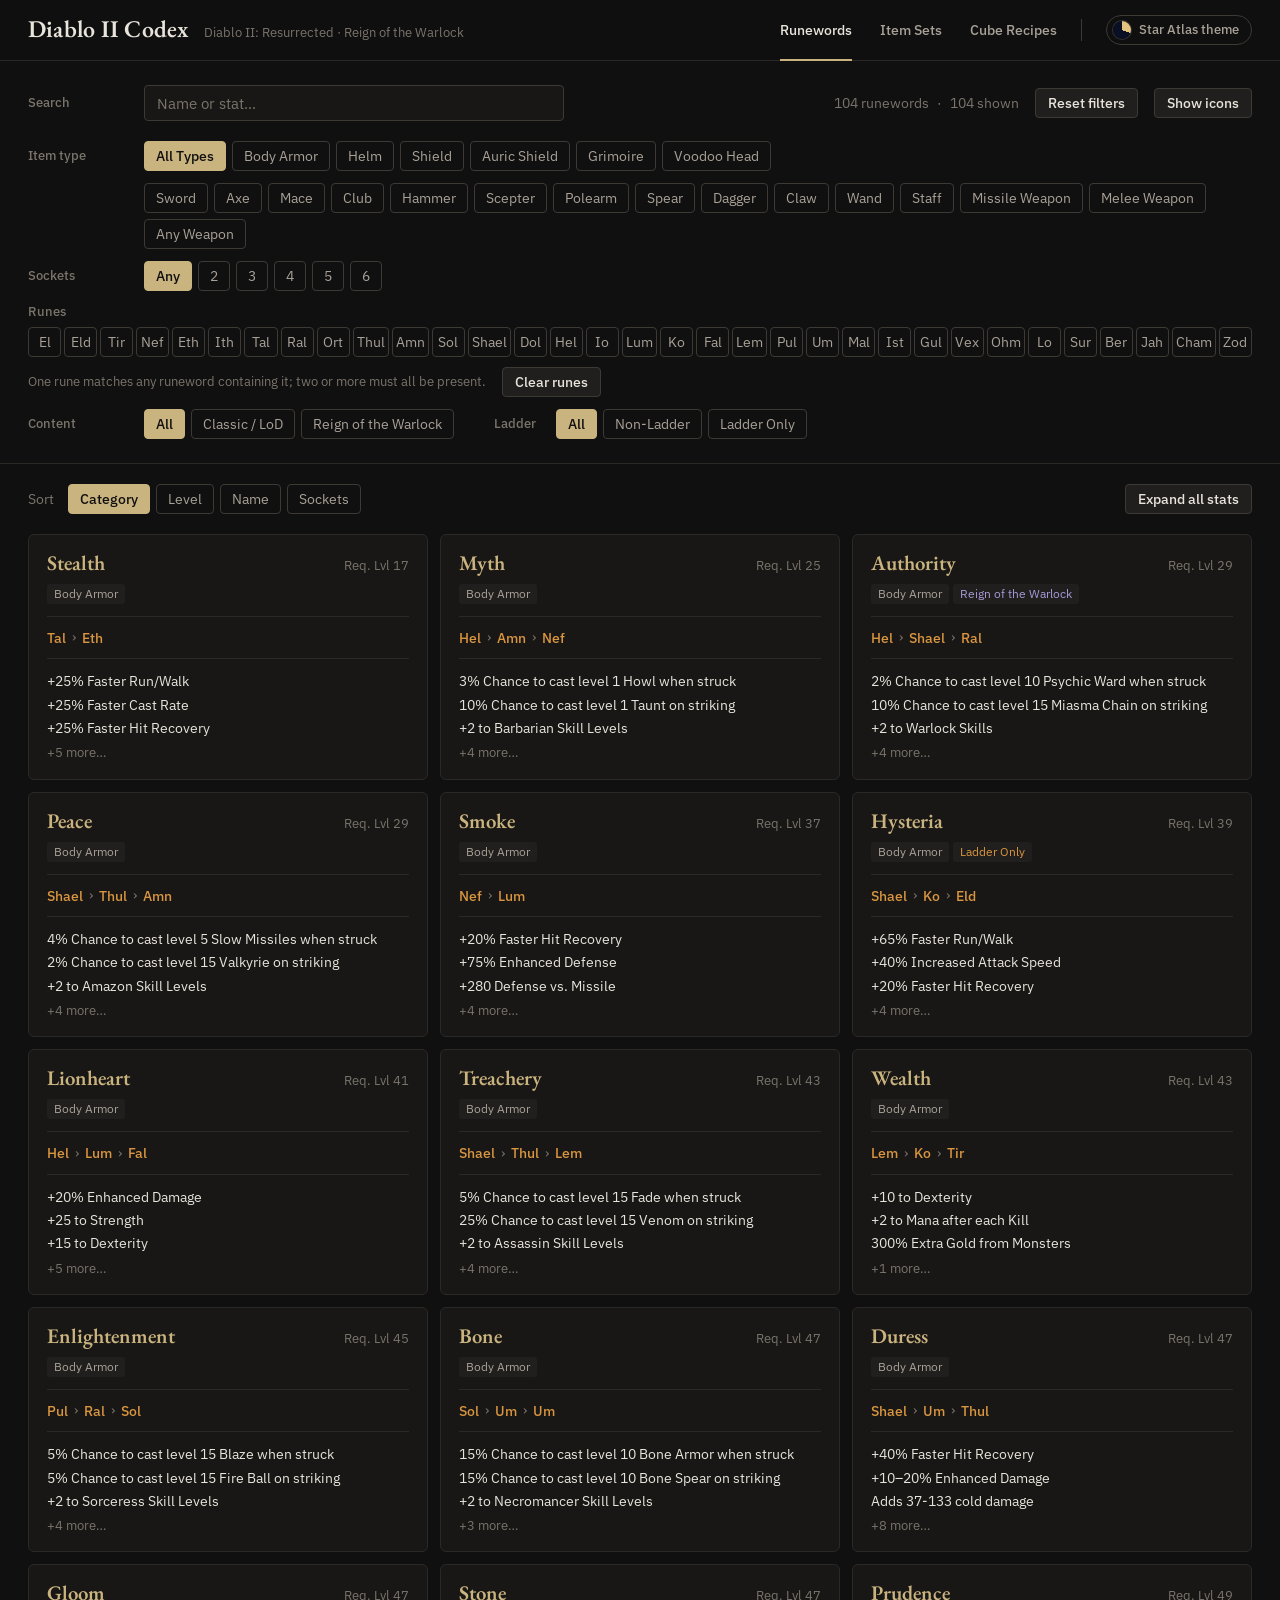
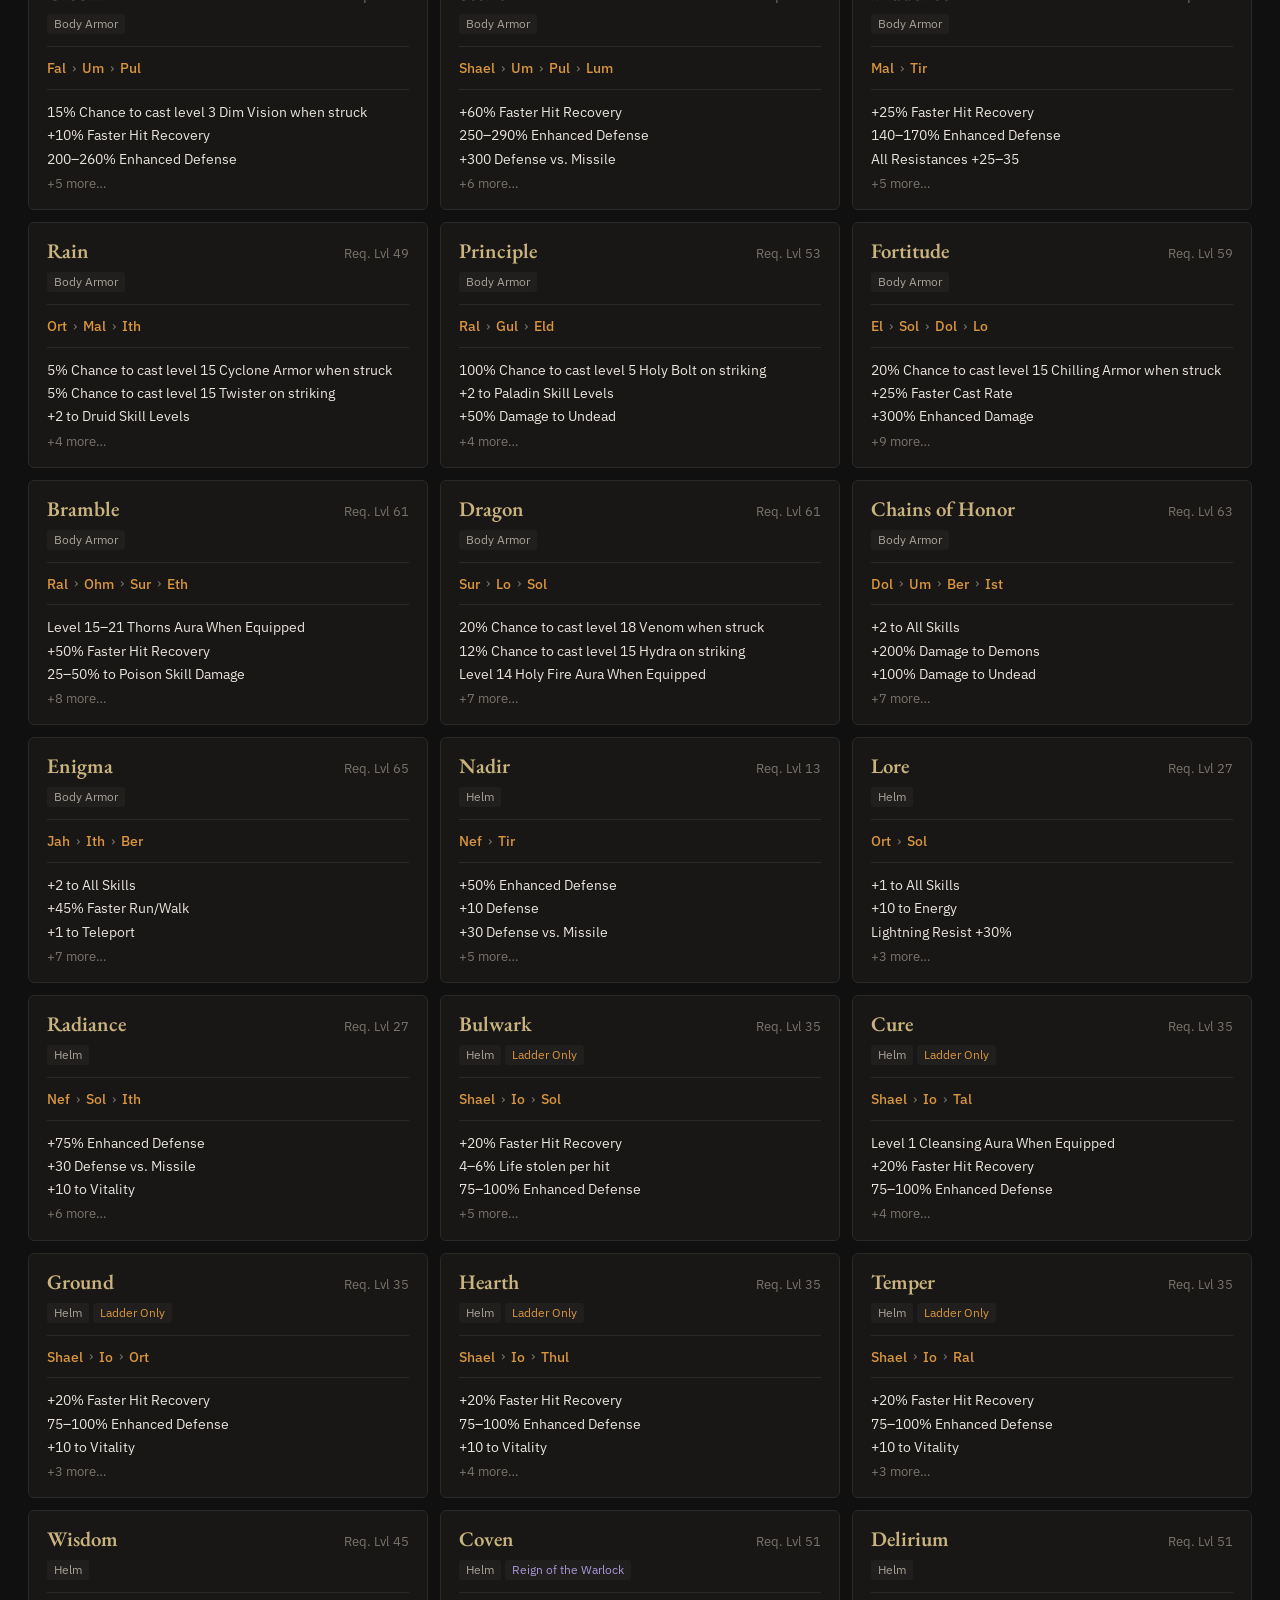
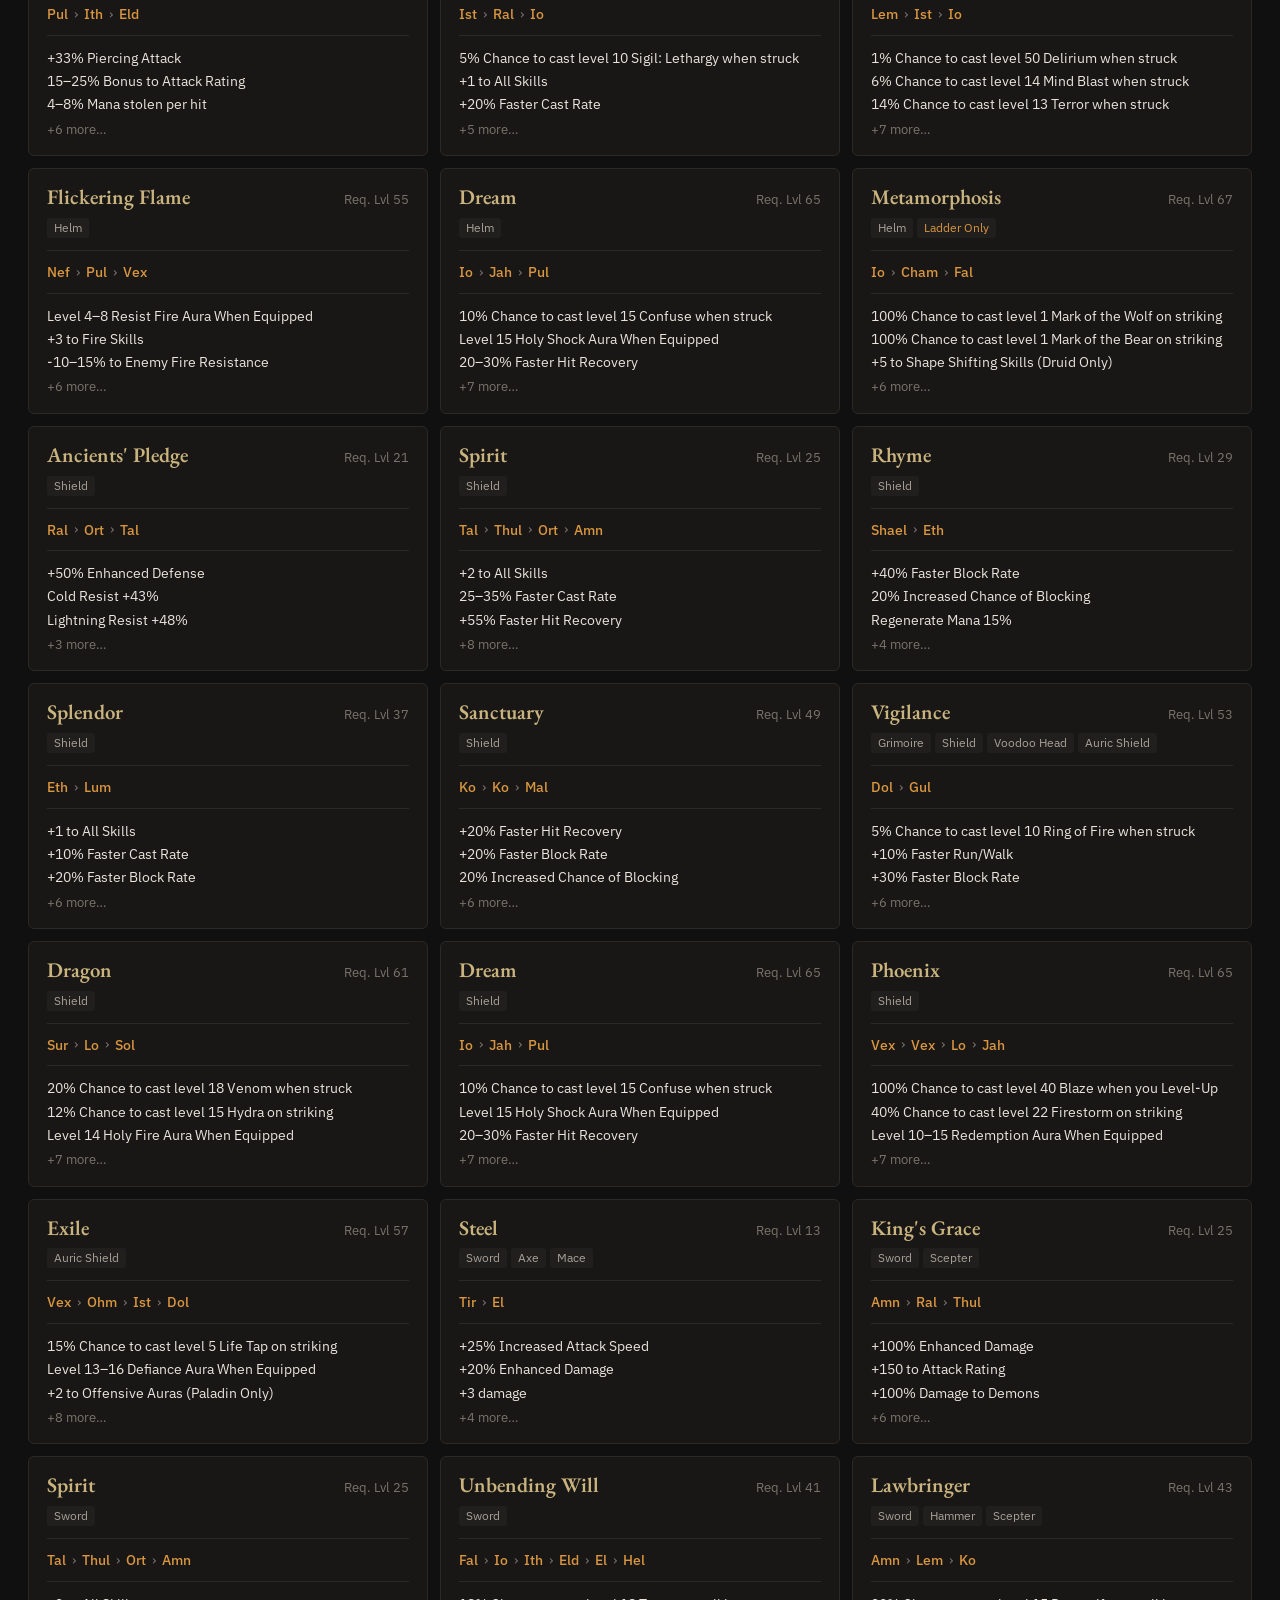
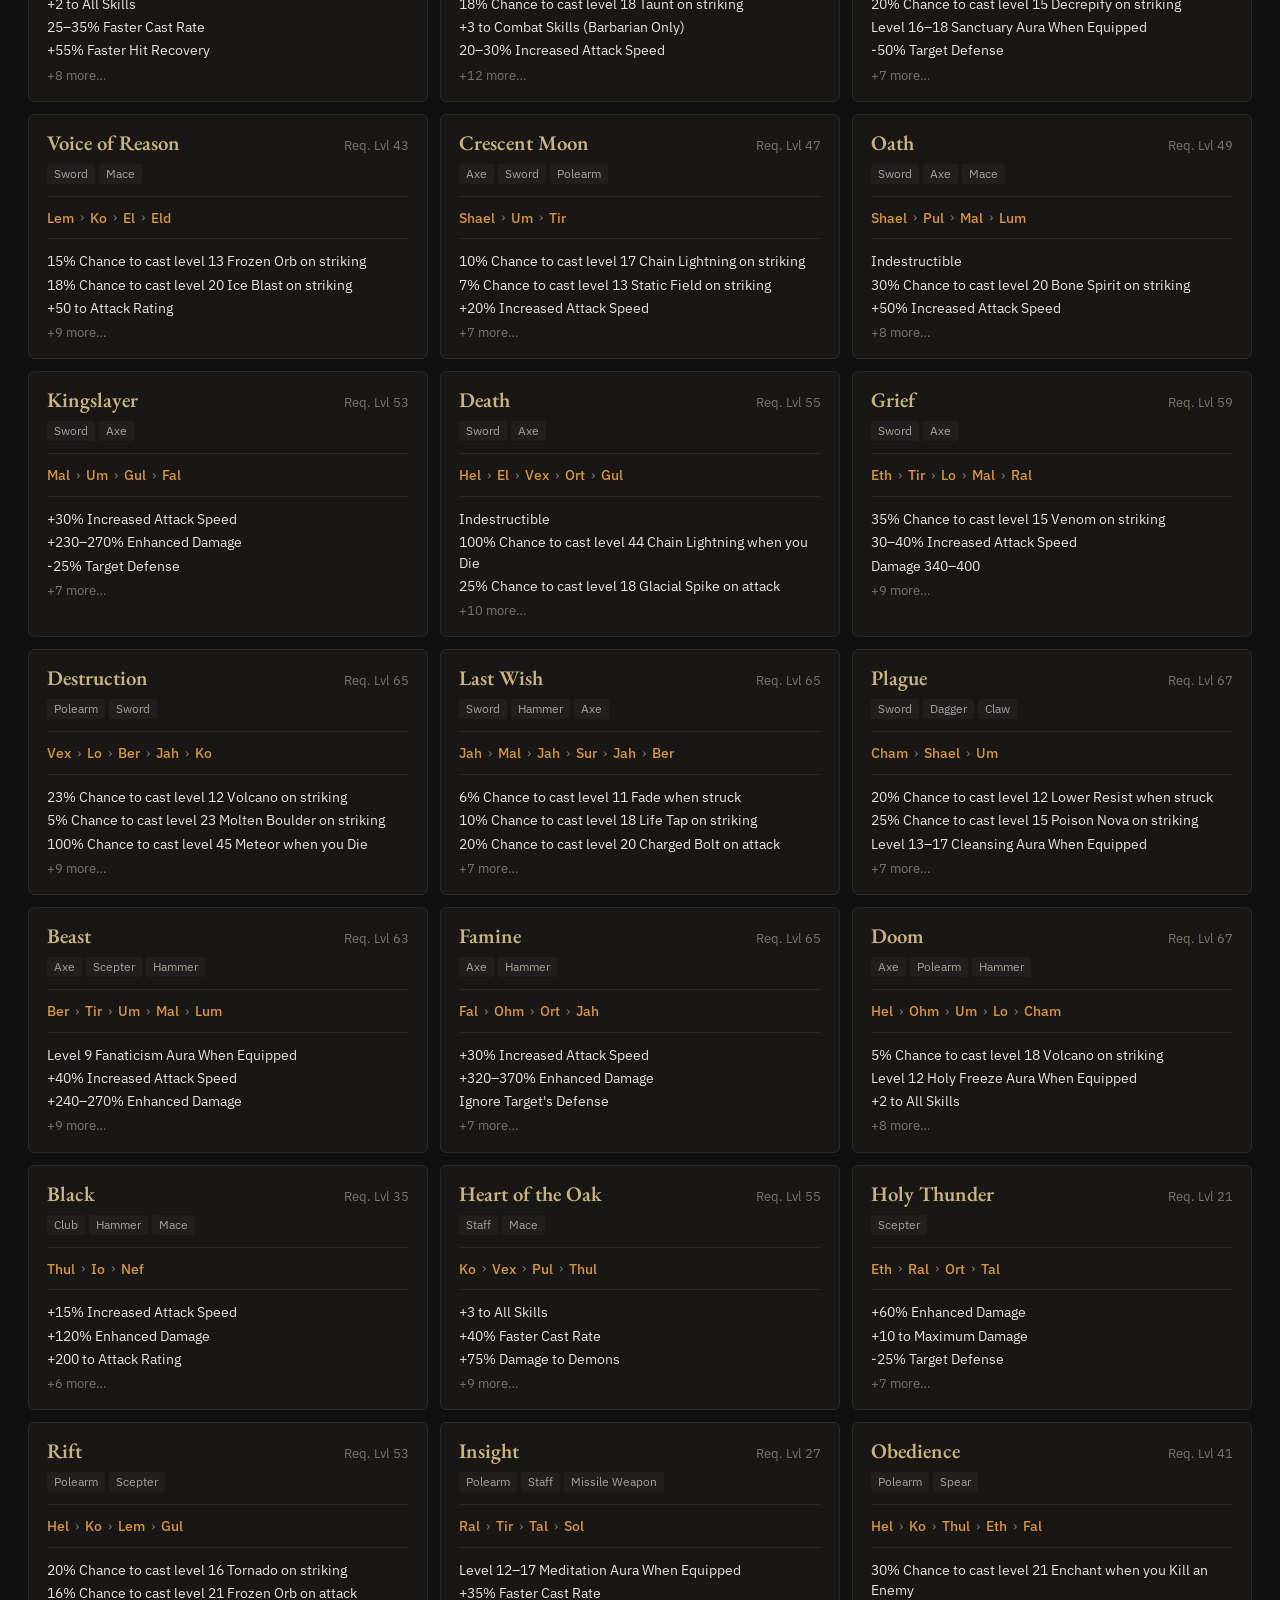
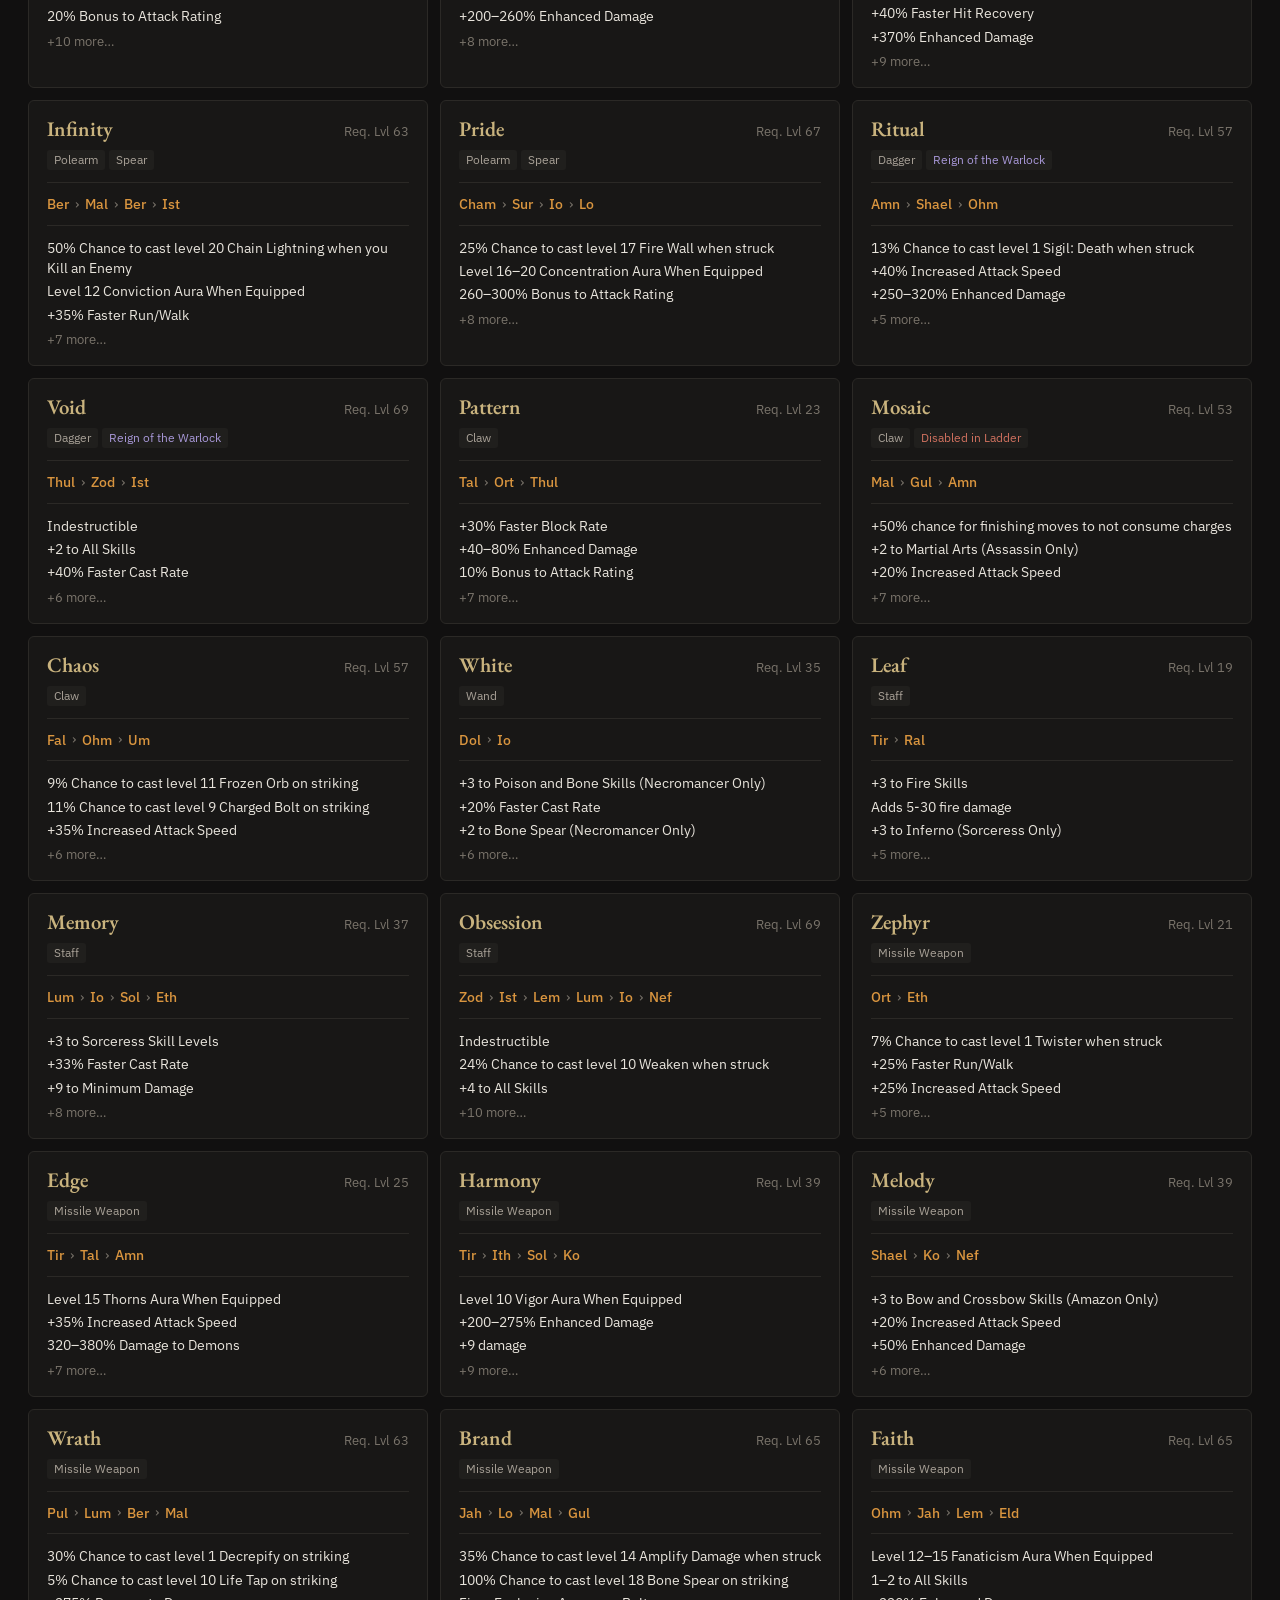
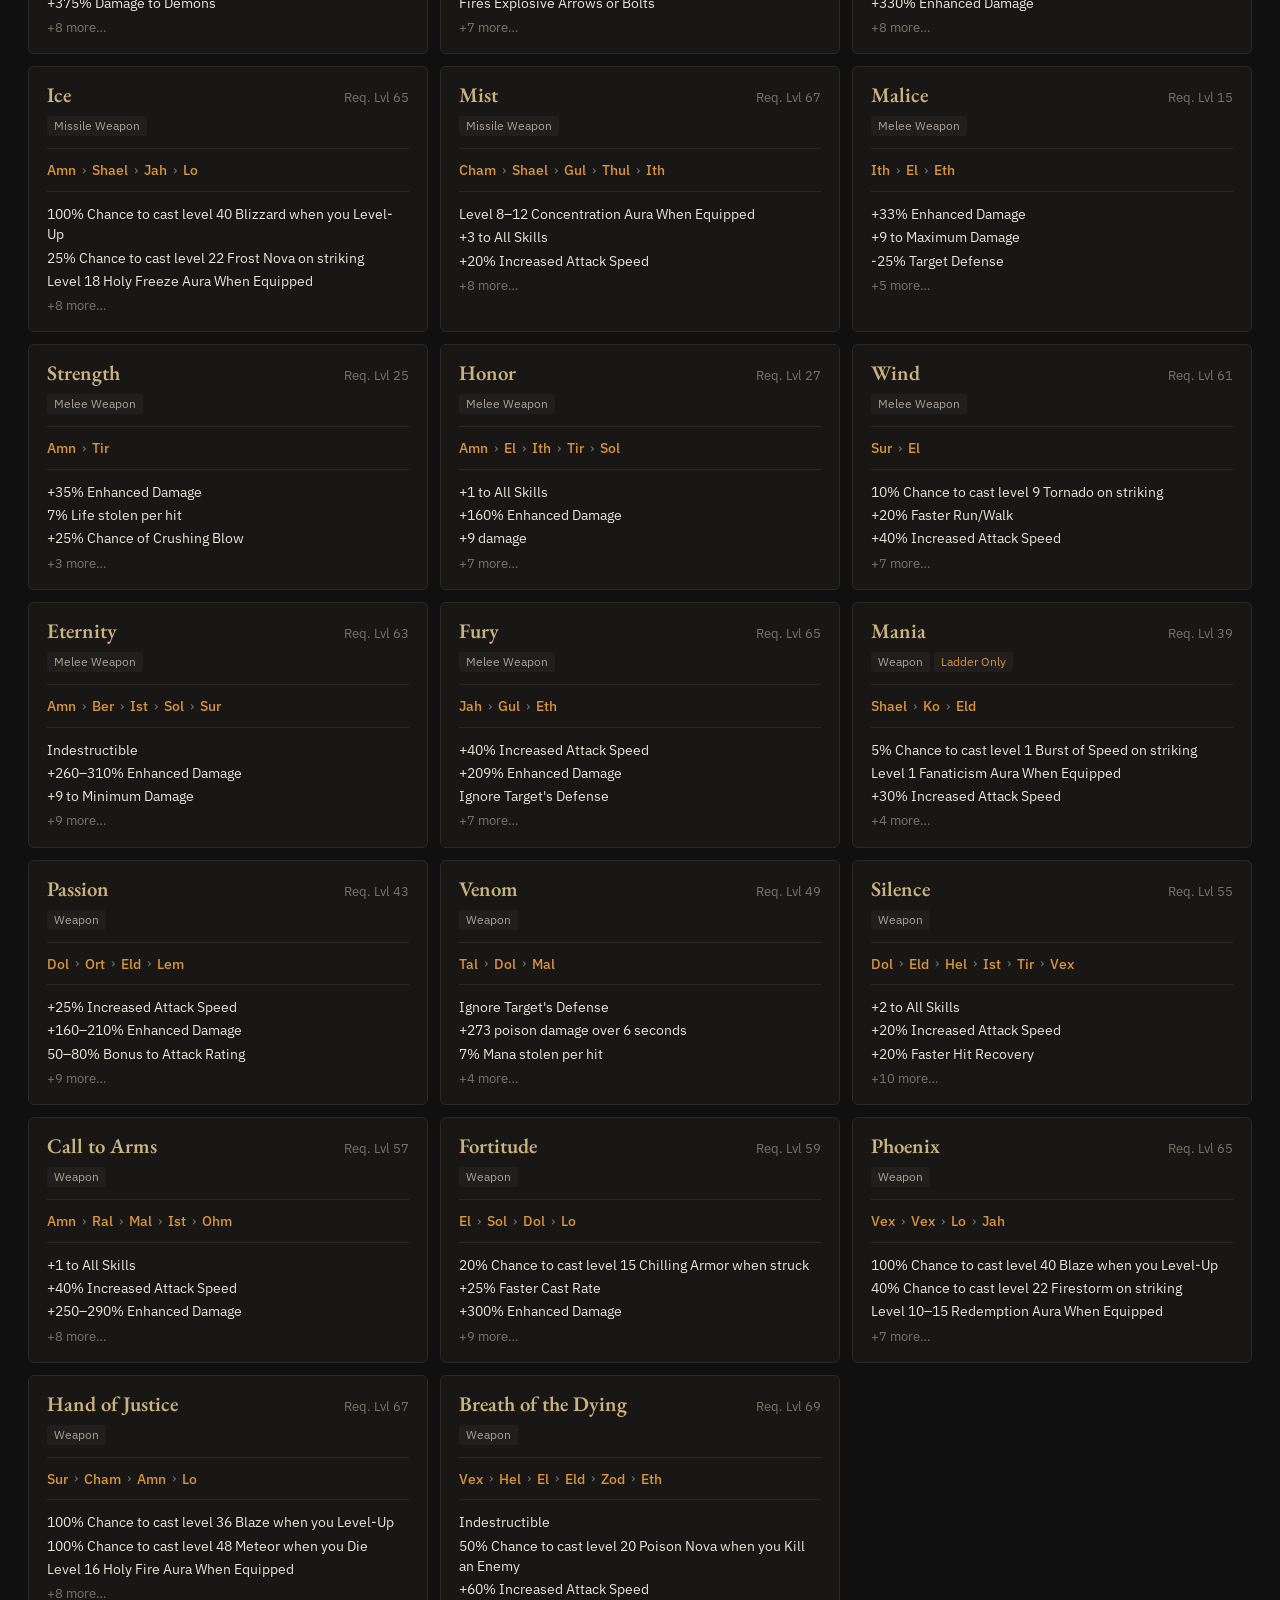
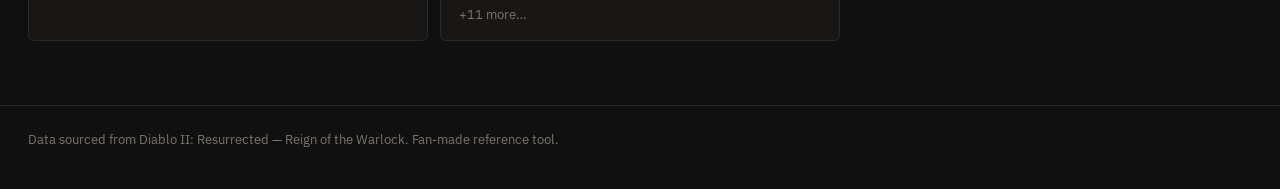
==== index.html @ 913125cd "Reorder the theme switch: Minimal Dark, Star Atlas, Meadow, Paper Minimal Dark is the default again " ====
<!DOCTYPE html>
<html lang="en">
<head>
  <meta charset="UTF-8" />
  <meta name="viewport" content="width=device-width, initial-scale=1.0" />
  <title>Diablo II Codex — Runewords</title>
  <link rel="icon" type="image/svg+xml" href="assets/favicon.svg" />
  <link rel="preconnect" href="https://fonts.googleapis.com" />
  <link rel="preconnect" href="https://fonts.gstatic.com" crossorigin />
  <link href="https://fonts.googleapis.com/css2?family=EB+Garamond:ital,wght@0,400;0,500;0,600;1,400;1,500&family=IBM+Plex+Sans:wght@400;500;600&display=swap" rel="stylesheet" />
  <link rel="stylesheet" href="styles.css" id="theme-minimal" />
  <link rel="stylesheet" href="styles-atlas.css" id="theme-atlas" />
  <link rel="stylesheet" href="styles-meadow.css" id="theme-meadow" />
  <link rel="stylesheet" href="styles-paper.css" id="theme-paper" />
  <script src="theme.js"></script>
  <link rel="stylesheet" href="runewords-styles.css" />
</head>
<body>

  <!-- ═══════════════════════════════════════════ HEADER ══ -->
  <header class="site-header">
    <div class="header-inner">
      <div class="header-title-block">
        <h1 class="site-title">Diablo II <em>Codex</em></h1>
        <p class="site-subtitle">Diablo II: Resurrected · Reign of the Warlock</p>
      </div>
      <nav class="site-nav">
        <a href="index.html" class="nav-link active">Runewords</a>
        <a href="sets.html" class="nav-link">Item Sets</a>
        <a href="recipes.html" class="nav-link">Cube Recipes</a>
      </nav>
      <button type="button" class="theme-toggle" id="themeToggle">
        <span class="theme-toggle-swatch" aria-hidden="true"></span>
        <span class="theme-toggle-label">Star Atlas theme</span>
      </button>
    </div>
  </header>

  <!-- ═══════════════════════════════════════════ FILTERS ══ -->
  <section class="filters-section">
    <div class="filters-inner">

      <div class="filter-block filter-search-block">
        <label class="filter-label">Search</label>
        <div class="search-stats-row">
          <input type="text" id="searchInput" class="search-input" placeholder="Name or stat..." autocomplete="off" />
          <div class="header-stats" id="headerStats">
            <span class="stat-pill" id="statTotal">— runewords</span>
            <span class="stat-pill" id="statShown">— shown</span>
            <button class="reset-btn" id="resetBtn">Reset filters</button>
            <button class="rune-view-toggle" id="runeViewToggle" title="Toggle rune display">
              <span class="toggle-label" id="toggleLabel">Show icons</span>
            </button>
          </div>
        </div>
      </div>

      <div class="filter-block">
        <label class="filter-label">Item type</label>
        <div class="pill-group" id="categoryFilter"></div>
      </div>

      <div class="filter-block">
        <label class="filter-label">Sockets</label>
        <div class="pill-group" id="socketFilter">
          <button class="pill active" data-socket="all">Any</button>
          <button class="pill" data-socket="2">2</button>
          <button class="pill" data-socket="3">3</button>
          <button class="pill" data-socket="4">4</button>
          <button class="pill" data-socket="5">5</button>
          <button class="pill" data-socket="6">6</button>
        </div>
      </div>

      <div class="filter-block filter-rune-block">
        <label class="filter-label">Runes</label>
        <div class="rune-grid" id="runeGrid"></div>
        <div class="rune-grid-foot">
          <span class="filter-hint">One rune matches any runeword containing it; two or more must all be present.</span>
          <button class="clear-runes-btn" id="clearRunesBtn">Clear runes</button>
        </div>
      </div>

      <div class="filter-block filter-source-ladder-row">
        <div class="source-ladder-group">
          <label class="filter-label">Content</label>
          <div class="pill-group" id="contentFilter">
            <button class="pill active" data-content="all">All</button>
            <button class="pill" data-content="classic">Classic / LoD</button>
            <button class="pill" data-content="new">Reign of the Warlock</button>
          </div>
        </div>
        <div class="source-ladder-group">
          <label class="filter-label">Ladder</label>
          <div class="pill-group" id="ladderFilter">
            <button class="pill active" data-ladder="all">All</button>
            <button class="pill" data-ladder="false">Non-Ladder</button>
            <button class="pill" data-ladder="true">Ladder Only</button>
          </div>
        </div>
      </div>

    </div>
  </section>

  <!-- ═══════════════════════════════════════════ RESULTS ══ -->
  <main class="results-section">
    <div class="sort-bar">
      <span class="sort-label">Sort</span>
      <button class="sort-btn active" data-sort="category">Category</button>
      <button class="sort-btn" data-sort="level">Level</button>
      <button class="sort-btn" data-sort="name">Name</button>
      <button class="sort-btn" data-sort="sockets">Sockets</button>
      <button class="stat-view-toggle active" id="statViewToggle"><span id="statToggleLabel">Collapse stats</span></button>
    </div>

    <div id="runewordGrid" class="runeword-grid"></div>
    <div id="emptyState" class="empty-state hidden">
      <p>No runewords match your current filters.</p>
      <button class="reset-btn" onclick="resetAll()">Reset Filters</button>
    </div>
  </main>

  <!-- ═══════════════════════════════════════════ MODAL ══ -->
  <div id="modal" class="modal-overlay hidden" role="dialog" aria-modal="true">
    <div class="modal-box">
      <button class="modal-close" id="modalClose" aria-label="Close">✕</button>
      <div id="modalContent"></div>
    </div>
  </div>

  <footer class="site-footer">
    <p>Data sourced from Diablo II: Resurrected — Reign of the Warlock. Fan-made reference tool.</p>
  </footer>

  <script src="data/runewords-data.js"></script>
  <script src="app.js"></script>
</body>
</html>
---- styles.css ----
/* =====================================================
   DIABLO II CODEX — shared styles (header, filters, cards, modal, footer)
   "Minimal Dark" theme: neutral warm-dark base. Accent colors follow in-game item colors:
   gold = runeword/unique, green = set, orange = rune/crafted.
   ===================================================== */

*, *::before, *::after { box-sizing: border-box; margin: 0; padding: 0; }

:root {
  --bg:          #111010;
  --surface:     #181716;
  --surface-2:   #201f1d;
  --line:        #2b2926;
  --line-strong: #3d3a36;

  --text:        #e8e4dc;
  --text-2:      #a8a197;
  --text-3:      #7a746b;

  --gold:        #c9b37e;  /* runeword / unique names */
  --green:       #7fb069;  /* set items */
  --orange:      #d9953f;  /* runes, crafted */
  --blue:        #8a9ae0;  /* magic */
  --red:         #d0715f;
  --purple:      #a898d8;  /* Reign of the Warlock content */

  --radius:    6px;
  --radius-sm: 4px;

  --font-display: 'EB Garamond', Georgia, serif;
  --font-ui: 'IBM Plex Sans', system-ui, -apple-system, 'Segoe UI', sans-serif;

  --page-max: 1600px;
  --gutter: 28px;
}

html { scroll-behavior: smooth; }

body {
  background: var(--bg);
  color: var(--text);
  font-family: var(--font-ui);
  font-size: 15px;
  line-height: 1.5;
  min-height: 100vh;
  -webkit-font-smoothing: antialiased;
}

button { font: inherit; color: inherit; }

:focus-visible {
  outline: 2px solid var(--gold);
  outline-offset: 2px;
}

/* ══════════════════════════════════════════
   HEADER
══════════════════════════════════════════ */
.site-header {
  position: sticky;
  top: 0;
  z-index: 100;
  background: rgba(17,16,16,0.92);
  backdrop-filter: blur(8px);
  border-bottom: 1px solid var(--line);
}

.header-inner {
  max-width: var(--page-max);
  margin: 0 auto;
  padding: 0 var(--gutter);
  height: 60px;
  display: flex;
  align-items: center;
  justify-content: space-between;
  gap: 24px;
}

.header-title-block {
  display: flex;
  align-items: baseline;
  gap: 14px;
  min-width: 0;
}

.site-title {
  font-family: var(--font-display);
  font-size: 1.5rem;
  font-weight: 600;
  color: var(--text);
  letter-spacing: 0.01em;
  line-height: 1;
  white-space: nowrap;
}

.site-subtitle {
  font-size: 0.8rem;
  color: var(--text-3);
  white-space: nowrap;
  overflow: hidden;
  text-overflow: ellipsis;
}

.site-nav {
  display: flex;
  align-self: stretch;
  gap: 28px;
}

.nav-link {
  display: flex;
  align-items: center;
  font-size: 0.9rem;
  font-weight: 500;
  color: var(--text-2);
  text-decoration: none;
  border-bottom: 2px solid transparent;
  margin-bottom: -1px;
  transition: color 0.12s ease;
}

.nav-link:hover { color: var(--text); }

.nav-link.active {
  color: var(--text);
  border-bottom-color: var(--gold);
}

/* The paper theme italicises "Codex"; this theme keeps the title upright */
.site-title em { font-style: normal; }

/* Theme switch — sits apart from the page nav, behind a divider, and reads
   as a preview chip (a swatch of the theme it switches to), not a link */
.site-nav { margin-left: auto; }

.site-nav::after {
  content: "";
  align-self: center;
  width: 1px;
  height: 22px;
  margin-left: -4px;
  background: var(--line-strong);
}

.theme-toggle {
  align-self: center;
  display: inline-flex;
  align-items: center;
  gap: 8px;
  height: 30px;
  padding: 0 12px 0 6px;
  font-size: 0.8rem;
  font-weight: 500;
  color: var(--text-2);
  background: transparent;
  border: 1px solid var(--line-strong);
  border-radius: 999px;
  cursor: pointer;
  white-space: nowrap;
  transition: color 0.12s ease, border-color 0.12s ease;
}

.theme-toggle:hover { color: var(--text); border-color: var(--text-3); }

/* preview of the Star Atlas theme: navy night with a gilt accent */
.theme-toggle-swatch {
  width: 18px;
  height: 18px;
  border-radius: 50%;
  background: conic-gradient(#e3c47e 0 110deg, #0a1024 110deg 360deg);
  box-shadow: 0 0 0 1px rgba(255,255,255,0.15);
}

/* ══════════════════════════════════════════
   FILTERS
══════════════════════════════════════════ */
.filters-section {
  border-bottom: 1px solid var(--line);
}

.filters-inner {
  max-width: var(--page-max);
  margin: 0 auto;
  padding: 24px var(--gutter);
  display: flex;
  flex-direction: column;
  gap: 12px;
}

/* Each filter row: label in a fixed left column, controls to the right */
.filter-block {
  display: grid;
  grid-template-columns: 96px 1fr;
  align-items: start;
  column-gap: 20px;
  row-gap: 8px;
}

.filter-block.hidden { display: none; }

.filter-label {
  font-size: 0.8rem;
  font-weight: 500;
  color: var(--text-3);
  line-height: 30px;  /* matches pill height so labels align with first row */
  white-space: nowrap;
}

.filter-search-block { margin-bottom: 8px; }
.filter-search-block .filter-label { line-height: 36px; }

.search-stats-row {
  display: flex;
  align-items: center;
  gap: 16px;
  flex-wrap: wrap;
}

.search-input {
  flex: 0 1 420px;
  min-width: 220px;
  height: 36px;
  background: var(--surface);
  border: 1px solid var(--line-strong);
  color: var(--text);
  font-family: var(--font-ui);
  font-size: 0.95rem;
  padding: 0 12px;
  border-radius: var(--radius-sm);
  outline: none;
  transition: border-color 0.12s ease;
}

.search-input:focus { border-color: var(--text-2); }
.search-input::placeholder { color: var(--text-3); }

.header-stats {
  display: flex;
  align-items: center;
  gap: 8px 16px;
  flex-wrap: wrap;
  margin-left: auto;
  font-size: 0.85rem;
  color: var(--text-3);
}

.stat-pill { white-space: nowrap; font-variant-numeric: tabular-nums; }
.stat-pill + .stat-pill { margin-left: -8px; }
.stat-pill + .stat-pill::before { content: '·'; margin-right: 8px; color: var(--text-3); }

/* Secondary action buttons (reset, toggles, source links) */
.rune-view-toggle,
.reset-btn,
.clear-runes-btn,
.stat-view-toggle,
.modal-source-link {
  display: inline-flex;
  align-items: center;
  height: 30px;
  padding: 0 12px;
  font-size: 0.85rem;
  font-weight: 500;
  color: var(--text);
  background: var(--surface-2);
  border: 1px solid var(--line-strong);
  border-radius: var(--radius-sm);
  cursor: pointer;
  text-decoration: none;
  white-space: nowrap;
  transition: color 0.12s ease, border-color 0.12s ease, background 0.12s ease;
}

.rune-view-toggle:hover,
.reset-btn:hover,
.clear-runes-btn:hover,
.stat-view-toggle:hover,
.modal-source-link:hover {
  border-color: var(--gold);
  color: var(--gold);
}

/* Pills — compact square-ish chips */
.pill-group {
  display: flex;
  flex-wrap: wrap;
  gap: 6px;
}

.pill-row-break {
  flex-basis: 100%;
  height: 0;
}

.pill {
  height: 30px;
  font-size: 0.85rem;
  color: var(--text-2);
  background: transparent;
  border: 1px solid var(--line-strong);
  padding: 0 11px;
  border-radius: var(--radius-sm);
  cursor: pointer;
  white-space: nowrap;
  transition: color 0.12s ease, border-color 0.12s ease, background 0.12s ease;
}

.pill:hover { color: var(--text); border-color: var(--text-3); }

.pill.active {
  background: var(--gold);
  border-color: var(--gold);
  color: var(--bg);
  font-weight: 500;
}

.filter-source-ladder-row {
  display: flex;
  gap: 12px 40px;
  flex-wrap: wrap;
}

.source-ladder-group {
  display: grid;
  grid-template-columns: 96px 1fr;
  column-gap: 20px;
  align-items: start;
}

.source-ladder-group + .source-ladder-group { grid-template-columns: auto 1fr; }

/* ── Rune grid ── */
/* Runes row: label on top so the grid gets the full page width and
   all 33 runes share one line (wrapping only when they cannot fit) */
.filter-rune-block { grid-template-columns: 1fr; row-gap: 6px; }
.filter-rune-block .filter-label { line-height: 1.4; }

.rune-grid {
  display: flex;
  flex-wrap: wrap;
  gap: 3px;
  padding-bottom: 4px;
}

.rune-btn {
  display: flex;
  flex: 1 1 0;
  align-items: center;
  justify-content: center;
  min-width: auto;
  max-width: 64px;  /* keeps a wrapped leftover from stretching */
  height: 30px;
  background: transparent;
  border: 1px solid var(--line-strong);
  border-radius: var(--radius-sm);
  padding: 0 3px;
  cursor: pointer;
  transition: border-color 0.12s ease, background 0.12s ease;
}

.rune-btn:hover { border-color: var(--text-3); }
.rune-btn.selected { background: var(--orange); border-color: var(--orange); }

.rune-icon-img { width: 26px; height: 26px; object-fit: contain; transition: transform 0.12s ease, opacity 0.12s ease; }
.rune-icon-label { font-size: 0.85rem; color: var(--text-2); white-space: nowrap; }
.rune-btn:hover .rune-icon-label { color: var(--text); }
.rune-btn.selected .rune-icon-label { color: var(--bg); font-weight: 600; }

/* Icon / text toggle — mirrors .rune-tag behavior on runeword cards */
body.rune-icons .rune-icon-label { display: none; }
body:not(.rune-icons) .rune-icon-img { display: none; }

body.rune-icons .rune-grid { gap: 1px; }

body.rune-icons .rune-btn {
  height: auto;
  min-width: 24px;
  max-width: 48px;
  border-color: transparent;
  padding: 2px;
}

body.rune-icons .rune-btn .rune-icon-img { width: 100%; max-width: 38px; height: auto; aspect-ratio: 1; opacity: 0.75; }
body.rune-icons .rune-btn:hover .rune-icon-img { opacity: 1; }

body.rune-icons .rune-btn.selected {
  background: var(--surface-2);
  border-color: var(--orange);
}

body.rune-icons .rune-btn.selected .rune-icon-img { opacity: 1; }

.rune-grid-foot {
  display: flex;
  align-items: center;
  gap: 16px;
  flex-wrap: wrap;
}

.filter-hint {
  font-size: 0.8rem;
  color: var(--text-3);
}

/* Instant custom tooltip — replaces native title (which has a hover delay) */
.rune-tooltip {
  position: fixed;
  z-index: 1000;
  background: var(--text);
  color: var(--bg);
  font-size: 0.78rem;
  font-weight: 500;
  padding: 3px 8px;
  border-radius: var(--radius-sm);
  white-space: nowrap;
  pointer-events: none;
  opacity: 0;
  transition: opacity 0.08s ease;
}

.rune-tooltip.visible { opacity: 1; }

/* ══════════════════════════════════════════
   RESULTS / SORT BAR
══════════════════════════════════════════ */
.results-section {
  max-width: var(--page-max);
  margin: 0 auto;
  padding: 20px var(--gutter) 64px;
}

.sort-bar {
  display: flex;
  align-items: center;
  gap: 6px;
  flex-wrap: wrap;
  margin-bottom: 20px;
}

.sort-label {
  font-size: 0.85rem;
  color: var(--text-3);
  margin-right: 8px;
}

.sort-btn {
  height: 30px;
  font-size: 0.85rem;
  color: var(--text-2);
  background: transparent;
  border: 1px solid var(--line-strong);
  padding: 0 11px;
  border-radius: var(--radius-sm);
  cursor: pointer;
  transition: color 0.12s ease, border-color 0.12s ease, background 0.12s ease;
}

.sort-btn:hover { color: var(--text); border-color: var(--text-3); }

.sort-btn.active {
  background: var(--gold);
  border-color: var(--gold);
  color: var(--bg);
  font-weight: 500;
}

.stat-view-toggle { margin-left: auto; }
.stat-view-toggle.active { border-color: var(--gold); color: var(--gold); }

/* ══════════════════════════════════════════
   BADGES — small text tags, color only where it carries meaning
══════════════════════════════════════════ */
.badge {
  display: inline-block;
  font-size: 0.75rem;
  line-height: 1;
  padding: 4px 7px;
  border-radius: 3px;
  background: var(--surface-2);
  color: var(--text-2);
  white-space: nowrap;
}

.badge-type     { color: var(--text-2); }
.badge-class    { color: var(--text-2); }
.badge-ladder   { color: var(--orange); }
.badge-disabled { color: var(--red); }
.badge-new      { color: var(--purple); }

/* ══════════════════════════════════════════
   CARD LIST SHARED
══════════════════════════════════════════ */
.rw-card,
.set-card,
.recipe-card {
  background: var(--surface);
  border: 1px solid var(--line);
  border-radius: var(--radius);
  padding: 16px 18px;
  cursor: pointer;
  transition: border-color 0.12s ease, background 0.12s ease;
}

.rw-card:hover,
.set-card:hover,
.recipe-card:hover {
  border-color: var(--line-strong);
  background: var(--surface-2);
}

/* Group headings (set tiers, recipe categories) */
.tier-header,
.category-header {
  display: flex;
  align-items: baseline;
  gap: 10px;
  margin-bottom: 14px;
  padding-bottom: 8px;
  border-bottom: 1px solid var(--line);
}

.tier-header-text,
.category-header-text {
  font-family: var(--font-display);
  font-size: 1.3rem;
  font-weight: 600;
  color: var(--text);
}

.category-header-count {
  font-size: 0.8rem;
  color: var(--text-3);
  font-variant-numeric: tabular-nums;
}

.tier-header-line,
.category-header-line { display: none; }

/* Stat lists — no bullet glyphs, just rhythm */
.rw-stat-line,
.set-bonus-line {
  font-size: 0.875rem;
  color: var(--text);
  line-height: 1.45;
}

.rw-stat-more,
.set-bonus-more {
  font-size: 0.8rem;
  color: var(--text-3);
  margin-top: 2px;
}

/* ══════════════════════════════════════════
   EMPTY STATE
══════════════════════════════════════════ */
.empty-state {
  text-align: center;
  padding: 80px 20px;
  color: var(--text-2);
}
.empty-state.hidden { display: none; }
.empty-icon { display: none; }
.empty-state p { margin-bottom: 12px; }

/* ══════════════════════════════════════════
   MODAL
══════════════════════════════════════════ */
.modal-overlay {
  position: fixed;
  inset: 0;
  background: rgba(0,0,0,0.7);
  z-index: 200;
  display: grid;
  place-items: center;
  padding: 48px 20px;
  overflow-y: auto;
}
.modal-overlay.hidden { display: none; }

.modal-box {
  background: var(--surface);
  border: 1px solid var(--line-strong);
  border-radius: 8px;
  max-width: 640px;
  width: 100%;
  padding: 28px 32px 28px;
  position: relative;
}

.modal-close {
  position: absolute;
  top: 14px;
  right: 14px;
  width: 32px;
  height: 32px;
  background: none;
  border: none;
  border-radius: var(--radius-sm);
  color: var(--text-3);
  cursor: pointer;
  font-size: 1rem;
  transition: color 0.12s ease, background 0.12s ease;
}
.modal-close:hover { color: var(--text); background: var(--surface-2); }

.modal-name {
  font-family: var(--font-display);
  font-size: 1.9rem;
  font-weight: 600;
  line-height: 1.15;
  color: var(--gold);
  margin: 0 40px 12px 0;
}

.modal-meta {
  display: flex;
  flex-wrap: wrap;
  gap: 6px;
  margin-bottom: 24px;
}

.modal-section-label {
  font-size: 0.75rem;
  font-weight: 500;
  letter-spacing: 0.06em;
  text-transform: uppercase;
  color: var(--text-3);
  margin: 24px 0 8px;
}
.modal-inner > .modal-section-label:first-of-type { margin-top: 0; }

.modal-stats {
  list-style: none;
  display: flex;
  flex-direction: column;
  gap: 4px;
}
.modal-stat-item { font-size: 0.95rem; color: var(--text); }

.modal-ladder-note,
.modal-expansion-note,
.modal-disabled-note {
  margin-top: 24px;
  padding: 10px 14px;
  border-radius: var(--radius-sm);
  background: var(--surface-2);
  font-size: 0.85rem;
  color: var(--text-2);
  border-left: 2px solid var(--line-strong);
}
.modal-ladder-note   { border-left-color: var(--orange); }
.modal-expansion-note{ border-left-color: var(--purple); }
.modal-disabled-note { border-left-color: var(--red); }
.modal-ladder-note + .modal-disabled-note,
.modal-ladder-note + .modal-expansion-note,
.modal-disabled-note + .modal-expansion-note { margin-top: 8px; }

.modal-source-link { margin-top: 20px; }

/* ══════════════════════════════════════════
   FOOTER
══════════════════════════════════════════ */
.site-footer {
  max-width: var(--page-max);
  margin: 0 auto;
  padding: 24px var(--gutter) 40px;
  color: var(--text-3);
  font-size: 0.8rem;
  border-top: 1px solid var(--line);
}

/* ══════════════════════════════════════════
   RESPONSIVE
══════════════════════════════════════════ */
@media (max-width: 900px) {
  .site-subtitle { display: none; }
}

@media (max-width: 720px) {
  :root { --gutter: 16px; }
  .header-inner { height: auto; flex-wrap: wrap; padding-top: 12px; row-gap: 8px; }
  .site-nav { width: 100%; gap: 20px; }
  .nav-link { padding-bottom: 10px; }
  .site-nav { order: 3; margin-left: 0; }
  .site-nav::after { display: none; }
  .theme-toggle { margin-left: auto; }
  .site-title { font-size: 1.3rem; }
  .filter-block,
  .source-ladder-group,
  .source-ladder-group + .source-ladder-group { grid-template-columns: 1fr; row-gap: 4px; }
  .filter-label { line-height: 1.4; }
  .header-stats { margin-left: 0; }
  .modal-box { padding: 24px 20px; }
}
---- styles-atlas.css ----
/* =====================================================
   DIABLO II CODEX — shared styles (header, filters, cards, modal, footer)
   "Star Atlas" theme: the night plates of an old celestial atlas. Deep
   navy scattered with fixed stars, parchment text, gilt hairlines and
   registration ticks at the corners of every panel, square corners, a
   Didone serif and spaced capitals for labels. Accent colors still follow
   in-game item colors, as pale star tints: gilt = runeword/unique,
   jade = set, amber = rune/crafted.
   ===================================================== */

*, *::before, *::after { box-sizing: border-box; margin: 0; padding: 0; }

:root {
  --navy:       #0a1024;
  --navy-deep:  #070b1a;
  --parchment:  #ece3c9;

  --bg:          #0a1024;
  --surface:     #0f1731;  /* card */
  --surface-2:   #131c3a;
  --surface-3:   #1a2448;
  --line:        #222d50;
  --line-strong: #5d5234;

  --text:        #ece3c9;
  --text-2:      #c9c1aa;
  --text-3:      #a19b8a;

  --gold:        #e3c47e;  /* runeword / unique names — gilt */
  --green:       #9fe0c0;  /* set items — jade */
  --orange:      #ffc486;  /* runes, crafted — amber */
  --blue:        #8fb3ff;  /* magic */
  --red:         #f39683;
  --purple:      #d7a6ff;  /* Reign of the Warlock content */

  --shadow:      0 12px 26px -18px rgba(0,0,0,0.85);
  --shadow-up:   0 18px 36px -22px rgba(0,0,0,0.9), 0 0 0 1px rgba(227,196,126,0.12);

  --radius:    0;
  --radius-sm: 1px;

  --font-display: "Bodoni MT", Didot, "Didot LT STD", "Big Caslon", "Book Antiqua", Georgia, serif;
  --font-caps: "Gill Sans", "Gill Sans MT", "Segoe UI", sans-serif;
  --font-ui: var(--font-display);

  --page-max: 1600px;
  --gutter: 30px;

  --ease-out: cubic-bezier(0.22, 1, 0.36, 1);

  /* Gilt registration ticks at the four corners of a panel. A panel that
     wants them sets `background: var(--ticks), <its own fill>`. */
  --tick: 14px;
  --ticks:
    linear-gradient(var(--gold), var(--gold)) top left / var(--tick) 1px no-repeat,
    linear-gradient(var(--gold), var(--gold)) top left / 1px var(--tick) no-repeat,
    linear-gradient(var(--gold), var(--gold)) top right / var(--tick) 1px no-repeat,
    linear-gradient(var(--gold), var(--gold)) top right / 1px var(--tick) no-repeat,
    linear-gradient(var(--gold), var(--gold)) bottom left / var(--tick) 1px no-repeat,
    linear-gradient(var(--gold), var(--gold)) bottom left / 1px var(--tick) no-repeat,
    linear-gradient(var(--gold), var(--gold)) bottom right / var(--tick) 1px no-repeat,
    linear-gradient(var(--gold), var(--gold)) bottom right / 1px var(--tick) no-repeat;

  color-scheme: dark;
}

html {
  scroll-behavior: smooth;
  background: var(--bg);
  -webkit-text-size-adjust: 100%;
}

/* The night sky itself: a scatter of fixed stars */
body {
  min-height: 100vh;
  background-color: var(--bg);
  background-image:
    radial-gradient(1px 1px at 12% 18%, rgba(255,255,255,0.6), transparent 60%),
    radial-gradient(1px 1px at 72% 8%, rgba(255,255,255,0.5), transparent 60%),
    radial-gradient(1px 1px at 38% 64%, rgba(255,255,255,0.4), transparent 60%),
    radial-gradient(1.5px 1.5px at 88% 42%, rgba(255,255,255,0.6), transparent 60%),
    radial-gradient(1px 1px at 22% 86%, rgba(255,255,255,0.45), transparent 60%),
    radial-gradient(1px 1px at 58% 34%, rgba(255,255,255,0.35), transparent 60%);
  background-size: 420px 420px;
  background-attachment: fixed;
  color: var(--text);
  font-family: var(--font-ui);
  font-size: 16px;
  line-height: 1.55;
  font-variant-numeric: lining-nums;
  -webkit-font-smoothing: antialiased;
}

::selection { background: rgba(227,196,126,0.3); color: var(--parchment); }

button { font: inherit; color: inherit; }

:focus-visible {
  outline: 2px solid var(--gold);
  outline-offset: 3px;
}

/* ══════════════════════════════════════════
   HEADER — the atlas's top bar over a gilt hairline
══════════════════════════════════════════ */
.site-header {
  border-bottom: 1px solid var(--line-strong);
  background: linear-gradient(rgba(7,11,26,0.6), rgba(7,11,26,0));
}

.header-inner {
  max-width: var(--page-max);
  margin: 0 auto;
  padding: 16px var(--gutter);
  display: flex;
  align-items: center;
  gap: 28px;
}

/* Brand: a gilt compass star in a ring, then the title */
.header-title-block {
  display: grid;
  grid-template-columns: 44px auto;
  column-gap: 14px;
  align-items: center;
}

.header-title-block::before {
  content: "";
  grid-row: 1 / span 2;
  width: 44px;
  height: 44px;
  background: url("data:image/svg+xml,%3Csvg xmlns='http://www.w3.org/2000/svg' viewBox='0 0 44 44'%3E%3Ccircle cx='22' cy='22' r='20' fill='none' stroke='%23e3c47e' stroke-width='1.5'/%3E%3Ccircle cx='22' cy='22' r='16.5' fill='none' stroke='%23e3c47e' stroke-width='0.6' stroke-dasharray='1 2.2'/%3E%3Cpath d='M22 5l3 14 14 3-14 3-3 14-3-14-14-3 14-3z' fill='%23e3c47e'/%3E%3Cpath d='M22 13l1.4 7.6L31 22l-7.6 1.4L22 31l-1.4-7.6L13 22l7.6-1.4z' fill='%230a1024'/%3E%3Ccircle cx='22' cy='22' r='1.6' fill='%23e3c47e'/%3E%3C/svg%3E") center / contain no-repeat;
}

.site-title {
  font-family: var(--font-display);
  font-size: 1.75rem;
  font-weight: 400;
  line-height: 1.05;
  letter-spacing: 0.005em;
  color: var(--text);
}

.site-title em {
  font-style: normal;
  color: var(--gold);
}

.site-subtitle {
  margin-top: 4px;
  font-family: var(--font-caps);
  font-size: 0.66rem;
  font-weight: 500;
  letter-spacing: 0.24em;
  text-transform: uppercase;
  color: var(--text-3);
}

/* Nav: spaced capitals, a gilt rule under the current page */
.site-nav {
  display: flex;
  gap: 26px;
  margin-left: auto;
}

.nav-link {
  position: relative;
  display: inline-flex;
  align-items: center;
  height: 38px;
  font-family: var(--font-caps);
  font-size: 0.76rem;
  font-weight: 500;
  letter-spacing: 0.18em;
  text-transform: uppercase;
  color: var(--text-2);
  text-decoration: none;
  transition: color 0.2s var(--ease-out);
}

.nav-link::after {
  content: "";
  position: absolute;
  left: 0;
  right: 0.18em;  /* the trailing letter-spacing */
  bottom: 4px;
  height: 1px;
  background: var(--gold);
  transform: scaleX(0);
  transition: transform 0.3s var(--ease-out);
}

.nav-link:hover { color: var(--text); }
.nav-link:hover::after { transform: scaleX(0.4); }
.nav-link.active { color: var(--gold); }
.nav-link.active::after { transform: none; }

/* Theme switch — a round gilt-ringed seal, like the atlas's night/day button */
.theme-toggle {
  display: inline-flex;
  align-items: center;
  gap: 10px;
  height: 40px;
  padding: 0 14px 0 6px;
  font-family: var(--font-caps);
  font-size: 0.68rem;
  font-weight: 500;
  letter-spacing: 0.16em;
  text-transform: uppercase;
  color: var(--text-2);
  background: transparent;
  border: 1px solid var(--line-strong);
  border-radius: 999px;
  cursor: pointer;
  white-space: nowrap;
  transition: color 0.2s var(--ease-out), border-color 0.2s var(--ease-out);
}

.theme-toggle:hover { color: var(--text); border-color: var(--gold); }

/* preview of the Meadow theme: moss, sage and clay */
.theme-toggle-swatch {
  width: 26px;
  height: 26px;
  border-radius: 50%;
  background: conic-gradient(#bc6c25 0 110deg, #a3b18a 110deg 230deg, #606c38 230deg 360deg);
  box-shadow: 0 0 0 1px var(--gold);
  transition: transform 0.4s var(--ease-out);
}

.theme-toggle:hover .theme-toggle-swatch { transform: rotate(-60deg); }

/* ══════════════════════════════════════════
   FILTERS
══════════════════════════════════════════ */
.filters-inner {
  max-width: var(--page-max);
  margin: 0 auto;
  padding: 30px var(--gutter) 24px;
  display: flex;
  flex-direction: column;
  gap: 12px;
}

/* Each filter row: label in a fixed left column, controls to the right */
.filter-block {
  display: grid;
  grid-template-columns: 100px 1fr;
  align-items: start;
  column-gap: 20px;
  row-gap: 8px;
}

.filter-block.hidden { display: none; }

.filter-label,
.sort-label {
  font-family: var(--font-caps);
  font-size: 0.68rem;
  font-weight: 500;
  letter-spacing: 0.28em;
  text-transform: uppercase;
  color: var(--gold);
  line-height: 34px;  /* matches pill height so labels align with first row */
  white-space: nowrap;
}

.filter-search-block { margin-bottom: 6px; }
.filter-search-block .filter-label { line-height: 42px; }

.search-stats-row {
  display: flex;
  align-items: center;
  gap: 16px;
  flex-wrap: wrap;
}

.search-input {
  flex: 0 1 440px;
  min-width: 220px;
  height: 42px;
  background: var(--surface);
  border: 1px solid var(--line);
  border-radius: 0;
  color: var(--text);
  font-family: var(--font-display);
  font-size: 1rem;
  padding: 0 14px;
  outline: 1px solid transparent;
  outline-offset: 3px;
  transition: border-color 0.2s var(--ease-out), outline-color 0.2s var(--ease-out);
}

.search-input:hover { border-color: var(--line-strong); }
.search-input:focus { border-color: var(--gold); outline-color: var(--line-strong); }
.search-input::placeholder { color: var(--text-3); font-style: italic; }

.header-stats {
  display: flex;
  align-items: center;
  gap: 8px 14px;
  flex-wrap: wrap;
  margin-left: auto;
  font-size: 0.92rem;
  font-style: italic;
  color: var(--text-2);
}

.stat-pill { white-space: nowrap; font-variant-numeric: tabular-nums lining-nums; }
.stat-pill + .stat-pill { margin-left: -6px; }
.stat-pill + .stat-pill::before { content: '·'; margin-right: 8px; color: var(--gold); font-style: normal; }

/* Secondary action buttons — the atlas's outlined buttons, hairline doubled in gilt */
.rune-view-toggle,
.reset-btn,
.clear-runes-btn,
.stat-view-toggle,
.modal-source-link {
  display: inline-flex;
  align-items: center;
  height: 34px;
  padding: 0 14px;
  font-family: var(--font-caps);
  font-size: 0.68rem;
  font-weight: 500;
  font-style: normal;
  letter-spacing: 0.18em;
  text-transform: uppercase;
  color: var(--text);
  background: var(--surface);
  border: 1px solid var(--text-3);
  border-radius: 0;
  outline: 1px solid var(--line-strong);
  outline-offset: 2px;
  cursor: pointer;
  text-decoration: none;
  white-space: nowrap;
  transition: background-color 0.25s var(--ease-out), color 0.25s var(--ease-out),
              border-color 0.25s var(--ease-out), outline-color 0.25s var(--ease-out);
}

.rune-view-toggle:hover,
.reset-btn:hover,
.clear-runes-btn:hover,
.stat-view-toggle:hover,
.modal-source-link:hover { background: var(--text); border-color: var(--text); color: var(--navy); }

.rune-view-toggle:active,
.reset-btn:active,
.clear-runes-btn:active,
.stat-view-toggle:active,
.modal-source-link:active { transform: translateY(1px); }

/* Pills */
.pill-group {
  display: flex;
  flex-wrap: wrap;
  gap: 6px;
}

.pill-row-break {
  flex-basis: 100%;
  height: 0;
}

.pill,
.sort-btn {
  height: 34px;
  font-family: var(--font-caps);
  font-size: 0.7rem;
  font-weight: 500;
  letter-spacing: 0.12em;
  text-transform: uppercase;
  color: var(--text-2);
  background: rgba(15,23,49,0.7);
  border: 1px solid var(--line);
  border-radius: 0;
  padding: 0 12px;
  cursor: pointer;
  white-space: nowrap;
  transition: background-color 0.25s var(--ease-out), color 0.25s var(--ease-out), border-color 0.25s var(--ease-out);
}

.pill:hover,
.sort-btn:hover { color: var(--text); border-color: var(--line-strong); }
.pill:active,
.sort-btn:active { transform: translateY(1px); }

/* Active: the atlas's primary button — a gilt plate with a hairline echo */
.pill.active,
.sort-btn.active {
  background: var(--gold);
  border-color: var(--gold);
  color: var(--navy);
  outline: 1px solid var(--line-strong);
  outline-offset: 2px;
}

.filter-source-ladder-row {
  display: flex;
  gap: 12px 40px;
  flex-wrap: wrap;
}

.source-ladder-group {
  display: grid;
  grid-template-columns: 100px 1fr;
  column-gap: 20px;
  align-items: start;
}

.source-ladder-group + .source-ladder-group { grid-template-columns: auto 1fr; }

/* ── Rune grid ── */
/* Runes row: label on top so the grid gets the full page width and
   all 33 runes share one line (wrapping only when they cannot fit) */
.filter-rune-block { grid-template-columns: 1fr; row-gap: 6px; }
.filter-rune-block .filter-label { line-height: 1.4; }

.rune-grid {
  display: flex;
  flex-wrap: wrap;
  gap: 4px;
  padding: 2px 2px 6px;
}

.rune-btn {
  display: flex;
  flex: 1 1 0;
  align-items: center;
  justify-content: center;
  min-width: auto;
  max-width: 64px;  /* keeps a wrapped leftover from stretching */
  height: 34px;
  background: rgba(15,23,49,0.7);
  border: 1px solid var(--line);
  border-radius: 0;
  padding: 0 3px;
  cursor: pointer;
  transition: background-color 0.25s var(--ease-out), border-color 0.25s var(--ease-out);
}

.rune-btn:hover { border-color: var(--line-strong); }
.rune-btn.selected { background: var(--gold); border-color: var(--gold); }

.rune-icon-img { width: 26px; height: 26px; object-fit: contain; transition: transform 0.2s ease, opacity 0.2s ease, filter 0.2s ease; }
.rune-icon-label { font-size: 0.9rem; color: var(--orange); white-space: nowrap; }
.rune-btn.selected .rune-icon-label { color: var(--navy); }

/* Icon / text toggle — mirrors .rune-tag behavior on runeword cards */
body.rune-icons .rune-icon-label { display: none; }
body:not(.rune-icons) .rune-icon-img { display: none; }

body.rune-icons .rune-grid { gap: 2px; }

body.rune-icons .rune-btn {
  height: auto;
  min-width: 24px;
  max-width: 48px;
  background: transparent;
  border-color: transparent;
  border-radius: 50%;
  padding: 3px;
}

body.rune-icons .rune-btn .rune-icon-img { width: 100%; max-width: 38px; height: auto; aspect-ratio: 1; opacity: 0.8; }
body.rune-icons .rune-btn:hover .rune-icon-img { opacity: 1; }

/* A selected rune sits in a gilt ring, like a star picked out on a plate */
body.rune-icons .rune-btn.selected {
  background: radial-gradient(circle, rgba(227,196,126,0.28), rgba(227,196,126,0) 70%);
  border-color: transparent;
  box-shadow: 0 0 0 1px var(--gold), 0 0 12px -2px rgba(227,196,126,0.6);
}

body.rune-icons .rune-btn.selected .rune-icon-img { opacity: 1; }

.rune-grid-foot {
  display: flex;
  align-items: center;
  gap: 16px;
  flex-wrap: wrap;
}

.filter-hint {
  font-size: 0.92rem;
  font-style: italic;
  color: var(--text-3);
}

/* Instant custom tooltip — a small gilt-edged label on the night plate */
.rune-tooltip {
  position: fixed;
  z-index: 1000;
  background: var(--navy-deep);
  color: var(--parchment);
  border: 1px solid var(--line-strong);
  font-family: var(--font-caps);
  font-size: 0.7rem;
  letter-spacing: 0.16em;
  text-transform: uppercase;
  padding: 5px 10px;
  white-space: nowrap;
  pointer-events: none;
  box-shadow: 0 8px 18px -8px rgba(0,0,0,0.9);
  opacity: 0;
  transition: opacity 0.08s ease;
}

.rune-tooltip.visible { opacity: 1; }

/* ══════════════════════════════════════════
   RESULTS / SORT BAR
══════════════════════════════════════════ */
.results-section {
  max-width: var(--page-max);
  margin: 0 auto;
  padding: 24px var(--gutter) 64px;
  border-top: 1px solid var(--line);
}

.sort-bar {
  display: flex;
  align-items: center;
  gap: 6px;
  flex-wrap: wrap;
  margin-bottom: 24px;
}

.sort-label { margin-right: 10px; line-height: 1; }

.stat-view-toggle { margin-left: auto; }
.stat-view-toggle.active { background: var(--gold); border-color: var(--gold); color: var(--navy); }

/* ══════════════════════════════════════════
   BADGES — hairline pills in spaced capitals
══════════════════════════════════════════ */
.badge {
  display: inline-block;
  font-family: var(--font-caps);
  font-size: 0.62rem;
  font-weight: 500;
  letter-spacing: 0.14em;
  text-transform: uppercase;
  line-height: 1;
  padding: 5px 9px;
  border: 1px solid var(--line);
  border-radius: 999px;
  background: transparent;
  color: var(--text-2);
  white-space: nowrap;
}

.badge-type     { border-color: rgba(159,224,192,0.4);  color: var(--green); }
.badge-class    { border-color: rgba(159,224,192,0.4);  color: var(--green); }
.badge-ladder   { border-color: rgba(227,196,126,0.5);  color: var(--gold); }
.badge-disabled { border-color: rgba(243,150,131,0.45); color: var(--red); }
.badge-new      { border-color: rgba(215,166,255,0.45); color: var(--purple); }

/* ══════════════════════════════════════════
   CARD LIST SHARED — square plates with gilt corner ticks
══════════════════════════════════════════ */
.rw-card,
.set-card,
.recipe-card {
  position: relative;
  background: var(--ticks), var(--surface);
  border: 1px solid var(--line);
  border-radius: 0;
  padding: 20px 22px;
  cursor: pointer;
  box-shadow: var(--shadow);
  transition: border-color 0.25s var(--ease-out), box-shadow 0.25s var(--ease-out);
}

.rw-card:hover,
.set-card:hover,
.recipe-card:hover {
  border-color: var(--line-strong);
  box-shadow: var(--shadow-up);
}

/* Group headings (set tiers, recipe categories) */
.tier-header,
.category-header {
  display: flex;
  align-items: baseline;
  gap: 14px;
  margin-bottom: 20px;
}

.tier-header-text,
.category-header-text {
  font-family: var(--font-display);
  font-size: 1.7rem;
  font-weight: 400;
  letter-spacing: 0.005em;
  color: var(--text);
  white-space: nowrap;
}

.category-header-count {
  font-family: var(--font-caps);
  font-size: 0.68rem;
  font-weight: 500;
  letter-spacing: 0.28em;
  color: var(--gold);
  font-variant-numeric: tabular-nums;
  white-space: nowrap;
}

.tier-header-line,
.category-header-line {
  display: block;
  flex: 1;
  height: 1px;
  background: linear-gradient(90deg, var(--line-strong), var(--line) 60%, transparent);
}

.rw-stat-line,
.set-bonus-line {
  font-size: 0.95rem;
  color: var(--text);
  line-height: 1.45;
}

.rw-stat-more,
.set-bonus-more {
  font-size: 0.88rem;
  font-style: italic;
  color: var(--text-3);
  margin-top: 2px;
}

/* ══════════════════════════════════════════
   EMPTY STATE
══════════════════════════════════════════ */
.empty-state {
  text-align: center;
  padding: 80px 20px;
  color: var(--text-2);
  font-size: 1.1rem;
  font-style: italic;
}
.empty-state.hidden { display: none; }
.empty-icon { display: none; }
.empty-state p { margin-bottom: 16px; }

/* ══════════════════════════════════════════
   MODAL — a plate lifted off a darkened sky
══════════════════════════════════════════ */
.modal-overlay {
  position: fixed;
  inset: 0;
  background: rgba(7,11,26,0.78);
  -webkit-backdrop-filter: blur(4px);
  backdrop-filter: blur(4px);
  z-index: 200;
  display: grid;
  place-items: center;
  padding: 48px 20px;
  overflow-y: auto;
  overscroll-behavior: contain;
  animation: fadein 0.25s ease both;
}
.modal-overlay.hidden { display: none; }

@keyframes fadein { from { opacity: 0; } to { opacity: 1; } }
@keyframes rise { from { opacity: 0; transform: translateY(10px); } to { opacity: 1; transform: none; } }

.modal-box {
  position: relative;
  max-width: 640px;
  width: 100%;
  padding: 36px 38px 32px;
  --tick: 20px;
  background: var(--ticks), var(--surface);
  border: 1px solid var(--line-strong);
  outline: 1px solid var(--line);
  outline-offset: 5px;
  border-radius: 0;
  box-shadow: 0 30px 60px -24px rgba(0,0,0,0.95);
  animation: rise 0.45s var(--ease-out) both;
}

.modal-close {
  position: absolute;
  top: 18px;
  right: 18px;
  width: 36px;
  height: 36px;
  background: transparent;
  border: 1px solid var(--line-strong);
  border-radius: 50%;
  color: var(--text-2);
  cursor: pointer;
  font-size: 0.85rem;
  transition: background-color 0.25s var(--ease-out), color 0.25s var(--ease-out), border-color 0.25s var(--ease-out);
}
.modal-close:hover { background: var(--gold); border-color: var(--gold); color: var(--navy); }

.modal-name {
  font-family: var(--font-display);
  font-size: 2.3rem;
  font-weight: 400;
  letter-spacing: 0.005em;
  line-height: 1.1;
  color: var(--gold);
  margin: 0 44px 14px 0;
}

.modal-meta {
  display: flex;
  flex-wrap: wrap;
  gap: 6px;
  margin-bottom: 26px;
}

.modal-section-label {
  display: flex;
  align-items: center;
  gap: 12px;
  font-family: var(--font-caps);
  font-size: 0.66rem;
  font-weight: 500;
  letter-spacing: 0.28em;
  text-transform: uppercase;
  color: var(--gold);
  margin: 26px 0 10px;
}
.modal-section-label::after {
  content: "";
  flex: 1;
  height: 1px;
  background: linear-gradient(90deg, var(--line-strong), var(--line));
}
.modal-inner > .modal-section-label:first-of-type { margin-top: 0; }

.modal-stats {
  list-style: none;
  display: flex;
  flex-direction: column;
  gap: 4px;
}
.modal-stat-item { font-size: 1rem; color: var(--text); }

.modal-ladder-note,
.modal-expansion-note,
.modal-disabled-note {
  margin-top: 24px;
  padding: 10px 14px;
  font-size: 0.95rem;
  font-style: italic;
  color: var(--text-2);
  background: var(--surface-2);
  border-left: 2px solid var(--line-strong);
}
.modal-ladder-note   { border-left-color: var(--gold); }
.modal-expansion-note{ border-left-color: var(--purple); }
.modal-disabled-note { border-left-color: var(--red); }
.modal-ladder-note + .modal-disabled-note,
.modal-ladder-note + .modal-expansion-note,
.modal-disabled-note + .modal-expansion-note { margin-top: 8px; }

.modal-source-link { margin-top: 22px; }

/* ══════════════════════════════════════════
   FOOTER
══════════════════════════════════════════ */
.site-footer {
  max-width: var(--page-max);
  margin: 0 auto;
  padding: 26px var(--gutter) 36px;
  color: var(--text-3);
  font-family: var(--font-caps);
  font-size: 0.66rem;
  letter-spacing: 0.2em;
  text-transform: uppercase;
  text-align: center;
  border-top: 1px solid var(--line-strong);
}

/* ══════════════════════════════════════════
   RESPONSIVE / MOTION
══════════════════════════════════════════ */
@media (max-width: 900px) {
  .header-inner { flex-wrap: wrap; row-gap: 12px; }
  .header-title-block { flex: 1 1 auto; }
  .theme-toggle { order: 2; }
  .site-nav { order: 3; flex-basis: 100%; margin-left: 0; }
}

@media (max-width: 720px) {
  :root { --gutter: 14px; }
  .header-inner { padding-top: 14px; padding-bottom: 10px; gap: 14px; }
  .header-title-block { grid-template-columns: 38px auto; column-gap: 12px; }
  .header-title-block::before { width: 38px; height: 38px; }
  .site-title { font-size: 1.5rem; }
  .site-subtitle { font-size: 0.6rem; letter-spacing: 0.16em; }
  .site-nav { gap: 18px; flex-wrap: wrap; }
  .nav-link { font-size: 0.7rem; letter-spacing: 0.14em; }
  .theme-toggle-label { display: none; }
  .theme-toggle { padding: 0 6px; }
  .filter-block,
  .source-ladder-group,
  .source-ladder-group + .source-ladder-group { grid-template-columns: 1fr; row-gap: 4px; }
  .filter-label { line-height: 1.4; }
  .header-stats { margin-left: 0; }
  .modal-box { padding: 28px 20px 22px; outline-offset: 3px; }
  .modal-name { font-size: 1.85rem; }
}

@media (prefers-reduced-motion: reduce) {
  html { scroll-behavior: auto; }
  .modal-overlay, .modal-box { animation: none; }
  .rw-card, .set-card, .recipe-card { transition: none; }
  .nav-link::after, .theme-toggle-swatch { transition: none; }
}
---- styles-meadow.css ----
/* =====================================================
   DIABLO II CODEX — shared styles (header, filters, cards, modal, footer)
   "Meadow" theme: soft cream and sage, rounded cards, moss and clay
   accents, a flat illustrated header card. Accent colors still follow
   in-game item colors, darkened to read on cream: ochre = runeword/unique,
   moss = set, clay = rune/crafted.
   ===================================================== */

*, *::before, *::after { box-sizing: border-box; margin: 0; padding: 0; }

:root {
  --moss:   #606c38;
  --forest: #283618;
  --cream:  #fefae0;
  --sand:   #dda15e;
  --clay:   #bc6c25;

  --bg:          #f7f0d4;
  --surface:     #fffdf0;  /* card */
  --surface-2:   #f3efd6;
  --line:        rgba(40,54,24,0.12);
  --line-strong: rgba(40,54,24,0.26);

  --text:        #283618;
  --text-2:      #515c3d;
  --text-3:      #646b52;

  --gold:        #8a5a14;  /* runeword / unique names — ochre */
  --green:       #4d5a24;  /* set items — moss */
  --orange:      #a3561a;  /* runes, crafted — clay */
  --blue:        #2f5f7a;  /* magic */
  --red:         #a33a24;
  --purple:      #6a4b8a;  /* Reign of the Warlock content */

  --shadow:      0 1px 0 rgba(255,255,255,0.8) inset, 0 18px 34px -28px rgba(40,54,24,0.55);
  --shadow-up:   0 0 0 1px rgba(96,108,56,0.3), 0 22px 40px -26px rgba(40,54,24,0.7);

  --radius:    22px;
  --radius-sm: 12px;

  --font-display: "Seravek", "Gill Sans Nova", "Candara", "Calibri", "Cantarell", "Segoe UI", "Trebuchet MS", sans-serif;
  --font-ui: var(--font-display);

  --page-max: 1600px;
  --gutter: 30px;

  --bounce: cubic-bezier(.3,1.4,.5,1);
}

html {
  scroll-behavior: smooth;
  background: var(--bg);
  -webkit-text-size-adjust: 100%;
}

/* A warm, slowly-lit backdrop: sand glow low-left, moss haze top-right */
body {
  min-height: 100vh;
  background:
    radial-gradient(ellipse 60% 55% at 92% -8%, rgba(96,108,56,0.28), rgba(96,108,56,0) 70%),
    radial-gradient(ellipse 70% 60% at 8% 108%, rgba(221,161,94,0.45), rgba(221,161,94,0) 70%),
    linear-gradient(165deg, #fefae0 0%, #f7f0d4 55%, #efe5c3 100%);
  background-attachment: fixed;
  color: var(--text);
  font-family: var(--font-ui);
  font-size: 15px;
  line-height: 1.5;
  -webkit-font-smoothing: antialiased;
}

::selection { background: rgba(221,161,94,0.4); }

button { font: inherit; color: inherit; }

:focus-visible {
  outline: 2px solid var(--clay);
  outline-offset: 3px;
  border-radius: 10px;
}

/* ══════════════════════════════════════════
   HEADER — one big illustrated card
══════════════════════════════════════════ */
.site-header {
  padding: 22px var(--gutter) 0;
}

.header-inner {
  position: relative;
  max-width: var(--page-max);
  height: 260px;
  margin: 0 auto;
  padding: 28px 30px;
  display: flex;
  align-items: flex-start;
  justify-content: space-between;
  gap: 24px;
  border: 1px solid var(--line);
  border-radius: 26px;
  overflow: hidden;
  background: #eef0da url("assets/meadow/scene.svg") center bottom / cover no-repeat;
  box-shadow: var(--shadow);
}

/* Brand: round moss badge with a flame, then the title */
.header-title-block {
  display: grid;
  grid-template-columns: 48px auto;
  column-gap: 14px;
  align-items: center;
}

.header-title-block::before {
  content: "";
  grid-row: 1 / span 2;
  width: 48px;
  height: 48px;
  border-radius: 50%;
  background:
    url("data:image/svg+xml,%3Csvg xmlns='http://www.w3.org/2000/svg' viewBox='0 0 24 24'%3E%3Cpath d='M12 21c-4 0-6-2.6-5.4-5.8.5-2.4 2.6-3.5 2.4-6.4 2.3 1.4 3.2 3.4 3.1 5 1.2-1 1.3-2.8.9-4.4 3.3 1.9 5.4 5.1 5 8.2C17.6 19.8 15.6 21 12 21z' fill='%23dda15e'/%3E%3Cpath d='M12 21c-1.8 0-2.8-1.1-2.5-2.6.2-1.2 1.2-1.7 1.1-3 1.1.7 1.5 1.6 1.5 2.4.6-.5.6-1.3.4-2.1 1.6.9 2.5 2.4 2.3 3.8-.1 1-1.1 1.5-2.8 1.5z' fill='%23fefae0'/%3E%3C/svg%3E") center / 30px no-repeat,
    var(--moss);
  box-shadow: 0 8px 18px -8px rgba(96,108,56,0.9), inset 0 2px 0 rgba(255,255,255,0.2);
}

.site-title {
  font-family: var(--font-display);
  font-size: 2.2rem;
  font-weight: 600;
  line-height: 1;
  letter-spacing: -0.015em;
  color: var(--forest);
}

.site-title em {
  font-style: normal;
  color: var(--moss);
}

.site-subtitle {
  margin-top: 5px;
  font-size: 0.87rem;
  letter-spacing: 0.01em;
  color: var(--text-2);
}

/* Nav: soft pills on the sky, under the theme switch */
.site-nav {
  display: flex;
  gap: 6px;
  margin-top: 54px;  /* leaves the top-right corner for the theme switch */
}

.nav-link {
  display: inline-flex;
  align-items: center;
  height: 36px;
  padding: 0 16px;
  font-size: 0.9rem;
  font-weight: 600;
  color: var(--text-2);
  text-decoration: none;
  background: rgba(255,253,240,0.8);
  border: 1px solid var(--line);
  border-radius: 999px;
  transition: background-color 0.25s ease, color 0.25s ease, border-color 0.25s ease;
}

.nav-link:hover { color: var(--text); border-color: rgba(40,54,24,0.3); }

.nav-link.active {
  background: var(--forest);
  border-color: var(--forest);
  color: var(--cream);
}

/* Theme switch — styled as the mixer's on/off switch, top-right */
.theme-toggle {
  position: absolute;
  top: 22px;
  right: 26px;
  display: inline-flex;
  align-items: center;
  gap: 9px;
  height: 32px;
  padding: 0 12px 0 5px;
  font-size: 0.82rem;
  font-weight: 600;
  color: var(--text-2);
  background: rgba(255,253,240,0.8);
  border: 1px solid var(--line);
  border-radius: 999px;
  cursor: pointer;
  transition: color 0.25s ease, border-color 0.25s ease;
}

.theme-toggle:hover { color: var(--text); border-color: rgba(40,54,24,0.3); }

/* preview of the Paper theme: a teal switch with an orange knob */
.theme-toggle-swatch {
  position: relative;
  width: 36px;
  height: 22px;
  border-radius: 999px;
  background: #274e52;
}

.theme-toggle-swatch::after {
  content: "";
  position: absolute;
  left: 3px;
  top: 3px;
  width: 16px;
  height: 16px;
  border-radius: 50%;
  background: #c8642d;
  box-shadow: 0 1px 3px rgba(0,0,0,0.4);
  transition: transform 0.35s cubic-bezier(.3,1.5,.5,1);
}

.theme-toggle:hover .theme-toggle-swatch::after { transform: translateX(14px); }

/* ══════════════════════════════════════════
   FILTERS
══════════════════════════════════════════ */
.filters-inner {
  max-width: var(--page-max);
  margin: 0 auto;
  padding: 26px var(--gutter) 24px;
  display: flex;
  flex-direction: column;
  gap: 12px;
}

/* Each filter row: label in a fixed left column, controls to the right */
.filter-block {
  display: grid;
  grid-template-columns: 100px 1fr;
  align-items: start;
  column-gap: 20px;
  row-gap: 8px;
}

.filter-block.hidden { display: none; }

.filter-label,
.sort-label {
  font-size: 0.7rem;
  font-weight: 700;
  letter-spacing: 0.18em;
  text-transform: uppercase;
  color: var(--text-3);
  line-height: 34px;  /* matches pill height so labels align with first row */
  white-space: nowrap;
}

.filter-search-block { margin-bottom: 6px; }
.filter-search-block .filter-label { line-height: 42px; }

.search-stats-row {
  display: flex;
  align-items: center;
  gap: 16px;
  flex-wrap: wrap;
}

.search-input {
  flex: 0 1 440px;
  min-width: 220px;
  height: 42px;
  background: rgba(255,253,240,0.75);
  border: 1px solid var(--line);
  border-radius: 14px;
  color: var(--text);
  font-family: var(--font-ui);
  font-size: 0.95rem;
  padding: 0 16px;
  outline: none;
  transition: border-color 0.2s ease, box-shadow 0.2s ease, background-color 0.2s ease;
}

.search-input:hover { border-color: rgba(40,54,24,0.28); }
.search-input:focus { background: var(--surface); border-color: var(--moss); box-shadow: inset 0 0 0 1px var(--moss); }
.search-input::placeholder { color: var(--text-3); }

.header-stats {
  display: flex;
  align-items: center;
  gap: 8px 14px;
  flex-wrap: wrap;
  margin-left: auto;
  font-size: 0.87rem;
  color: var(--text-2);
}

.stat-pill { white-space: nowrap; font-variant-numeric: tabular-nums; }
.stat-pill + .stat-pill { margin-left: -6px; }
.stat-pill + .stat-pill::before { content: '·'; margin-right: 8px; color: var(--text-3); }

/* Secondary action buttons — outlined pills */
.rune-view-toggle,
.reset-btn,
.clear-runes-btn,
.stat-view-toggle,
.modal-source-link {
  display: inline-flex;
  align-items: center;
  height: 34px;
  padding: 0 14px;
  font-size: 0.85rem;
  font-weight: 600;
  color: var(--text-2);
  background: rgba(255,253,240,0.6);
  border: 1px solid var(--line);
  border-radius: 999px;
  cursor: pointer;
  text-decoration: none;
  white-space: nowrap;
  transition: background-color 0.25s ease, color 0.25s ease, border-color 0.25s ease, transform 0.25s var(--bounce);
}

.rune-view-toggle:hover,
.reset-btn:hover,
.clear-runes-btn:hover,
.stat-view-toggle:hover,
.modal-source-link:hover { color: var(--text); border-color: rgba(40,54,24,0.3); }

.rune-view-toggle:active,
.reset-btn:active,
.clear-runes-btn:active,
.stat-view-toggle:active,
.modal-source-link:active { transform: scale(0.96); }

/* Pills */
.pill-group {
  display: flex;
  flex-wrap: wrap;
  gap: 6px;
}

.pill-row-break {
  flex-basis: 100%;
  height: 0;
}

.pill,
.sort-btn {
  height: 34px;
  font-size: 0.85rem;
  font-weight: 600;
  color: var(--text-2);
  background: rgba(255,253,240,0.6);
  border: 1px solid var(--line);
  border-radius: 999px;
  padding: 0 13px;
  cursor: pointer;
  white-space: nowrap;
  transition: background-color 0.25s ease, color 0.25s ease, border-color 0.25s ease, transform 0.25s var(--bounce);
}

.pill:hover,
.sort-btn:hover { color: var(--text); border-color: rgba(40,54,24,0.3); }
.pill:active,
.sort-btn:active { transform: scale(0.96); }

.pill.active,
.sort-btn.active {
  background: var(--forest);
  border-color: var(--forest);
  color: var(--cream);
}

.filter-source-ladder-row {
  display: flex;
  gap: 12px 40px;
  flex-wrap: wrap;
}

.source-ladder-group {
  display: grid;
  grid-template-columns: 100px 1fr;
  column-gap: 20px;
  align-items: start;
}

.source-ladder-group + .source-ladder-group { grid-template-columns: auto 1fr; }

/* ── Rune grid ── */
/* Runes row: label on top so the grid gets the full page width and
   all 33 runes share one line (wrapping only when they cannot fit) */
.filter-rune-block { grid-template-columns: 1fr; row-gap: 6px; }
.filter-rune-block .filter-label { line-height: 1.4; }

.rune-grid {
  display: flex;
  flex-wrap: wrap;
  gap: 4px;
  padding: 2px 2px 6px;
}

.rune-btn {
  display: flex;
  flex: 1 1 0;
  align-items: center;
  justify-content: center;
  min-width: auto;
  max-width: 64px;  /* keeps a wrapped leftover from stretching */
  height: 34px;
  background: rgba(255,253,240,0.6);
  border: 1px solid var(--line);
  border-radius: 12px;
  padding: 0 3px;
  cursor: pointer;
  transition: background-color 0.25s ease, border-color 0.25s ease, transform 0.25s var(--bounce);
}

.rune-btn:hover { border-color: rgba(40,54,24,0.3); transform: translateY(-2px); }
.rune-btn.selected { background: var(--forest); border-color: var(--forest); }

.rune-icon-img { width: 26px; height: 26px; object-fit: contain; transition: transform 0.2s ease, opacity 0.2s ease; }
.rune-icon-label { font-size: 0.85rem; font-weight: 600; color: var(--text-2); white-space: nowrap; }
.rune-btn.selected .rune-icon-label { color: var(--cream); }

/* Icon / text toggle — mirrors .rune-tag behavior on runeword cards */
body.rune-icons .rune-icon-label { display: none; }
body:not(.rune-icons) .rune-icon-img { display: none; }

body.rune-icons .rune-grid { gap: 2px; }

body.rune-icons .rune-btn {
  height: auto;
  min-width: 24px;
  max-width: 48px;
  background: transparent;
  border-color: transparent;
  border-radius: 50%;
  padding: 3px;
}

body.rune-icons .rune-btn .rune-icon-img { width: 100%; max-width: 38px; height: auto; aspect-ratio: 1; opacity: 0.85; }
body.rune-icons .rune-btn:hover .rune-icon-img { opacity: 1; }

body.rune-icons .rune-btn.selected {
  background: rgba(221,161,94,0.35);
  border-color: transparent;
  box-shadow: 0 0 0 2px var(--clay);
}

body.rune-icons .rune-btn.selected .rune-icon-img { opacity: 1; }

.rune-grid-foot {
  display: flex;
  align-items: center;
  gap: 16px;
  flex-wrap: wrap;
}

.filter-hint {
  font-size: 0.85rem;
  color: var(--text-3);
}

/* Instant custom tooltip — dark forest bubble, stands off the cream page */
.rune-tooltip {
  position: fixed;
  z-index: 1000;
  background: var(--forest);
  color: var(--cream);
  font-size: 0.82rem;
  font-weight: 600;
  padding: 4px 10px;
  border-radius: 8px;
  white-space: nowrap;
  pointer-events: none;
  box-shadow: 0 6px 14px -6px rgba(40,54,24,0.6);
  opacity: 0;
  transition: opacity 0.08s ease;
}

.rune-tooltip.visible { opacity: 1; }

/* ══════════════════════════════════════════
   RESULTS / SORT BAR
══════════════════════════════════════════ */
.results-section {
  max-width: var(--page-max);
  margin: 0 auto;
  padding: 22px var(--gutter) 64px;
  border-top: 1px solid var(--line);
}

.sort-bar {
  display: flex;
  align-items: center;
  gap: 6px;
  flex-wrap: wrap;
  margin-bottom: 22px;
}

.sort-label { margin-right: 8px; line-height: 1; }

.stat-view-toggle { margin-left: auto; }
.stat-view-toggle.active { background: var(--moss); border-color: var(--moss); color: var(--cream); }

/* ══════════════════════════════════════════
   BADGES — soft tinted pills
══════════════════════════════════════════ */
.badge {
  display: inline-block;
  font-size: 0.75rem;
  font-weight: 600;
  line-height: 1;
  padding: 5px 9px;
  border-radius: 999px;
  background: rgba(40,54,24,0.07);
  color: var(--text-2);
  white-space: nowrap;
}

.badge-type     { background: rgba(96,108,56,0.14); color: var(--green); }
.badge-class    { background: rgba(96,108,56,0.14); color: var(--green); }
.badge-ladder   { background: rgba(221,161,94,0.26); color: #8a4712; }
.badge-disabled { background: rgba(163,58,36,0.12); color: var(--red); }
.badge-new      { background: rgba(106,75,138,0.12); color: var(--purple); }

/* ══════════════════════════════════════════
   CARD LIST SHARED — the mixer's rounded cards
══════════════════════════════════════════ */
.rw-card,
.set-card,
.recipe-card {
  position: relative;
  background: var(--surface);
  border: 1px solid var(--line);
  border-radius: var(--radius);
  padding: 18px 20px;
  cursor: pointer;
  box-shadow: var(--shadow);
  transition: transform 0.35s var(--bounce), border-color 0.35s ease, box-shadow 0.35s ease;
}

.rw-card:hover,
.set-card:hover,
.recipe-card:hover {
  transform: translateY(-3px);
  border-color: rgba(96,108,56,0.55);
  box-shadow: var(--shadow-up);
}

/* Group headings (set tiers, recipe categories) */
.tier-header,
.category-header {
  display: flex;
  align-items: baseline;
  gap: 12px;
  margin-bottom: 18px;
}

.tier-header-text,
.category-header-text {
  font-family: var(--font-display);
  font-size: 1.45rem;
  font-weight: 600;
  letter-spacing: -0.01em;
  color: var(--text);
  white-space: nowrap;
}

.category-header-count {
  font-size: 0.7rem;
  font-weight: 700;
  letter-spacing: 0.18em;
  color: var(--text-3);
  font-variant-numeric: tabular-nums;
  white-space: nowrap;
}

.tier-header-line,
.category-header-line {
  display: block;
  flex: 1;
  height: 1px;
  background: var(--line);
}

.rw-stat-line,
.set-bonus-line {
  font-size: 0.9rem;
  color: var(--text);
  line-height: 1.45;
}

.rw-stat-more,
.set-bonus-more {
  font-size: 0.82rem;
  color: var(--text-3);
  margin-top: 2px;
}

/* ══════════════════════════════════════════
   EMPTY STATE
══════════════════════════════════════════ */
.empty-state {
  text-align: center;
  padding: 80px 20px;
  color: var(--text-2);
  font-size: 1rem;
}
.empty-state.hidden { display: none; }
.empty-icon { display: none; }
.empty-state p { margin-bottom: 14px; }

/* ══════════════════════════════════════════
   MODAL — a large card over a blurred, moss-tinted page
══════════════════════════════════════════ */
.modal-overlay {
  position: fixed;
  inset: 0;
  background: rgba(40,54,24,0.42);
  -webkit-backdrop-filter: blur(6px);
  backdrop-filter: blur(6px);
  z-index: 200;
  display: grid;
  place-items: center;
  padding: 48px 20px;
  overflow-y: auto;
  overscroll-behavior: contain;
  animation: fadein 0.25s ease both;
}
.modal-overlay.hidden { display: none; }

@keyframes fadein { from { opacity: 0; } to { opacity: 1; } }
@keyframes rise { from { opacity: 0; transform: translateY(14px) scale(0.98); } to { opacity: 1; transform: none; } }

.modal-box {
  position: relative;
  max-width: 640px;
  width: 100%;
  padding: 32px 34px 30px;
  background: var(--surface);
  border: 1px solid var(--line);
  border-radius: 26px;
  box-shadow: 0 30px 60px -24px rgba(40,54,24,0.7);
  animation: rise 0.4s var(--bounce) both;
}

.modal-close {
  position: absolute;
  top: 18px;
  right: 18px;
  width: 38px;
  height: 38px;
  background: rgba(40,54,24,0.07);
  border: none;
  border-radius: 50%;
  color: var(--text-2);
  cursor: pointer;
  font-size: 0.95rem;
  transition: background-color 0.25s ease, color 0.25s ease, transform 0.25s var(--bounce);
}
.modal-close:hover { background: var(--clay); color: var(--cream); transform: scale(1.06); }

.modal-name {
  font-family: var(--font-display);
  font-size: 2rem;
  font-weight: 600;
  letter-spacing: -0.015em;
  line-height: 1.1;
  color: var(--gold);
  margin: 0 44px 14px 0;
}

.modal-meta {
  display: flex;
  flex-wrap: wrap;
  gap: 6px;
  margin-bottom: 24px;
}

.modal-section-label {
  display: flex;
  align-items: center;
  gap: 12px;
  font-size: 0.7rem;
  font-weight: 700;
  letter-spacing: 0.18em;
  text-transform: uppercase;
  color: var(--text-3);
  margin: 24px 0 10px;
}
.modal-section-label::after {
  content: "";
  flex: 1;
  height: 1px;
  background: var(--line);
}
.modal-inner > .modal-section-label:first-of-type { margin-top: 0; }

.modal-stats {
  list-style: none;
  display: flex;
  flex-direction: column;
  gap: 4px;
}
.modal-stat-item { font-size: 0.95rem; color: var(--text); }

.modal-ladder-note,
.modal-expansion-note,
.modal-disabled-note {
  margin-top: 24px;
  padding: 10px 14px;
  font-size: 0.88rem;
  color: var(--text-2);
  background: var(--surface-2);
  border-left: 4px solid var(--line-strong);
  border-radius: 4px 12px 12px 4px;
}
.modal-ladder-note   { border-left-color: var(--sand); }
.modal-expansion-note{ border-left-color: var(--purple); }
.modal-disabled-note { border-left-color: var(--red); }
.modal-ladder-note + .modal-disabled-note,
.modal-ladder-note + .modal-expansion-note,
.modal-disabled-note + .modal-expansion-note { margin-top: 8px; }

.modal-source-link { margin-top: 20px; }

/* ══════════════════════════════════════════
   FOOTER
══════════════════════════════════════════ */
.site-footer {
  max-width: var(--page-max);
  margin: 0 auto;
  padding: 24px var(--gutter) 34px;
  color: var(--text-3);
  font-size: 0.82rem;
  text-align: center;
  border-top: 1px solid var(--line);
}

/* ══════════════════════════════════════════
   RESPONSIVE / MOTION
══════════════════════════════════════════ */
@media (max-width: 720px) {
  :root { --gutter: 14px; }
  .site-header { padding-top: 14px; }
  .header-inner {
    flex-direction: column;
    align-items: flex-start;
    height: auto;
    min-height: 280px;
    padding: 20px 18px 130px;
    gap: 16px;
    border-radius: 20px;
  }
  .header-title-block { grid-template-columns: 42px auto; padding-right: 110px; }
  .header-title-block::before { width: 42px; height: 42px; background-size: 26px, auto; }
  .site-title { font-size: 1.8rem; }
  .site-nav { margin-top: 0; flex-wrap: wrap; }
  .nav-link { height: 34px; padding: 0 13px; }
  .theme-toggle { top: 20px; right: 16px; }
  .theme-toggle-label { display: none; }
  .theme-toggle { padding: 0 5px; }
  .filter-block,
  .source-ladder-group,
  .source-ladder-group + .source-ladder-group { grid-template-columns: 1fr; row-gap: 4px; }
  .filter-label { line-height: 1.4; }
  .header-stats { margin-left: 0; }
  .modal-box { padding: 26px 20px 22px; border-radius: 22px; }
  .modal-name { font-size: 1.7rem; }
}

@media (prefers-reduced-motion: reduce) {
  html { scroll-behavior: auto; }
  .modal-overlay, .modal-box { animation: none; }
  .rw-card, .set-card, .recipe-card { transition: none; }
}
---- styles-paper.css ----
/* =====================================================
   DIABLO II CODEX — shared styles (header, filters, cards, modal, footer)
   "Paper-cut diorama" theme: layered cut-paper scenery, cream stock,
   hanging tag title, torn-edge chips. Accent colors still follow in-game
   item colors, darkened for paper: ochre = runeword/unique, moss = set,
   burnt orange = rune/crafted.
   ===================================================== */

*, *::before, *::after { box-sizing: border-box; margin: 0; padding: 0; }

:root {
  --frame:       #1f3a3c;  /* the dark teal box the diorama sits in */
  --cream:       #f3e8d2;  /* page paper */
  --bg:          #f3e8d2;
  --surface:     #fbf4e2;  /* card stock */
  --surface-2:   #efe3c9;
  --line:        rgba(59,43,29,0.16);
  --line-strong: rgba(59,43,29,0.34);

  --text:        #3b2b1d;
  --text-2:      #6b5540;
  --text-3:      #7a6450;

  --gold:        #8a5a14;  /* runeword / unique names — ochre */
  --green:       #3f6a3f;  /* set items — moss */
  --orange:      #a8481a;  /* runes, crafted — burnt orange */
  --blue:        #2f5f7a;  /* magic */
  --red:         #a33a24;
  --purple:      #6a4b8a;  /* Reign of the Warlock content */

  /* paper stock colours (header scene, tooltip, modal backing) */
  --paper-ochre: #d9a45b;
  --paper-sage:  #9bb89b;
  --paper-teal:  #274e52;
  --paper-orange:#c8642d;

  --shade: rgba(58,38,18,0.34);
  --edge:  rgba(255,250,236,0.6);

  --radius:    3px;
  --radius-sm: 2px;

  --font-display: 'EB Garamond', 'Iowan Old Style', 'Palatino Linotype', Palatino, Georgia, serif;
  --font-ui: var(--font-display);

  --page-max: 1600px;
  --gutter: 28px;

  /* fine paper fibre, reused on every sheet */
  --grain: url("data:image/svg+xml,%3Csvg xmlns='http://www.w3.org/2000/svg' width='160' height='160'%3E%3Cfilter id='n'%3E%3CfeTurbulence type='fractalNoise' baseFrequency='.85' numOctaves='3' stitchTiles='stitch'/%3E%3CfeColorMatrix values='0 0 0 0 .45 0 0 0 0 .33 0 0 0 0 .2 0 0 0 .07 0'/%3E%3C/filter%3E%3Crect width='160' height='160' filter='url(%23n)'/%3E%3C/svg%3E");

  /* torn-paper outline for chips and pills */
  --torn: polygon(2% 6%, 30% 0, 62% 4%, 99% 1%, 100% 52%, 98% 96%, 64% 100%, 34% 97%, 1% 100%, 0 48%);
}

html {
  scroll-behavior: smooth;
  background: var(--frame);
  -webkit-text-size-adjust: 100%;
}

/* The page is one big sheet mounted inside the teal box, with a cream mat */
body {
  margin: 16px;
  min-height: calc(100vh - 32px);
  background-color: var(--cream);
  background-image: var(--grain);
  border: 6px solid #efe3c9;
  border-radius: 22px;
  box-shadow: 0 0 0 1px rgba(0,0,0,0.25), 0 18px 40px -12px rgba(0,0,0,0.55);
  color: var(--text);
  font-family: var(--font-ui);
  font-size: 16.5px;
  line-height: 1.5;
  -webkit-font-smoothing: antialiased;
}

::selection { background: rgba(200,100,45,0.25); }

button { font: inherit; color: inherit; }

:focus-visible {
  outline: 2px dashed var(--paper-orange);
  outline-offset: 3px;
}

/* ══════════════════════════════════════════
   HEADER — a small paper diorama
══════════════════════════════════════════ */
.site-header {
  position: relative;
  height: 340px;
  overflow: hidden;
  z-index: 0;  /* own stacking context so the cut layers order predictably */
  border-radius: 16px 16px 0 0;
  background:
    var(--grain),
    radial-gradient(120% 90% at 70% 10%, #fbf3e1 0%, #f3e8d2 45%, #ecd9b4 100%);
}

/* Four stacked cut layers, back to front; each casts its own shadow */
.site-header::before,
.site-header::after,
.header-inner::before,
.header-inner::after {
  content: "";
  position: absolute;
  left: 0;
  right: 0;
  bottom: 0;
  pointer-events: none;
  background-repeat: repeat-x;
  background-position: center bottom;
  filter: drop-shadow(0 -1px 0 var(--edge)) drop-shadow(0 4px 6px var(--shade));
}

/* 1 — far hills with Tristram cathedral; a red portal, a healing potion
       and a few crows hang on strings in the sky */
.site-header::before {
  z-index: 0;
  top: 0;
  background-image:
    url("assets/paper/portal.svg"),
    url("assets/paper/potion.svg"),
    url("assets/paper/crows.svg"),
    url("assets/paper/cathedral.svg"),
    url("assets/paper/far.svg");
  background-repeat: no-repeat, no-repeat, no-repeat, no-repeat, repeat-x;
  background-size: 118px auto, 116px auto, 200px auto, auto 160px, auto 220px;
  background-position: 58% -18px, 44% -16px, 30% 14px, left 73% bottom 112px, center bottom;
  animation: sway 7s ease-in-out infinite alternate;
  transform-origin: 50% 0;
}

/* 2 — sage ridge: pines and bare trees */
.site-header::after {
  z-index: 1;
  height: 190px;
  background-image: url("assets/paper/ridge.svg");
  background-size: auto 190px;
}

/* 3 — moss meadow: the Cairn Stones and the Burial Grounds */
.header-inner::before {
  z-index: 2;
  height: 150px;
  background-image: url("assets/paper/cairn.svg"), url("assets/paper/meadow.svg");
  background-repeat: no-repeat, repeat-x;
  background-size: auto 100px, auto 150px;
  background-position: left 36% bottom 38px, center bottom;
  filter: drop-shadow(0 -1px 0 var(--edge)) drop-shadow(0 5px 7px var(--shade));
}

/* 4 — dark teal foreground: gnarled dead trees at the edges, grassy bank */
.header-inner::after {
  z-index: 3;
  height: 280px;
  background-image:
    url("assets/paper/trees-left.svg"),
    url("assets/paper/trees-right.svg"),
    url("assets/paper/front.svg");
  background-repeat: no-repeat, no-repeat, repeat-x;
  background-size: auto 280px, auto 280px, auto 70px;
  background-position: left -30px bottom 10px, right -30px bottom 10px, center bottom;
  filter: drop-shadow(0 -1px 0 rgba(255,250,236,0.25)) drop-shadow(0 6px 8px var(--shade));
}

@keyframes sway {
  from { transform: rotate(-0.25deg); }
  to   { transform: rotate(0.25deg); }
}

.header-inner {
  max-width: var(--page-max);
  margin: 0 auto;
  padding: 0 var(--gutter);
  height: 100%;
  display: flex;
  align-items: flex-start;
  justify-content: space-between;
  gap: 24px;
}

/* The title hangs as a luggage tag, clipped corners and all */
.header-title-block {
  position: relative;
  z-index: 5;
  flex: none;
  margin-top: 34px;
  margin-left: 2vw;
  width: 260px;
  padding: 44px 22px 22px;
  text-align: center;
  display: flex;
  flex-direction: column;
  align-items: center;
  background:
    linear-gradient(135deg, transparent 38px, #f8efdb 38.5px) left top / 51% 100% no-repeat,
    linear-gradient(225deg, transparent 38px, #f8efdb 38.5px) right top / 51% 100% no-repeat;
  filter: drop-shadow(2px 10px 9px var(--shade));
  transform-origin: 50% -34px;
  animation: tagswing 6s ease-in-out infinite alternate;
}

@keyframes tagswing {
  from { transform: rotate(-2.2deg); }
  to   { transform: rotate(0.6deg); }
}

/* dashed inner border */
.header-title-block::after {
  content: "";
  position: absolute;
  inset: 7px;
  border: 1px dashed rgba(122,78,40,0.4);
  clip-path: polygon(15% 0, 85% 0, 100% 14%, 100% 100%, 0 100%, 0 14%);
  pointer-events: none;
}

/* eyelet */
.header-title-block::before {
  content: "";
  position: absolute;
  left: 50%;
  top: 13px;
  width: 16px;
  height: 16px;
  margin-left: -8px;
  border-radius: 50%;
  background: var(--frame);
  box-shadow: 0 0 0 3.5px var(--paper-ochre), 0 0 0 4.5px rgba(90,56,24,0.35);
}

/* the string it hangs from */
.site-title::before {
  content: "";
  position: absolute;
  left: 50%;
  bottom: calc(100% - 21px);
  width: 1px;
  height: 90px;
  background: linear-gradient(rgba(74,54,34,0.2), rgba(74,54,34,0.75));
}

.site-title {
  font-family: var(--font-display);
  font-size: 2.35rem;
  font-weight: 400;
  line-height: 0.95;
  letter-spacing: -0.01em;
  color: var(--text);
}

.site-title em {
  display: block;
  font-style: italic;
  font-size: 1.12em;
  color: var(--paper-orange);
}

/* dotted moss rule under the title */
.site-subtitle::before {
  content: "";
  display: block;
  width: 44px;
  height: 6px;
  margin: 12px auto 10px;
  background: radial-gradient(circle, #5f7f5b 1.4px, transparent 1.8px) 0 50% / 9px 6px repeat-x;
}

.site-subtitle {
  max-width: 22ch;
  font-size: 0.95rem;
  font-style: italic;
  line-height: 1.35;
  color: #5b4632;
}

/* Navigation: torn paper chips pinned to the sky */
.site-nav {
  position: relative;
  z-index: 5;
  display: flex;
  gap: 12px;
  margin-top: 74px;  /* leaves the top-right corner for the theme sign */
  filter: drop-shadow(0 4px 5px var(--shade));
}

.nav-link {
  display: inline-flex;
  align-items: center;
  padding: 9px 18px 10px;
  font-size: 1.05rem;
  font-style: italic;
  color: var(--text);
  text-decoration: none;
  background: #f8efdb;
  clip-path: var(--torn);
  transition: transform 0.25s cubic-bezier(.3,1.6,.5,1), background-color 0.3s ease;
}

.nav-link:hover { transform: translateY(-2px) rotate(-1deg); }

.nav-link.active {
  background: var(--paper-teal);
  color: #f8efdb;
}

/* Theme switch — a small wooden sign hanging on two strings in the
   top-right corner, above the nav chips */
.theme-toggle {
  position: absolute;
  z-index: 5;
  top: 22px;
  right: calc(var(--gutter) + 6px);
  display: inline-flex;
  align-items: center;
  gap: 8px;
  padding: 6px 13px 7px 9px;
  font: inherit;
  font-size: 0.92rem;
  font-style: italic;
  color: #f8efdb;
  background-color: #6b4a2b;
  background-image:
    repeating-linear-gradient(0deg, rgba(255,240,210,0.06) 0 2px, transparent 2px 6px),
    var(--grain);
  border: 0;
  border-radius: 3px;
  box-shadow: inset 0 -2px 0 rgba(0,0,0,0.18), 0 5px 7px -2px var(--shade);
  cursor: pointer;
  transform: rotate(-2deg);
  transform-origin: 50% -22px;
  transition: transform 0.3s cubic-bezier(.3,1.6,.5,1), background-color 0.3s ease;
}

/* the two strings it hangs from */
.theme-toggle::before,
.theme-toggle::after {
  content: "";
  position: absolute;
  bottom: 100%;
  width: 1px;
  height: 40px;
  background: linear-gradient(rgba(74,54,34,0.2), rgba(74,54,34,0.7));
}
.theme-toggle::before { left: 18%; }
.theme-toggle::after  { right: 18%; }

.theme-toggle:hover { transform: rotate(1deg); background-color: #7a5634; }

/* preview of the Minimal Dark theme: charcoal with a gold accent */
.theme-toggle-swatch {
  width: 16px;
  height: 16px;
  border-radius: 50%;
  background: conic-gradient(#c9b37e 0 110deg, #111010 110deg 360deg);
  box-shadow: 0 0 0 1.5px #f8efdb;
}

/* ══════════════════════════════════════════
   FILTERS
══════════════════════════════════════════ */
/* The page paper has a torn top edge that overlaps the diorama */
.filters-section {
  position: relative;
  z-index: 1;
  border-bottom: 0;
}

.filters-section::before {
  content: "";
  position: absolute;
  left: 0;
  right: 0;
  top: -24px;
  height: 28px;
  background: url("assets/paper/edge.svg") repeat-x center bottom / auto 28px;
  filter: drop-shadow(0 -3px 3px rgba(58,38,18,0.25));
  pointer-events: none;
}

.filters-inner {
  max-width: var(--page-max);
  margin: 0 auto;
  padding: 22px var(--gutter) 26px;
  display: flex;
  flex-direction: column;
  gap: 12px;
}

/* Each filter row: label in a fixed left column, controls to the right */
.filter-block {
  display: grid;
  grid-template-columns: 96px 1fr;
  align-items: start;
  column-gap: 20px;
  row-gap: 8px;
}

.filter-block.hidden { display: none; }

.filter-label,
.sort-label {
  font-size: 0.8rem;
  letter-spacing: 0.2em;
  text-transform: uppercase;
  color: #9a5526;
  line-height: 34px;  /* matches pill height so labels align with first row */
  white-space: nowrap;
}

.filter-search-block { margin-bottom: 8px; }
.filter-search-block .filter-label { line-height: 42px; }

.search-stats-row {
  display: flex;
  align-items: center;
  gap: 16px;
  flex-wrap: wrap;
}

/* Search is a window cut into the paper */
.search-input {
  flex: 0 1 440px;
  min-width: 220px;
  height: 42px;
  background: #e9dcc0;
  border: 0;
  border-radius: 10px;
  box-shadow: inset 0 3px 6px rgba(58,38,18,0.28), inset 0 -1px 0 rgba(255,250,236,0.7);
  color: var(--text);
  font-family: var(--font-ui);
  font-size: 1.1rem;
  font-style: italic;
  padding: 0 16px;
  outline: none;
  transition: box-shadow 0.2s ease;
}

.search-input:focus { box-shadow: inset 0 3px 6px rgba(58,38,18,0.28), 0 0 0 2px var(--paper-orange); }
.search-input::placeholder { color: var(--text-3); }

.header-stats {
  display: flex;
  align-items: center;
  gap: 8px 16px;
  flex-wrap: wrap;
  margin-left: auto;
  font-size: 1rem;
  font-style: italic;
  color: var(--text-2);
}

.stat-pill { white-space: nowrap; font-variant-numeric: oldstyle-nums; }
.stat-pill + .stat-pill { margin-left: -8px; }
.stat-pill + .stat-pill::before { content: '·'; margin-right: 8px; color: var(--text-3); }

/* Pill groups carry the shadow so clipped chips still cast one */
.pill-group,
.sort-bar,
.rune-grid {
  filter: drop-shadow(0 3px 3px rgba(58,38,18,0.26));
}

/* Secondary action buttons — torn chips */
.rune-view-toggle,
.reset-btn,
.clear-runes-btn,
.stat-view-toggle,
.modal-source-link {
  display: inline-flex;
  align-items: center;
  height: 36px;
  padding: 0 16px;
  font-size: 1rem;
  font-style: italic;
  color: var(--text);
  background: #f8efdb;
  border: 0;
  clip-path: var(--torn);
  box-shadow: inset 0 -3px 0 rgba(58,38,18,0.14);
  cursor: pointer;
  text-decoration: none;
  white-space: nowrap;
  transition: transform 0.25s cubic-bezier(.3,1.6,.5,1), background-color 0.3s ease;
}

.rune-view-toggle:hover,
.reset-btn:hover,
.clear-runes-btn:hover,
.stat-view-toggle:hover,
.modal-source-link:hover { transform: translateY(-2px) rotate(-1deg); background: #fff7e4; }

.rune-view-toggle:active,
.reset-btn:active,
.clear-runes-btn:active,
.stat-view-toggle:active,
.modal-source-link:active { transform: translateY(1px) scale(0.98); }

/* Pills */
.pill-group {
  display: flex;
  flex-wrap: wrap;
  gap: 7px;
}

.pill-row-break {
  flex-basis: 100%;
  height: 0;
}

.pill,
.sort-btn {
  height: 34px;
  font-size: 1rem;
  color: var(--text);
  background: #f8efdb;
  border: 0;
  padding: 0 13px;
  clip-path: var(--torn);
  cursor: pointer;
  white-space: nowrap;
  transition: transform 0.25s cubic-bezier(.3,1.6,.5,1), background-color 0.3s ease, color 0.3s ease;
}

.pill:hover,
.sort-btn:hover { transform: translateY(-2px) rotate(-1deg); background: #fff7e4; }

.pill.active,
.sort-btn.active {
  background: var(--orange);
  color: #fbf4e2;
}

.filter-source-ladder-row {
  display: flex;
  gap: 12px 40px;
  flex-wrap: wrap;
}

.source-ladder-group {
  display: grid;
  grid-template-columns: 96px 1fr;
  column-gap: 20px;
  align-items: start;
}

.source-ladder-group + .source-ladder-group { grid-template-columns: auto 1fr; }

/* ── Rune grid ── */
/* Runes row: label on top so the grid gets the full page width and
   all 33 runes share one line (wrapping only when they cannot fit) */
.filter-rune-block { grid-template-columns: 1fr; row-gap: 6px; }
.filter-rune-block .filter-label { line-height: 1.4; }

.rune-grid {
  display: flex;
  flex-wrap: wrap;
  gap: 4px;
  padding: 2px 2px 6px;
}

.rune-btn {
  display: flex;
  flex: 1 1 0;
  align-items: center;
  justify-content: center;
  min-width: auto;
  max-width: 64px;  /* keeps a wrapped leftover from stretching */
  height: 34px;
  background: #f8efdb;
  border: 0;
  clip-path: var(--torn);
  padding: 0 3px;
  cursor: pointer;
  transition: transform 0.25s cubic-bezier(.3,1.6,.5,1), background-color 0.3s ease;
}

.rune-btn:hover { transform: translateY(-2px); background: #fff7e4; }
.rune-btn.selected { background: var(--orange); }

.rune-icon-img { width: 26px; height: 26px; object-fit: contain; transition: transform 0.2s ease, opacity 0.2s ease; }
.rune-icon-label { font-size: 1rem; color: var(--text); white-space: nowrap; }
.rune-btn.selected .rune-icon-label { color: #fbf4e2; }

/* Icon / text toggle — mirrors .rune-tag behavior on runeword cards */
body.rune-icons .rune-icon-label { display: none; }
body:not(.rune-icons) .rune-icon-img { display: none; }

body.rune-icons .rune-grid { gap: 2px; }

body.rune-icons .rune-btn {
  height: auto;
  min-width: 24px;
  max-width: 48px;
  background: transparent;
  clip-path: none;
  border-radius: 50%;
  padding: 3px;
}

body.rune-icons .rune-btn .rune-icon-img { width: 100%; max-width: 38px; height: auto; aspect-ratio: 1; opacity: 0.85; }
body.rune-icons .rune-btn:hover .rune-icon-img { opacity: 1; }

body.rune-icons .rune-btn.selected {
  background: var(--paper-ochre);
  box-shadow: 0 0 0 2px var(--orange);
}

body.rune-icons .rune-btn.selected .rune-icon-img { opacity: 1; }

.rune-grid-foot {
  display: flex;
  align-items: center;
  gap: 16px;
  flex-wrap: wrap;
}

.filter-hint {
  font-size: 0.95rem;
  font-style: italic;
  color: var(--text-2);
}

/* Instant custom tooltip — a tiny teal paper tag, so it stands off the cream page */
.rune-tooltip {
  position: fixed;
  z-index: 1000;
  background: var(--paper-teal);
  color: #f8efdb;
  font-size: 0.95rem;
  font-style: italic;
  padding: 3px 10px;
  clip-path: var(--torn);
  white-space: nowrap;
  pointer-events: none;
  opacity: 0;
  transition: opacity 0.08s ease;
}

.rune-tooltip.visible { opacity: 1; }

/* ══════════════════════════════════════════
   RESULTS / SORT BAR
══════════════════════════════════════════ */
.results-section {
  max-width: var(--page-max);
  margin: 0 auto;
  padding: 26px var(--gutter) 64px;
  border-top: 1px dashed rgba(122,78,40,0.35);
}

.sort-bar {
  display: flex;
  align-items: center;
  gap: 7px;
  flex-wrap: wrap;
  margin-bottom: 26px;
}

.sort-label { margin-right: 8px; line-height: 1; }

.stat-view-toggle { margin-left: auto; }
.stat-view-toggle.active { background: var(--paper-teal); color: #f8efdb; }

/* ══════════════════════════════════════════
   BADGES — little coloured paper scraps
══════════════════════════════════════════ */
.badge {
  display: inline-block;
  font-size: 0.88rem;
  font-style: italic;
  line-height: 1;
  padding: 4px 8px 5px;
  border-radius: 2px;
  background: #ece3cd;
  color: var(--text-2);
  white-space: nowrap;
  box-shadow: 0 1px 2px rgba(58,38,18,0.18);
}

.badge-type     { background: #e4e7d2; color: #4a5a40; }
.badge-class    { background: #e4e7d2; color: #4a5a40; }
.badge-ladder   { background: #f4dcc6; color: var(--orange); }
.badge-disabled { background: #f2d4cc; color: var(--red); }
.badge-new      { background: #e6dcef; color: var(--purple); }

/* ══════════════════════════════════════════
   CARD LIST SHARED — cut paper sheets
══════════════════════════════════════════ */
.rw-card,
.set-card,
.recipe-card {
  position: relative;
  top: 0;
  background-color: var(--surface);
  background-image: var(--grain);
  border: 0;
  border-radius: var(--radius);
  padding: 18px 20px;
  cursor: pointer;
  box-shadow: 0 -1px 0 var(--edge), 0 3px 5px -1px var(--shade), 0 12px 20px -14px var(--shade);
  transition: top 0.3s cubic-bezier(.3,1.5,.5,1), box-shadow 0.3s ease;
}

.rw-card:hover,
.set-card:hover,
.recipe-card:hover {
  top: -4px;
  box-shadow: 0 -1px 0 var(--edge), 0 6px 8px -2px var(--shade), 0 20px 28px -16px var(--shade);
}

/* Group headings (set tiers, recipe categories) */
.tier-header,
.category-header {
  display: flex;
  align-items: baseline;
  gap: 12px;
  margin-bottom: 20px;
}

.tier-header-text,
.category-header-text {
  font-family: var(--font-display);
  font-size: 1.75rem;
  font-weight: 400;
  font-style: italic;
  color: var(--text);
  white-space: nowrap;
}

.category-header-count {
  font-size: 0.8rem;
  letter-spacing: 0.2em;
  color: #9a5526;
  font-variant-numeric: oldstyle-nums;
  white-space: nowrap;
}

.tier-header-line,
.category-header-line {
  display: block;
  flex: 1;
  align-self: center;
  height: 6px;
  background: radial-gradient(circle, #5f7f5b 1.4px, transparent 1.8px) 0 50% / 9px 6px repeat-x;
}

/* Stat lists — no bullet glyphs, just rhythm */
.rw-stat-line,
.set-bonus-line {
  font-size: 1rem;
  color: var(--text);
  line-height: 1.4;
}

.rw-stat-more,
.set-bonus-more {
  font-size: 0.92rem;
  font-style: italic;
  color: var(--text-2);
  margin-top: 2px;
}

/* ══════════════════════════════════════════
   EMPTY STATE
══════════════════════════════════════════ */
.empty-state {
  text-align: center;
  padding: 80px 20px;
  color: var(--text-2);
  font-size: 1.15rem;
  font-style: italic;
}
.empty-state.hidden { display: none; }
.empty-icon { display: none; }
.empty-state p { margin-bottom: 14px; }
.empty-state .reset-btn { filter: drop-shadow(0 3px 3px rgba(58,38,18,0.26)); }

/* ══════════════════════════════════════════
   MODAL — a sheet lifted out of the diorama
══════════════════════════════════════════ */
.modal-overlay {
  position: fixed;
  inset: 0;
  background: radial-gradient(ellipse 90% 80% at 50% 40%, rgba(39,78,82,0.82), rgba(20,38,40,0.94));
  z-index: 200;
  display: grid;
  place-items: center;
  padding: 48px 20px;
  overflow-y: auto;
  overscroll-behavior: contain;
  animation: fadein 0.25s ease both;
}
.modal-overlay.hidden { display: none; }

@keyframes fadein { from { opacity: 0; } to { opacity: 1; } }

.modal-box {
  background-color: #f8efdb;
  background-image: var(--grain);
  border: 0;
  border-radius: var(--radius);
  box-shadow: 0 -1px 0 var(--edge), 0 26px 50px -20px rgba(0,0,0,0.7);
  max-width: 640px;
  width: 100%;
  padding: 34px 38px 32px;
  position: relative;
}

/* ochre backing sheet peeking out behind the modal */
.modal-box::before {
  content: "";
  position: absolute;
  inset: 0;
  z-index: -1;
  border-radius: var(--radius);
  background: var(--paper-ochre) var(--grain);
  transform: translate(9px, 10px) rotate(1deg);
  box-shadow: 0 10px 24px -8px rgba(0,0,0,0.5);
}

/* dashed stitch around the edge */
.modal-box::after {
  content: "";
  position: absolute;
  inset: 8px;
  border: 1px dashed rgba(122,78,40,0.38);
  border-radius: 2px;
  pointer-events: none;
}

.modal-close {
  position: absolute;
  z-index: 1;
  top: 16px;
  right: 16px;
  width: 38px;
  height: 38px;
  background: var(--paper-teal);
  border: none;
  border-radius: 50%;
  color: #f8efdb;
  cursor: pointer;
  font-size: 1rem;
  box-shadow: 0 3px 5px var(--shade);
  transition: transform 0.25s cubic-bezier(.3,1.6,.5,1), background-color 0.25s ease;
}
.modal-close:hover { transform: rotate(90deg); background: var(--paper-orange); }

.modal-name {
  font-family: var(--font-display);
  font-size: 2.3rem;
  font-weight: 400;
  font-style: italic;
  line-height: 1.05;
  color: var(--gold);
  margin: 0 44px 14px 0;
}

.modal-meta {
  display: flex;
  flex-wrap: wrap;
  gap: 6px;
  margin-bottom: 24px;
}

.modal-section-label {
  display: flex;
  align-items: center;
  gap: 12px;
  font-size: 0.8rem;
  letter-spacing: 0.2em;
  text-transform: uppercase;
  color: #9a5526;
  margin: 24px 0 10px;
}
.modal-section-label::after {
  content: "";
  flex: 1;
  height: 6px;
  background: radial-gradient(circle, #5f7f5b 1.4px, transparent 1.8px) 0 50% / 9px 6px repeat-x;
}
.modal-inner > .modal-section-label:first-of-type { margin-top: 0; }

.modal-stats {
  list-style: none;
  display: flex;
  flex-direction: column;
  gap: 4px;
}
.modal-stat-item { font-size: 1.05rem; color: var(--text); }

.modal-ladder-note,
.modal-expansion-note,
.modal-disabled-note {
  margin-top: 24px;
  padding: 10px 14px;
  font-size: 0.98rem;
  font-style: italic;
  color: var(--text-2);
  background: #efe3c9;
  border-left: 4px solid var(--line-strong);
  border-radius: 2px;
}
.modal-ladder-note   { border-left-color: var(--paper-orange); }
.modal-expansion-note{ border-left-color: var(--purple); }
.modal-disabled-note { border-left-color: var(--red); }
.modal-ladder-note + .modal-disabled-note,
.modal-ladder-note + .modal-expansion-note,
.modal-disabled-note + .modal-expansion-note { margin-top: 8px; }

.modal-source-link { margin-top: 20px; background: #efe3c9; }

/* ══════════════════════════════════════════
   FOOTER
══════════════════════════════════════════ */
.site-footer {
  max-width: var(--page-max);
  margin: 0 auto;
  padding: 24px var(--gutter) 34px;
  color: var(--text-2);
  font-size: 0.95rem;
  font-style: italic;
  text-align: center;
  border-top: 1px dashed rgba(122,78,40,0.35);
}

/* ══════════════════════════════════════════
   RESPONSIVE / MOTION
══════════════════════════════════════════ */
/* Mid widths: no room for the crows between the tag and the nav */
@media (max-width: 1200px) {
  .site-header::before {
    background-image:
      url("assets/paper/portal.svg"),
      url("assets/paper/potion.svg"),
      url("assets/paper/cathedral.svg"),
      url("assets/paper/far.svg");
    background-repeat: no-repeat, no-repeat, no-repeat, repeat-x;
    background-size: 118px auto, 116px auto, auto 160px, auto 220px;
    background-position: 58% -18px, 42% -16px, left 73% bottom 112px, center bottom;
  }
}

@media (max-width: 900px) {
  .header-title-block { margin-left: 0; }
}

@media (max-width: 720px) {
  :root { --gutter: 16px; }
  body { margin: 8px; border-width: 4px; border-radius: 16px; min-height: calc(100vh - 16px); }
  .site-header { height: auto; min-height: 330px; border-radius: 12px 12px 0 0; }
  /* the tag hangs centred here, so drop the sky pieces it would cover */
  .site-header::before {
    background-image: url("assets/paper/cathedral.svg"), url("assets/paper/far.svg");
    background-repeat: no-repeat, repeat-x;
    background-size: auto 130px, auto 220px;
    background-position: left 80% bottom 118px, center bottom;
  }
  .header-inner { flex-direction: column; align-items: center; height: auto; padding-bottom: 150px; gap: 16px; }
  .header-title-block { width: 230px; margin-top: 26px; padding: 40px 14px 18px; }
  .site-title { font-size: 2rem; }
  .site-nav { margin-top: 0; gap: 8px; flex-wrap: wrap; justify-content: center; }
  .theme-toggle { top: auto; bottom: 30px; right: 50%; transform: translateX(50%) rotate(-2deg); transform-origin: 50% 100%; }
  .theme-toggle:hover { transform: translateX(50%) rotate(0deg); }
  .theme-toggle::before, .theme-toggle::after { display: none; }
  .nav-link { font-size: 0.98rem; padding: 8px 14px 9px; }
  .filter-block,
  .source-ladder-group,
  .source-ladder-group + .source-ladder-group { grid-template-columns: 1fr; row-gap: 4px; }
  .filter-label { line-height: 1.4; }
  .header-stats { margin-left: 0; }
  .modal-box { padding: 28px 22px 24px; }
  .modal-name { font-size: 1.9rem; }
}

@media (prefers-reduced-motion: reduce) {
  html { scroll-behavior: auto; }
  .site-header::before,
  .header-title-block { animation: none; }
  .modal-overlay { animation: none; }
  .rw-card, .set-card, .recipe-card { transition: none; }
}
---- runewords-styles.css ----
/* =====================================================
   RUNEWORD PAGE — card + rune tag styles
   ===================================================== */

.runeword-grid {
  display: grid;
  grid-template-columns: repeat(auto-fill, minmax(300px, 1fr));
  gap: 12px;
}

.rw-card-head { margin-bottom: 12px; }

.rw-card-top {
  display: flex;
  justify-content: space-between;
  align-items: baseline;
  gap: 10px;
  margin-bottom: 8px;
}

.rw-name {
  font-family: var(--font-display);
  font-size: 1.3rem;
  font-weight: 600;
  line-height: 1.2;
  color: var(--gold);
}

.rw-level {
  font-size: 0.8rem;
  color: var(--text-3);
  white-space: nowrap;
  font-variant-numeric: tabular-nums;
}

.rw-badges {
  display: flex;
  flex-wrap: wrap;
  gap: 4px;
}

.rw-runes {
  display: flex;
  align-items: center;
  flex-wrap: wrap;
  gap: 2px 6px;
  margin-bottom: 12px;
  padding: 10px 0;
  border-top: 1px solid var(--line);
  border-bottom: 1px solid var(--line);
}

.rune-tag, .modal-rune-tag {
  display: flex;
  align-items: center;
  gap: 6px;
}

.rune-tag-img { width: 26px; height: 26px; object-fit: contain; }
.rune-tag-label { font-size: 0.9rem; font-weight: 500; color: var(--orange); }

/* Icon/text toggle applies to the card list only — the modal always shows
   both the icon and the rune name, regardless of the toggle. */
body.rune-icons .rune-tag .rune-tag-label { display: none; }
body:not(.rune-icons) .rune-tag .rune-tag-img { display: none; }

body.rune-icons .rune-tag-img { width: 34px; height: 34px; }
.modal-rune-tag .rune-tag-img { width: 36px; height: 36px; }

.rune-arrow, .modal-rune-arrow { color: var(--text-3); font-size: 0.85rem; }

.rw-stats-preview {
  display: flex;
  flex-direction: column;
  gap: 3px;
}

/* Modal-specific rune / type display */
.modal-runes {
  display: flex;
  align-items: center;
  flex-wrap: wrap;
  gap: 6px 12px;
}

.modal-rune-tag .rune-tag-label { font-size: 1rem; }

.modal-types {
  display: flex;
  flex-wrap: wrap;
  gap: 6px;
}

.modal-type-tag {
  font-size: 0.85rem;
  color: var(--text-2);
  background: var(--surface-2);
  padding: 3px 9px;
  border-radius: 3px;
}
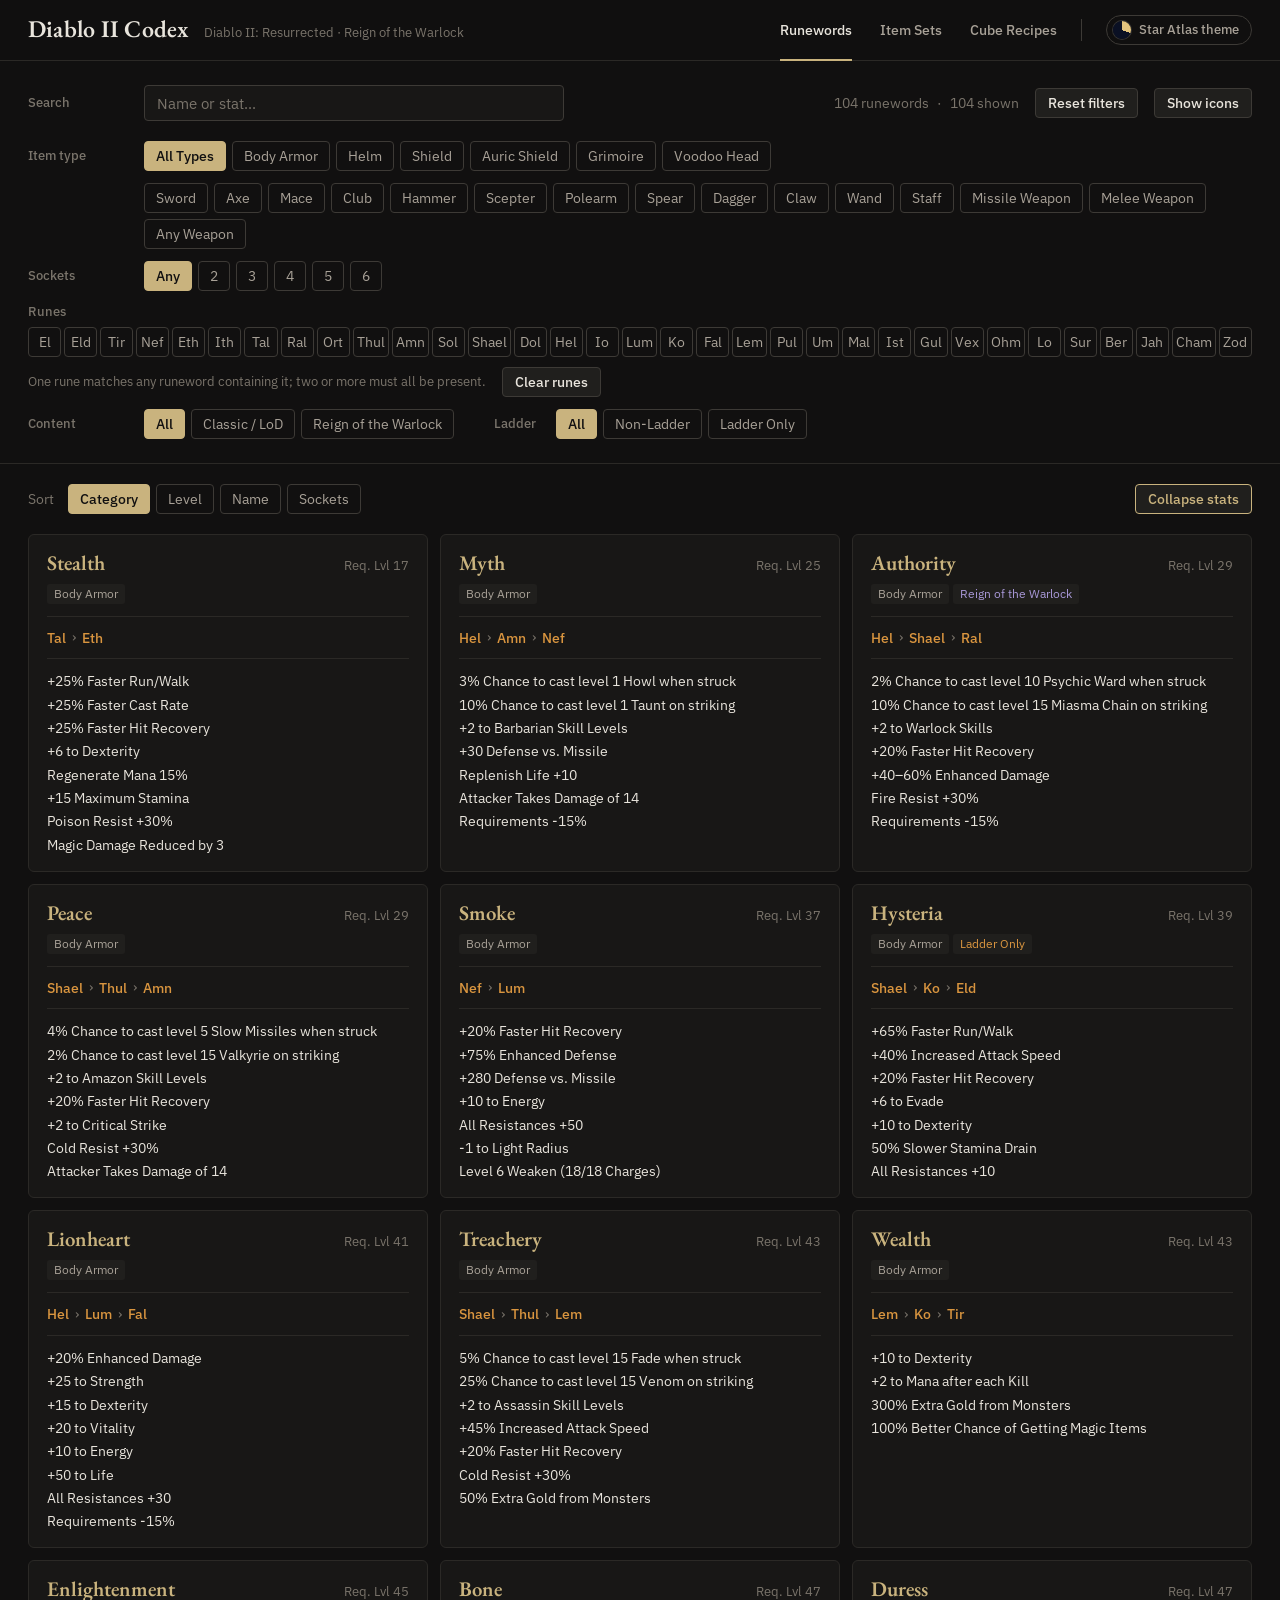
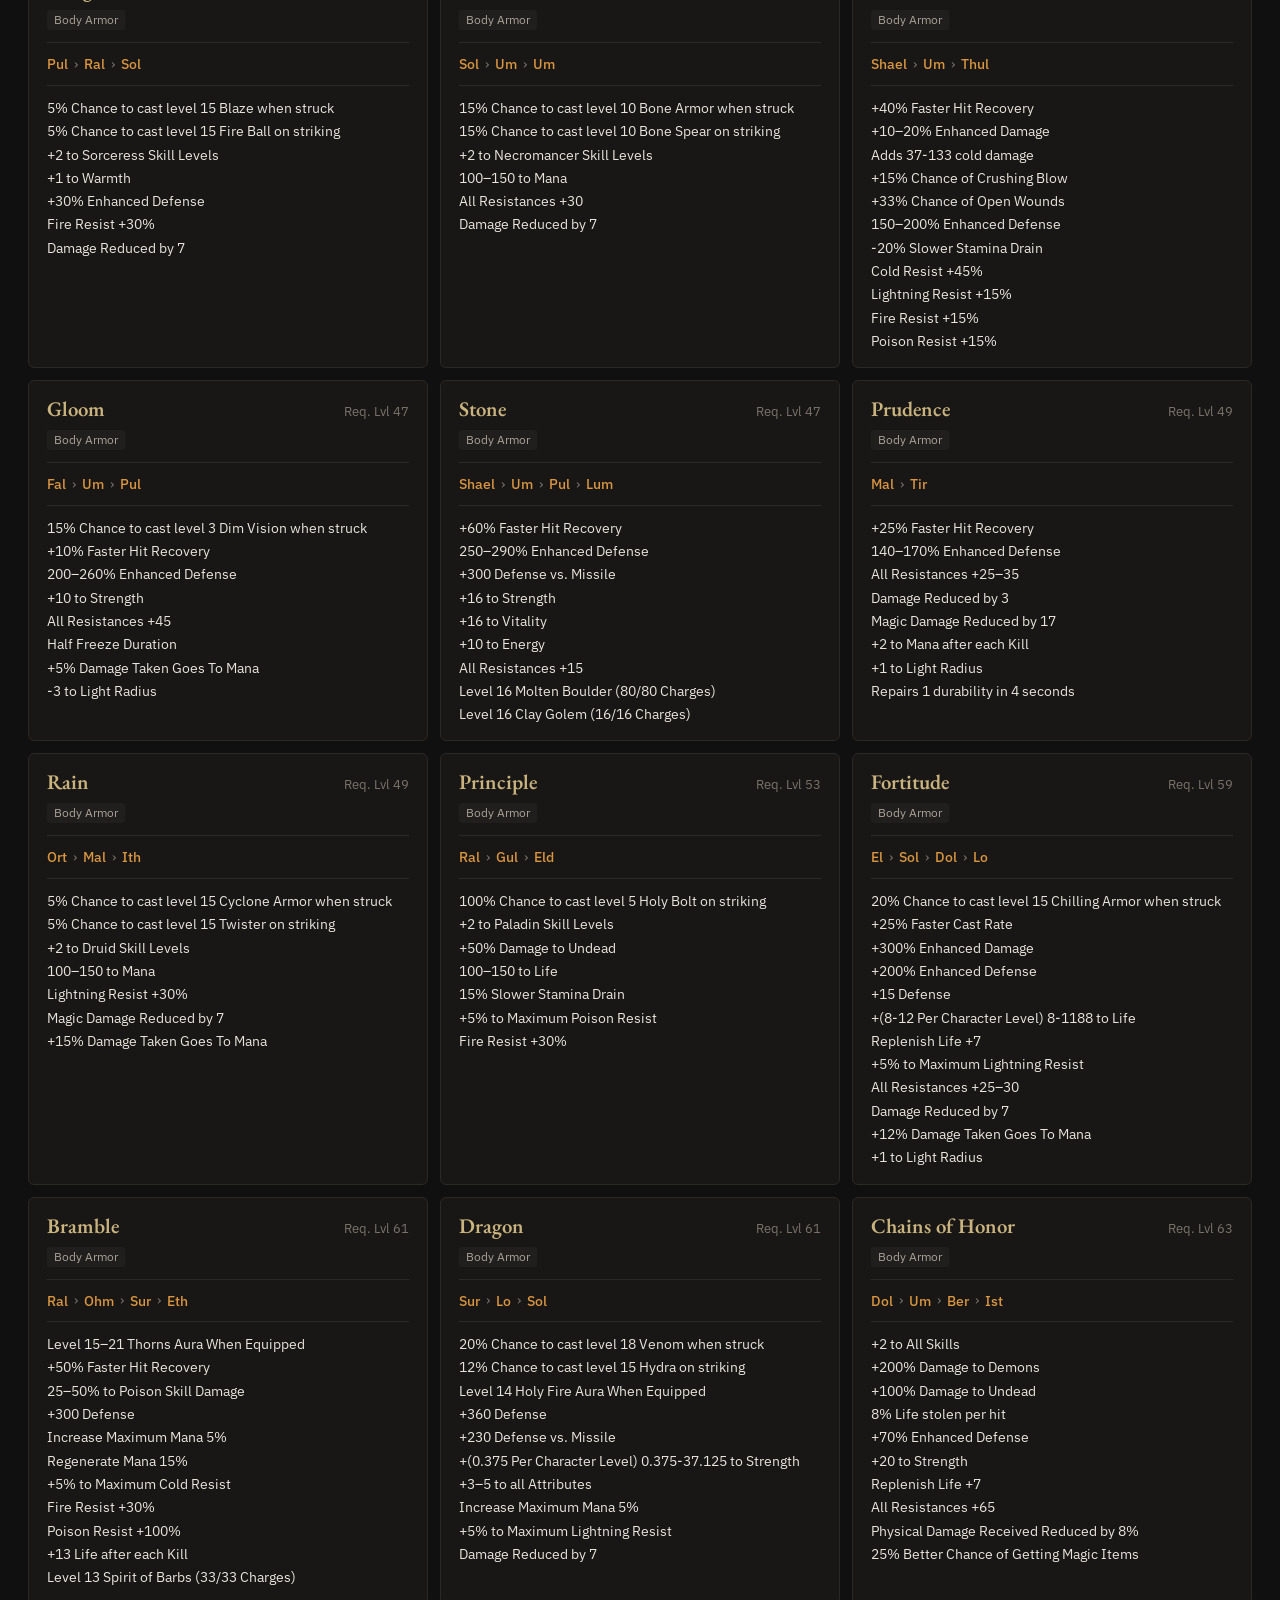
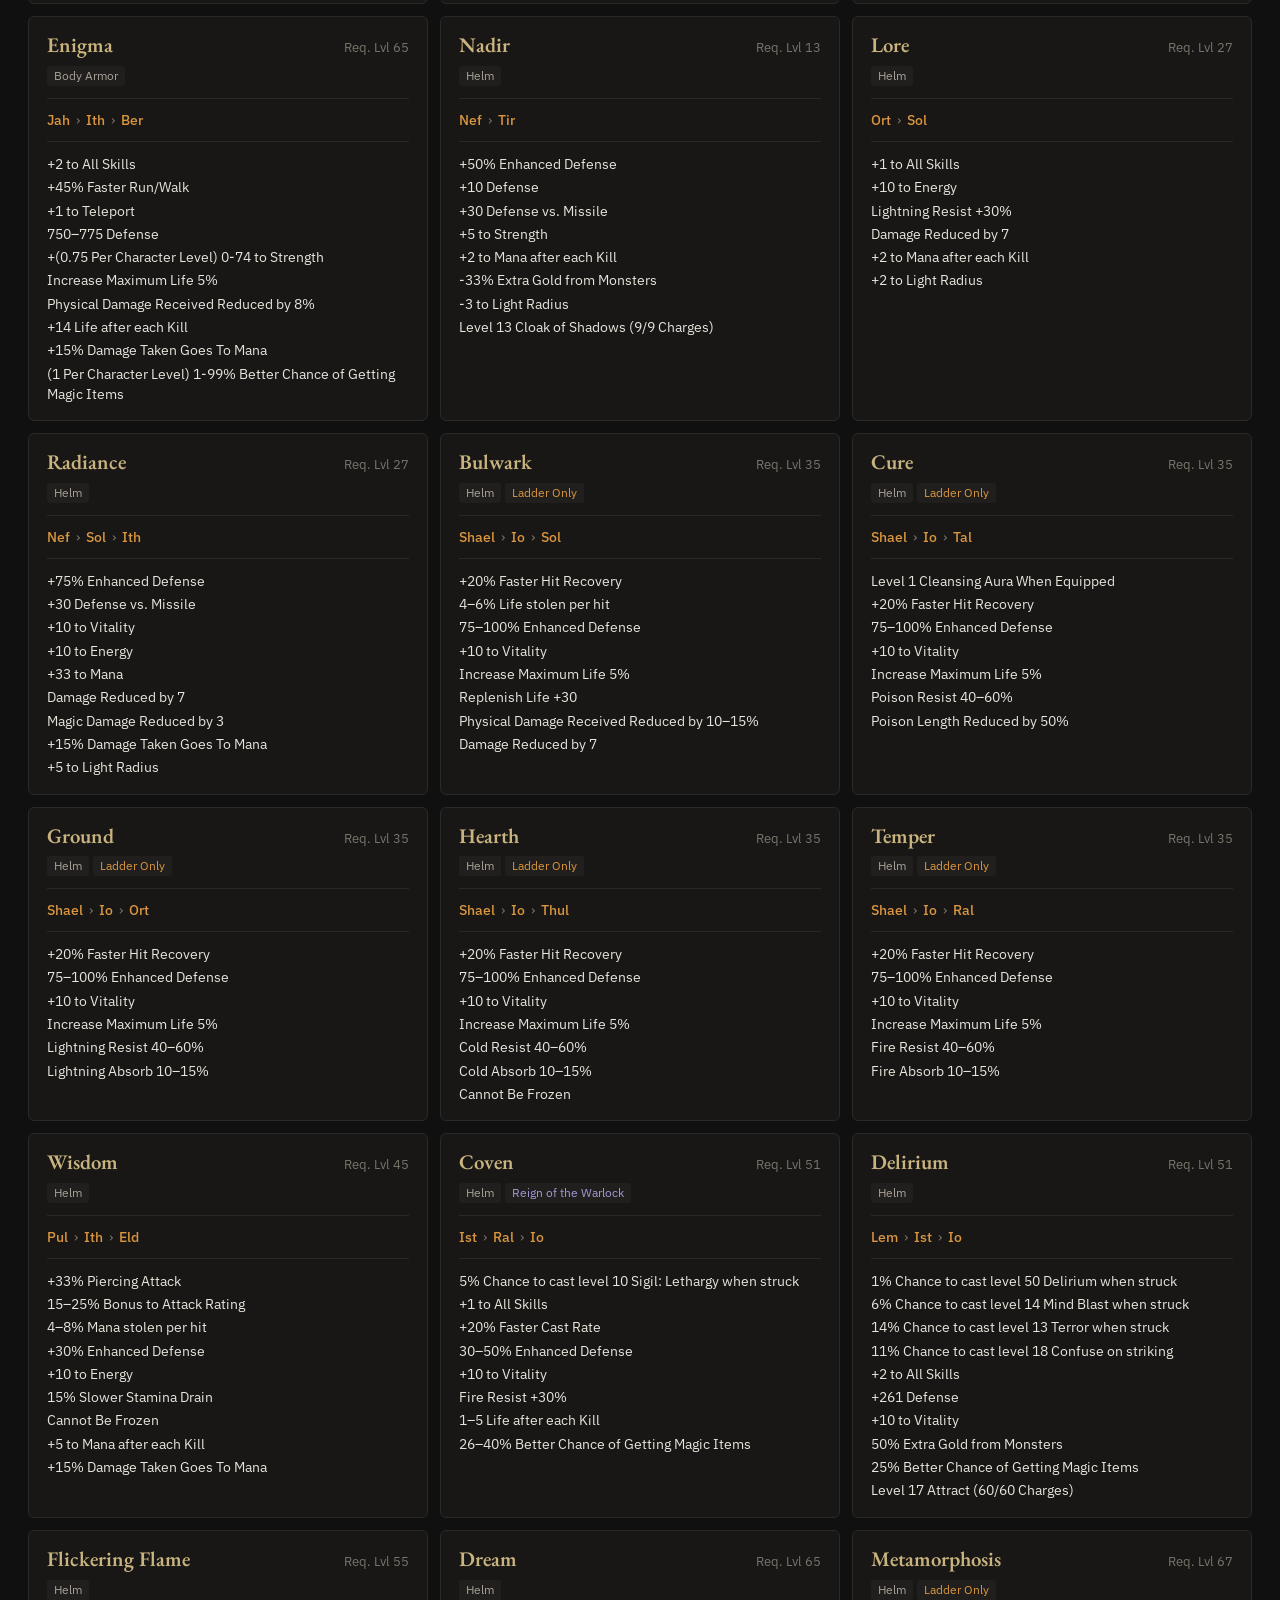
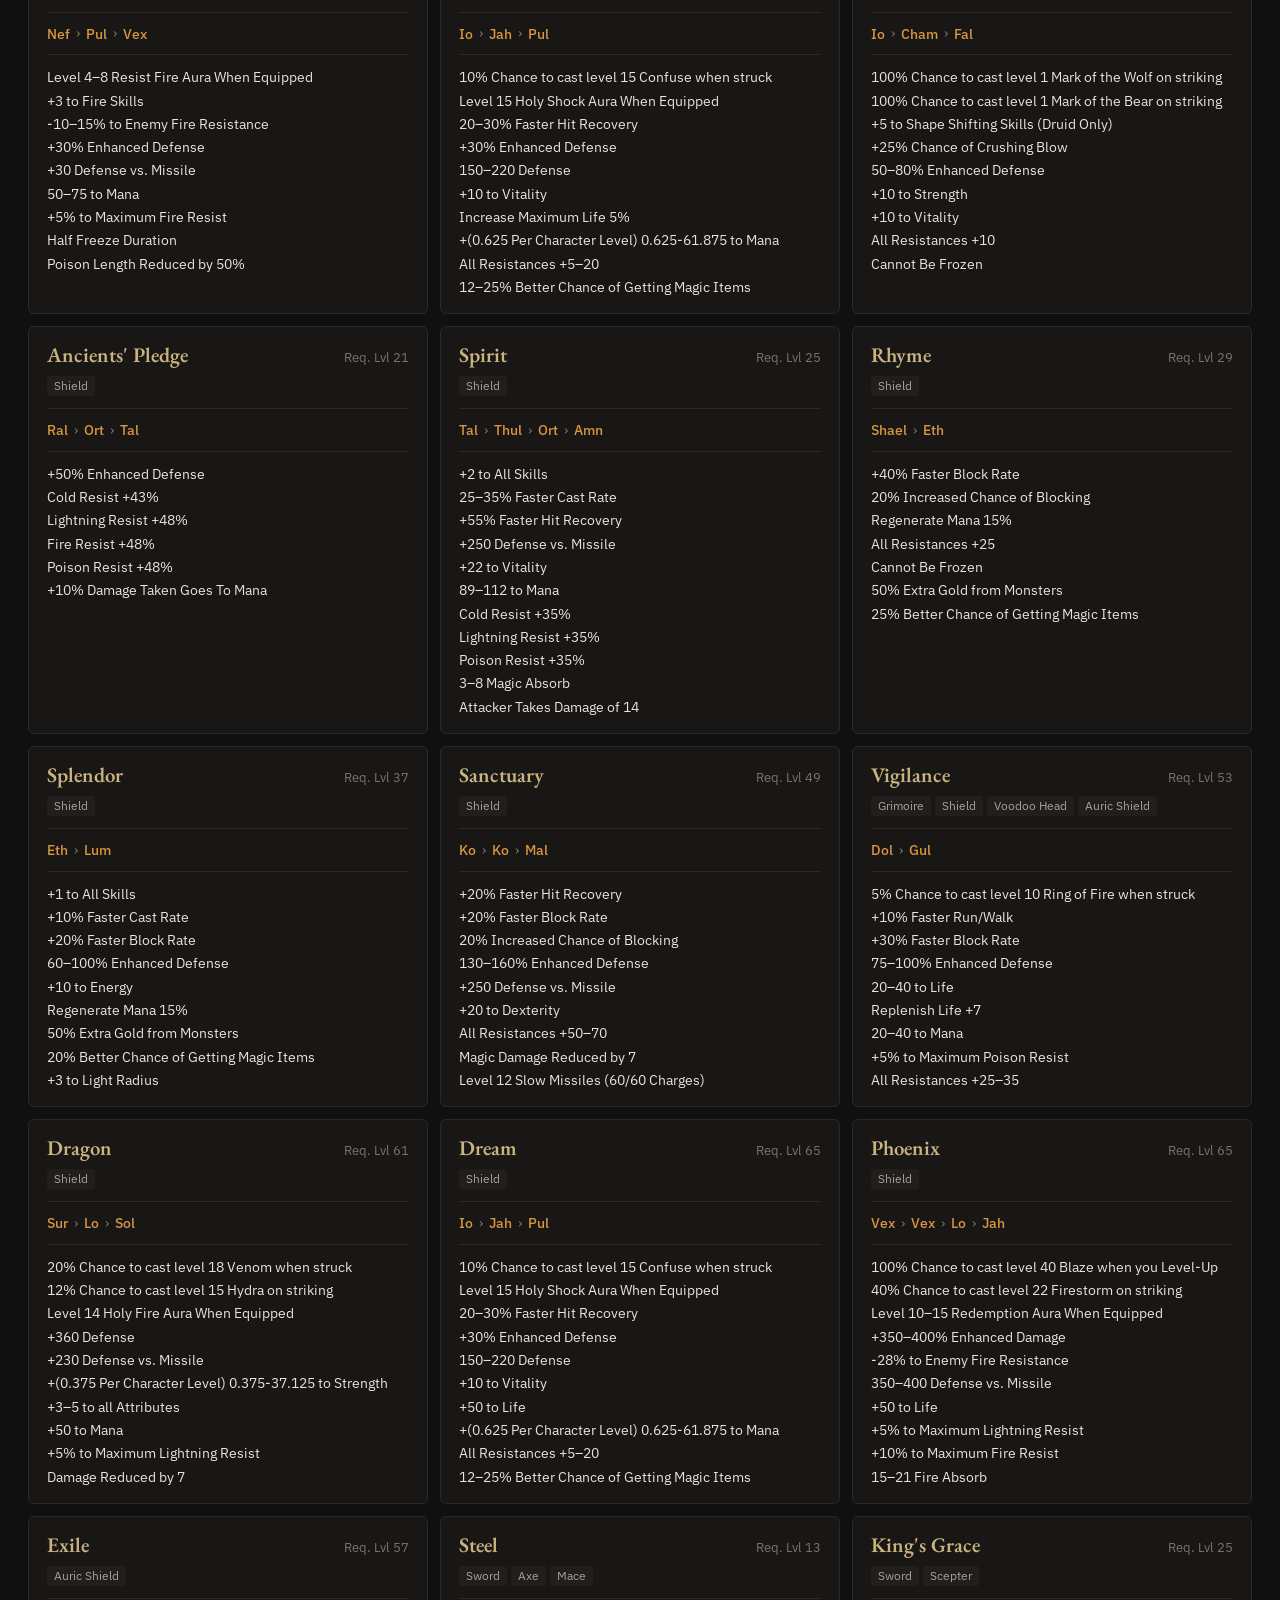
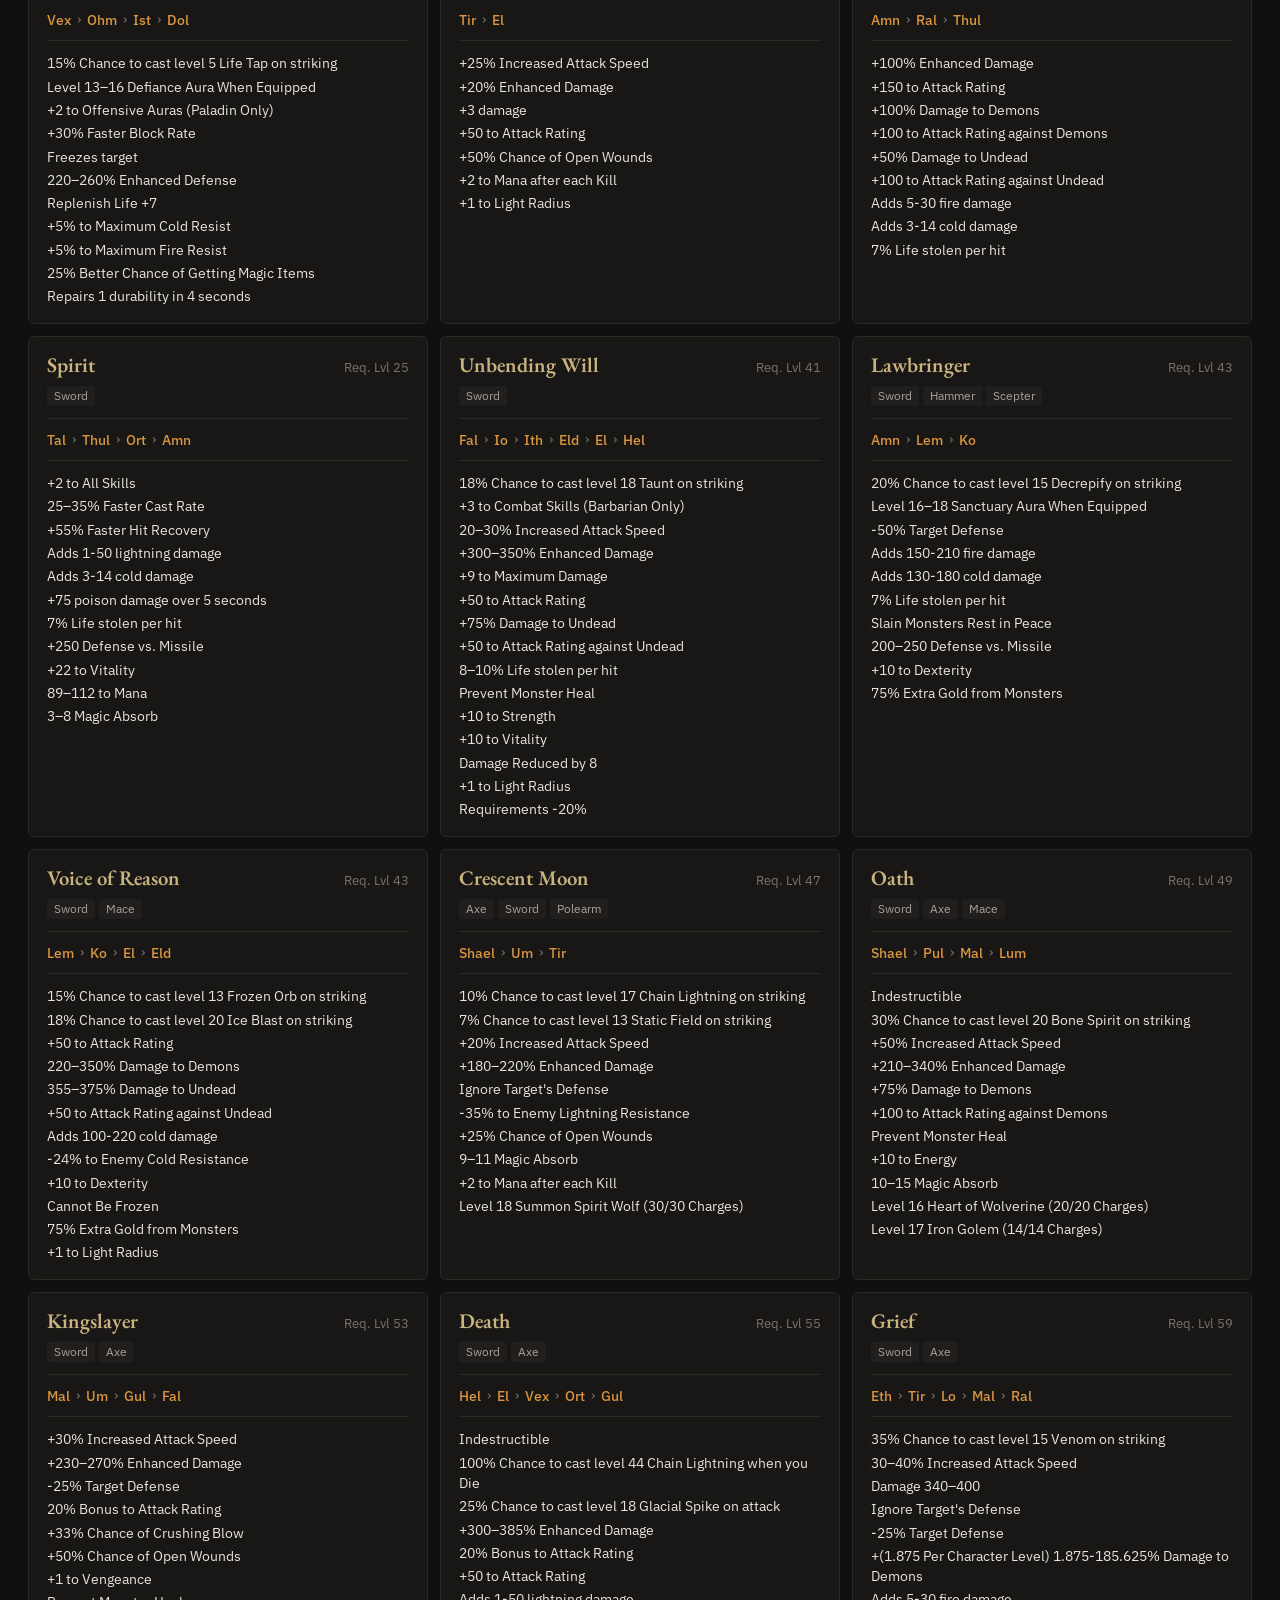
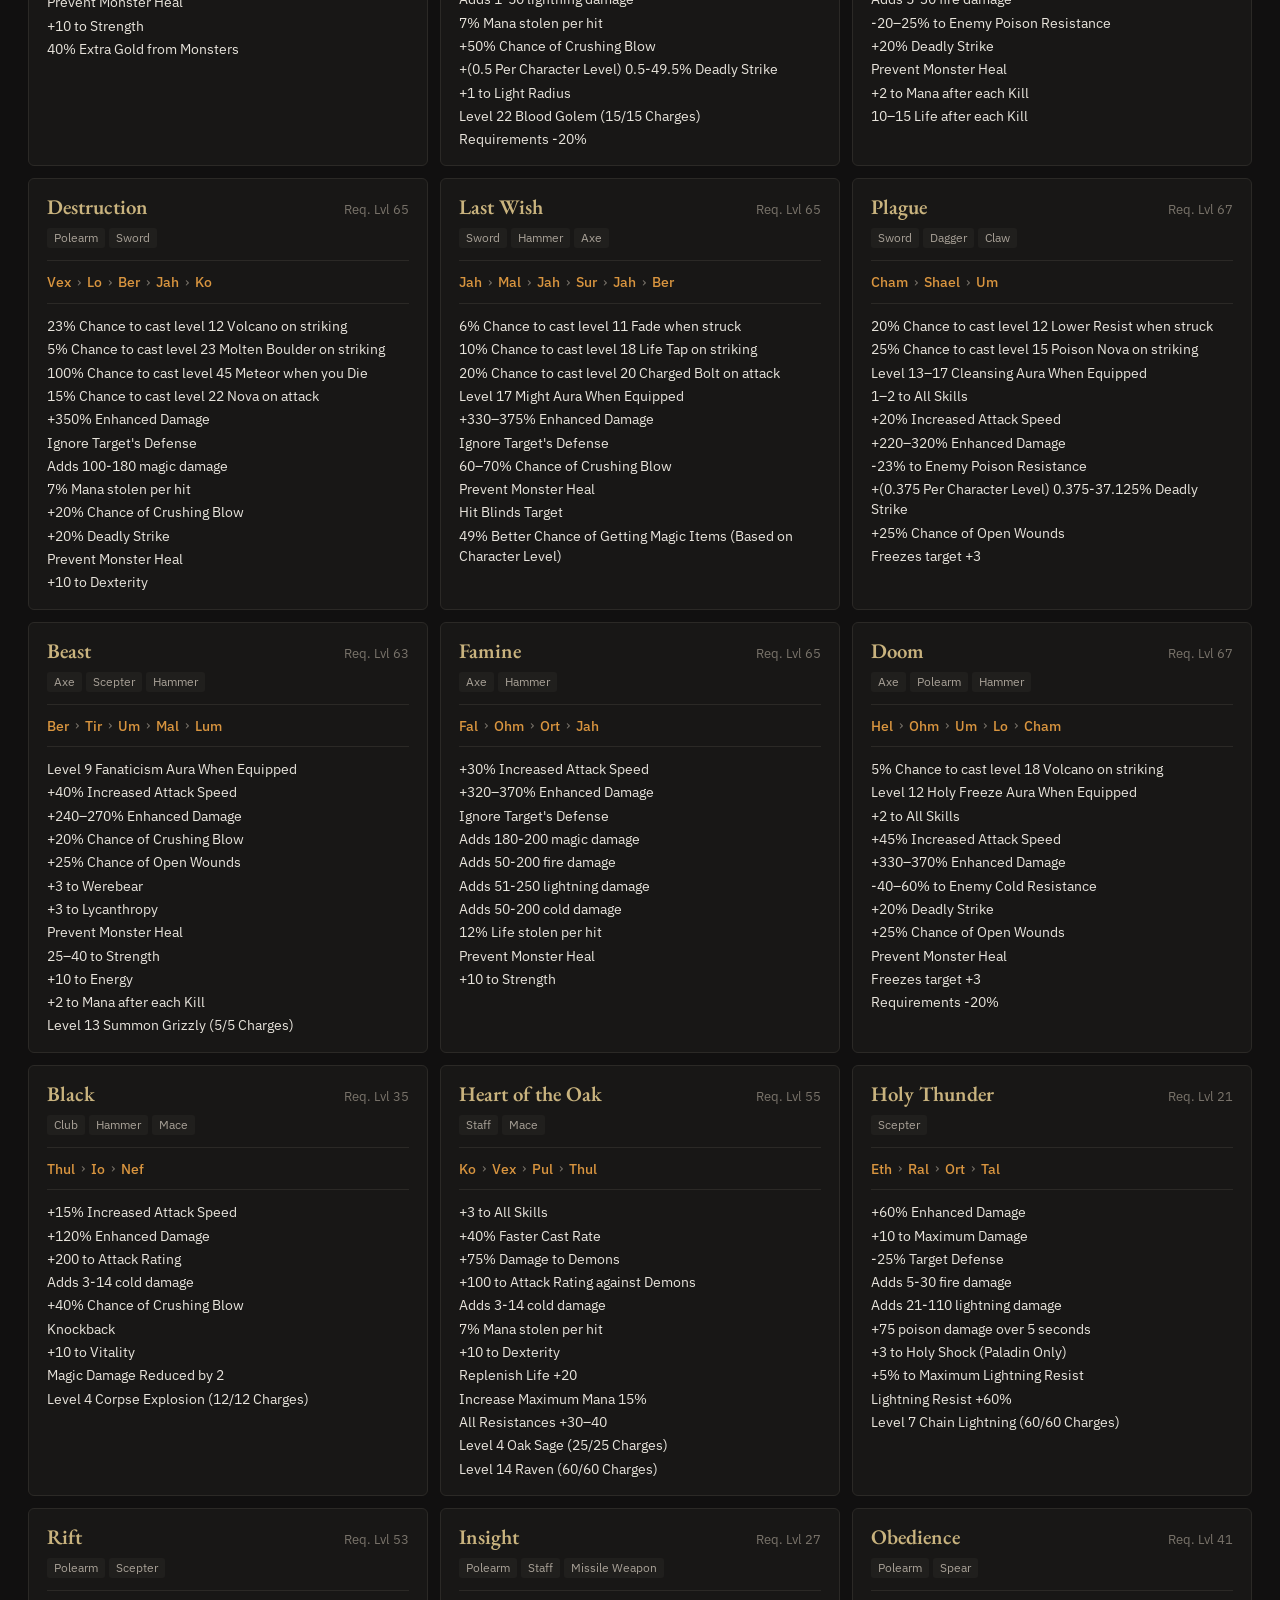
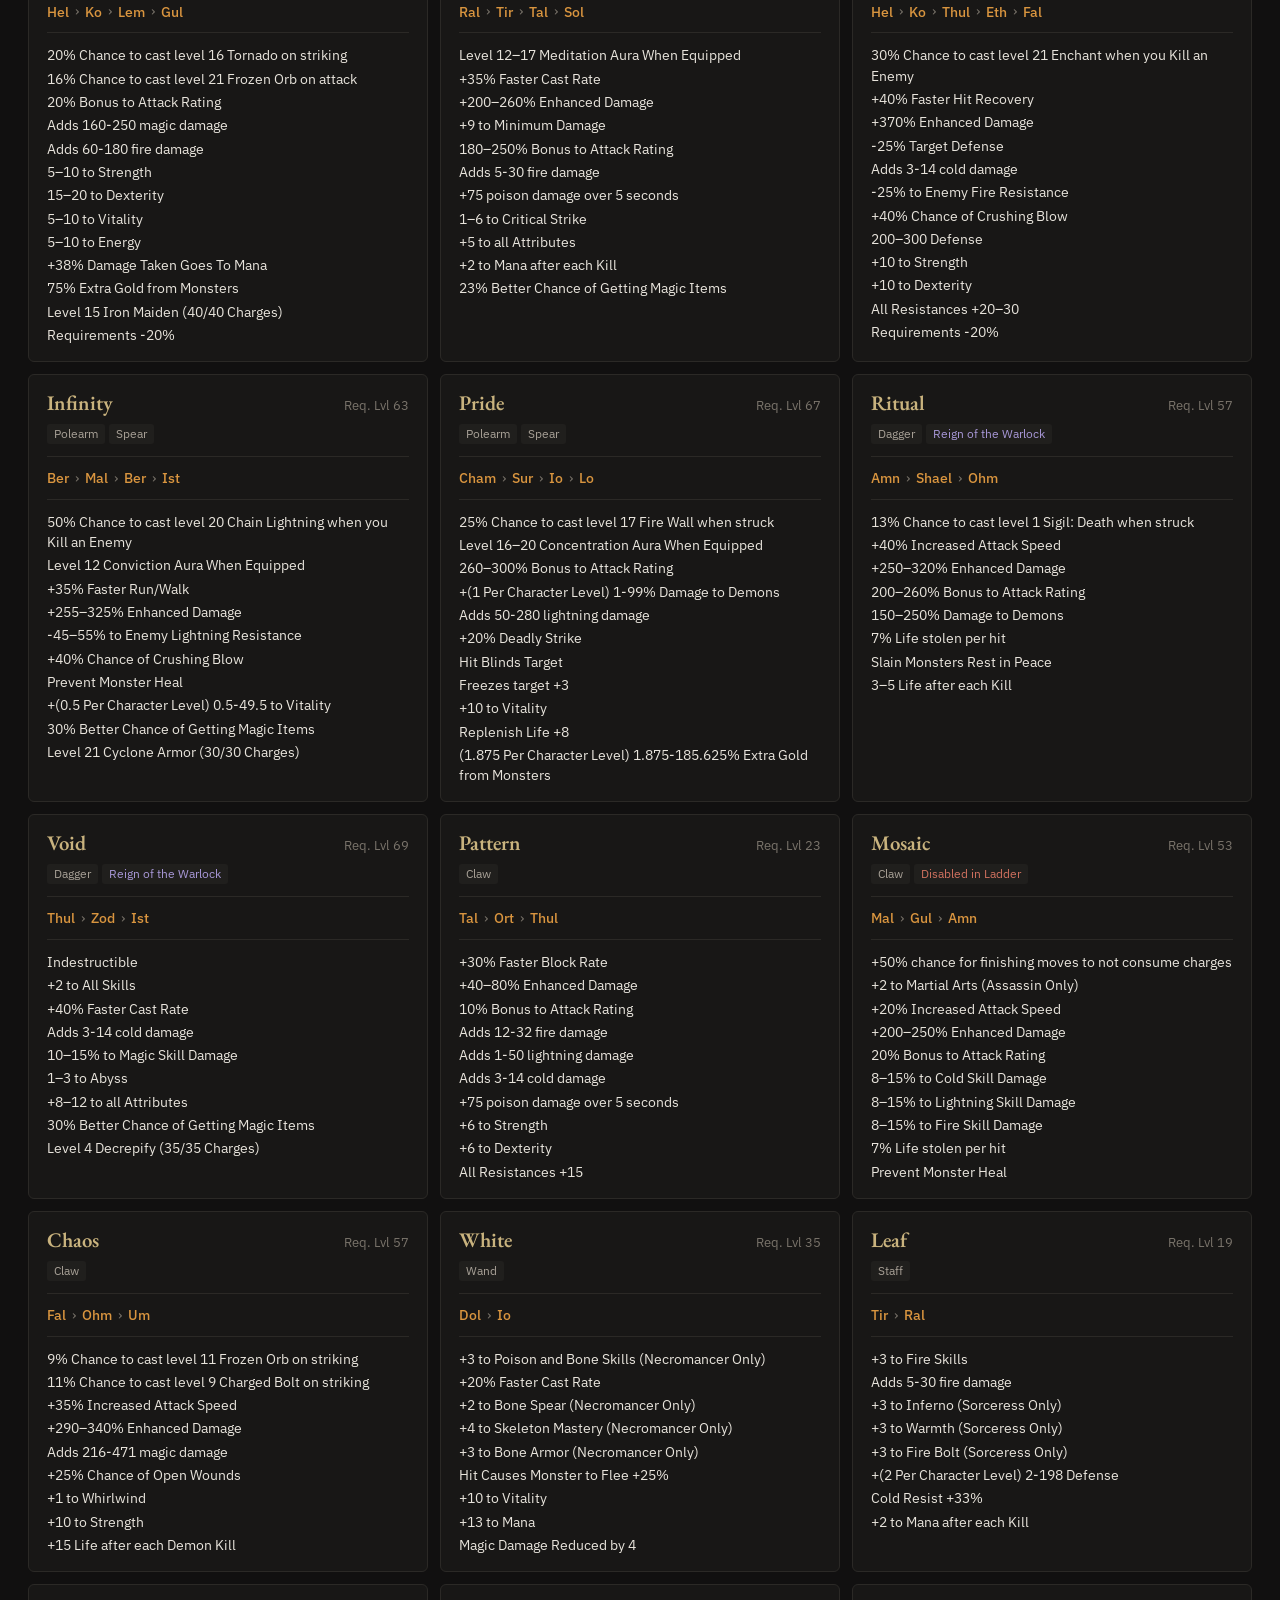
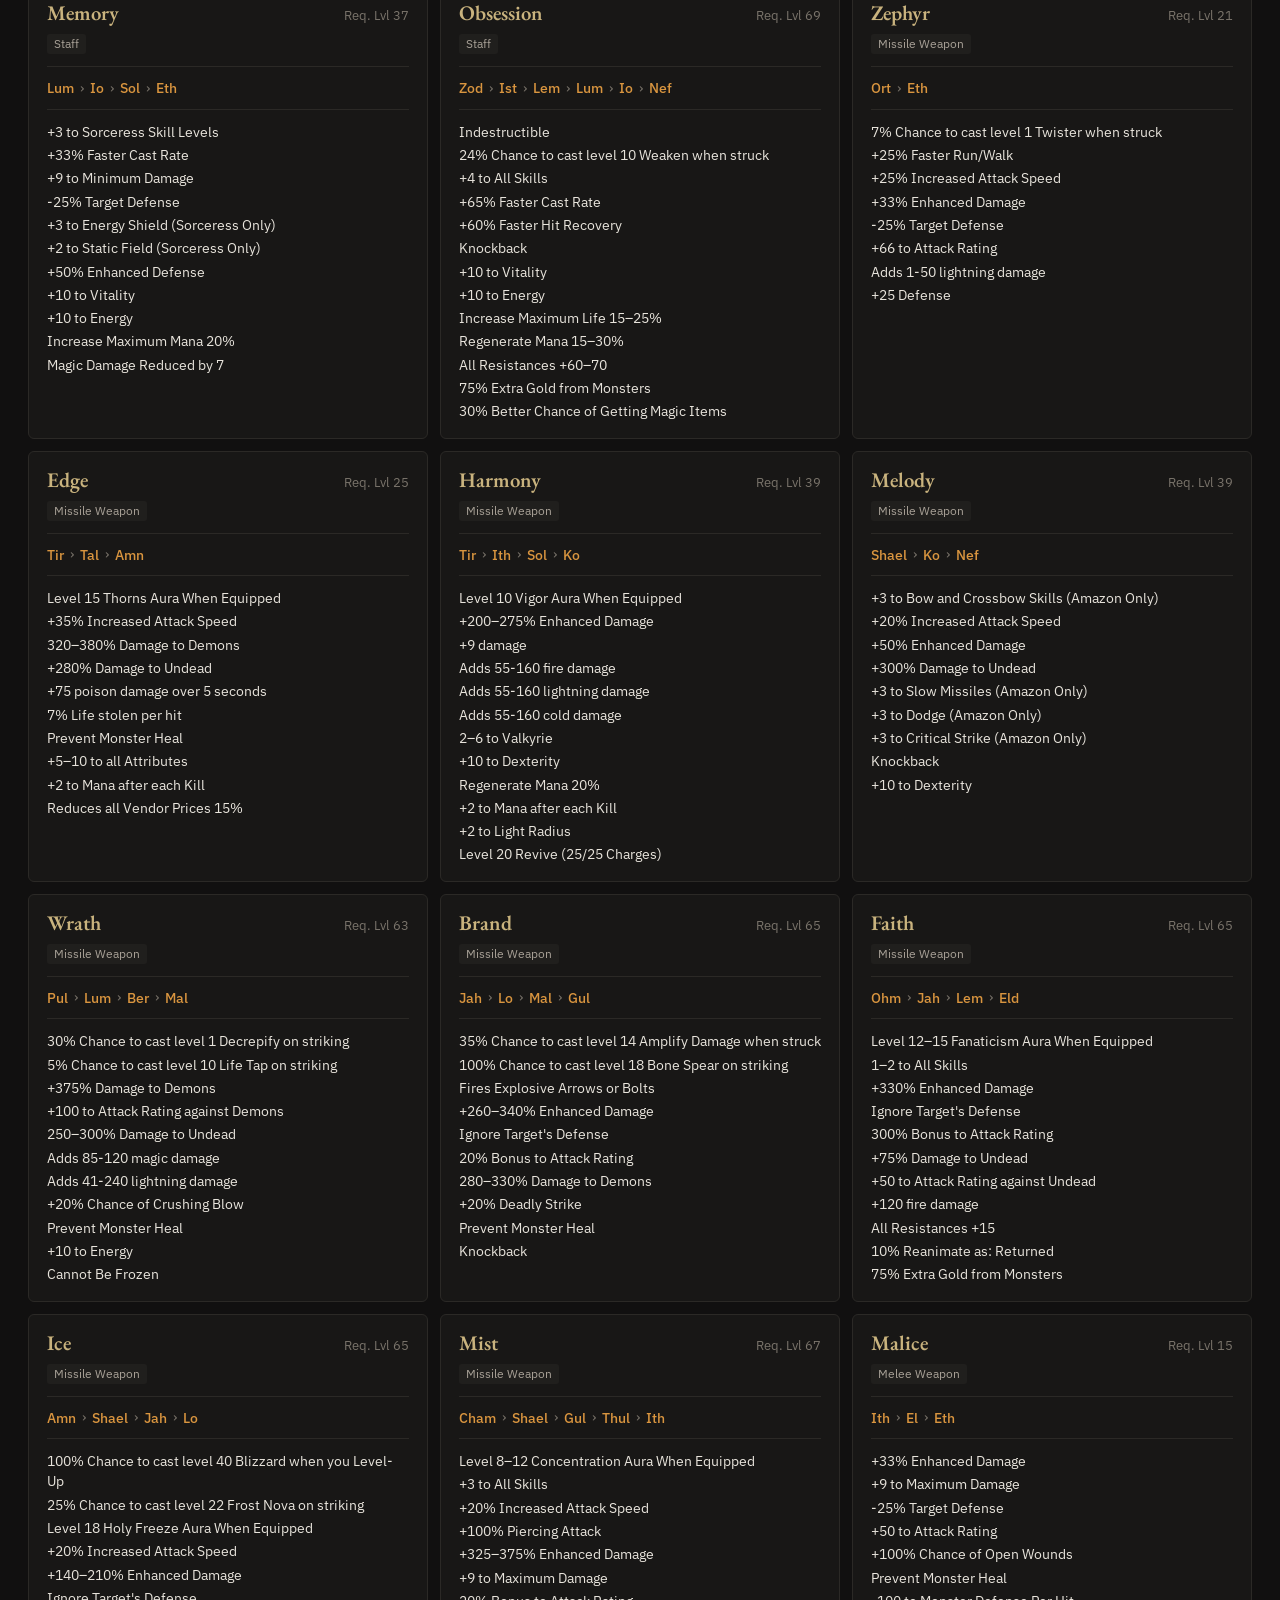
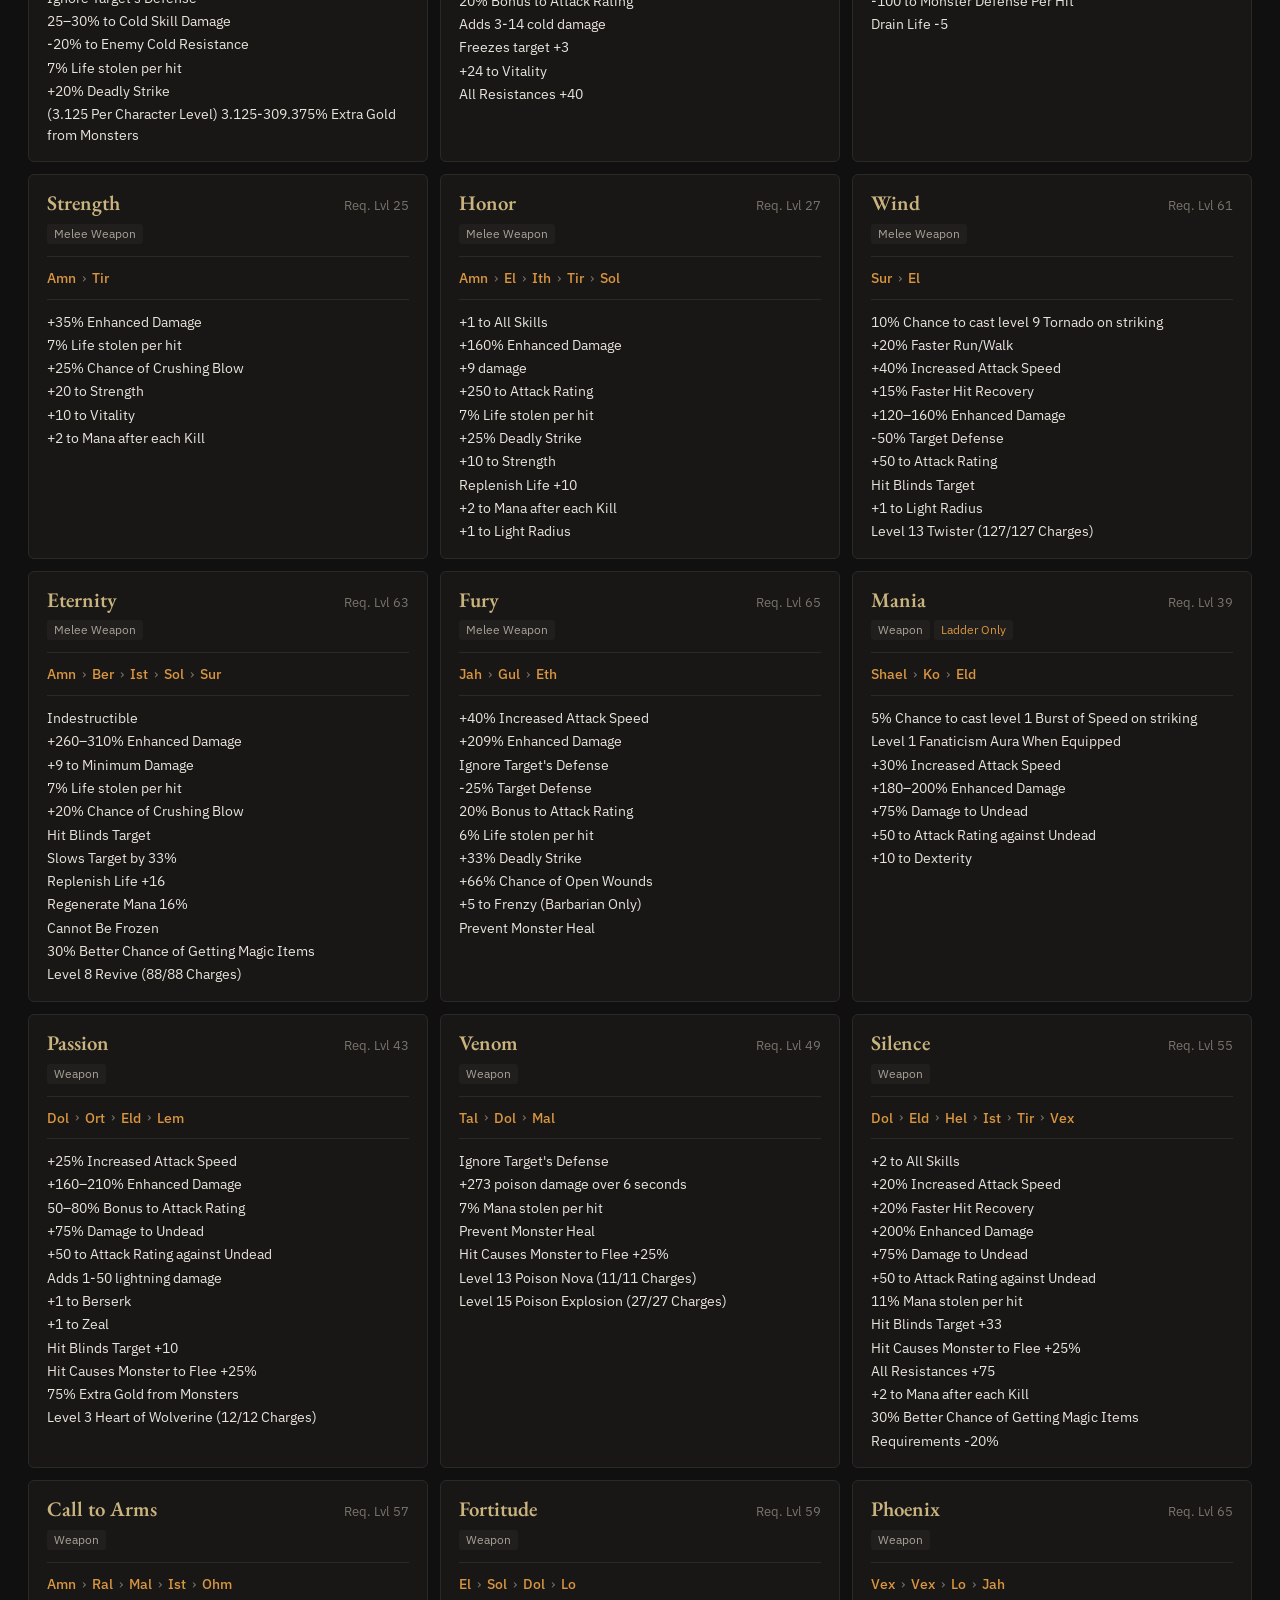
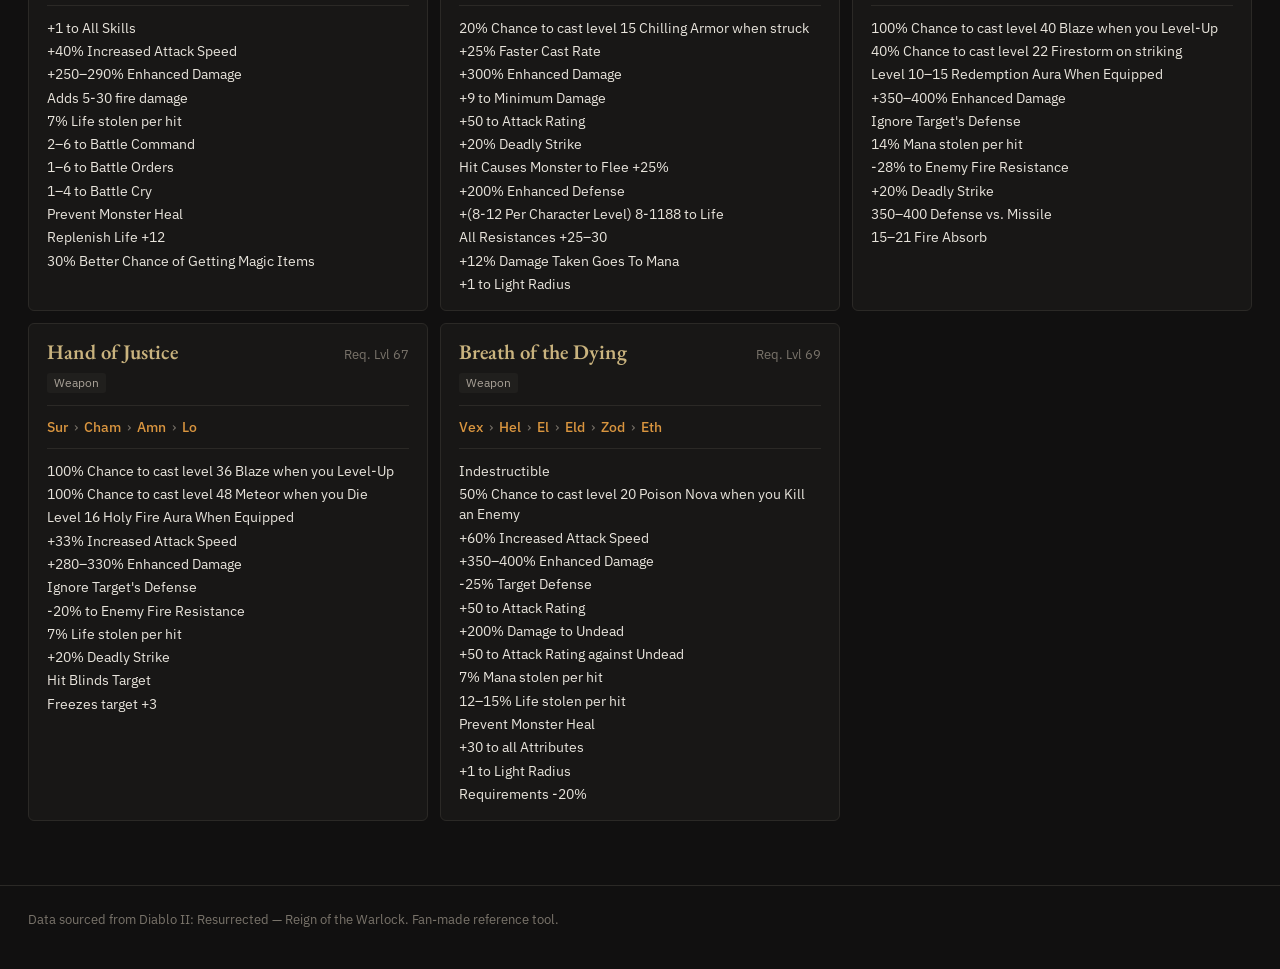
==== commit 7f0af26a: "Show all stats on cards by default Runeword and set cards now load expanded. A visitor who collapses" ====
--- a/index.html
+++ b/index.html
@@ -8,8 +8,8 @@
   <link rel="preconnect" href="https://fonts.googleapis.com" />
   <link rel="preconnect" href="https://fonts.gstatic.com" crossorigin />
   <link href="https://fonts.googleapis.com/css2?family=EB+Garamond:ital,wght@0,400;0,500;0,600;1,400;1,500&family=IBM+Plex+Sans:wght@400;500;600&display=swap" rel="stylesheet" />
+  <link rel="stylesheet" href="styles-atlas.css" id="theme-atlas" />
   <link rel="stylesheet" href="styles.css" id="theme-minimal" />
-  <link rel="stylesheet" href="styles-atlas.css" id="theme-atlas" />
   <link rel="stylesheet" href="styles-meadow.css" id="theme-meadow" />
   <link rel="stylesheet" href="styles-paper.css" id="theme-paper" />
   <script src="theme.js"></script>
@@ -31,7 +31,7 @@
       </nav>
       <button type="button" class="theme-toggle" id="themeToggle">
         <span class="theme-toggle-swatch" aria-hidden="true"></span>
-        <span class="theme-toggle-label">Star Atlas theme</span>
+        <span class="theme-toggle-label">Minimal Dark theme</span>
       </button>
     </div>
   </header>
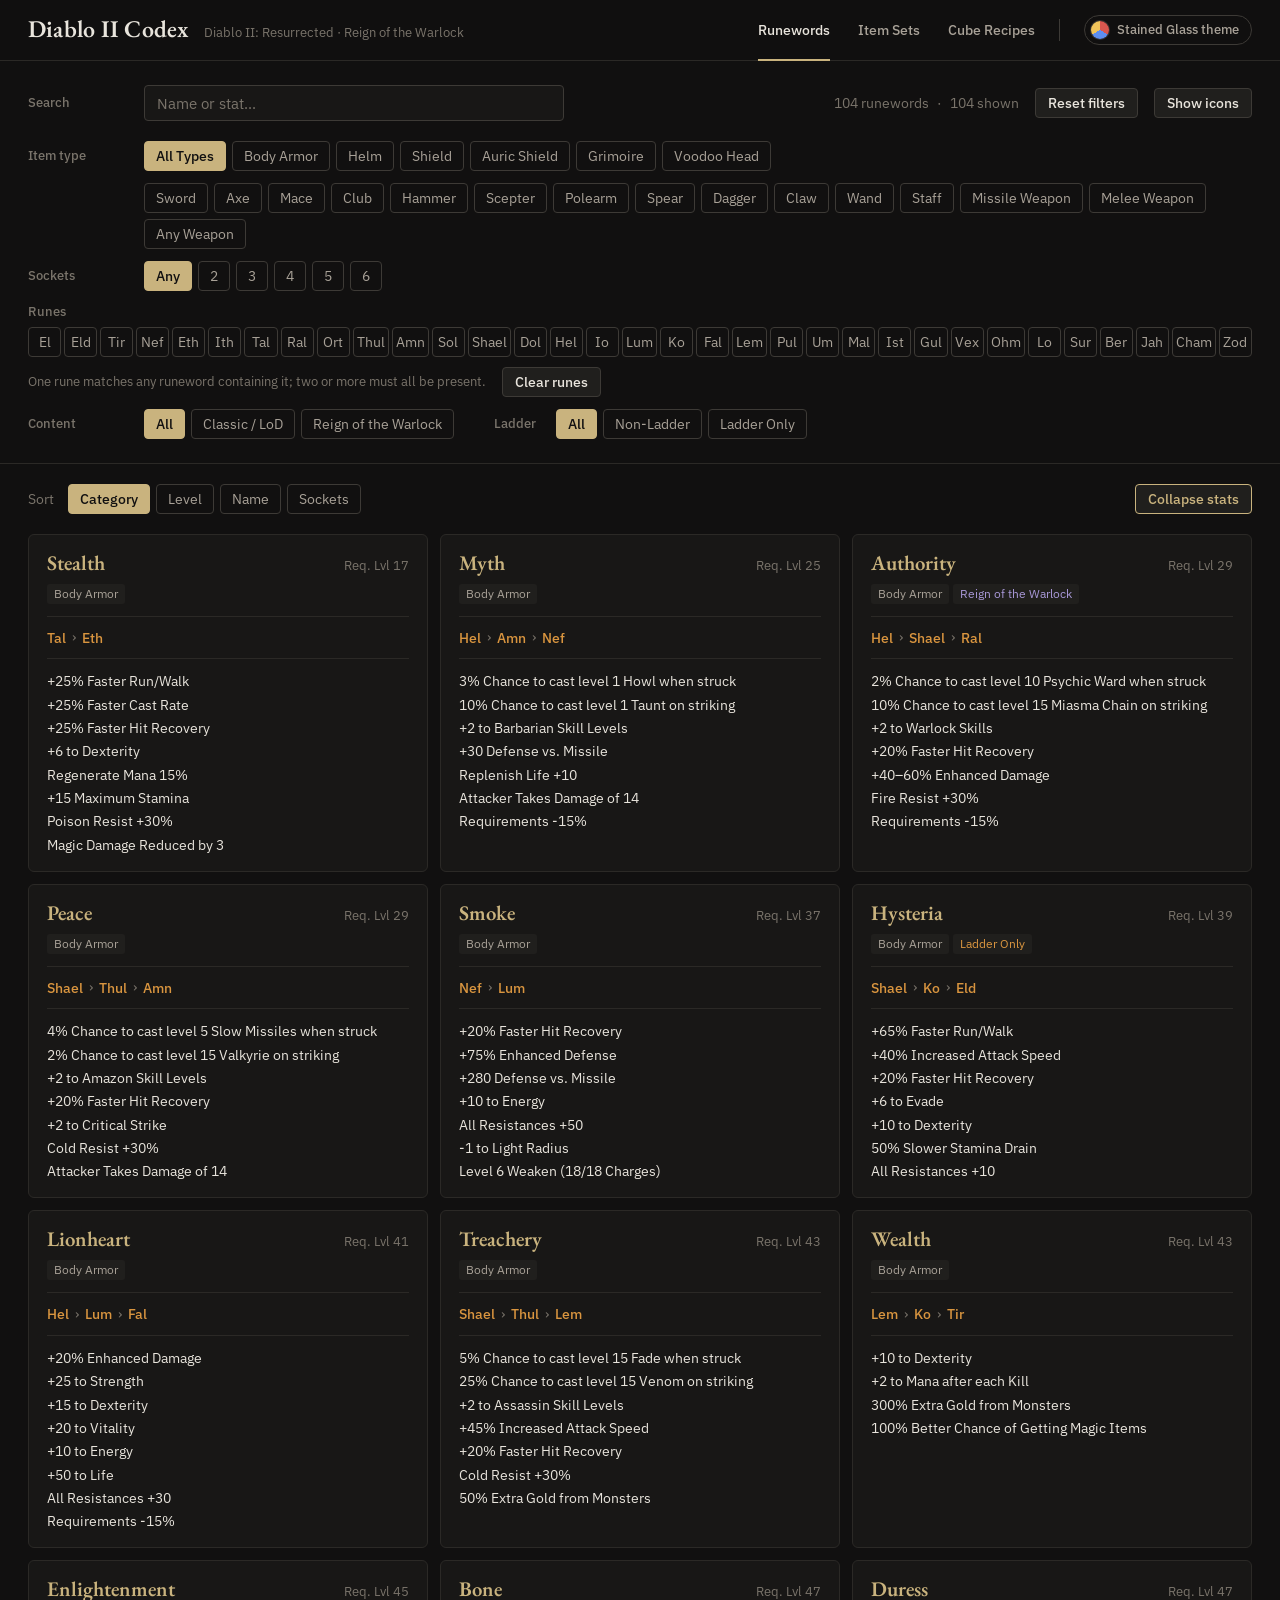
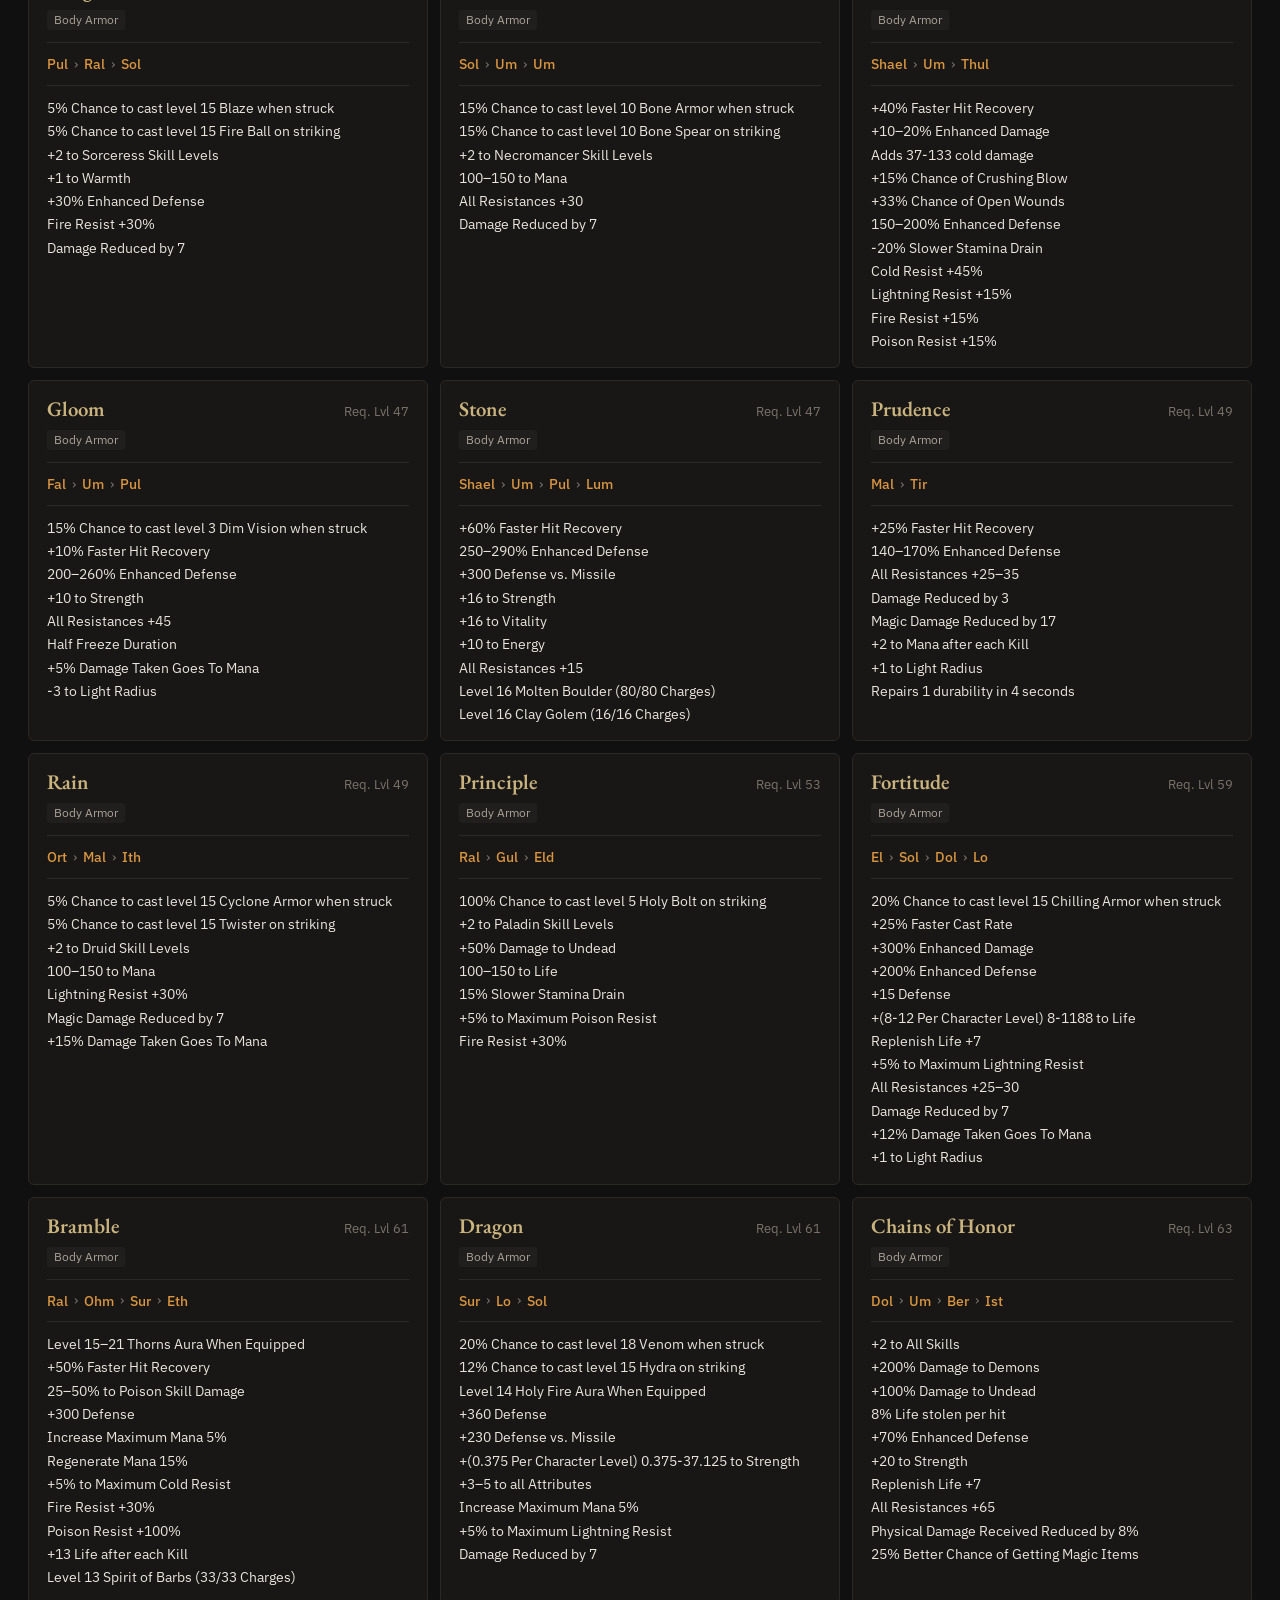
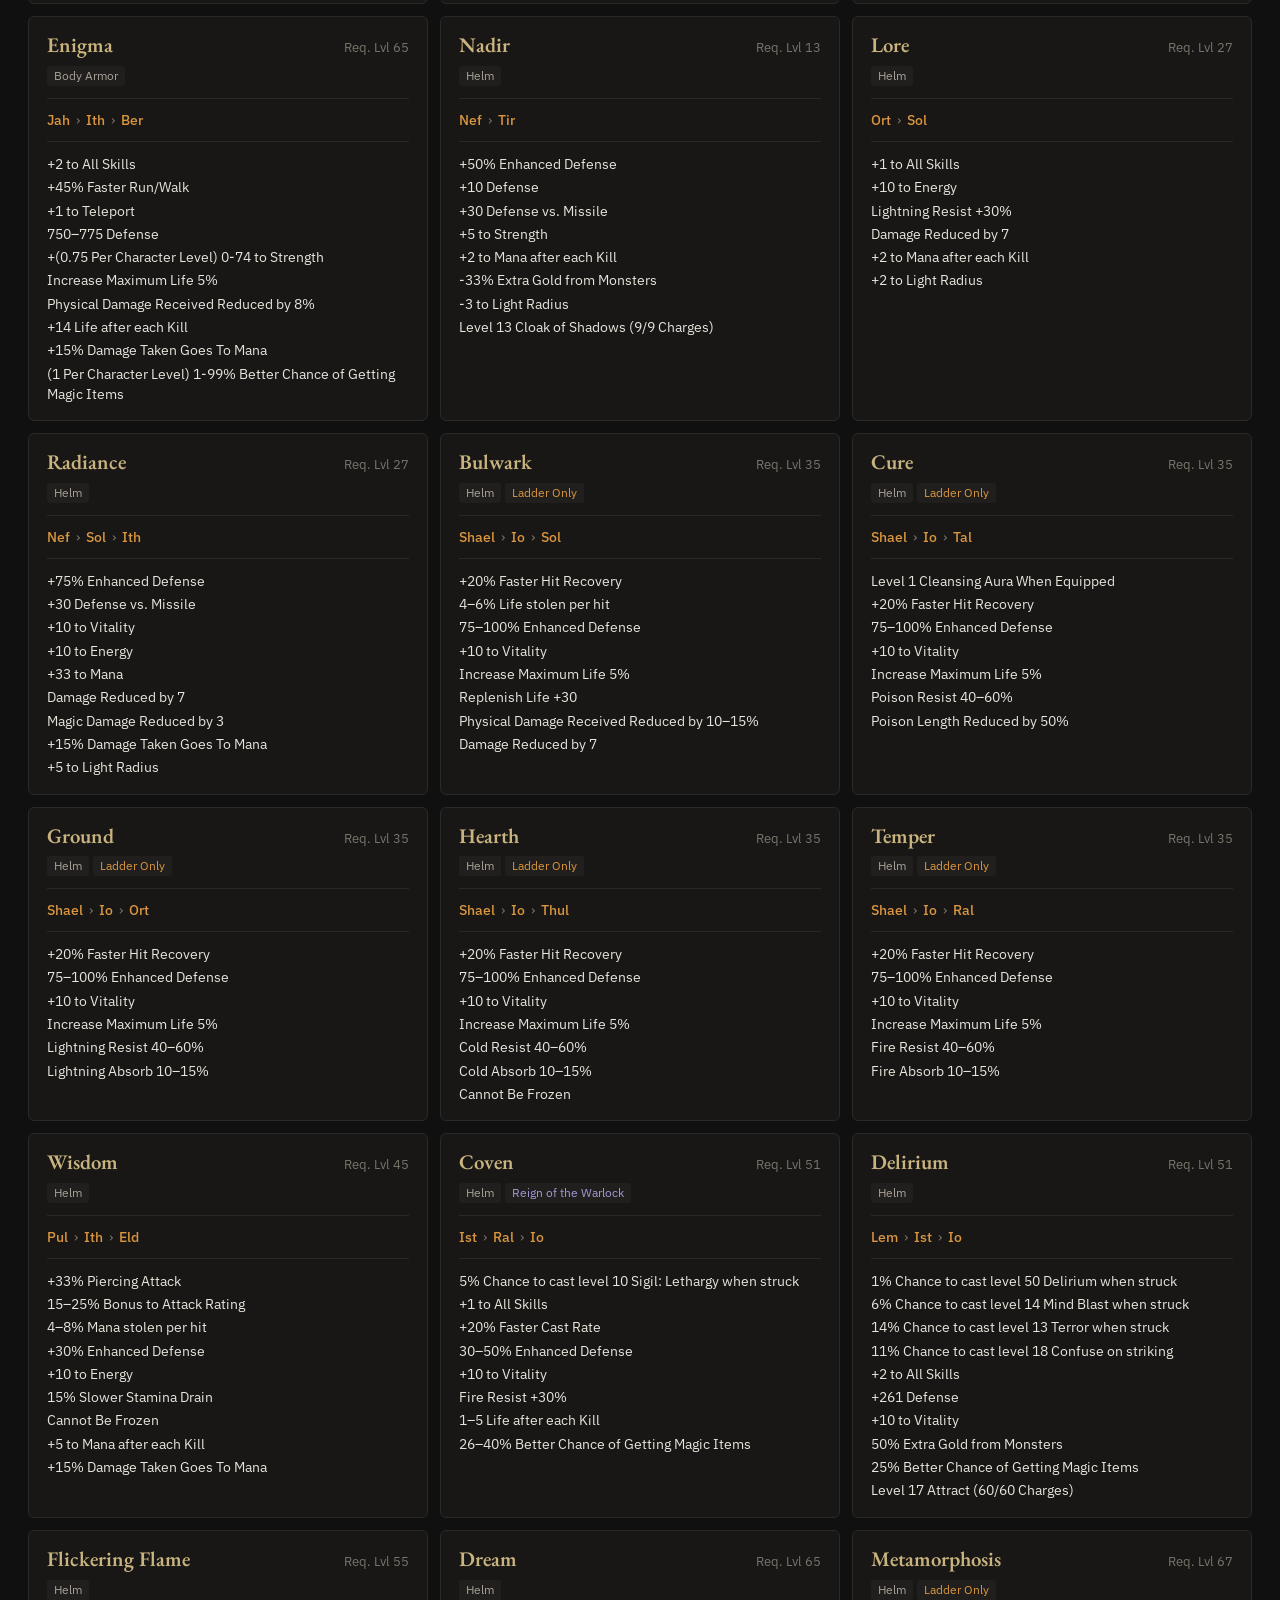
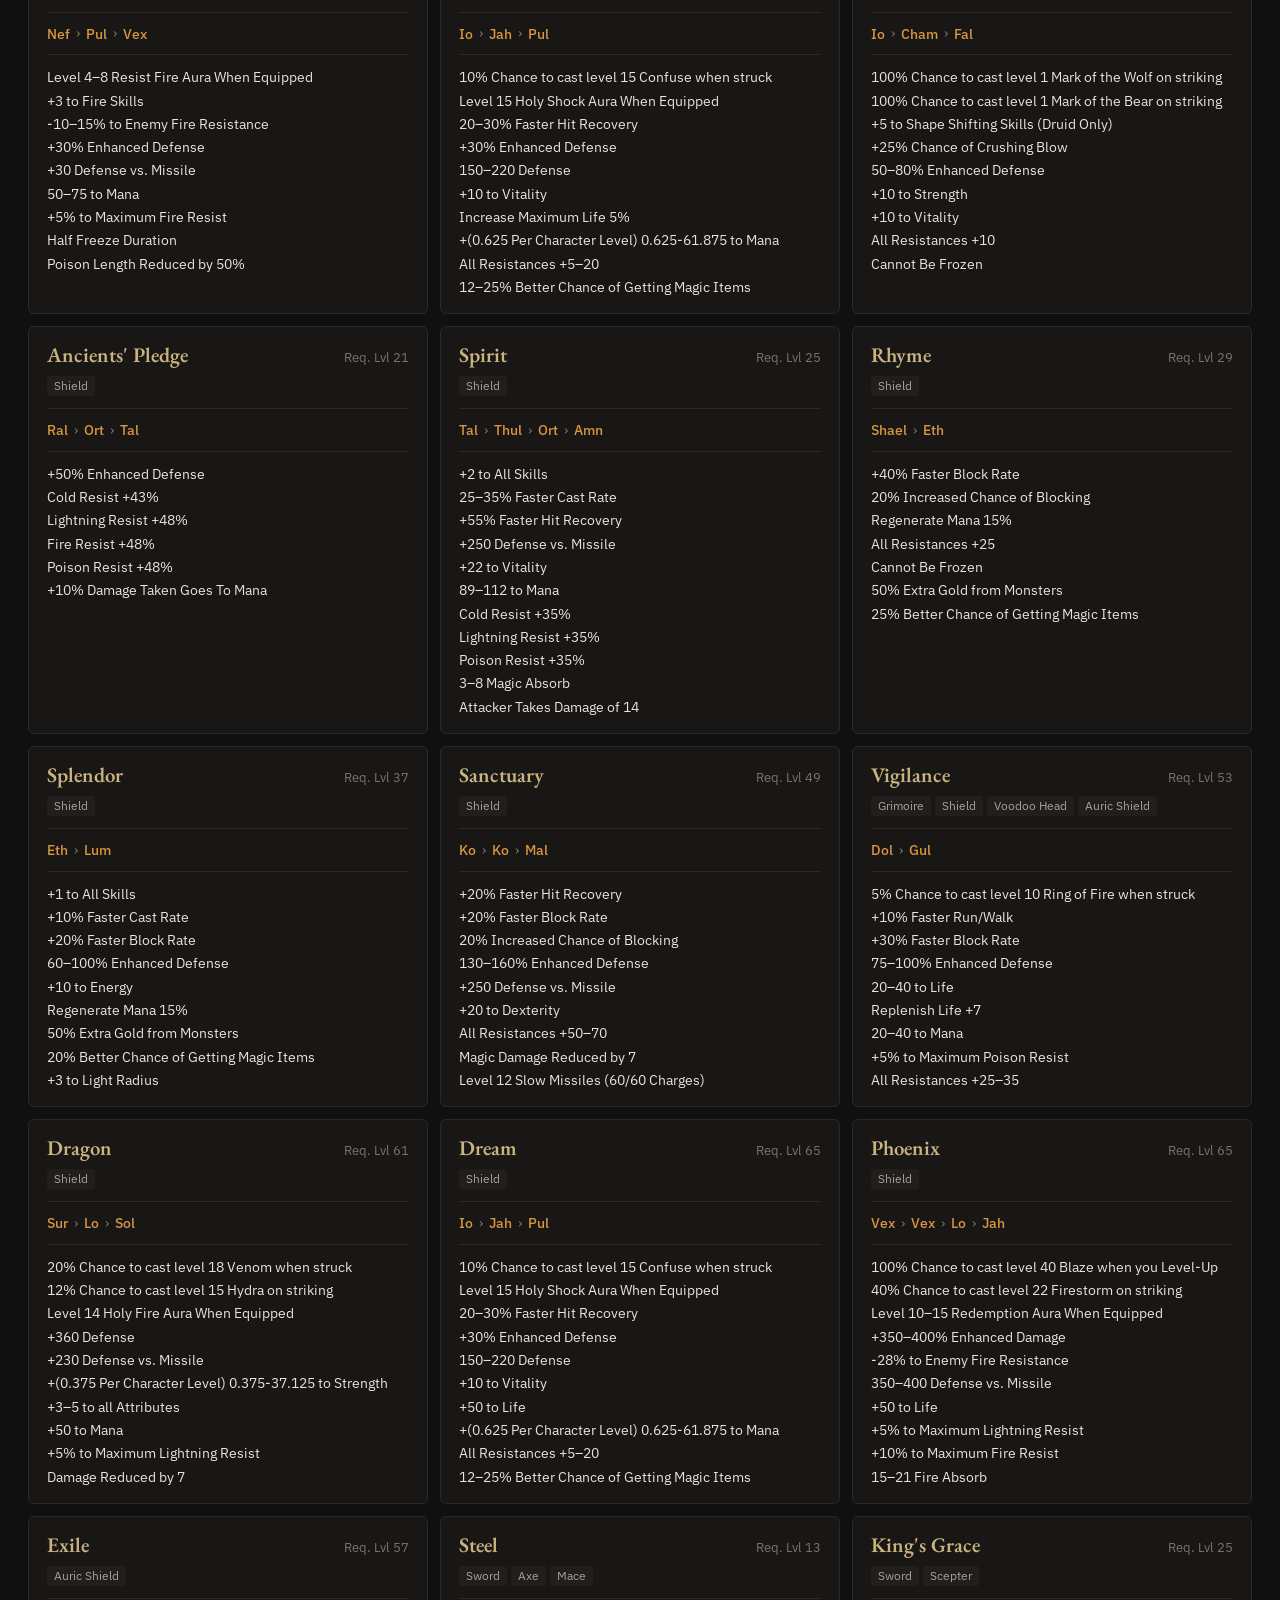
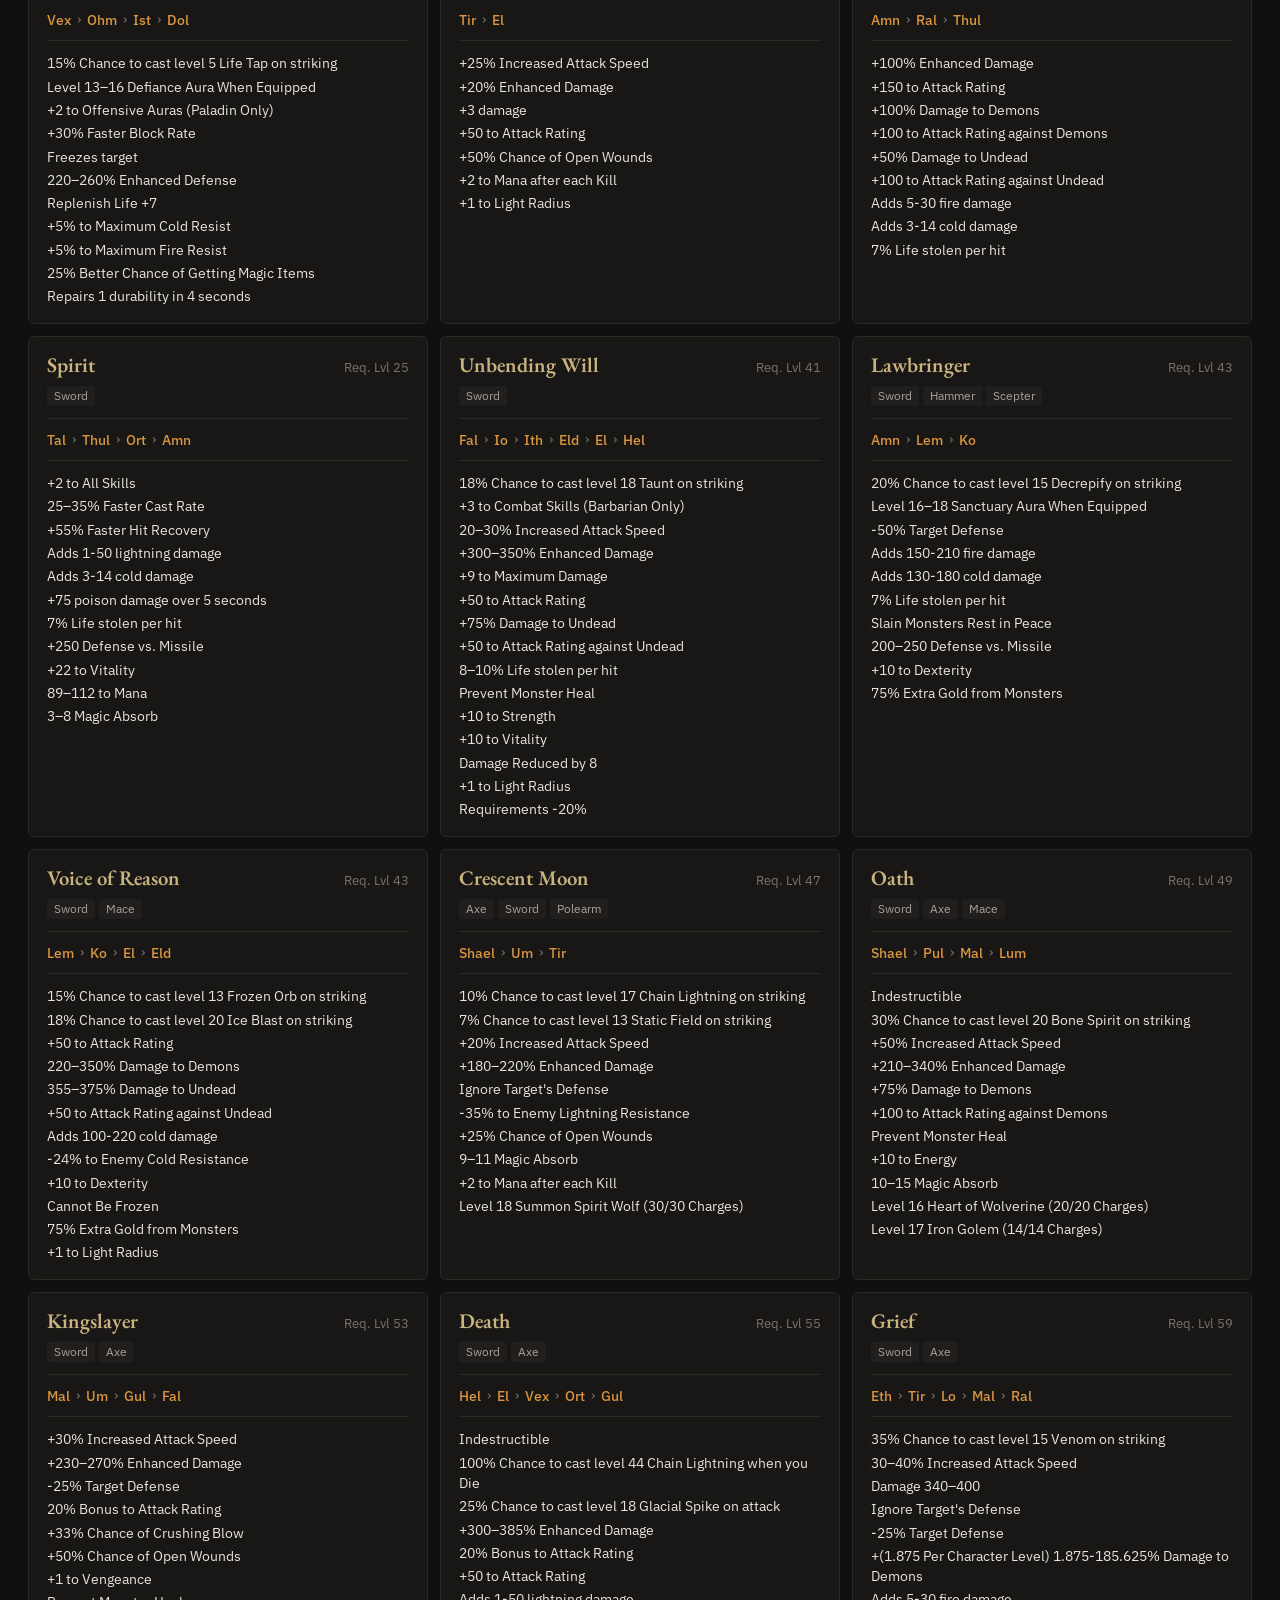
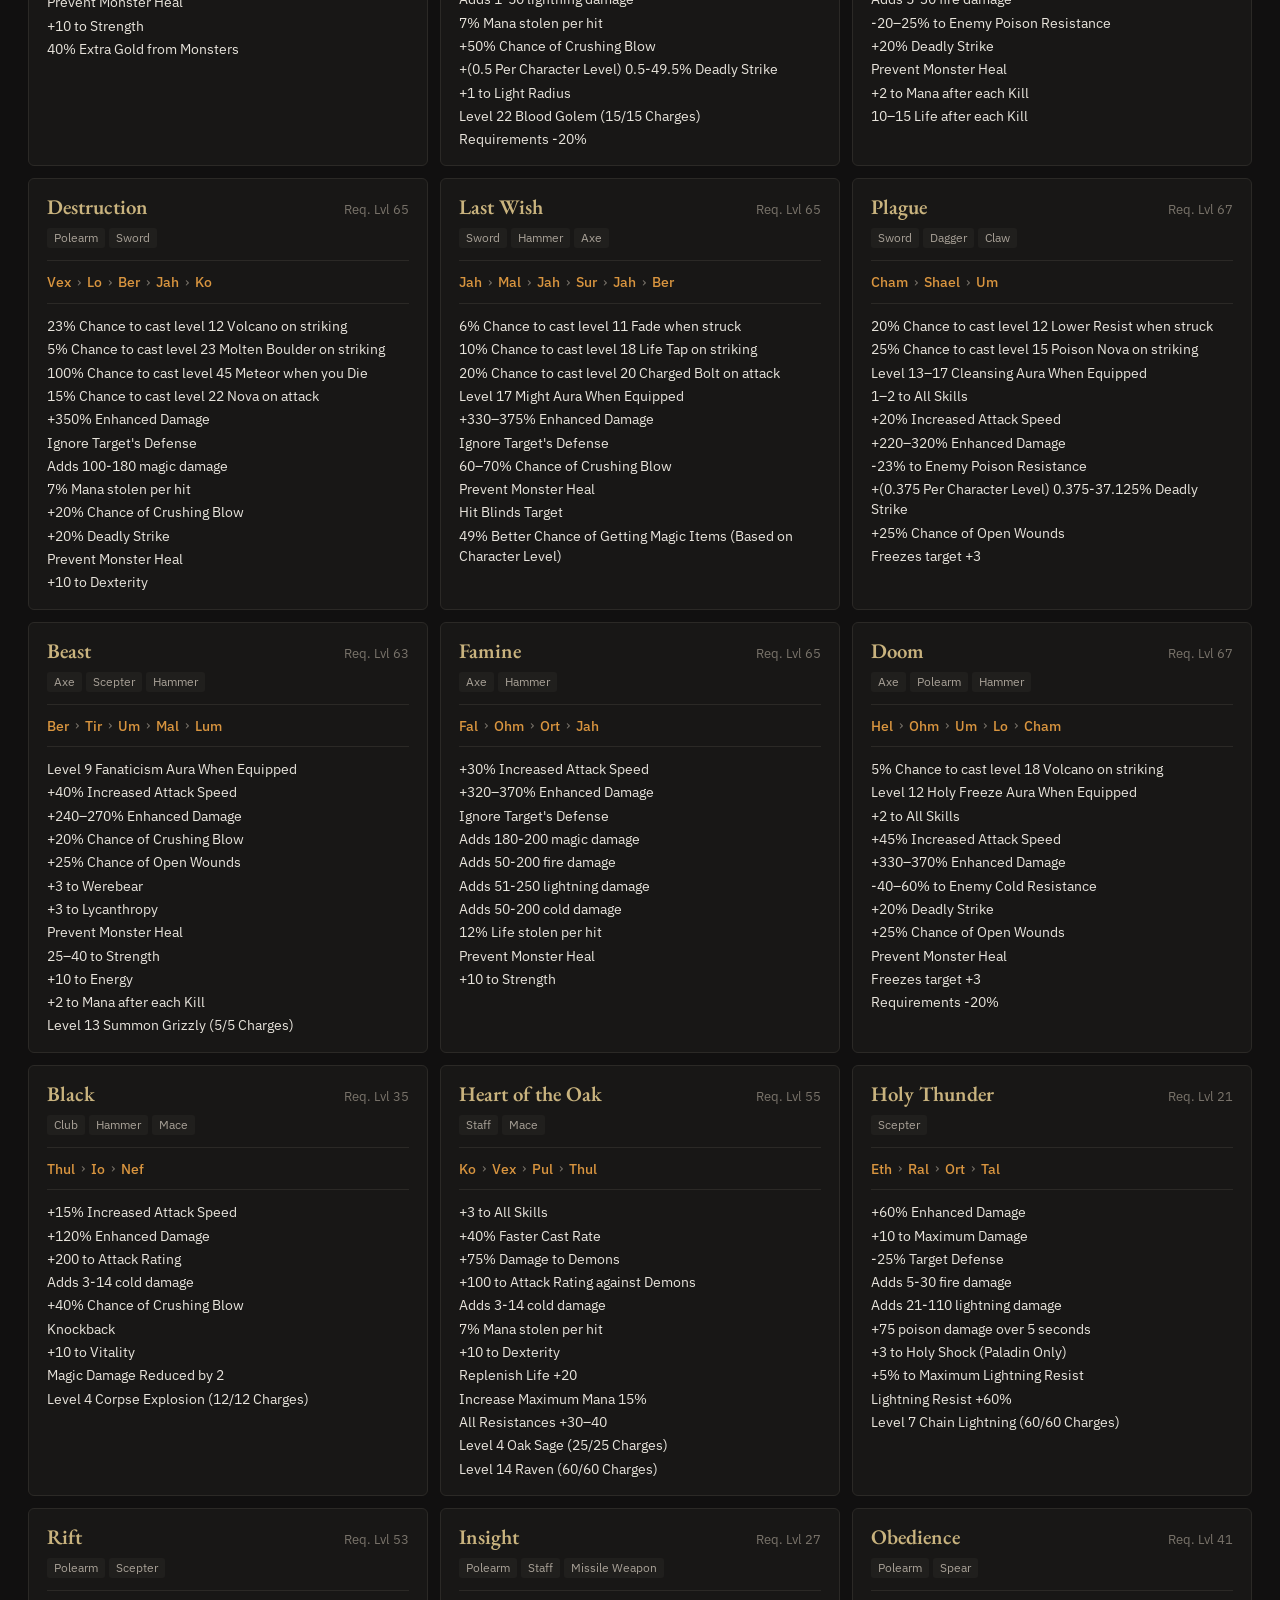
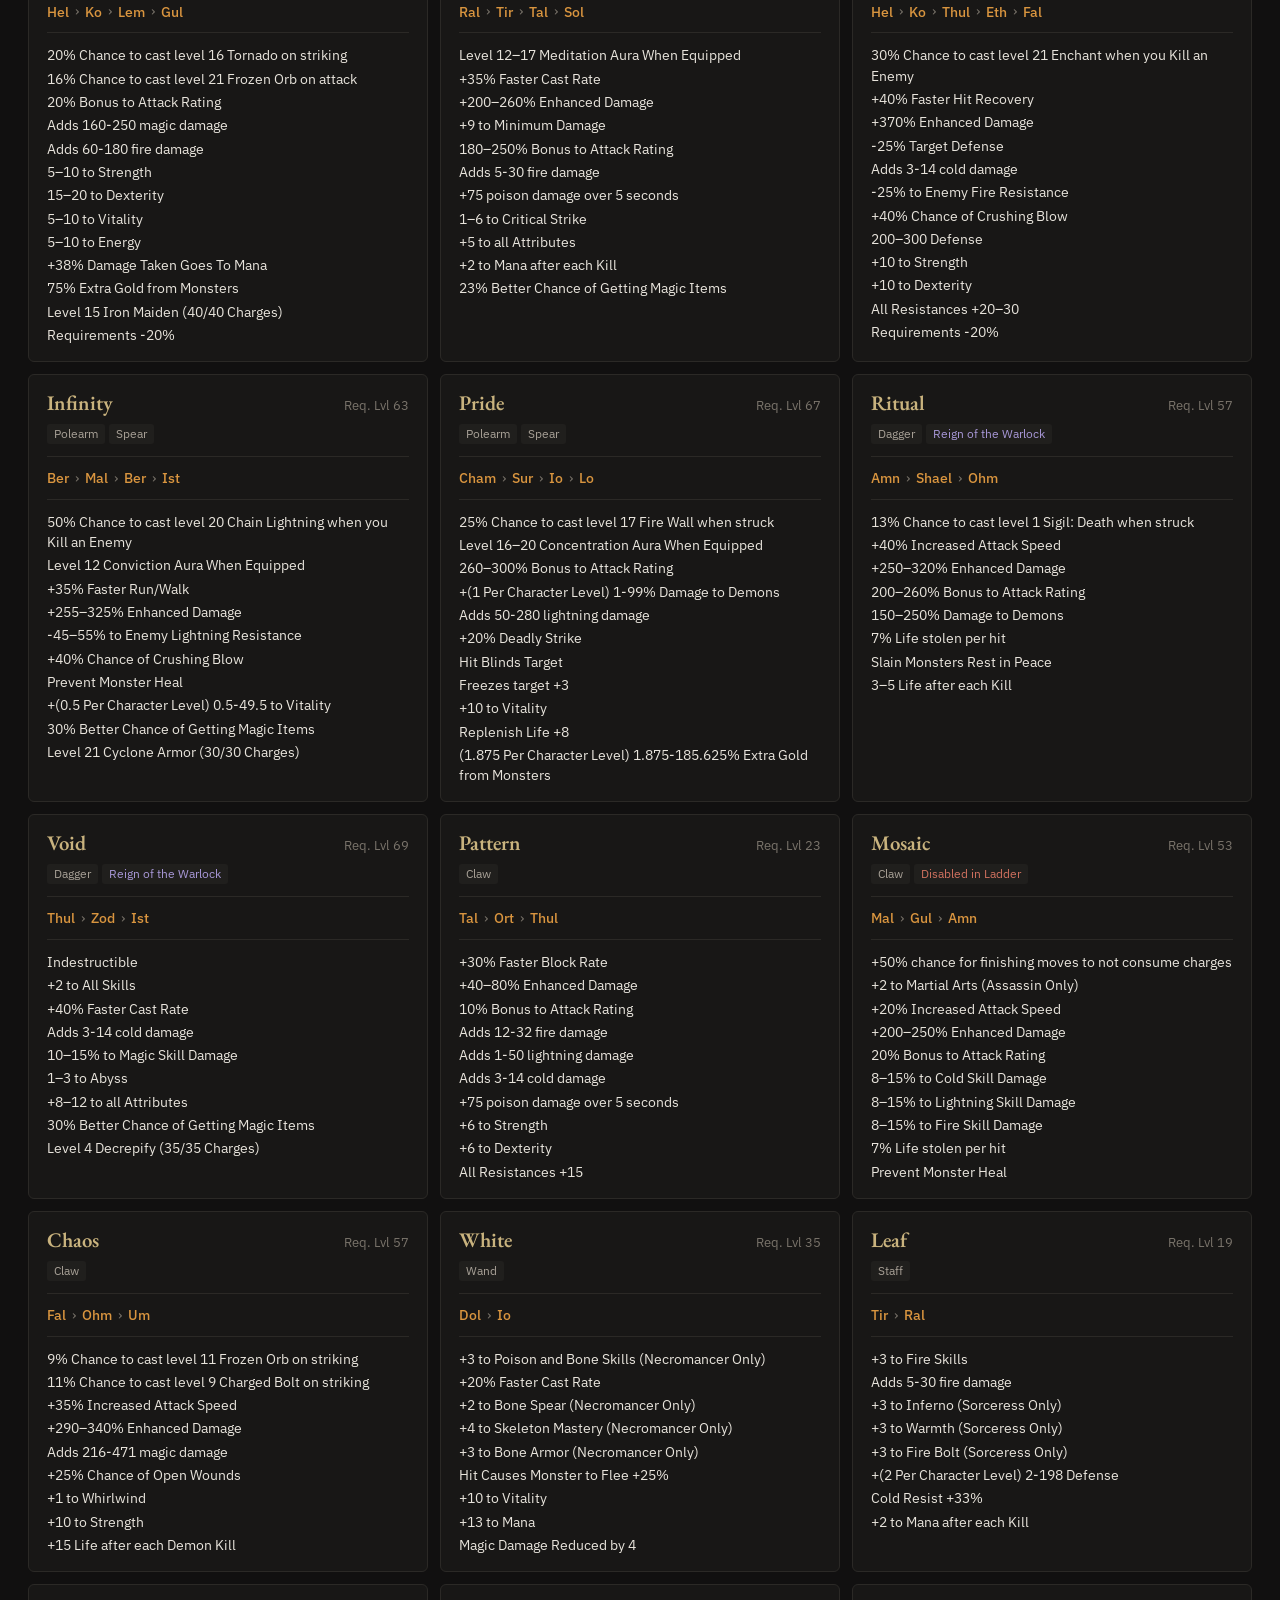
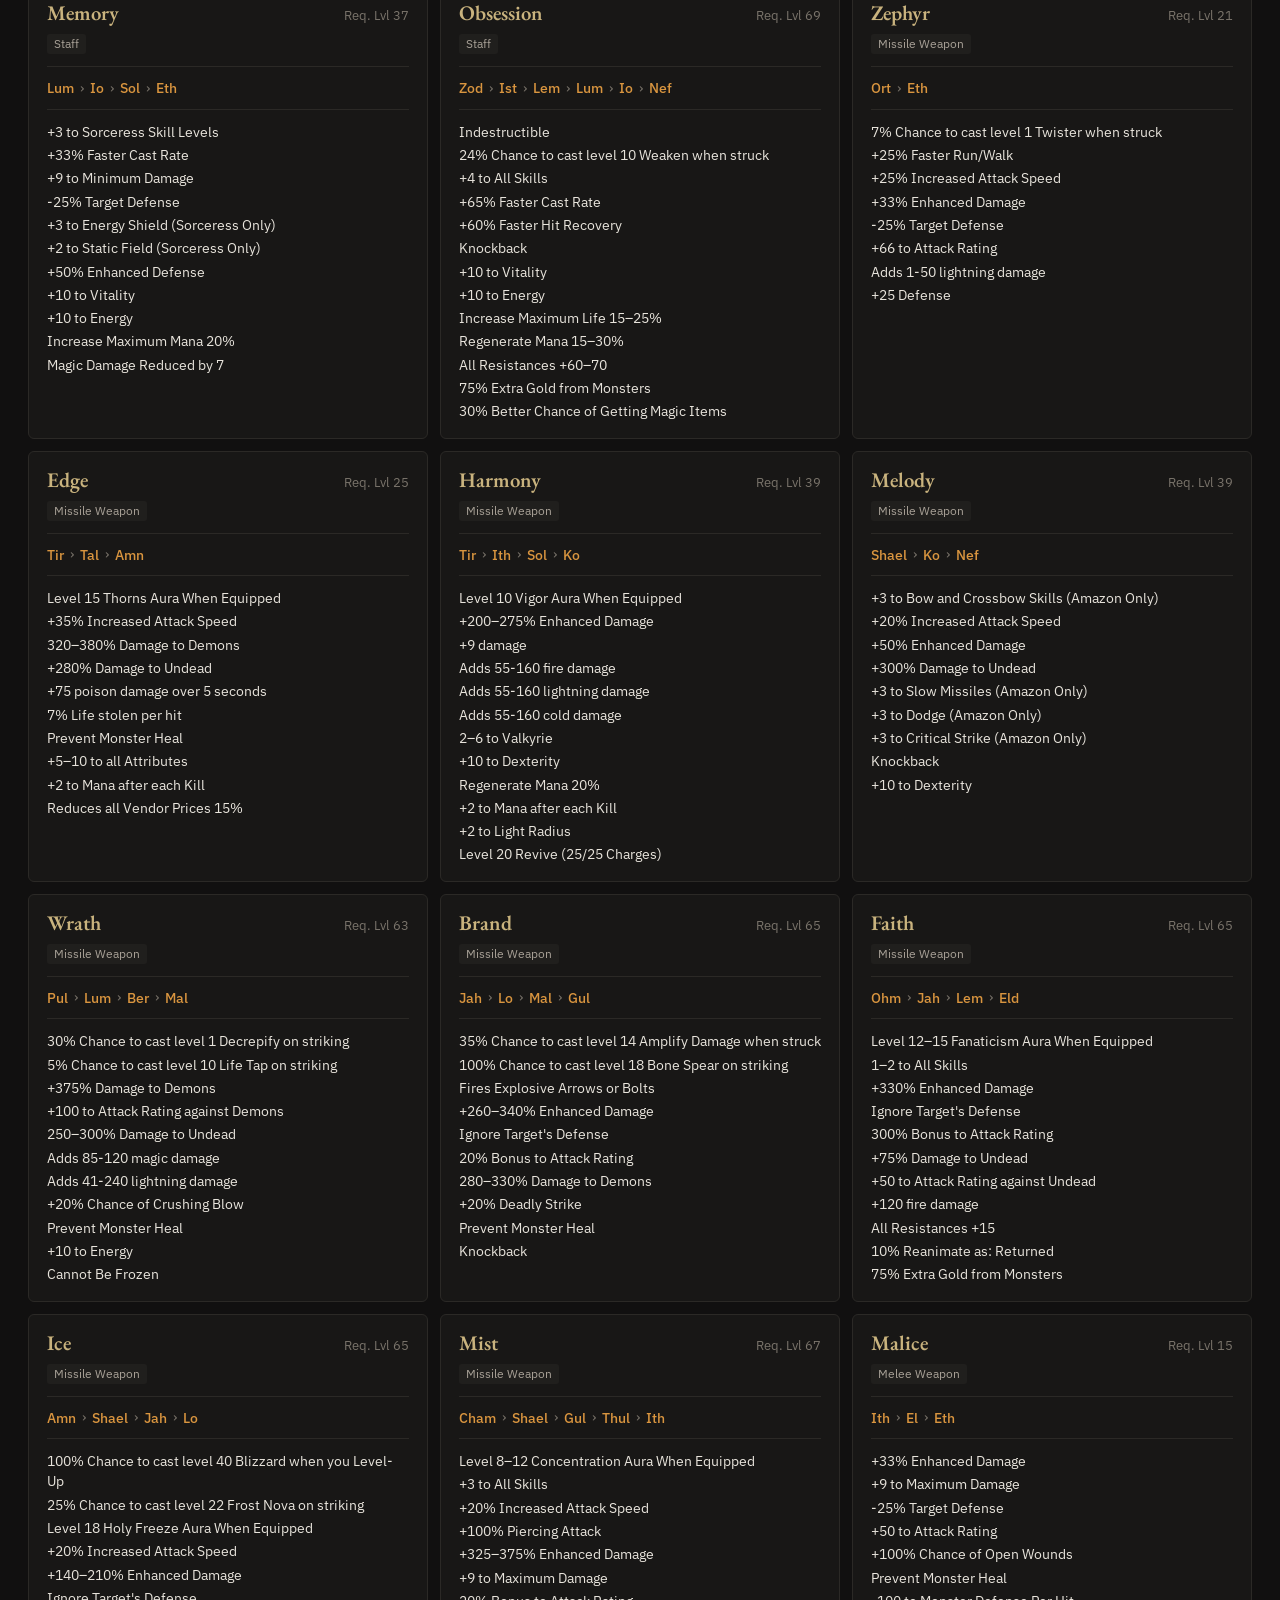
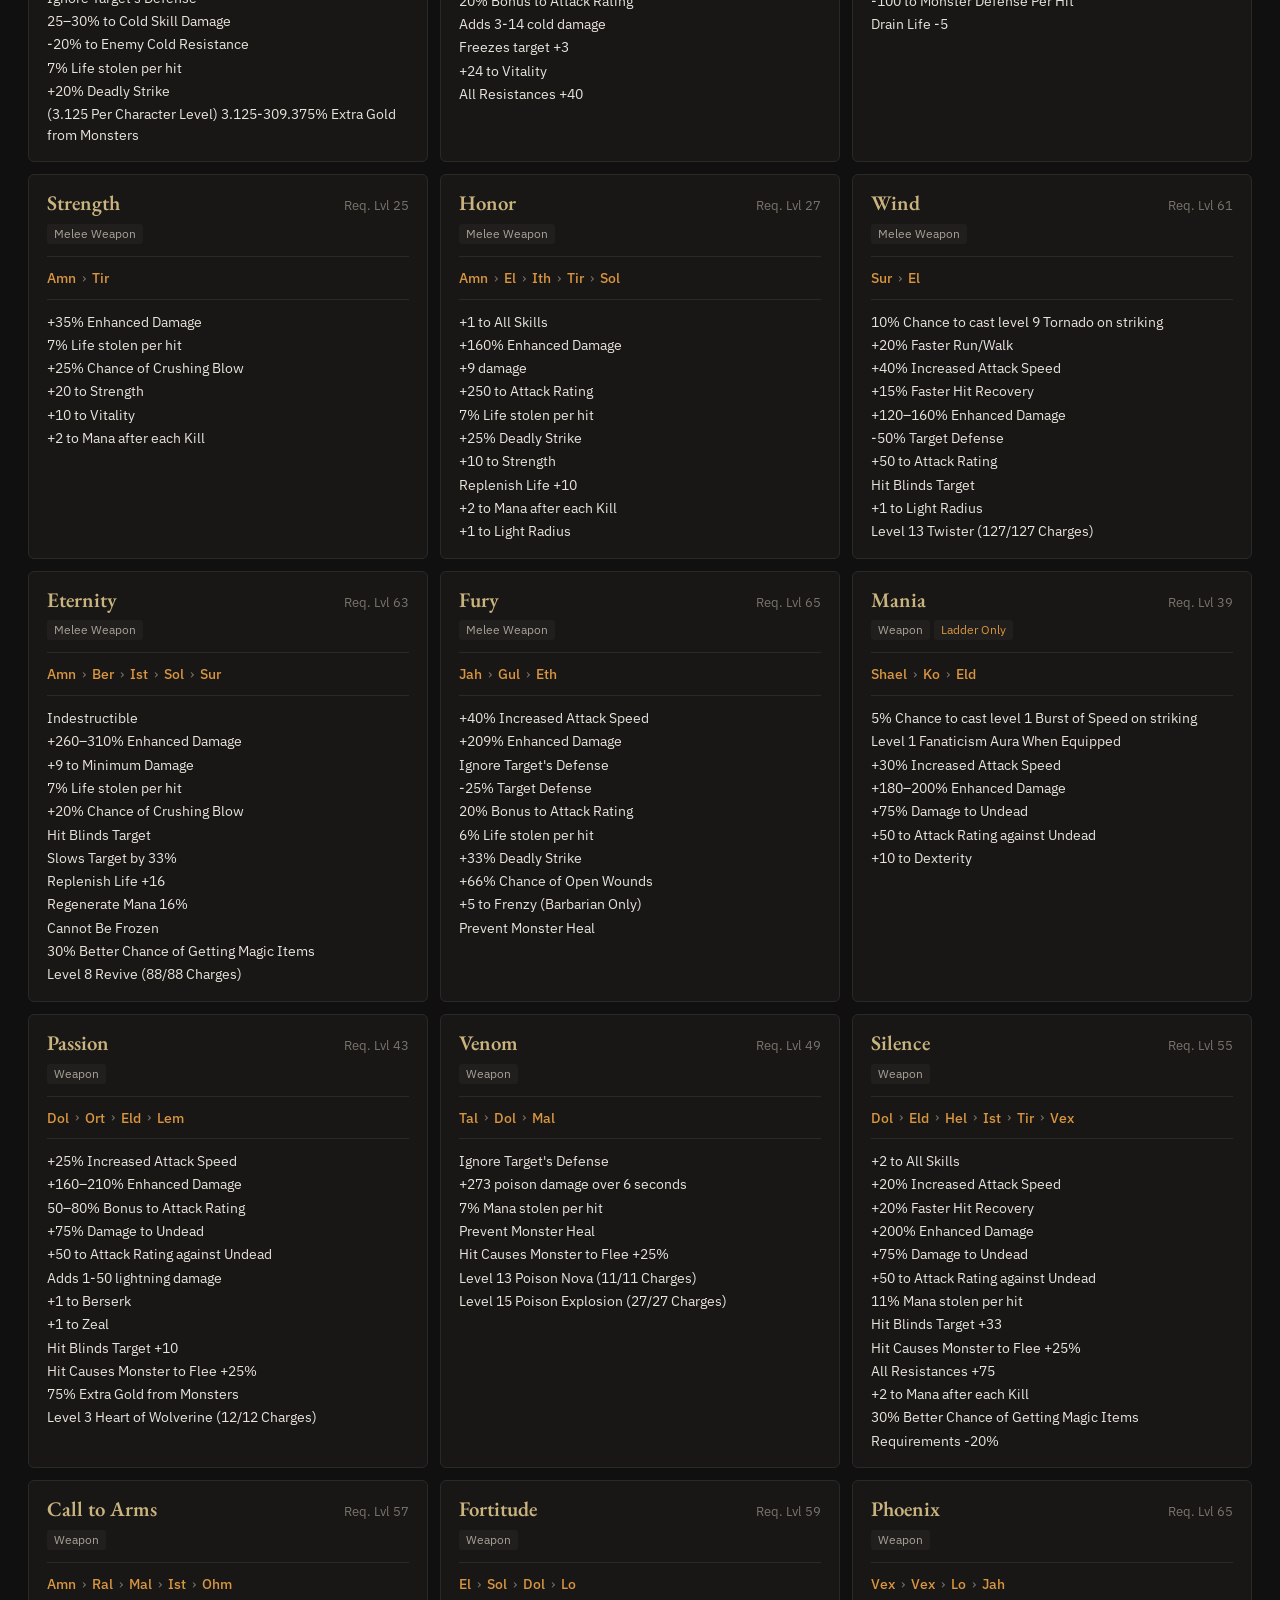
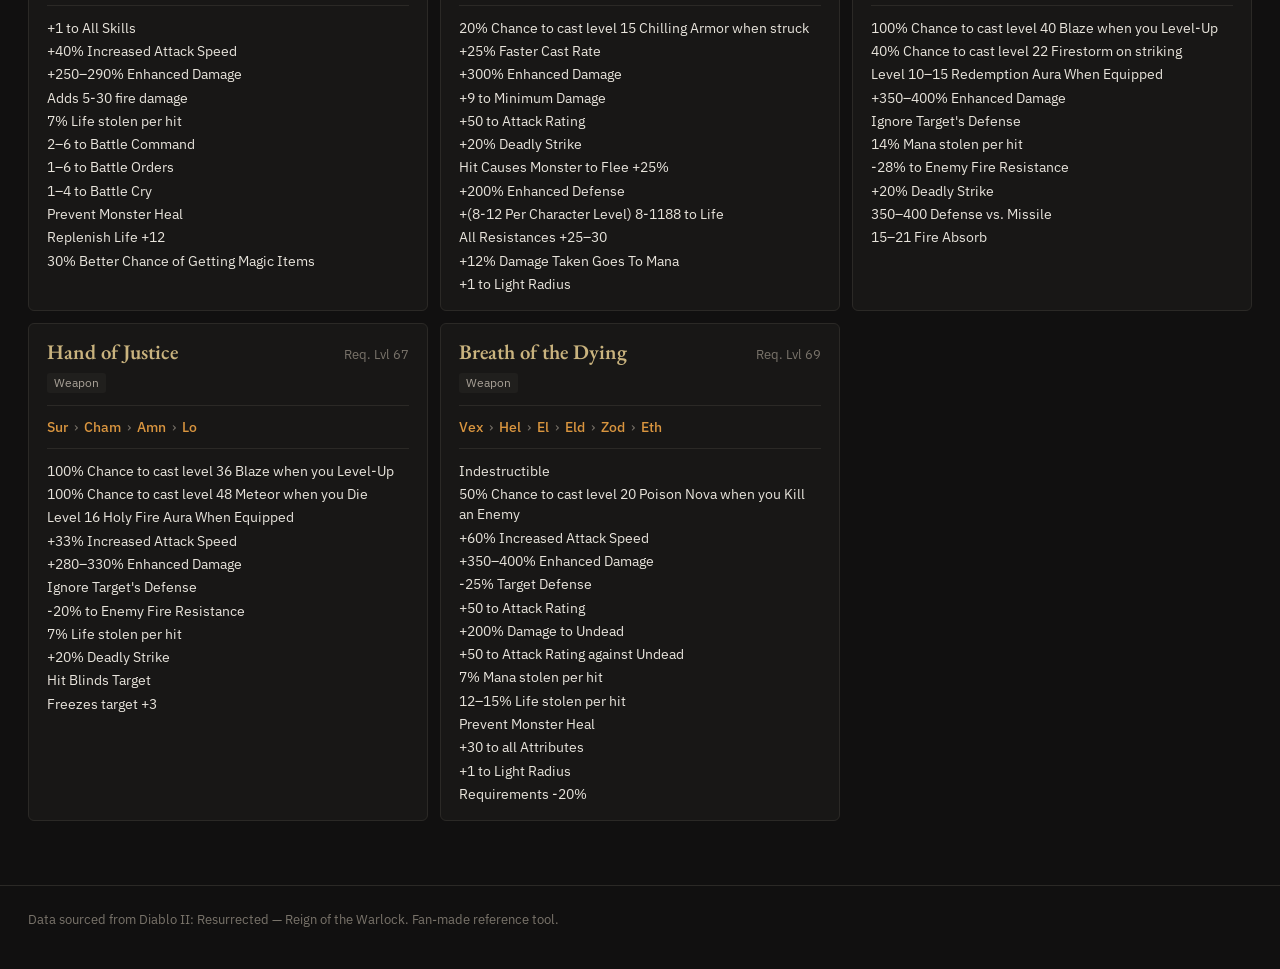
==== commit eb745f1e: "Reorder the theme switch: Minimal Dark, Stained Glass, Star Atlas, Paper, Meadow Co-Authored-By: Cla" ====
--- a/index.html
+++ b/index.html
@@ -8,10 +8,11 @@
   <link rel="preconnect" href="https://fonts.googleapis.com" />
   <link rel="preconnect" href="https://fonts.gstatic.com" crossorigin />
   <link href="https://fonts.googleapis.com/css2?family=EB+Garamond:ital,wght@0,400;0,500;0,600;1,400;1,500&family=IBM+Plex+Sans:wght@400;500;600&display=swap" rel="stylesheet" />
+  <link rel="stylesheet" href="styles.css" id="theme-minimal" />
+  <link rel="stylesheet" href="styles-glass.css" id="theme-glass" />
   <link rel="stylesheet" href="styles-atlas.css" id="theme-atlas" />
-  <link rel="stylesheet" href="styles.css" id="theme-minimal" />
+  <link rel="stylesheet" href="styles-paper.css" id="theme-paper" />
   <link rel="stylesheet" href="styles-meadow.css" id="theme-meadow" />
-  <link rel="stylesheet" href="styles-paper.css" id="theme-paper" />
   <script src="theme.js"></script>
   <link rel="stylesheet" href="runewords-styles.css" />
 </head>
@@ -31,7 +32,7 @@
       </nav>
       <button type="button" class="theme-toggle" id="themeToggle">
         <span class="theme-toggle-swatch" aria-hidden="true"></span>
-        <span class="theme-toggle-label">Minimal Dark theme</span>
+        <span class="theme-toggle-label">Stained Glass theme</span>
       </button>
     </div>
   </header>
--- a/styles.css
+++ b/styles.css
@@ -162,12 +162,12 @@
 
 .theme-toggle:hover { color: var(--text); border-color: var(--text-3); }
 
-/* preview of the Star Atlas theme: navy night with a gilt accent */
+/* preview of the Stained Glass theme: a roundel of red, blue and gold glass */
 .theme-toggle-swatch {
   width: 18px;
   height: 18px;
   border-radius: 50%;
-  background: conic-gradient(#e3c47e 0 110deg, #0a1024 110deg 360deg);
+  background: conic-gradient(#d8574f 0 120deg, #5d8ef0 120deg 240deg, #f0c35a 240deg 360deg);
   box-shadow: 0 0 0 1px rgba(255,255,255,0.15);
 }
 
--- a/styles-glass.css
+++ b/styles-glass.css
@@ -0,0 +1,834 @@
+/* =====================================================
+   DIABLO II CODEX — shared styles (header, filters, cards, modal, footer)
+   "Stained Glass" theme: a cathedral after dark. Coursed ashlar behind
+   everything; cards are leaded — a heavy black rim around deep glass —
+   with arched tops like lancet windows. The header is a panel onto the
+   nave wall (assets/glass/scene.svg): eight lit windows, one for each
+   class, in its colours and with its emblem. Palatino missal face. Accent colors still follow in-game item
+   colors, as lit glass: gold = runeword/unique, emerald = set,
+   amber = rune/crafted.
+   ===================================================== */
+
+*, *::before, *::after { box-sizing: border-box; margin: 0; padding: 0; }
+
+:root {
+  --lead:      #07060a;
+  --stone:     #13101b;
+
+  --bg:          #13101b;
+  --bg-sunk:     #0d0b13;
+  --surface:     #1c1826;  /* card */
+  --surface-2:   #241f31;
+  --line:        #2f2939;
+  --line-strong: #4a4256;
+  --stone-joint: rgba(255,255,255,0.03);
+
+  --text:        #efe6d6;
+  --text-2:      #cfc3b0;
+  --text-3:      #9d9282;
+
+  --gold:        #f0c35a;  /* runeword / unique names */
+  --green:       #3fb883;  /* set items — emerald */
+  --orange:      #ef7b4f;  /* runes, crafted — amber */
+  --blue:        #5d8ef0;  /* magic */
+  --red:         #d8574f;
+  --purple:      #b56ad0;  /* Reign of the Warlock content */
+
+  --accent:      #d8574f;
+  --accent-ink:  #f08a7f;
+
+  --arch:    120px 120px 6px 6px / 30px 30px 6px 6px;  /* a lancet's pointed-ish head */
+
+  --radius:    6px;
+  --radius-sm: 4px;
+
+  --font-display: "Palatino Linotype", "Book Antiqua", Palatino, "Iowan Old Style", Georgia, serif;
+  --font-ui: var(--font-display);
+
+  --page-max: 1600px;
+  --gutter: 30px;
+
+  --ease-out: cubic-bezier(0.22, 1, 0.36, 1);
+
+  /* Light falling through glass: a pale sheen from the top-left */
+  --sheen: linear-gradient(135deg, rgba(255,255,255,0.28), rgba(255,255,255,0) 45%);
+
+  color-scheme: dark;
+}
+
+html {
+  scroll-behavior: smooth;
+  background: var(--bg);
+  -webkit-text-size-adjust: 100%;
+}
+
+/* Coursed ashlar: long horizontal joints, staggered vertical ones */
+body {
+  min-height: 100vh;
+  background-color: var(--bg);
+  background-image:
+    linear-gradient(0deg, var(--stone-joint) 1px, transparent 1px),
+    linear-gradient(90deg, var(--stone-joint) 1px, transparent 1px),
+    linear-gradient(90deg, var(--stone-joint) 1px, transparent 1px);
+  background-size: 100% 3.5rem, 9rem 7rem, 9rem 7rem;
+  background-position: 0 0, 0 0, 4.5rem 3.5rem;
+  color: var(--text);
+  font-family: var(--font-ui);
+  font-size: 16px;
+  line-height: 1.6;
+  -webkit-font-smoothing: antialiased;
+}
+
+::selection { background: rgba(240,195,90,0.35); color: #fff; }
+
+button { font: inherit; color: inherit; }
+
+:focus-visible {
+  outline: 2px solid var(--gold);
+  outline-offset: 3px;
+}
+
+/* ══════════════════════════════════════════
+   HEADER — one leaded panel onto the nave wall: a row of lit lancet
+   windows, shafts of coloured light and candles on the sill
+══════════════════════════════════════════ */
+.site-header {
+  padding: 22px var(--gutter) 0;
+}
+
+.header-inner {
+  position: relative;
+  max-width: var(--page-max);
+  height: 280px;
+  margin: 0 auto;
+  padding: 30px 32px 26px;
+  display: flex;
+  flex-direction: column;
+  justify-content: space-between;
+  align-items: flex-start;
+  gap: 20px;
+  border: 3px solid var(--lead);
+  border-radius: 12px;
+  overflow: hidden;
+  /* a dark wash over the left so the title reads against the stone */
+  background:
+    linear-gradient(90deg, rgba(13,11,19,0.9) 0, rgba(13,11,19,0.5) 24%, rgba(13,11,19,0) 36%),
+    #1b1726 url("assets/glass/scene.svg") right bottom / cover no-repeat;
+  box-shadow:
+    inset 0 0 0 1px rgba(240,195,90,0.35),
+    0 3px 0 var(--gold),
+    0 24px 44px -26px rgba(0,0,0,0.95);
+}
+
+/* Brand: a small rose window, then the title */
+.header-title-block {
+  display: grid;
+  grid-template-columns: 56px auto;
+  column-gap: 16px;
+  align-items: center;
+}
+
+.header-title-block::before {
+  content: "";
+  grid-row: 1 / span 2;
+  width: 56px;
+  height: 56px;
+  border-radius: 50%;
+  border: 3px solid var(--lead);
+  background:
+    radial-gradient(circle, var(--gold) 0 17%, var(--lead) 17% 27%, transparent 27%),
+    conic-gradient(from -22.5deg,
+      #d8574f 0 41deg,  var(--lead) 41deg 45deg,
+      #5d8ef0 45deg 86deg,  var(--lead) 86deg 90deg,
+      #f0c35a 90deg 131deg, var(--lead) 131deg 135deg,
+      #3fb883 135deg 176deg, var(--lead) 176deg 180deg,
+      #b56ad0 180deg 221deg, var(--lead) 221deg 225deg,
+      #d8574f 225deg 266deg, var(--lead) 266deg 270deg,
+      #5d8ef0 270deg 311deg, var(--lead) 311deg 315deg,
+      #3fb883 315deg 356deg, var(--lead) 356deg 360deg);
+  box-shadow: 0 0 0 2px #2a2433, 0 0 0 3px var(--line-strong), 0 0 18px -2px rgba(240,195,90,0.5);
+}
+
+.site-title {
+  font-family: var(--font-display);
+  font-size: 2.3rem;
+  font-weight: 600;
+  line-height: 1.05;
+  letter-spacing: 0.02em;
+  color: var(--text);
+  text-shadow: 0 2px 12px rgba(0,0,0,0.8);
+}
+
+.site-title em {
+  font-style: normal;
+  color: var(--accent);
+}
+
+.site-subtitle {
+  margin-top: 6px;
+  font-size: 0.8rem;
+  letter-spacing: 0.2em;
+  text-transform: uppercase;
+  font-variant-caps: small-caps;
+  color: var(--text-2);
+}
+
+/* Nav: plain leaded buttons along the foot of the panel */
+.site-nav {
+  display: flex;
+  gap: 6px;
+}
+
+.nav-link {
+  display: inline-flex;
+  align-items: center;
+  height: 36px;
+  padding: 0 16px;
+  font-size: 0.9rem;
+  font-weight: 600;
+  letter-spacing: 0.04em;
+  color: var(--text-2);
+  text-decoration: none;
+  background: rgba(28,24,38,0.85);
+  border: 2px solid var(--lead);
+  border-radius: 6px;
+  box-shadow: inset 0 0 0 1px var(--line-strong);
+  transition: background-color 0.2s var(--ease-out), color 0.2s var(--ease-out);
+}
+
+.nav-link:hover { color: var(--text); background: var(--surface-2); }
+
+.nav-link.active {
+  background: var(--sheen), var(--gold);
+  color: var(--lead);
+  box-shadow: inset 0 0 0 1px rgba(255,255,255,0.3);
+}
+
+/* Theme switch — top-right corner of the panel */
+.theme-toggle {
+  position: absolute;
+  top: 22px;
+  right: 24px;
+  display: inline-flex;
+  align-items: center;
+  gap: 9px;
+  height: 36px;
+  padding: 0 14px 0 6px;
+  font-size: 0.85rem;
+  font-weight: 600;
+  color: var(--text-2);
+  background: rgba(28,24,38,0.9);
+  border: 2px solid var(--lead);
+  border-radius: 6px;
+  box-shadow: inset 0 0 0 1px var(--line-strong);
+  cursor: pointer;
+  white-space: nowrap;
+  transition: background-color 0.2s var(--ease-out), color 0.2s var(--ease-out);
+}
+
+.theme-toggle:hover { background: var(--gold); color: var(--lead); }
+
+/* preview of the Star Atlas theme: navy night with a gilt accent */
+.theme-toggle-swatch {
+  width: 22px;
+  height: 22px;
+  border-radius: 50%;
+  border: 2px solid var(--lead);
+  background: conic-gradient(#e3c47e 0 110deg, #0a1024 110deg 360deg);
+}
+
+/* ══════════════════════════════════════════
+   FILTERS
+══════════════════════════════════════════ */
+.filters-inner {
+  max-width: var(--page-max);
+  margin: 0 auto;
+  padding: 30px var(--gutter) 24px;
+  display: flex;
+  flex-direction: column;
+  gap: 12px;
+}
+
+/* Each filter row: label in a fixed left column, controls to the right */
+.filter-block {
+  display: grid;
+  grid-template-columns: 100px 1fr;
+  align-items: start;
+  column-gap: 20px;
+  row-gap: 8px;
+}
+
+.filter-block.hidden { display: none; }
+
+.filter-label,
+.sort-label {
+  font-size: 0.78rem;
+  letter-spacing: 0.2em;
+  text-transform: uppercase;
+  font-variant-caps: small-caps;
+  color: var(--accent-ink);
+  line-height: 34px;  /* matches pill height so labels align with first row */
+  white-space: nowrap;
+}
+
+.filter-search-block { margin-bottom: 6px; }
+.filter-search-block .filter-label { line-height: 42px; }
+
+.search-stats-row {
+  display: flex;
+  align-items: center;
+  gap: 16px;
+  flex-wrap: wrap;
+}
+
+.search-input {
+  flex: 0 1 440px;
+  min-width: 220px;
+  height: 42px;
+  background: var(--surface);
+  border: 2px solid var(--lead);
+  border-radius: 8px;
+  box-shadow: inset 0 0 0 1px var(--line-strong);
+  color: var(--text);
+  font-family: var(--font-display);
+  font-size: 1rem;
+  padding: 0 18px;
+  outline: none;
+  transition: box-shadow 0.2s var(--ease-out);
+}
+
+.search-input:hover { box-shadow: inset 0 0 0 1px var(--text-3); }
+.search-input:focus { box-shadow: inset 0 0 0 2px var(--gold), 0 0 14px -4px rgba(240,195,90,0.6); }
+.search-input::placeholder { color: var(--text-3); font-style: italic; }
+
+.header-stats {
+  display: flex;
+  align-items: center;
+  gap: 8px 14px;
+  flex-wrap: wrap;
+  margin-left: auto;
+  font-size: 0.95rem;
+  font-style: italic;
+  color: var(--text-2);
+}
+
+.stat-pill { white-space: nowrap; font-variant-numeric: tabular-nums; }
+.stat-pill + .stat-pill { margin-left: -6px; }
+.stat-pill + .stat-pill::before { content: '◆'; margin-right: 8px; font-size: 0.6em; vertical-align: 0.2em; color: var(--gold); font-style: normal; }
+
+/* Secondary action buttons — plain leaded buttons */
+.rune-view-toggle,
+.reset-btn,
+.clear-runes-btn,
+.stat-view-toggle,
+.modal-source-link {
+  display: inline-flex;
+  align-items: center;
+  height: 34px;
+  padding: 0 16px;
+  font-size: 0.85rem;
+  font-weight: 600;
+  font-style: normal;
+  letter-spacing: 0.05em;
+  color: var(--text);
+  background: var(--surface);
+  border: 2px solid var(--lead);
+  border-radius: 6px;
+  box-shadow: inset 0 0 0 1px var(--line-strong);
+  cursor: pointer;
+  text-decoration: none;
+  white-space: nowrap;
+  transition: background-color 0.2s var(--ease-out), color 0.2s var(--ease-out);
+}
+
+.rune-view-toggle:hover,
+.reset-btn:hover,
+.clear-runes-btn:hover,
+.stat-view-toggle:hover,
+.modal-source-link:hover { background: var(--gold); color: var(--lead); }
+
+.rune-view-toggle:active,
+.reset-btn:active,
+.clear-runes-btn:active,
+.stat-view-toggle:active,
+.modal-source-link:active { transform: translateY(1px); }
+
+/* Pills */
+.pill-group {
+  display: flex;
+  flex-wrap: wrap;
+  gap: 6px;
+}
+
+.pill-row-break {
+  flex-basis: 100%;
+  height: 0;
+}
+
+.pill,
+.sort-btn {
+  height: 34px;
+  font-size: 0.88rem;
+  color: var(--text-2);
+  background: var(--surface);
+  border: 2px solid var(--lead);
+  border-radius: 6px;
+  padding: 0 13px;
+  cursor: pointer;
+  white-space: nowrap;
+  transition: background-color 0.2s var(--ease-out), color 0.2s var(--ease-out);
+}
+
+.pill:hover,
+.sort-btn:hover { color: var(--text); background: var(--surface-2); }
+
+/* Active: a pane of red glass with a gold inner fillet, lit from above */
+.pill.active,
+.sort-btn.active {
+  background: var(--sheen), var(--accent);
+  color: #140c0c;
+  font-weight: 600;
+  box-shadow: inset 0 0 0 2px rgba(240,195,90,0.7);
+}
+
+.filter-source-ladder-row {
+  display: flex;
+  gap: 12px 40px;
+  flex-wrap: wrap;
+}
+
+.source-ladder-group {
+  display: grid;
+  grid-template-columns: 100px 1fr;
+  column-gap: 20px;
+  align-items: start;
+}
+
+.source-ladder-group + .source-ladder-group { grid-template-columns: auto 1fr; }
+
+/* ── Rune grid ── */
+/* Runes row: label on top so the grid gets the full page width and
+   all 33 runes share one line (wrapping only when they cannot fit) */
+.filter-rune-block { grid-template-columns: 1fr; row-gap: 6px; }
+.filter-rune-block .filter-label { line-height: 1.4; }
+
+.rune-grid {
+  display: flex;
+  flex-wrap: wrap;
+  gap: 4px;
+  padding: 2px 2px 6px;
+}
+
+.rune-btn {
+  display: flex;
+  flex: 1 1 0;
+  align-items: center;
+  justify-content: center;
+  min-width: auto;
+  max-width: 64px;  /* keeps a wrapped leftover from stretching */
+  height: 34px;
+  background: var(--surface);
+  border: 2px solid var(--lead);
+  border-radius: 6px;
+  padding: 0 3px;
+  cursor: pointer;
+  transition: background-color 0.2s var(--ease-out);
+}
+
+.rune-btn:hover { background: var(--surface-2); }
+.rune-btn.selected { background: var(--sheen), var(--orange); box-shadow: inset 0 0 0 1px rgba(255,255,255,0.35); }
+
+.rune-icon-img { width: 26px; height: 26px; object-fit: contain; transition: transform 0.2s ease, opacity 0.2s ease; }
+.rune-icon-label { font-size: 0.88rem; color: var(--orange); white-space: nowrap; }
+.rune-btn.selected .rune-icon-label { color: #140c0c; font-weight: 600; }
+
+/* Icon / text toggle — mirrors .rune-tag behavior on runeword cards */
+body.rune-icons .rune-icon-label { display: none; }
+body:not(.rune-icons) .rune-icon-img { display: none; }
+
+body.rune-icons .rune-grid { gap: 2px; }
+
+body.rune-icons .rune-btn {
+  height: auto;
+  min-width: 24px;
+  max-width: 48px;
+  background: transparent;
+  border-color: transparent;
+  border-radius: 50%;
+  padding: 3px;
+}
+
+body.rune-icons .rune-btn .rune-icon-img { width: 100%; max-width: 38px; height: auto; aspect-ratio: 1; opacity: 0.8; }
+body.rune-icons .rune-btn:hover .rune-icon-img { opacity: 1; }
+
+/* A selected rune glows like a lit roundel */
+body.rune-icons .rune-btn.selected {
+  background: radial-gradient(circle, rgba(239,123,79,0.45), rgba(239,123,79,0) 70%);
+  border-color: var(--lead);
+  box-shadow: 0 0 0 2px var(--gold), 0 0 14px -2px rgba(239,123,79,0.8);
+}
+
+body.rune-icons .rune-btn.selected .rune-icon-img { opacity: 1; }
+
+.rune-grid-foot {
+  display: flex;
+  align-items: center;
+  gap: 16px;
+  flex-wrap: wrap;
+}
+
+.filter-hint {
+  font-size: 0.92rem;
+  font-style: italic;
+  color: var(--text-3);
+}
+
+/* Instant custom tooltip — a small leaded label */
+.rune-tooltip {
+  position: fixed;
+  z-index: 1000;
+  background: var(--surface);
+  color: var(--text);
+  border: 2px solid var(--lead);
+  box-shadow: inset 0 0 0 1px var(--gold), 0 8px 18px -8px rgba(0,0,0,0.9);
+  font-size: 0.85rem;
+  font-weight: 600;
+  padding: 4px 11px;
+  border-radius: 6px;
+  white-space: nowrap;
+  pointer-events: none;
+  opacity: 0;
+  transition: opacity 0.08s ease;
+}
+
+.rune-tooltip.visible { opacity: 1; }
+
+/* ══════════════════════════════════════════
+   RESULTS / SORT BAR
+══════════════════════════════════════════ */
+.results-section {
+  max-width: var(--page-max);
+  margin: 0 auto;
+  padding: 24px var(--gutter) 64px;
+  border-top: 1px solid var(--line-strong);
+}
+
+.sort-bar {
+  display: flex;
+  align-items: center;
+  gap: 6px;
+  flex-wrap: wrap;
+  margin-bottom: 26px;
+}
+
+.sort-label { margin-right: 10px; line-height: 1; }
+
+.stat-view-toggle { margin-left: auto; }
+.stat-view-toggle.active { background: var(--sheen), var(--gold); color: var(--lead); }
+
+/* ══════════════════════════════════════════
+   BADGES — little panes of coloured glass in lead
+══════════════════════════════════════════ */
+.badge {
+  display: inline-block;
+  font-size: 0.72rem;
+  font-weight: 600;
+  letter-spacing: 0.06em;
+  line-height: 1;
+  padding: 4px 8px;
+  border: 2px solid var(--lead);
+  border-radius: 4px;
+  background: var(--sheen), var(--surface-2);
+  color: var(--text-2);
+  white-space: nowrap;
+}
+
+.badge-type     { background: var(--sheen), var(--green);  color: var(--lead); }
+.badge-class    { background: var(--sheen), var(--green);  color: var(--lead); }
+.badge-ladder   { background: var(--sheen), var(--gold);   color: var(--lead); }
+.badge-disabled { background: var(--sheen), var(--red);    color: var(--lead); }
+.badge-new      { background: var(--sheen), var(--purple); color: var(--lead); }
+
+/* ══════════════════════════════════════════
+   CARD LIST SHARED — leaded panels with arched heads
+══════════════════════════════════════════ */
+.rw-card,
+.set-card,
+.recipe-card {
+  position: relative;
+  background:
+    linear-gradient(180deg, rgba(240,195,90,0.07), rgba(240,195,90,0) 90px),
+    var(--surface);
+  border: 3px solid var(--lead);
+  border-radius: var(--arch);
+  padding: 24px 22px 20px;
+  cursor: pointer;
+  box-shadow: inset 0 0 0 1px var(--line);
+  transition: box-shadow 0.3s var(--ease-out), transform 0.3s var(--ease-out);
+}
+
+.rw-card:hover,
+.set-card:hover,
+.recipe-card:hover {
+  transform: translateY(-2px);
+  box-shadow: inset 0 0 0 1px rgba(240,195,90,0.55), 0 0 24px -6px rgba(240,195,90,0.4);
+}
+
+/* Group headings (set tiers, recipe categories) */
+.tier-header,
+.category-header {
+  display: flex;
+  align-items: center;
+  gap: 14px;
+  margin-bottom: 22px;
+}
+
+.tier-header-text,
+.category-header-text {
+  font-family: var(--font-display);
+  font-size: 1.6rem;
+  font-weight: 500;
+  letter-spacing: 0.01em;
+  color: var(--text);
+  white-space: nowrap;
+}
+
+/* Gold lozenges either side of the count, like the eyebrow in the reference */
+.category-header-count {
+  display: inline-flex;
+  align-items: center;
+  gap: 0.6em;
+  font-size: 0.78rem;
+  letter-spacing: 0.2em;
+  color: var(--accent-ink);
+  font-variant-numeric: tabular-nums;
+  white-space: nowrap;
+}
+
+.category-header-count::before {
+  content: "";
+  width: 0.5em;
+  height: 0.5em;
+  background: var(--gold);
+  border: 1.5px solid var(--lead);
+  transform: rotate(45deg);
+}
+
+.tier-header-line,
+.category-header-line {
+  display: block;
+  flex: 1;
+  height: 3px;
+  background: var(--lead);
+  box-shadow: 0 1px 0 var(--line-strong);
+}
+
+.rw-stat-line,
+.set-bonus-line {
+  font-size: 0.95rem;
+  color: var(--text);
+  line-height: 1.45;
+}
+
+.rw-stat-more,
+.set-bonus-more {
+  font-size: 0.88rem;
+  font-style: italic;
+  color: var(--text-3);
+  margin-top: 2px;
+}
+
+/* ══════════════════════════════════════════
+   EMPTY STATE
+══════════════════════════════════════════ */
+.empty-state {
+  text-align: center;
+  padding: 80px 20px;
+  color: var(--text-2);
+  font-size: 1.1rem;
+  font-style: italic;
+}
+.empty-state.hidden { display: none; }
+.empty-icon { display: none; }
+.empty-state p { margin-bottom: 16px; }
+
+/* ══════════════════════════════════════════
+   MODAL — a tall window in the nave wall
+══════════════════════════════════════════ */
+.modal-overlay {
+  position: fixed;
+  inset: 0;
+  background: rgba(7,6,10,0.8);
+  -webkit-backdrop-filter: blur(4px);
+  backdrop-filter: blur(4px);
+  z-index: 200;
+  display: grid;
+  place-items: center;
+  padding: 48px 20px;
+  overflow-y: auto;
+  overscroll-behavior: contain;
+  animation: fadein 0.25s ease both;
+}
+.modal-overlay.hidden { display: none; }
+
+@keyframes fadein { from { opacity: 0; } to { opacity: 1; } }
+@keyframes rise { from { opacity: 0; transform: translateY(10px); } to { opacity: 1; transform: none; } }
+
+.modal-box {
+  position: relative;
+  max-width: 640px;
+  width: 100%;
+  padding: 44px 38px 32px;
+  background:
+    linear-gradient(180deg, rgba(240,195,90,0.08), rgba(240,195,90,0) 140px),
+    var(--surface);
+  border: 4px solid var(--lead);
+  border-radius: 320px 320px 8px 8px / 70px 70px 8px 8px;
+  box-shadow: inset 0 0 0 2px rgba(240,195,90,0.55), 0 0 60px -18px rgba(240,195,90,0.35), 0 30px 60px -24px rgba(0,0,0,0.95);
+  animation: rise 0.45s var(--ease-out) both;
+}
+
+.modal-close {
+  position: absolute;
+  top: 46px;  /* clear of the arched head */
+  right: 26px;
+  width: 36px;
+  height: 36px;
+  background: var(--surface-2);
+  border: 2px solid var(--lead);
+  border-radius: 50%;
+  box-shadow: inset 0 0 0 1px var(--line-strong);
+  color: var(--text-2);
+  cursor: pointer;
+  font-size: 0.85rem;
+  transition: background-color 0.2s var(--ease-out), color 0.2s var(--ease-out);
+}
+.modal-close:hover { background: var(--gold); color: var(--lead); }
+
+.modal-name {
+  font-family: var(--font-display);
+  font-size: 2.2rem;
+  font-weight: 600;
+  letter-spacing: 0.01em;
+  line-height: 1.1;
+  color: var(--gold);
+  margin: 0 44px 14px 0;
+}
+
+.modal-meta {
+  display: flex;
+  flex-wrap: wrap;
+  gap: 6px;
+  margin-bottom: 26px;
+}
+
+.modal-section-label {
+  display: flex;
+  align-items: center;
+  gap: 12px;
+  font-size: 0.78rem;
+  letter-spacing: 0.2em;
+  text-transform: uppercase;
+  font-variant-caps: small-caps;
+  color: var(--accent-ink);
+  margin: 26px 0 10px;
+}
+.modal-section-label::before {
+  content: "";
+  flex: none;
+  width: 0.5em;
+  height: 0.5em;
+  background: var(--gold);
+  border: 1.5px solid var(--lead);
+  transform: rotate(45deg);
+}
+.modal-section-label::after {
+  content: "";
+  flex: 1;
+  height: 1px;
+  background: var(--line-strong);
+}
+.modal-inner > .modal-section-label:first-of-type { margin-top: 0; }
+
+.modal-stats {
+  list-style: none;
+  display: flex;
+  flex-direction: column;
+  gap: 4px;
+}
+.modal-stat-item { font-size: 1rem; color: var(--text); }
+
+.modal-ladder-note,
+.modal-expansion-note,
+.modal-disabled-note {
+  margin-top: 24px;
+  padding: 10px 14px;
+  font-size: 0.95rem;
+  font-style: italic;
+  color: var(--text-2);
+  background: var(--surface-2);
+  border: 2px solid var(--lead);
+  border-left: 6px solid var(--line-strong);
+  border-radius: 4px;
+}
+.modal-ladder-note   { border-left-color: var(--gold); }
+.modal-expansion-note{ border-left-color: var(--purple); }
+.modal-disabled-note { border-left-color: var(--red); }
+.modal-ladder-note + .modal-disabled-note,
+.modal-ladder-note + .modal-expansion-note,
+.modal-disabled-note + .modal-expansion-note { margin-top: 8px; }
+
+.modal-source-link { margin-top: 22px; }
+
+/* ══════════════════════════════════════════
+   FOOTER
+══════════════════════════════════════════ */
+.site-footer {
+  padding: 26px var(--gutter) 36px;
+  color: var(--text-3);
+  font-size: 0.88rem;
+  font-style: italic;
+  text-align: center;
+  background: var(--bg-sunk);
+  border-top: 3px solid var(--lead);
+  box-shadow: inset 0 3px 0 var(--gold);
+}
+
+/* ══════════════════════════════════════════
+   RESPONSIVE / MOTION
+══════════════════════════════════════════ */
+@media (max-width: 900px) {
+  .header-inner {
+    background:
+      linear-gradient(180deg, rgba(13,11,19,0.92) 0, rgba(13,11,19,0.6) 45%, rgba(13,11,19,0.1) 75%),
+      #1b1726 url("assets/glass/scene.svg") right bottom / cover no-repeat;
+  }
+}
+
+@media (max-width: 720px) {
+  :root { --gutter: 14px; }
+  .site-header { padding-top: 14px; }
+  .header-inner { height: auto; min-height: 300px; padding: 20px 18px 150px; gap: 16px; border-radius: 10px; }
+  .header-title-block { grid-template-columns: 44px auto; column-gap: 12px; padding-right: 50px; }
+  .header-title-block::before { width: 44px; height: 44px; }
+  .site-title { font-size: 1.7rem; }
+  .site-subtitle { font-size: 0.68rem; letter-spacing: 0.12em; }
+  .site-nav { flex-wrap: wrap; gap: 5px; }
+  .nav-link { height: 34px; padding: 0 12px; font-size: 0.85rem; }
+  .theme-toggle { top: 18px; right: 14px; padding: 0 6px; }
+  .theme-toggle-label { display: none; }
+  .filter-block,
+  .source-ladder-group,
+  .source-ladder-group + .source-ladder-group { grid-template-columns: 1fr; row-gap: 4px; }
+  .filter-label { line-height: 1.4; }
+  .header-stats { margin-left: 0; }
+  .modal-box { padding: 36px 20px 22px; border-radius: 200px 200px 8px 8px / 44px 44px 8px 8px; }
+  .modal-close { top: 32px; right: 16px; }
+  .modal-name { font-size: 1.8rem; }
+}
+
+@media (prefers-reduced-motion: reduce) {
+  html { scroll-behavior: auto; }
+  .modal-overlay, .modal-box { animation: none; }
+  .rw-card, .set-card, .recipe-card { transition: none; }
+}
--- a/styles-atlas.css
+++ b/styles-atlas.css
@@ -101,45 +101,60 @@
 }
 
 /* ══════════════════════════════════════════
-   HEADER — the atlas's top bar over a gilt hairline
+   HEADER — a plate from the atlas (assets/atlas/scene.svg): eight
+   constellations along the ecliptic, one for each class, in a gilt-ticked
+   frame
 ══════════════════════════════════════════ */
 .site-header {
-  border-bottom: 1px solid var(--line-strong);
-  background: linear-gradient(rgba(7,11,26,0.6), rgba(7,11,26,0));
+  padding: 22px var(--gutter) 0;
 }
 
 .header-inner {
+  --tick: 20px;
+  position: relative;
   max-width: var(--page-max);
+  height: 260px;
   margin: 0 auto;
-  padding: 16px var(--gutter);
-  display: flex;
-  align-items: center;
-  gap: 28px;
+  padding: 30px 32px 24px;
+  display: flex;
+  flex-direction: column;
+  justify-content: space-between;
+  align-items: flex-start;
+  gap: 20px;
+  border: 1px solid var(--line-strong);
+  outline: 1px solid rgba(227,196,126,0.18);
+  outline-offset: 4px;
+  /* a dark wash over the left so the title reads against the sky */
+  background:
+    var(--ticks),
+    linear-gradient(90deg, rgba(7,11,26,0.92) 0, rgba(7,11,26,0.55) 26%, rgba(7,11,26,0) 40%),
+    var(--navy-deep) url("assets/atlas/scene.svg") right center / cover no-repeat;
 }
 
 /* Brand: a gilt compass star in a ring, then the title */
 .header-title-block {
   display: grid;
-  grid-template-columns: 44px auto;
-  column-gap: 14px;
+  grid-template-columns: 52px auto;
+  column-gap: 16px;
   align-items: center;
 }
 
 .header-title-block::before {
   content: "";
   grid-row: 1 / span 2;
-  width: 44px;
-  height: 44px;
+  width: 52px;
+  height: 52px;
   background: url("data:image/svg+xml,%3Csvg xmlns='http://www.w3.org/2000/svg' viewBox='0 0 44 44'%3E%3Ccircle cx='22' cy='22' r='20' fill='none' stroke='%23e3c47e' stroke-width='1.5'/%3E%3Ccircle cx='22' cy='22' r='16.5' fill='none' stroke='%23e3c47e' stroke-width='0.6' stroke-dasharray='1 2.2'/%3E%3Cpath d='M22 5l3 14 14 3-14 3-3 14-3-14-14-3 14-3z' fill='%23e3c47e'/%3E%3Cpath d='M22 13l1.4 7.6L31 22l-7.6 1.4L22 31l-1.4-7.6L13 22l7.6-1.4z' fill='%230a1024'/%3E%3Ccircle cx='22' cy='22' r='1.6' fill='%23e3c47e'/%3E%3C/svg%3E") center / contain no-repeat;
 }
 
 .site-title {
   font-family: var(--font-display);
-  font-size: 1.75rem;
+  font-size: 2.2rem;
   font-weight: 400;
   line-height: 1.05;
   letter-spacing: 0.005em;
   color: var(--text);
+  text-shadow: 0 2px 14px rgba(0,0,0,0.8);
 }
 
 .site-title em {
@@ -157,11 +172,11 @@
   color: var(--text-3);
 }
 
-/* Nav: spaced capitals, a gilt rule under the current page */
+/* Nav: spaced capitals along the foot of the plate, a gilt rule under the
+   current page */
 .site-nav {
   display: flex;
   gap: 26px;
-  margin-left: auto;
 }
 
 .nav-link {
@@ -198,6 +213,9 @@
 
 /* Theme switch — a round gilt-ringed seal, like the atlas's night/day button */
 .theme-toggle {
+  position: absolute;
+  top: 26px;
+  right: 28px;
   display: inline-flex;
   align-items: center;
   gap: 10px;
@@ -209,7 +227,7 @@
   letter-spacing: 0.16em;
   text-transform: uppercase;
   color: var(--text-2);
-  background: transparent;
+  background: rgba(7,11,26,0.8);
   border: 1px solid var(--line-strong);
   border-radius: 999px;
   cursor: pointer;
@@ -219,12 +237,12 @@
 
 .theme-toggle:hover { color: var(--text); border-color: var(--gold); }
 
-/* preview of the Meadow theme: moss, sage and clay */
+/* preview of the Paper theme: cream sheet, teal and orange paper */
 .theme-toggle-swatch {
   width: 26px;
   height: 26px;
   border-radius: 50%;
-  background: conic-gradient(#bc6c25 0 110deg, #a3b18a 110deg 230deg, #606c38 230deg 360deg);
+  background: conic-gradient(#274e52 0 120deg, #c8642d 120deg 200deg, #f3e8d2 200deg 360deg);
   box-shadow: 0 0 0 1px var(--gold);
   transition: transform 0.4s var(--ease-out);
 }
@@ -785,23 +803,37 @@
    RESPONSIVE / MOTION
 ══════════════════════════════════════════ */
 @media (max-width: 900px) {
-  .header-inner { flex-wrap: wrap; row-gap: 12px; }
-  .header-title-block { flex: 1 1 auto; }
-  .theme-toggle { order: 2; }
-  .site-nav { order: 3; flex-basis: 100%; margin-left: 0; }
+  .header-inner {
+    background:
+      var(--ticks),
+      linear-gradient(180deg, rgba(7,11,26,0.92) 0, rgba(7,11,26,0.6) 40%, rgba(7,11,26,0.1) 70%),
+      var(--navy-deep) url("assets/atlas/scene.svg") right bottom / cover no-repeat;
+  }
 }
 
 @media (max-width: 720px) {
   :root { --gutter: 14px; }
-  .header-inner { padding-top: 14px; padding-bottom: 10px; gap: 14px; }
-  .header-title-block { grid-template-columns: 38px auto; column-gap: 12px; }
-  .header-title-block::before { width: 38px; height: 38px; }
-  .site-title { font-size: 1.5rem; }
+  .site-header { padding-top: 14px; }
+  .header-inner {
+    height: auto;
+    min-height: 320px;
+    padding: 20px 18px 190px;
+    gap: 16px;
+    outline-offset: 3px;
+    /* the plate shrinks to a band along the foot, below the nav */
+    background:
+      var(--ticks),
+      linear-gradient(180deg, var(--navy-deep) calc(100% - 212px), rgba(7,11,26,0) calc(100% - 140px)),
+      var(--navy-deep) url("assets/atlas/scene.svg") right bottom / auto 210px no-repeat;
+  }
+  .header-title-block { grid-template-columns: 40px auto; column-gap: 12px; padding-right: 50px; }
+  .header-title-block::before { width: 40px; height: 40px; }
+  .site-title { font-size: 1.6rem; }
   .site-subtitle { font-size: 0.6rem; letter-spacing: 0.16em; }
   .site-nav { gap: 18px; flex-wrap: wrap; }
   .nav-link { font-size: 0.7rem; letter-spacing: 0.14em; }
   .theme-toggle-label { display: none; }
-  .theme-toggle { padding: 0 6px; }
+  .theme-toggle { top: 18px; right: 14px; padding: 0 6px; }
   .filter-block,
   .source-ladder-group,
   .source-ladder-group + .source-ladder-group { grid-template-columns: 1fr; row-gap: 4px; }
--- a/styles-paper.css
+++ b/styles-paper.css
@@ -349,12 +349,12 @@
 
 .theme-toggle:hover { transform: rotate(1deg); background-color: #7a5634; }
 
-/* preview of the Minimal Dark theme: charcoal with a gold accent */
+/* preview of the Meadow theme: moss, sage and clay */
 .theme-toggle-swatch {
   width: 16px;
   height: 16px;
   border-radius: 50%;
-  background: conic-gradient(#c9b37e 0 110deg, #111010 110deg 360deg);
+  background: conic-gradient(#bc6c25 0 110deg, #a3b18a 110deg 230deg, #606c38 230deg 360deg);
   box-shadow: 0 0 0 1.5px #f8efdb;
 }
 
--- a/styles-meadow.css
+++ b/styles-meadow.css
@@ -195,13 +195,13 @@
 
 .theme-toggle:hover { color: var(--text); border-color: rgba(40,54,24,0.3); }
 
-/* preview of the Paper theme: a teal switch with an orange knob */
+/* preview of the Minimal Dark theme: a charcoal switch with a gold knob */
 .theme-toggle-swatch {
   position: relative;
   width: 36px;
   height: 22px;
   border-radius: 999px;
-  background: #274e52;
+  background: #1a1918;
 }
 
 .theme-toggle-swatch::after {
@@ -212,7 +212,7 @@
   width: 16px;
   height: 16px;
   border-radius: 50%;
-  background: #c8642d;
+  background: #c9b37e;
   box-shadow: 0 1px 3px rgba(0,0,0,0.4);
   transition: transform 0.35s cubic-bezier(.3,1.5,.5,1);
 }
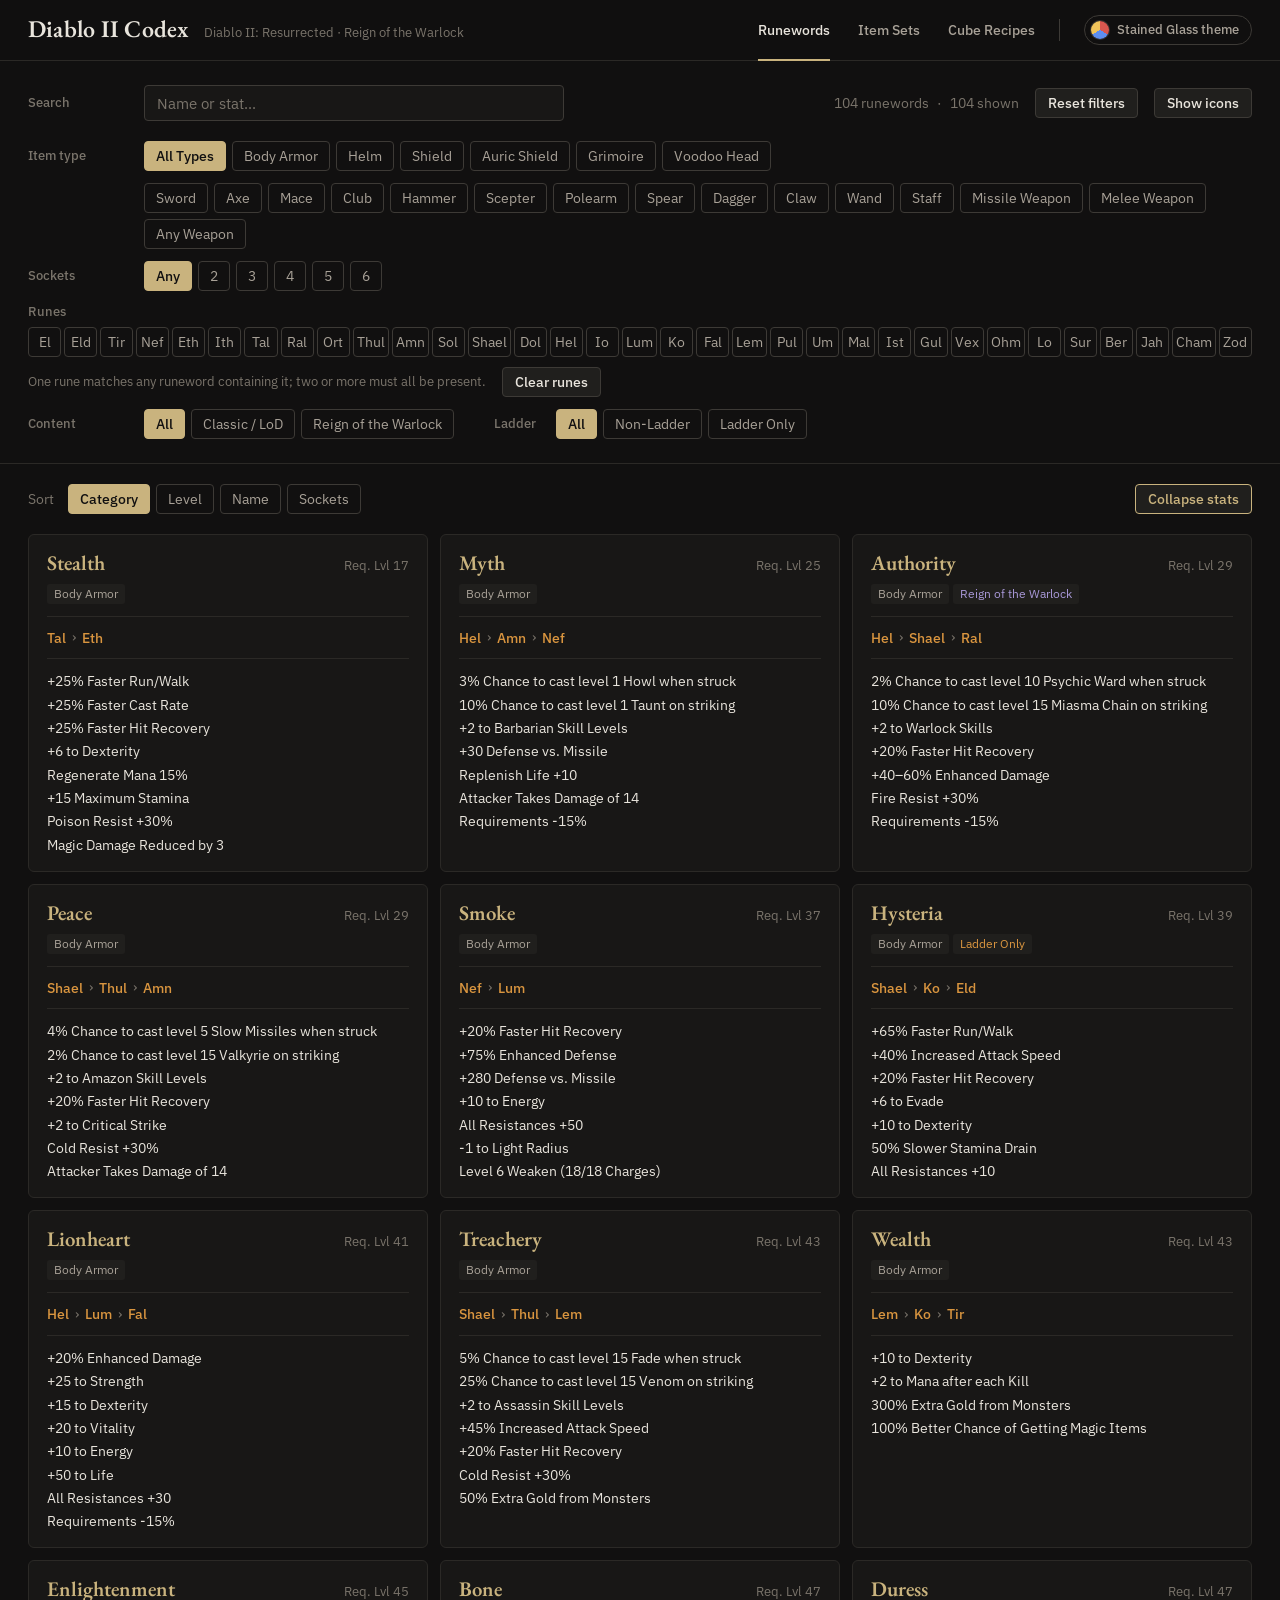
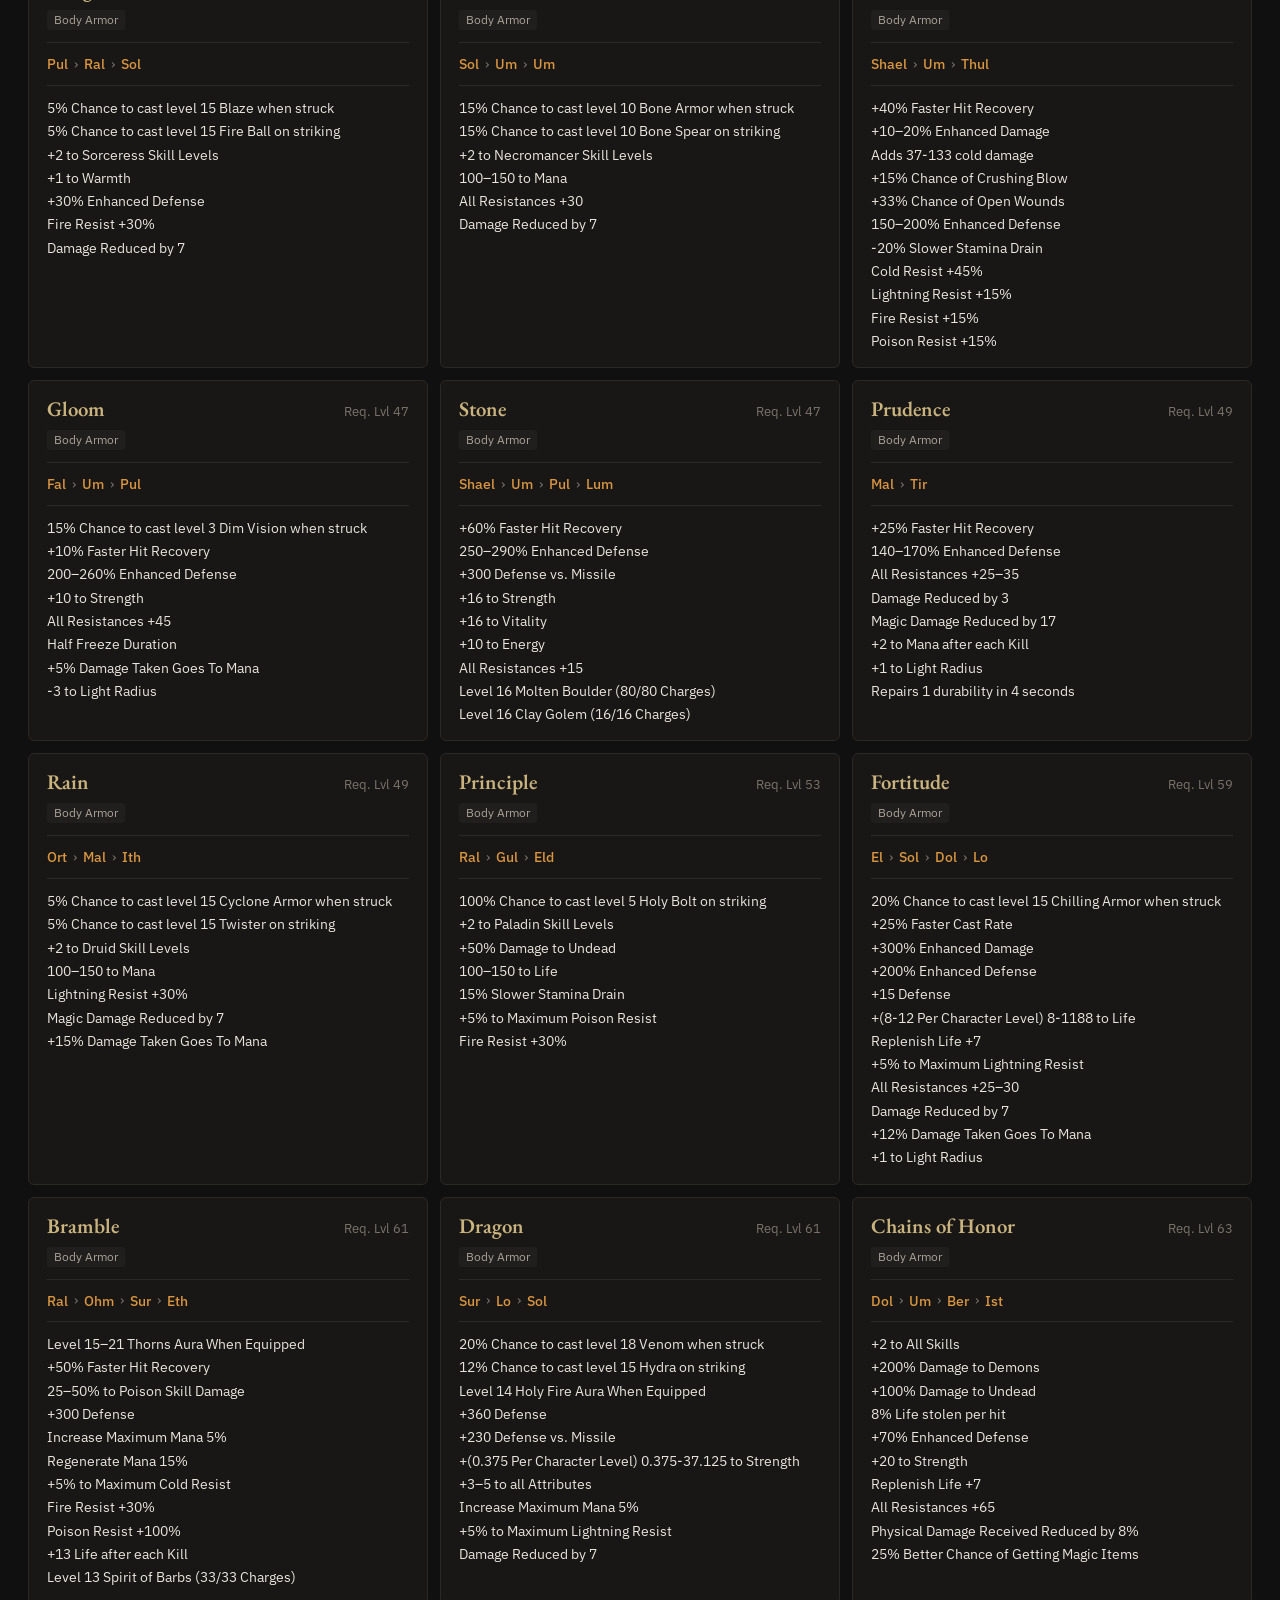
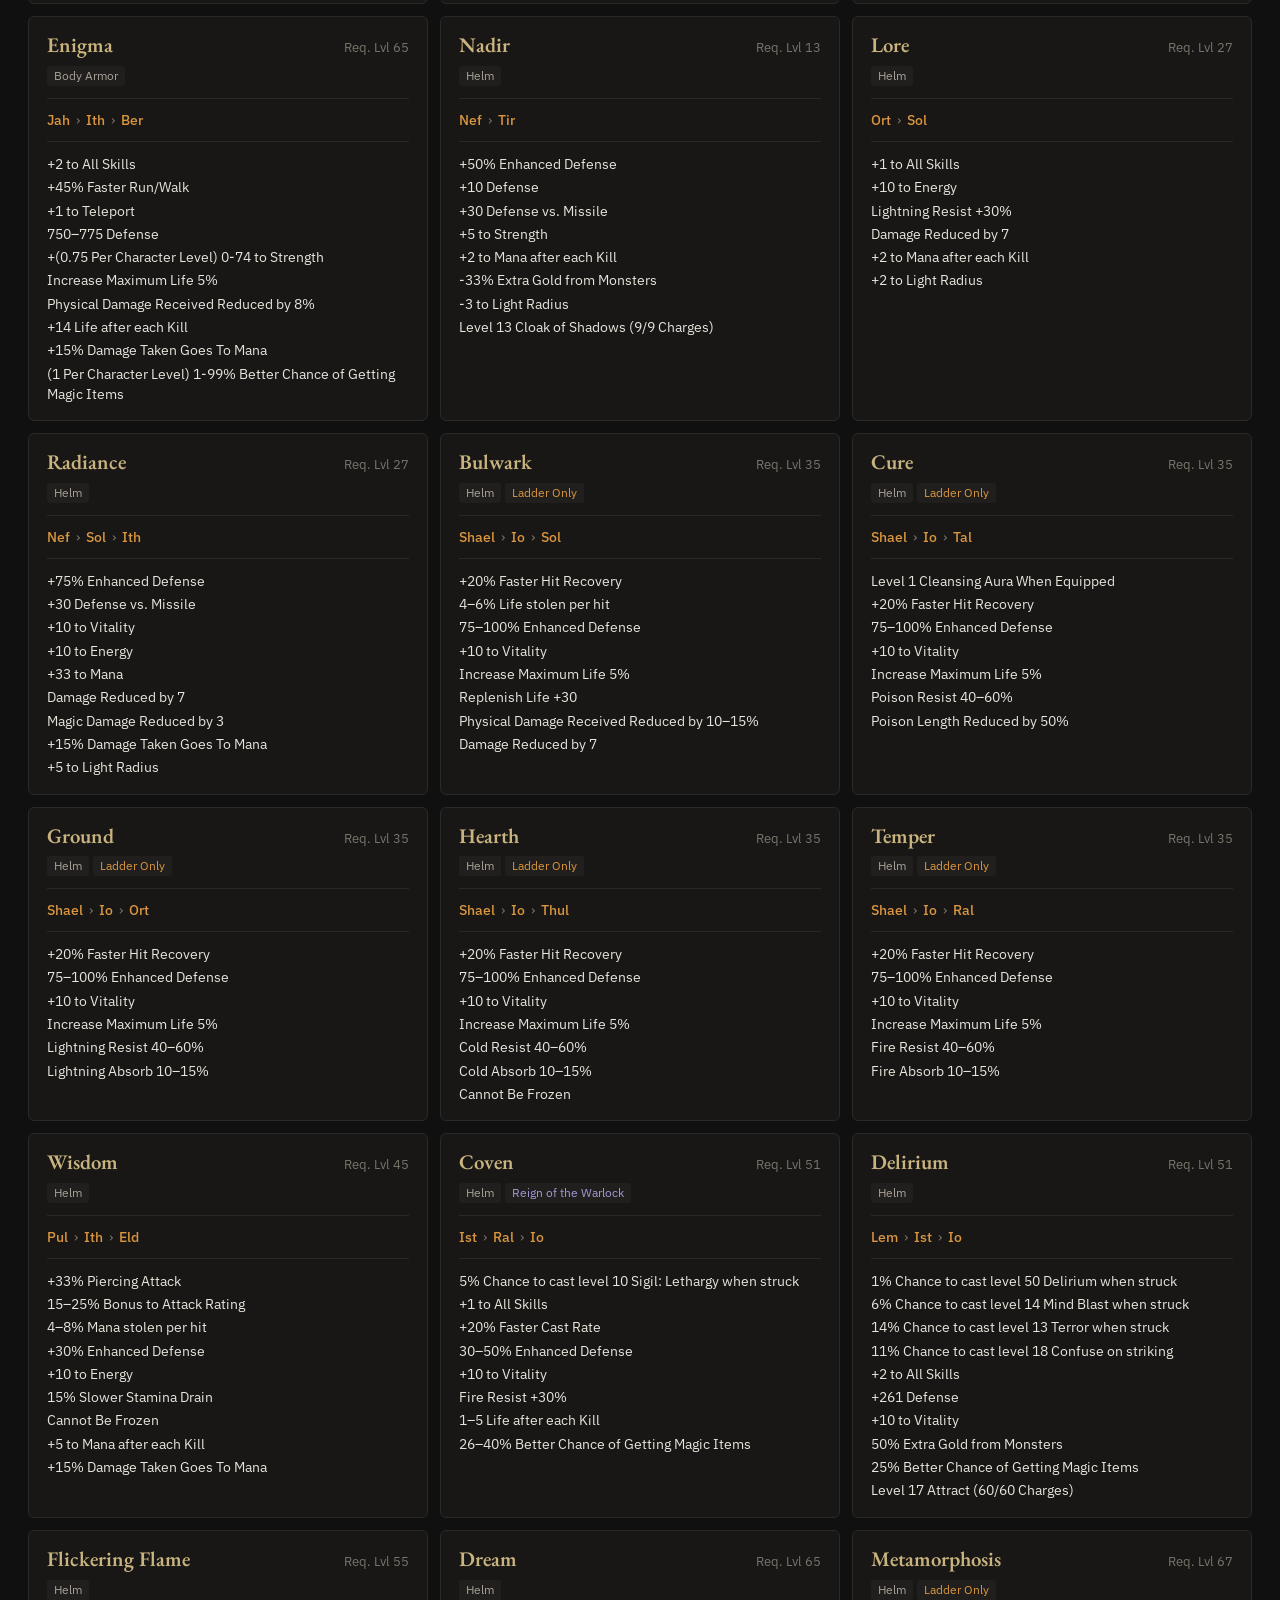
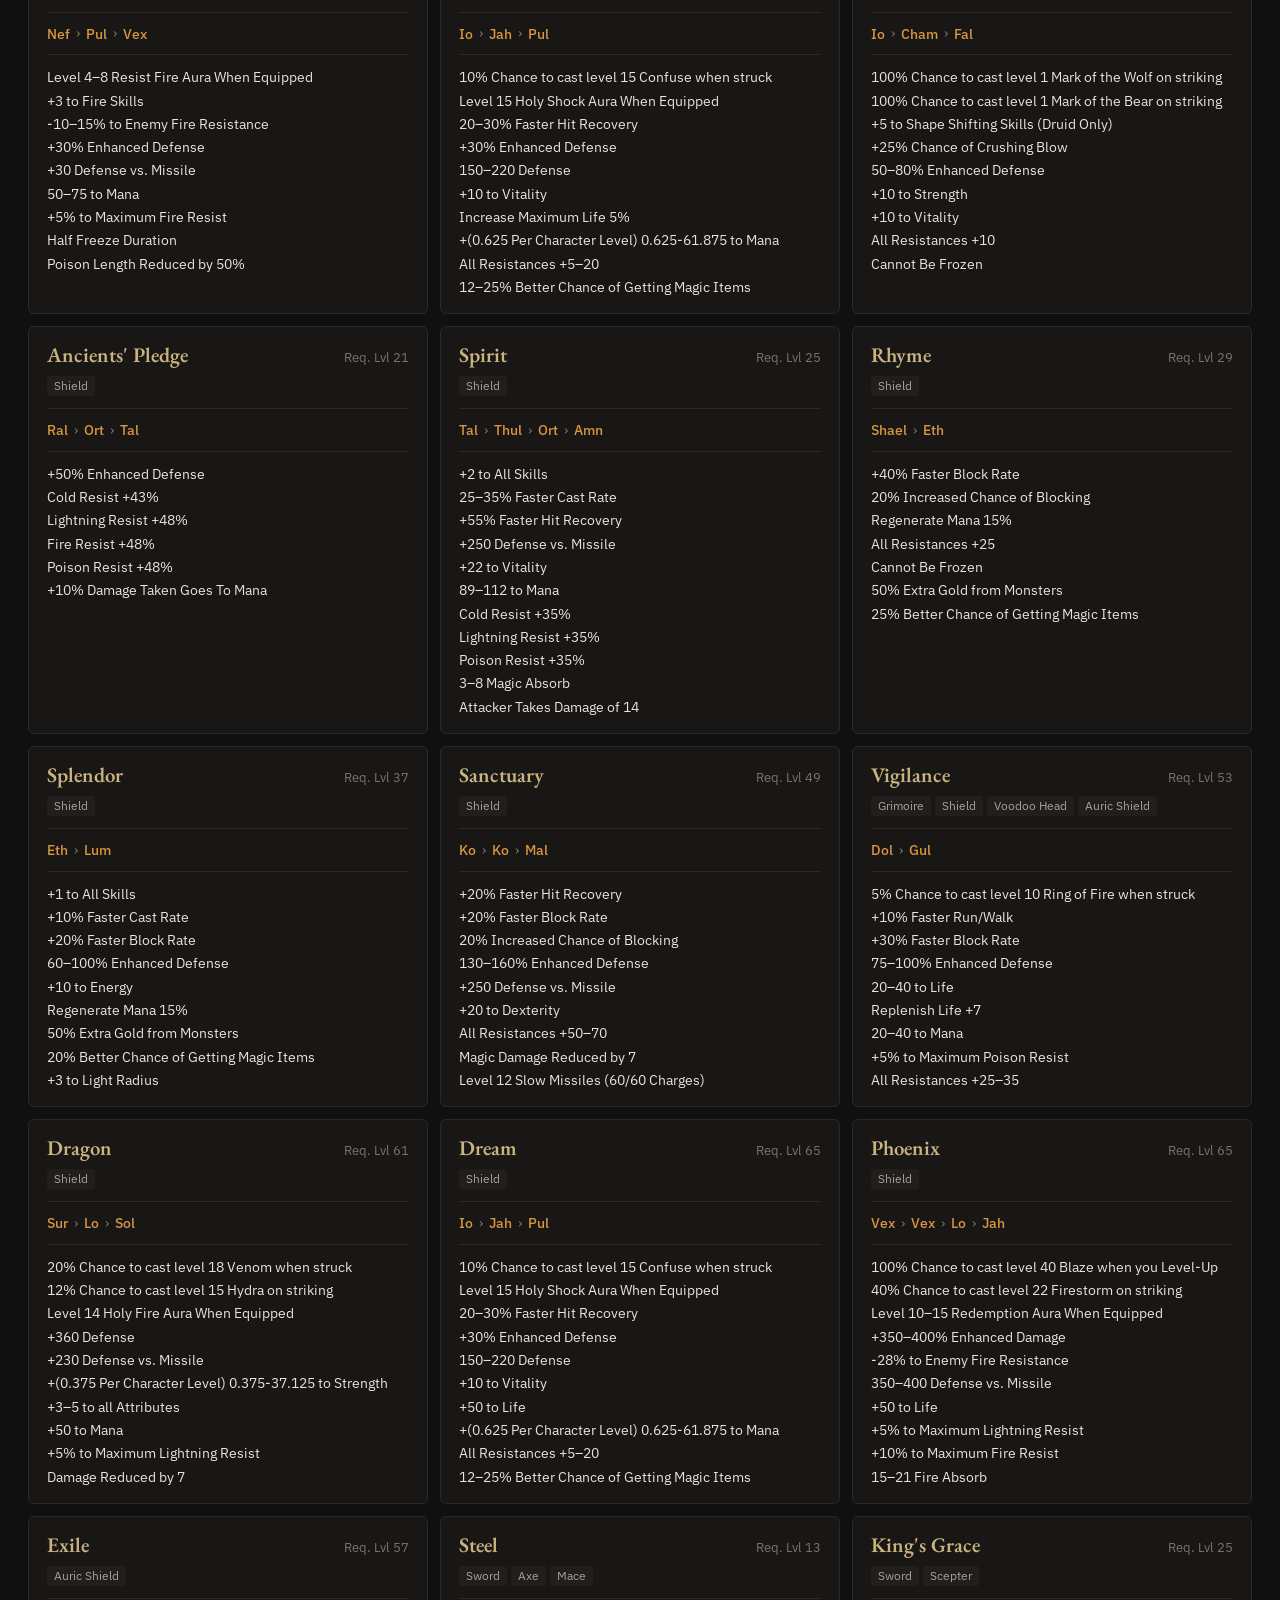
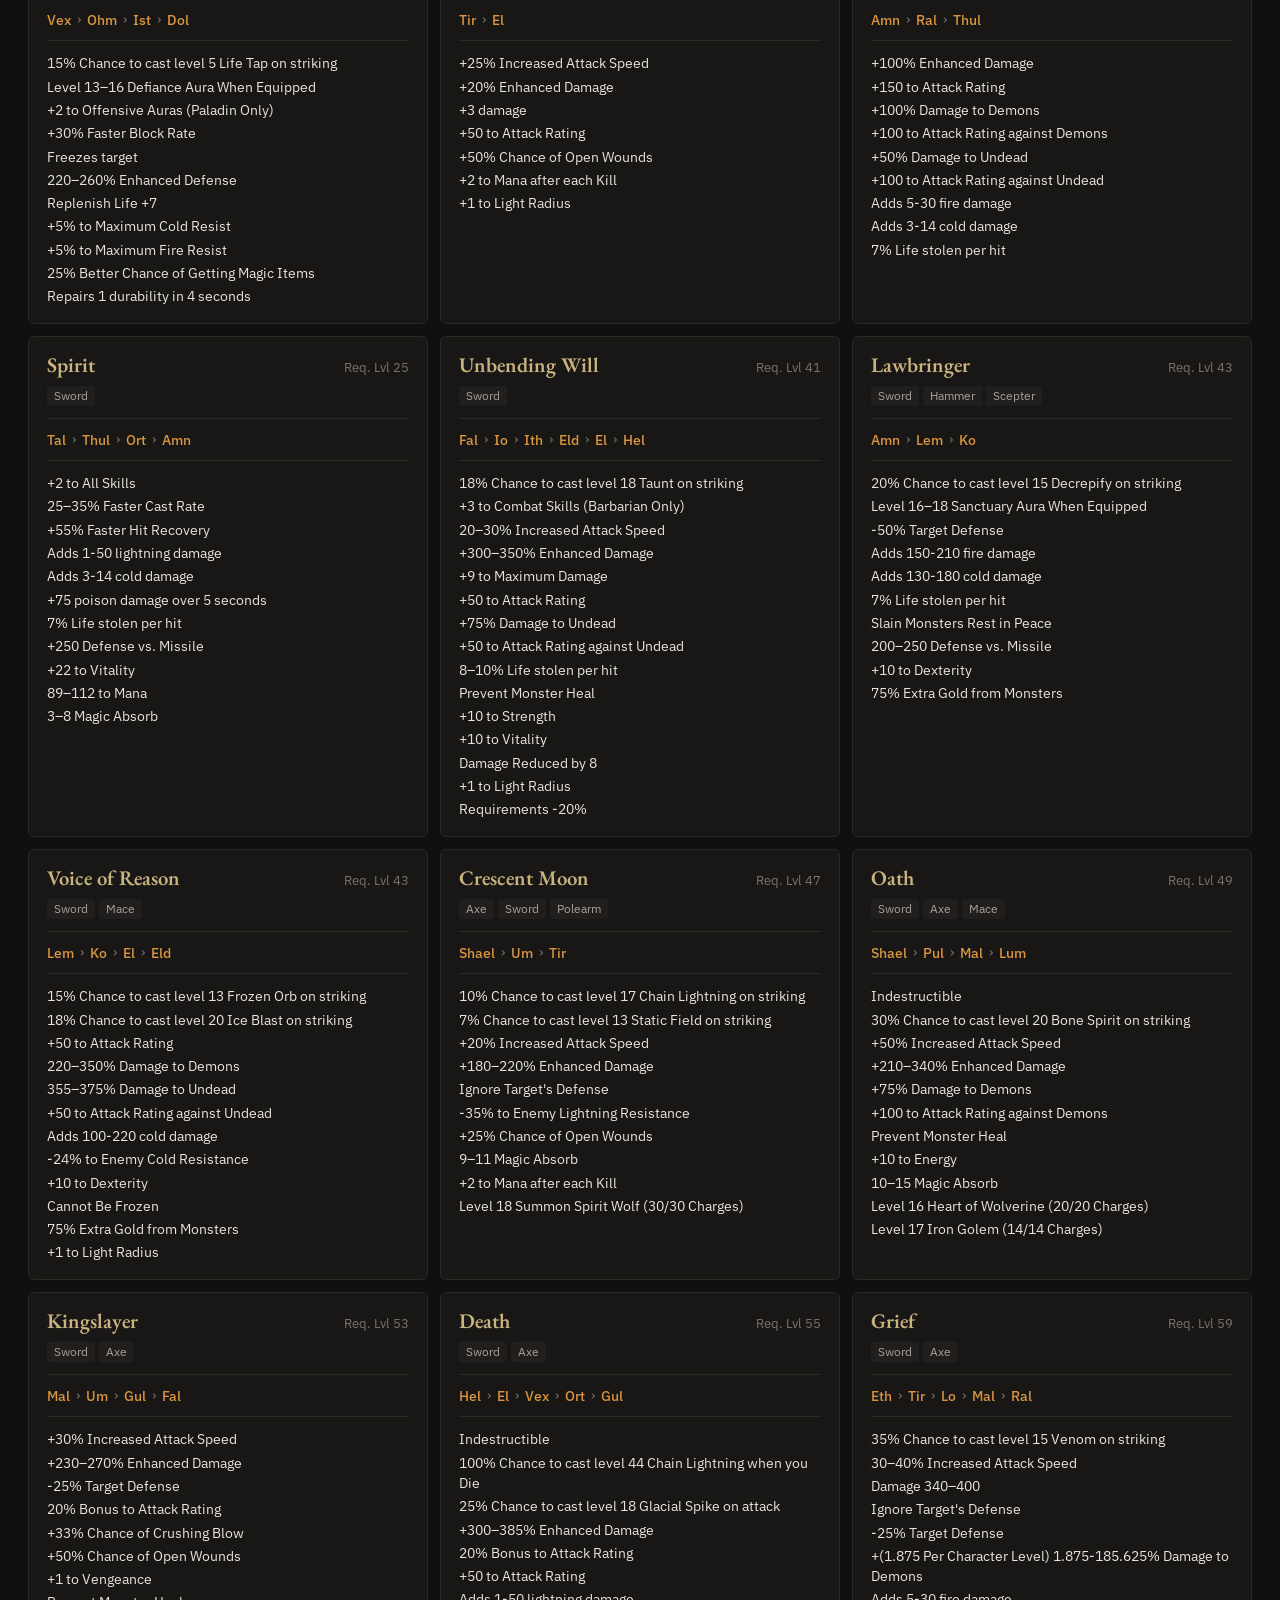
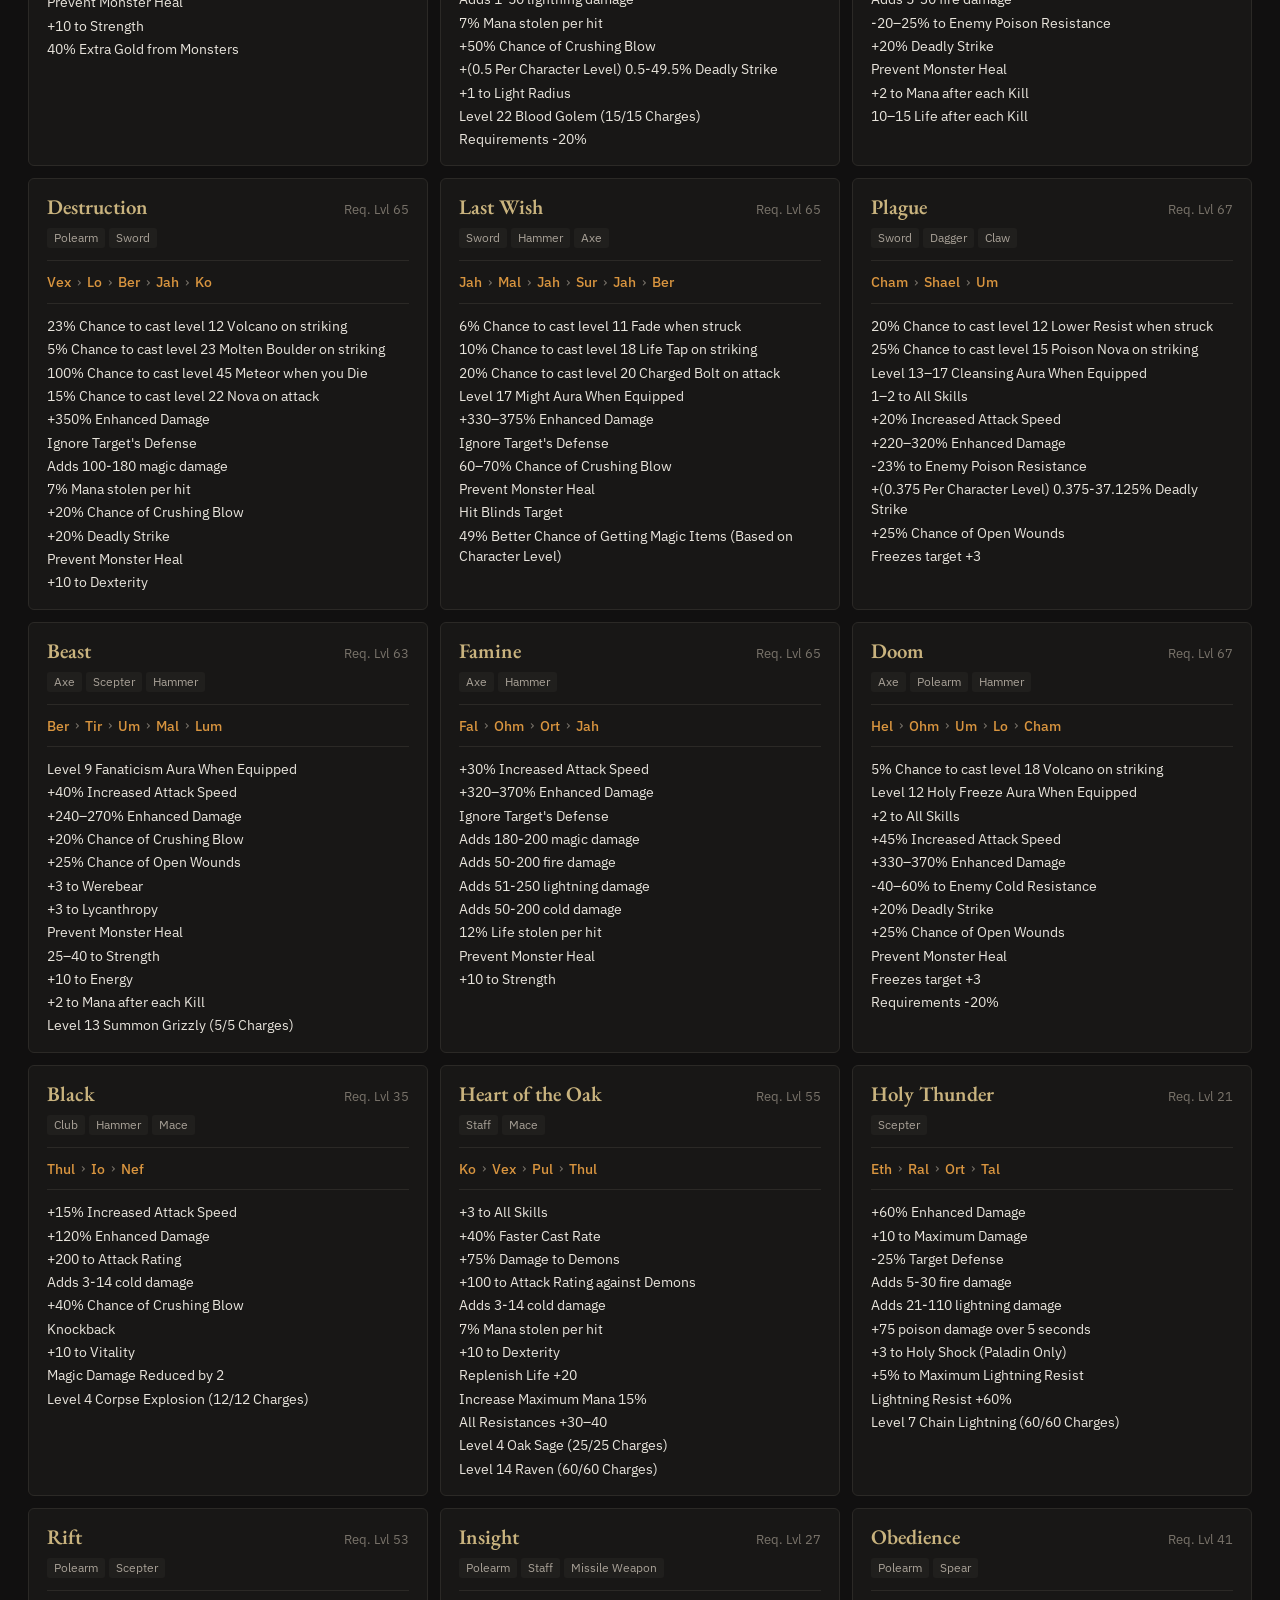
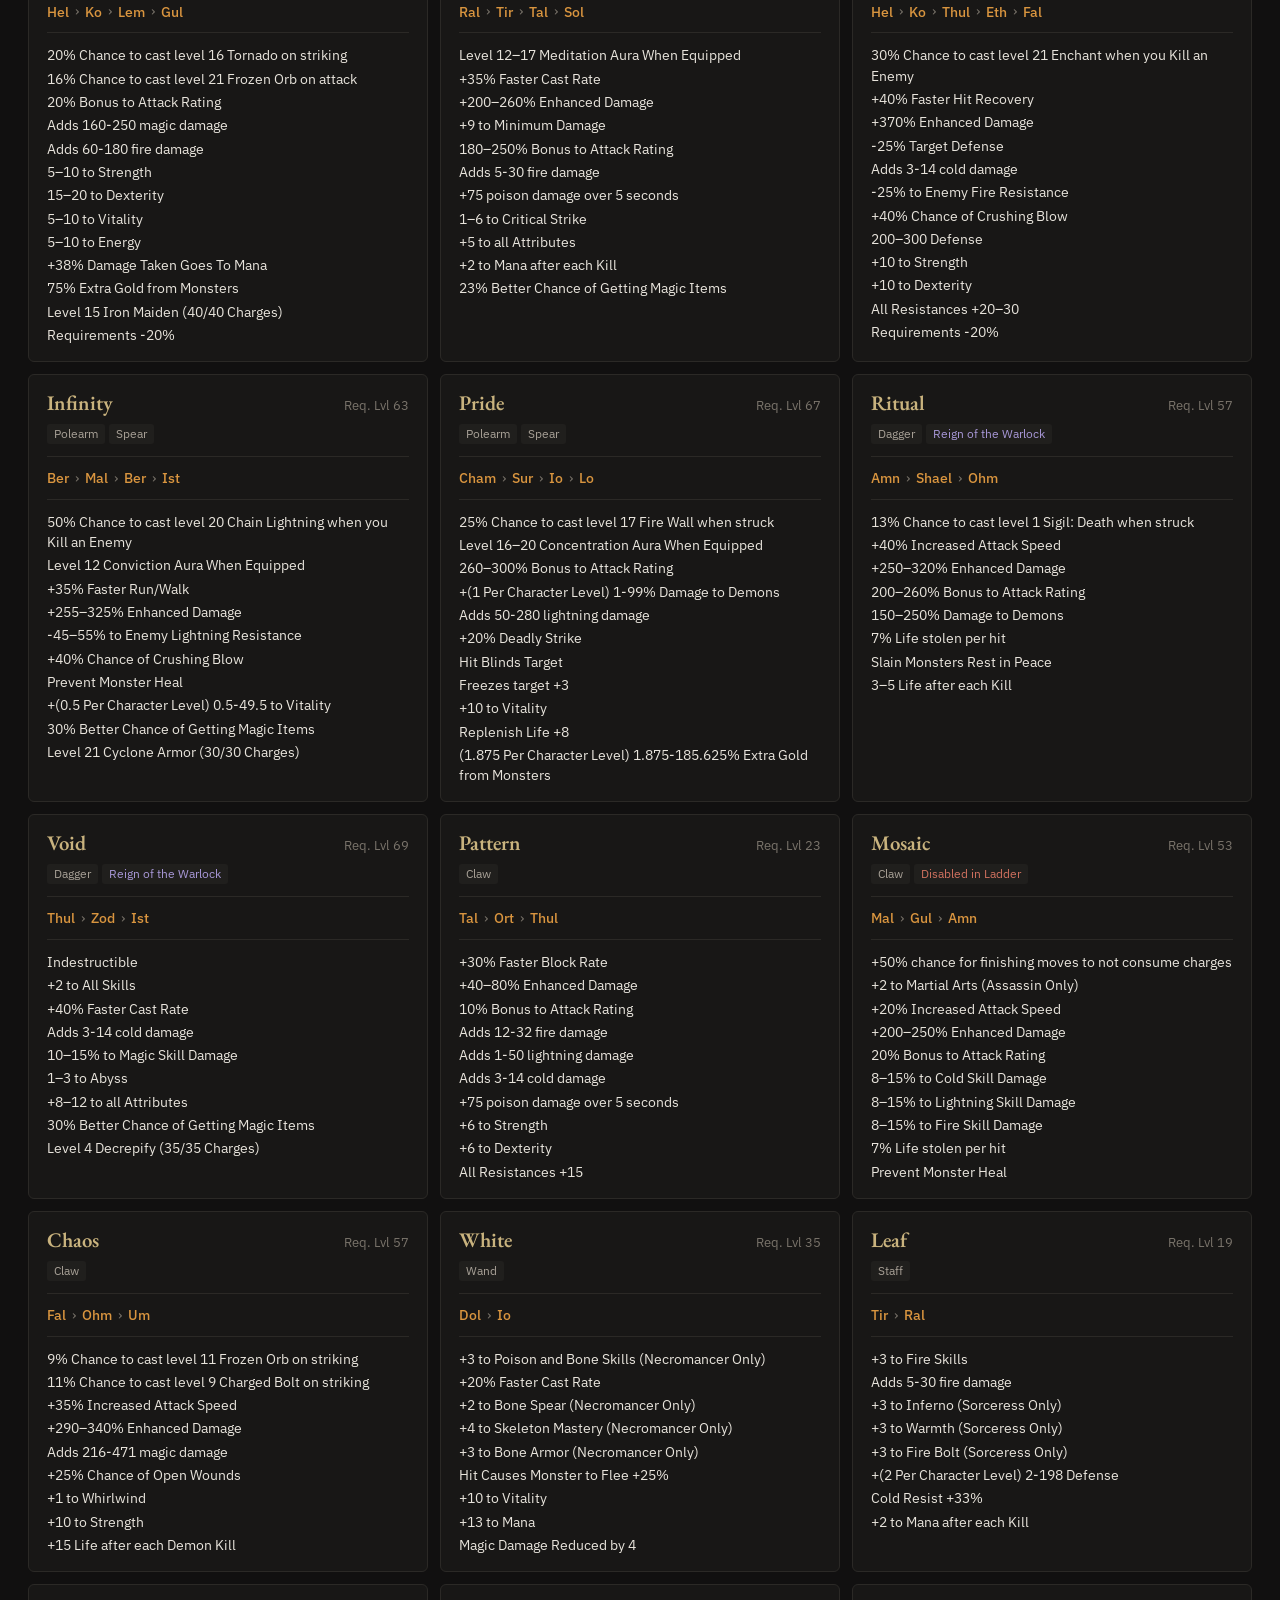
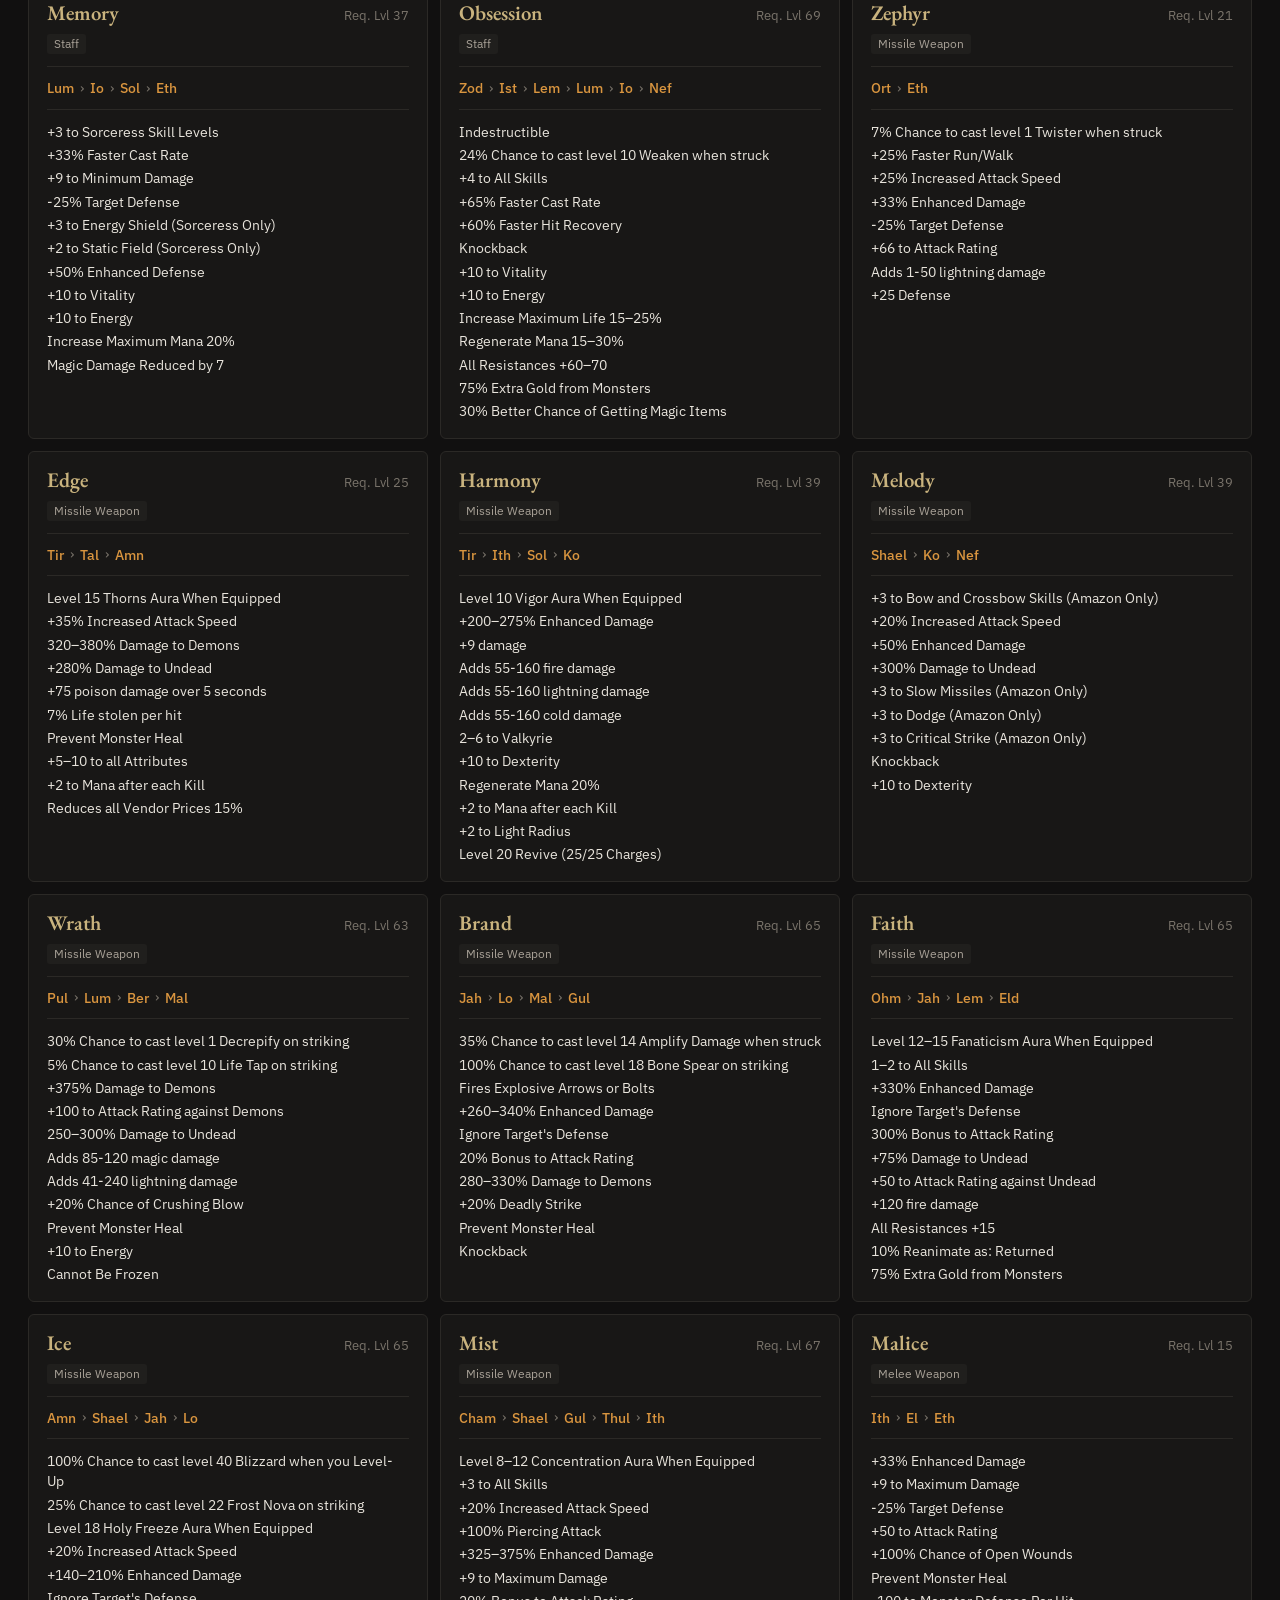
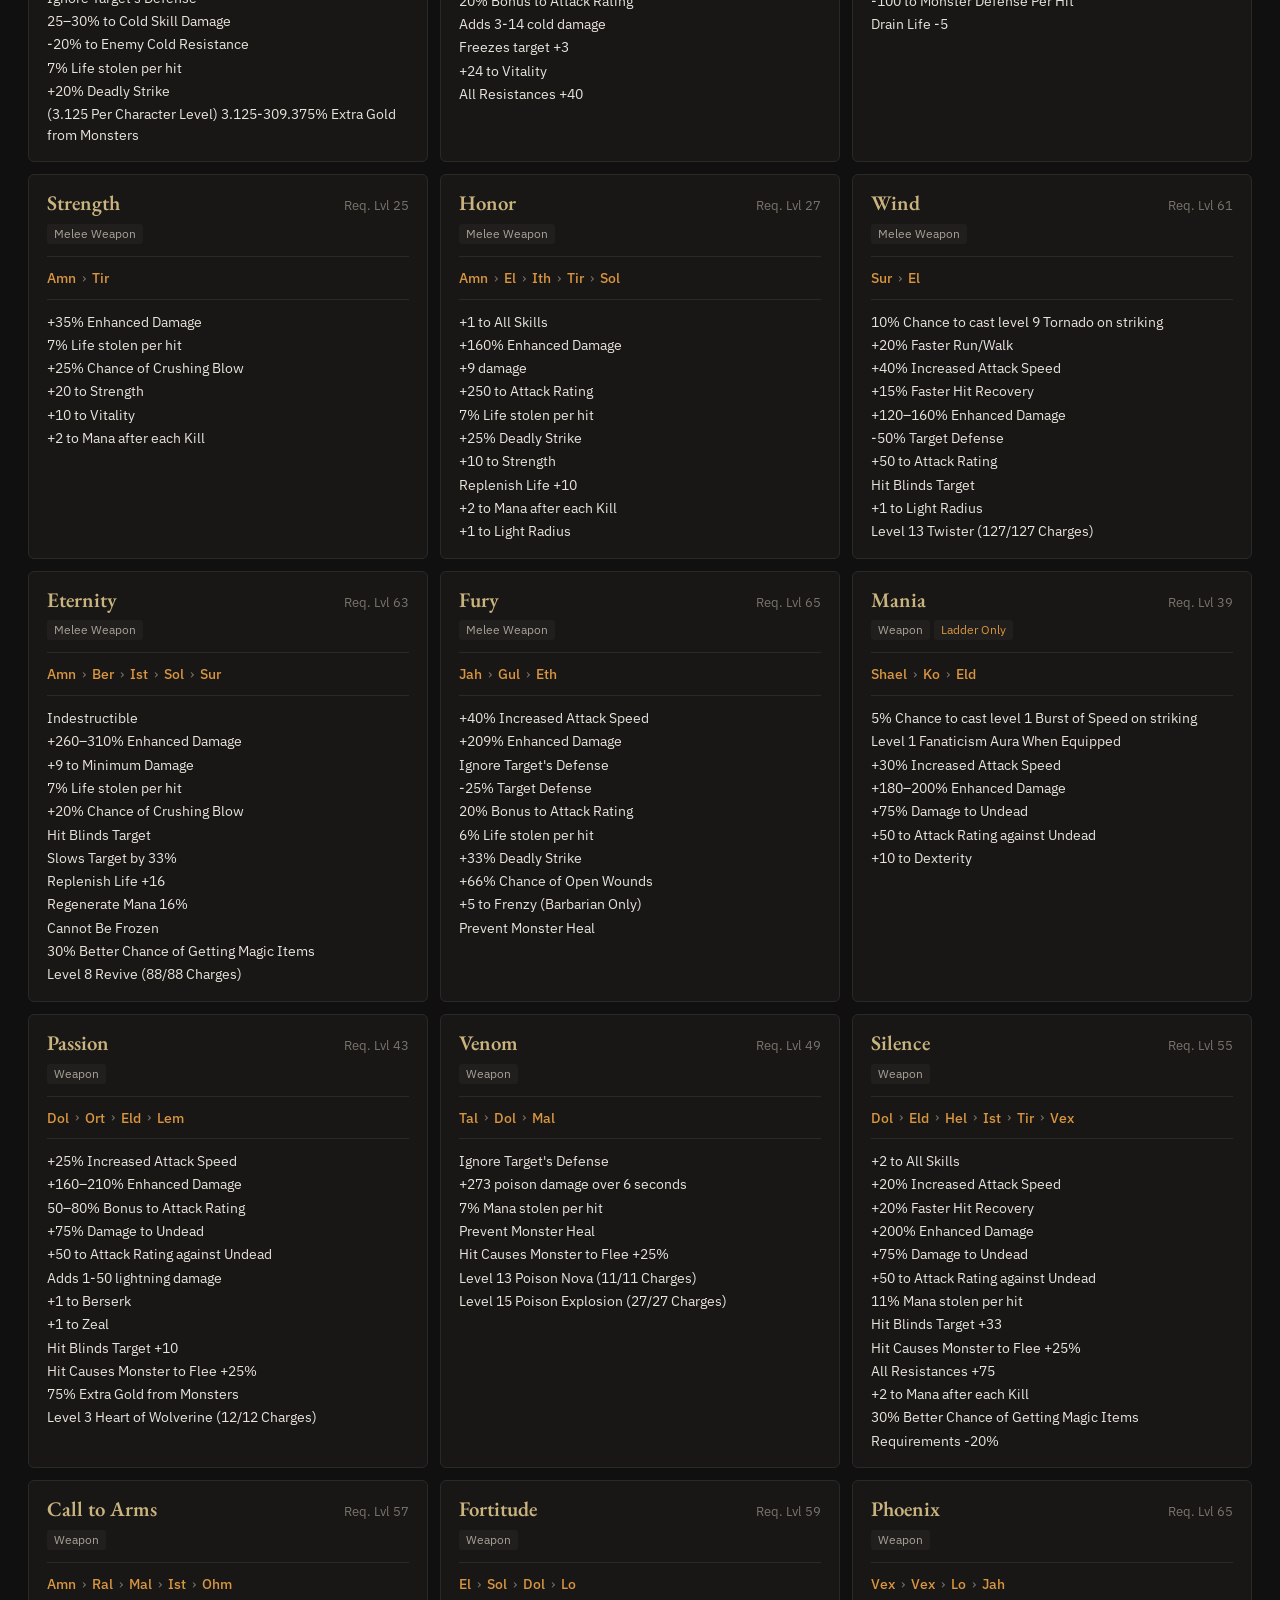
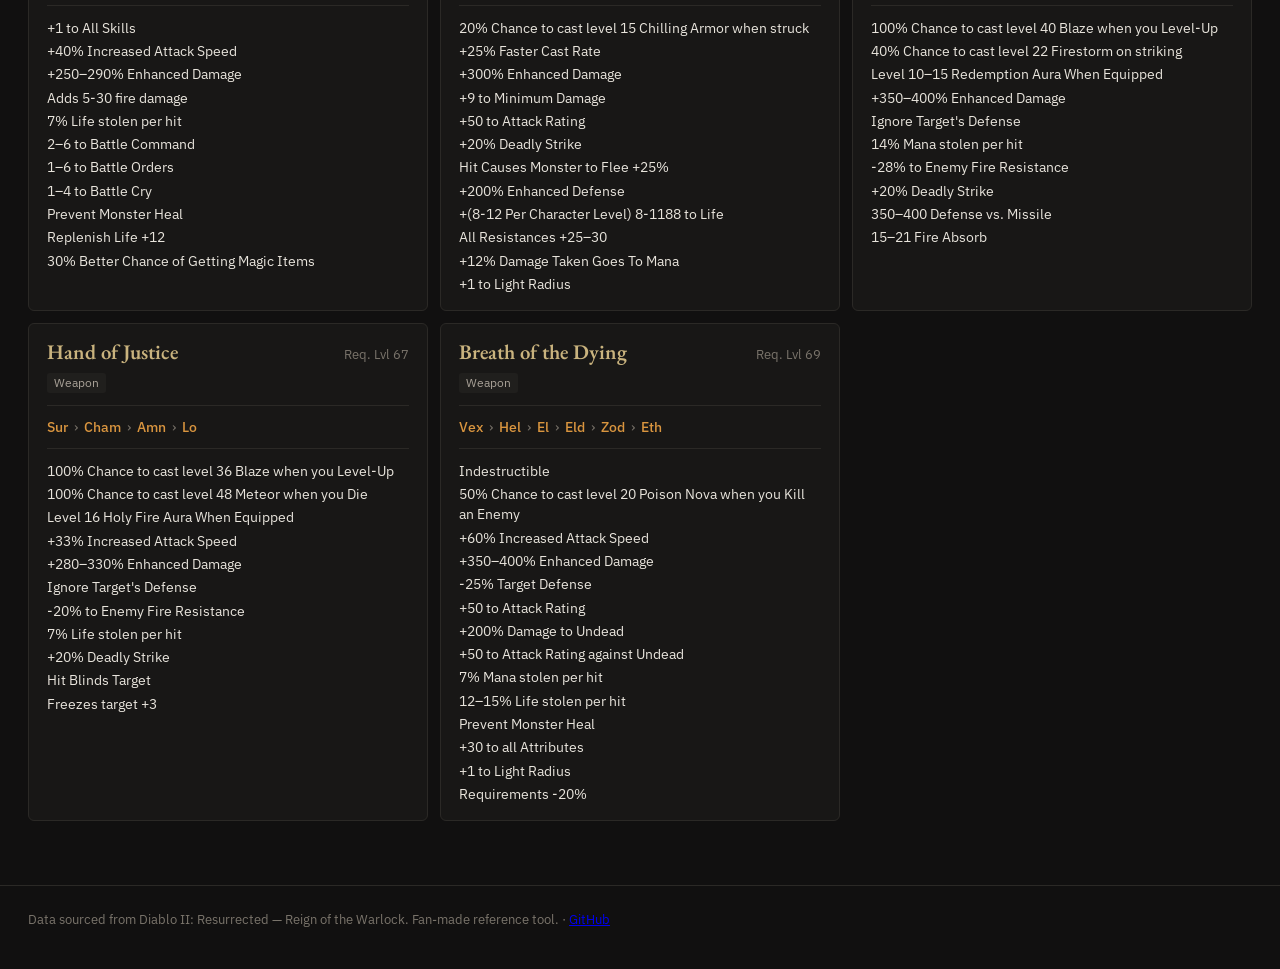
==== commit d3293988: "Add social share previews: description, Open Graph tags and a share image og-image.png is a 1200x630" ====
--- a/index.html
+++ b/index.html
@@ -4,6 +4,17 @@
   <meta charset="UTF-8" />
   <meta name="viewport" content="width=device-width, initial-scale=1.0" />
   <title>Diablo II Codex — Runewords</title>
+  <meta name="description" content="Search and filter all 104 Diablo II: Resurrected runewords by name, stat, item type, sockets and runes." />
+  <meta property="og:type" content="website" />
+  <meta property="og:site_name" content="Diablo II Codex" />
+  <meta property="og:title" content="Diablo II Codex — Runewords" />
+  <meta property="og:description" content="Search and filter all 104 Diablo II: Resurrected runewords by name, stat, item type, sockets and runes." />
+  <meta property="og:url" content="https://tomysaman.github.io/d2db/" />
+  <meta property="og:image" content="https://tomysaman.github.io/d2db/assets/social/og-image.png" />
+  <meta property="og:image:width" content="1200" />
+  <meta property="og:image:height" content="630" />
+  <meta property="og:image:alt" content="Diablo II Codex: 104 runewords, 35 item sets, 130 cube recipes" />
+  <meta name="twitter:card" content="summary_large_image" />
   <link rel="icon" type="image/svg+xml" href="assets/favicon.svg" />
   <link rel="preconnect" href="https://fonts.googleapis.com" />
   <link rel="preconnect" href="https://fonts.gstatic.com" crossorigin />
@@ -131,7 +142,7 @@
   </div>
 
   <footer class="site-footer">
-    <p>Data sourced from Diablo II: Resurrected — Reign of the Warlock. Fan-made reference tool.</p>
+    <p>Data sourced from Diablo II: Resurrected — Reign of the Warlock. Fan-made reference tool. · <a href="https://github.com/tomysaman/d2db" target="_blank" rel="noopener">GitHub</a></p>
   </footer>
 
   <script src="data/runewords-data.js"></script>
--- a/styles-glass.css
+++ b/styles-glass.css
@@ -156,7 +156,12 @@
   line-height: 1.05;
   letter-spacing: 0.02em;
   color: var(--text);
-  text-shadow: 0 2px 12px rgba(0,0,0,0.8);
+  text-shadow:
+    0 0 1px rgba(0,0,0,0.95),
+    0 0 2px rgba(0,0,0,0.9),
+    0 1px 3px rgba(0,0,0,0.9),
+    0 0 8px rgba(0,0,0,0.75),
+    0 2px 16px rgba(0,0,0,0.8);
 }
 
 .site-title em {
@@ -171,6 +176,11 @@
   text-transform: uppercase;
   font-variant-caps: small-caps;
   color: var(--text-2);
+  text-shadow:
+    0 0 1px rgba(0,0,0,0.95),
+    0 0 2px rgba(0,0,0,0.9),
+    0 1px 3px rgba(0,0,0,0.85),
+    0 0 8px rgba(0,0,0,0.7);
 }
 
 /* Nav: plain leaded buttons along the foot of the panel */
--- a/styles-atlas.css
+++ b/styles-atlas.css
@@ -154,7 +154,12 @@
   line-height: 1.05;
   letter-spacing: 0.005em;
   color: var(--text);
-  text-shadow: 0 2px 14px rgba(0,0,0,0.8);
+  text-shadow:
+    0 0 1px rgba(0,0,0,0.95),
+    0 0 2px rgba(0,0,0,0.9),
+    0 1px 3px rgba(0,0,0,0.9),
+    0 0 8px rgba(0,0,0,0.75),
+    0 2px 16px rgba(0,0,0,0.8);
 }
 
 .site-title em {
@@ -170,6 +175,11 @@
   letter-spacing: 0.24em;
   text-transform: uppercase;
   color: var(--text-3);
+  text-shadow:
+    0 0 1px rgba(0,0,0,0.95),
+    0 0 2px rgba(0,0,0,0.9),
+    0 1px 3px rgba(0,0,0,0.85),
+    0 0 8px rgba(0,0,0,0.7);
 }
 
 /* Nav: spaced capitals along the foot of the plate, a gilt rule under the
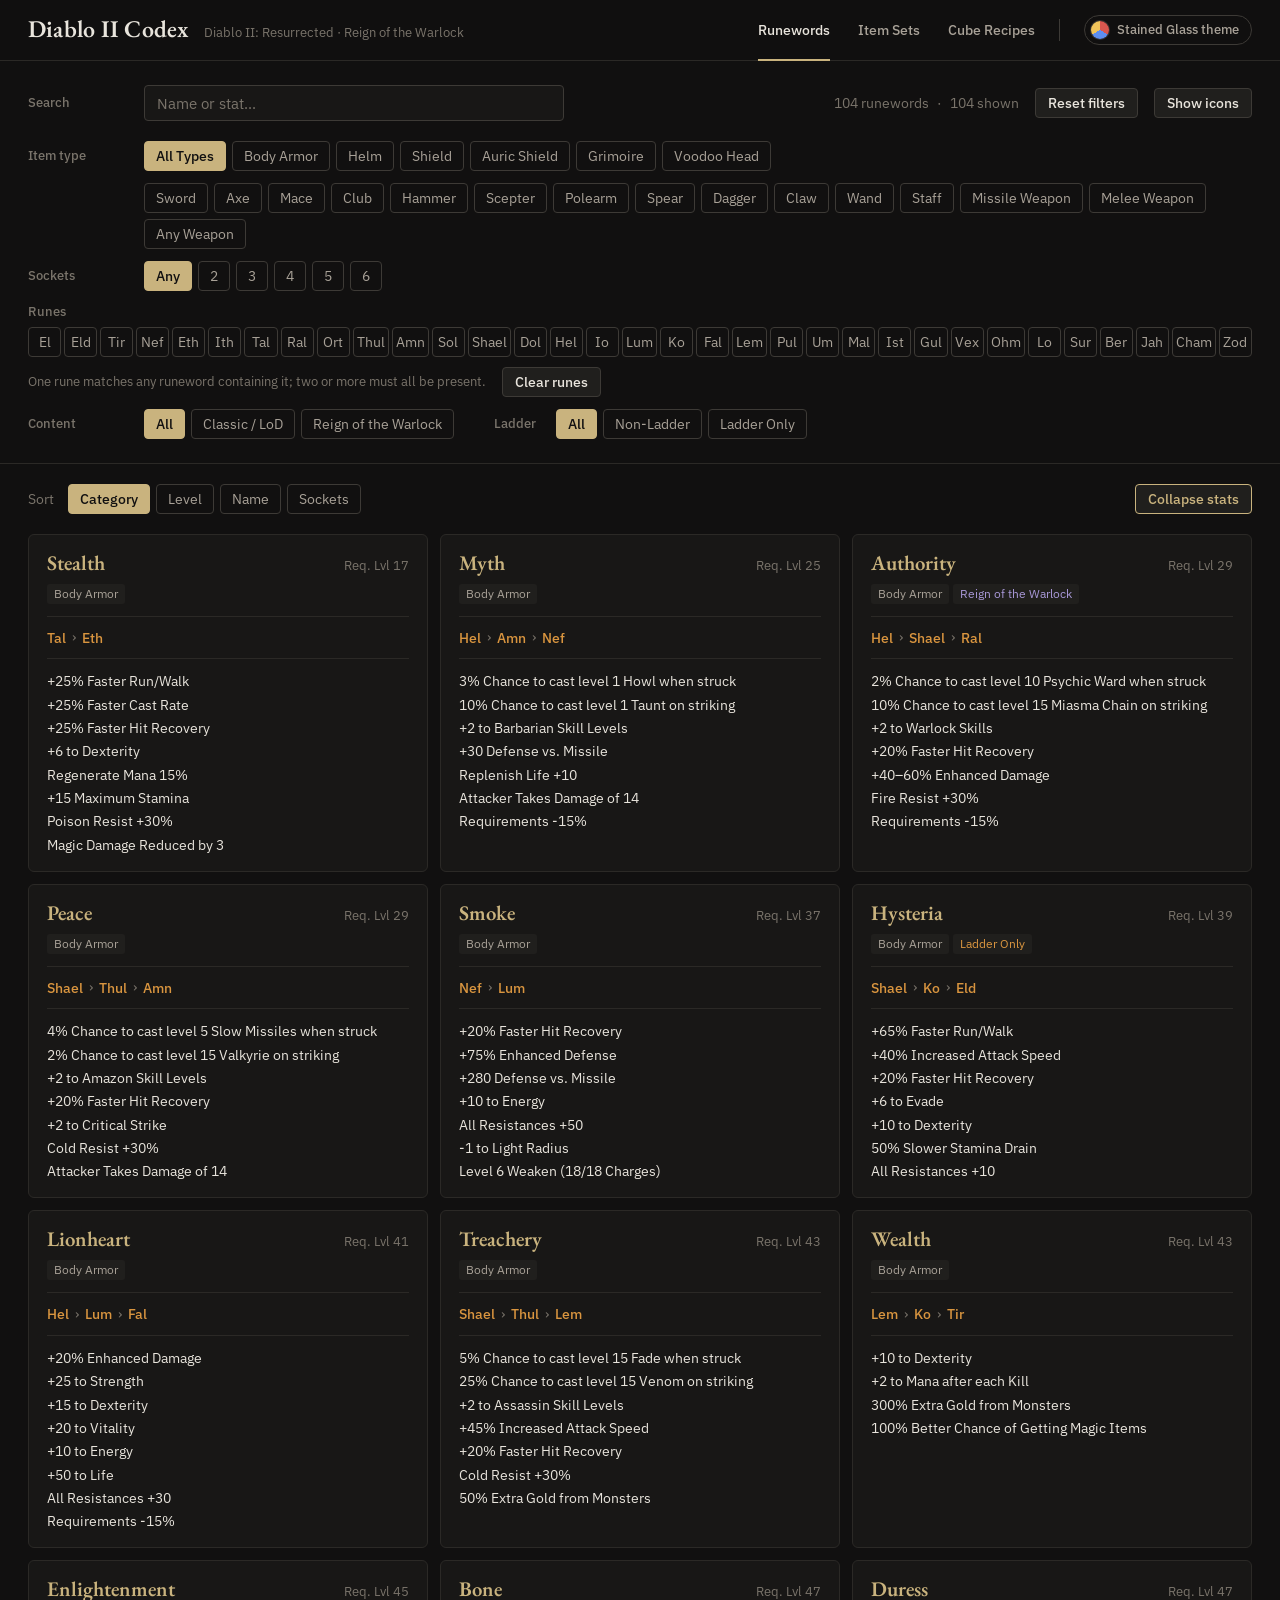
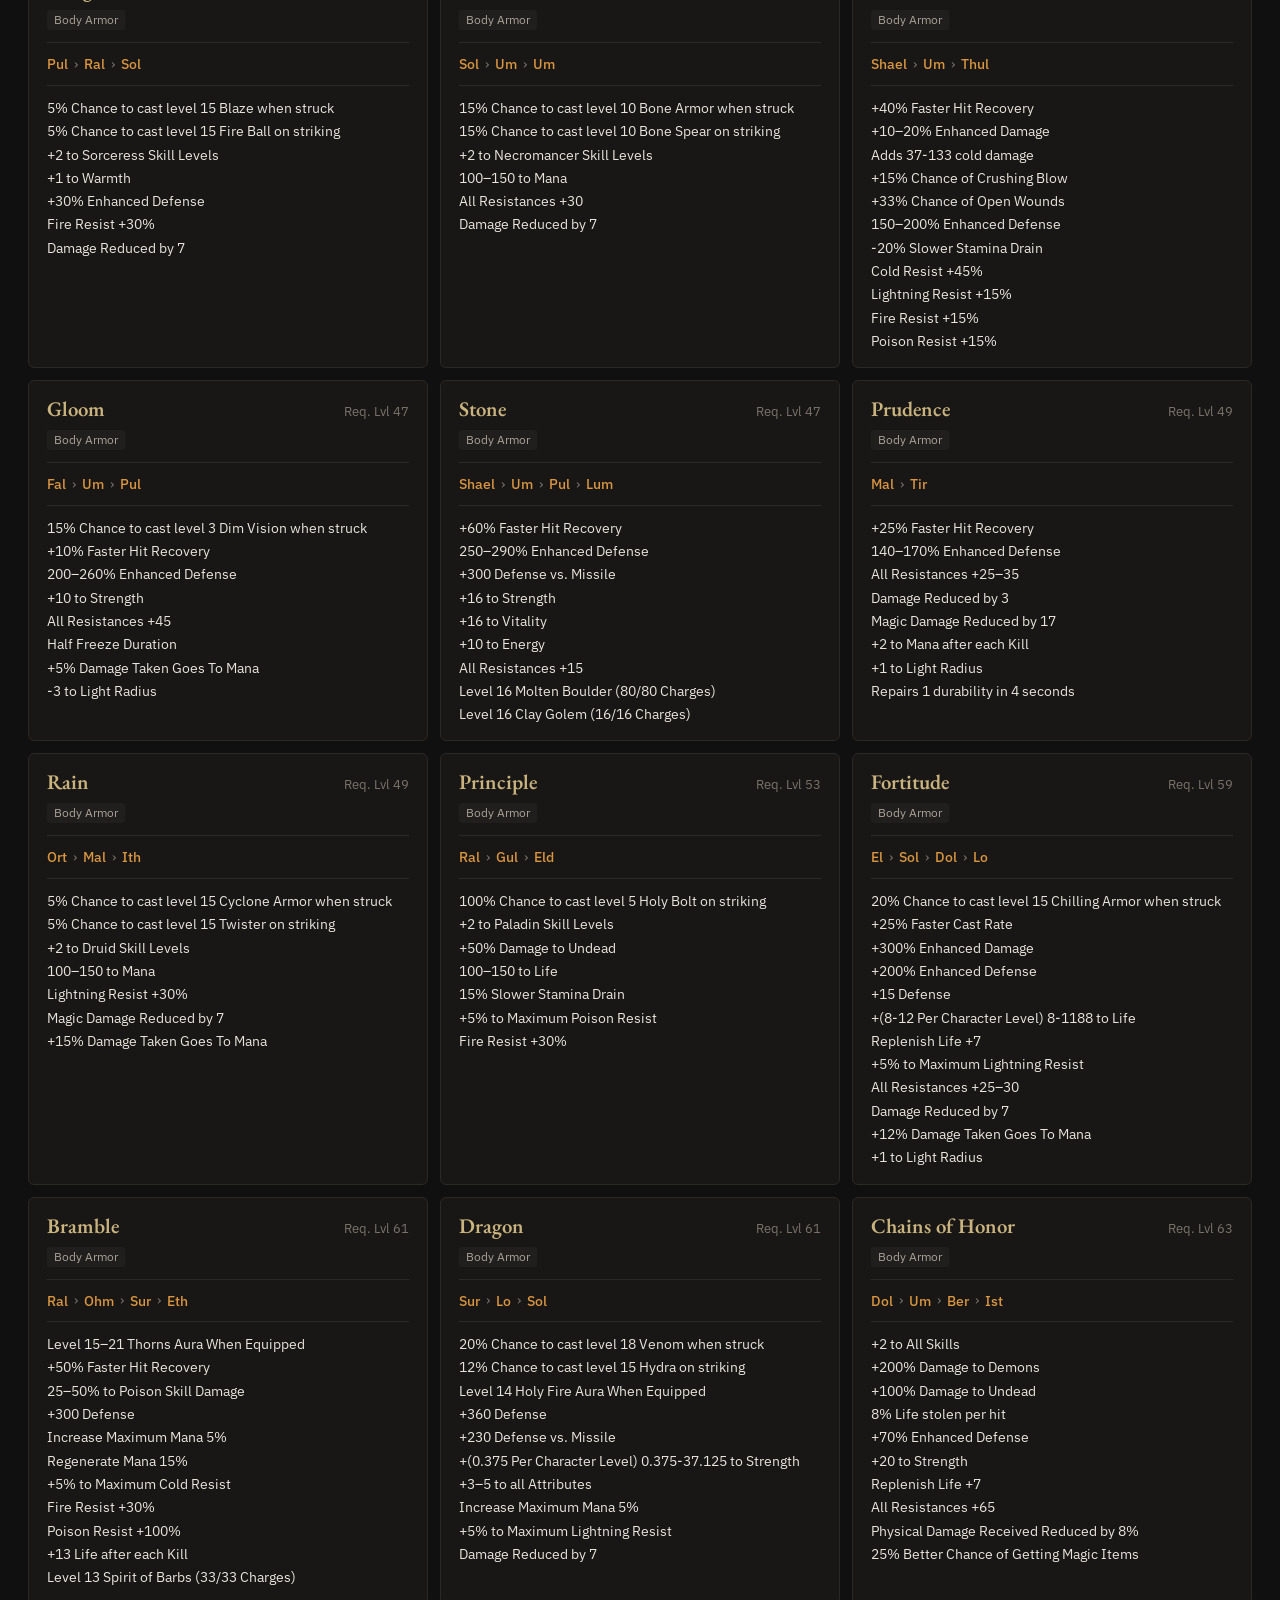
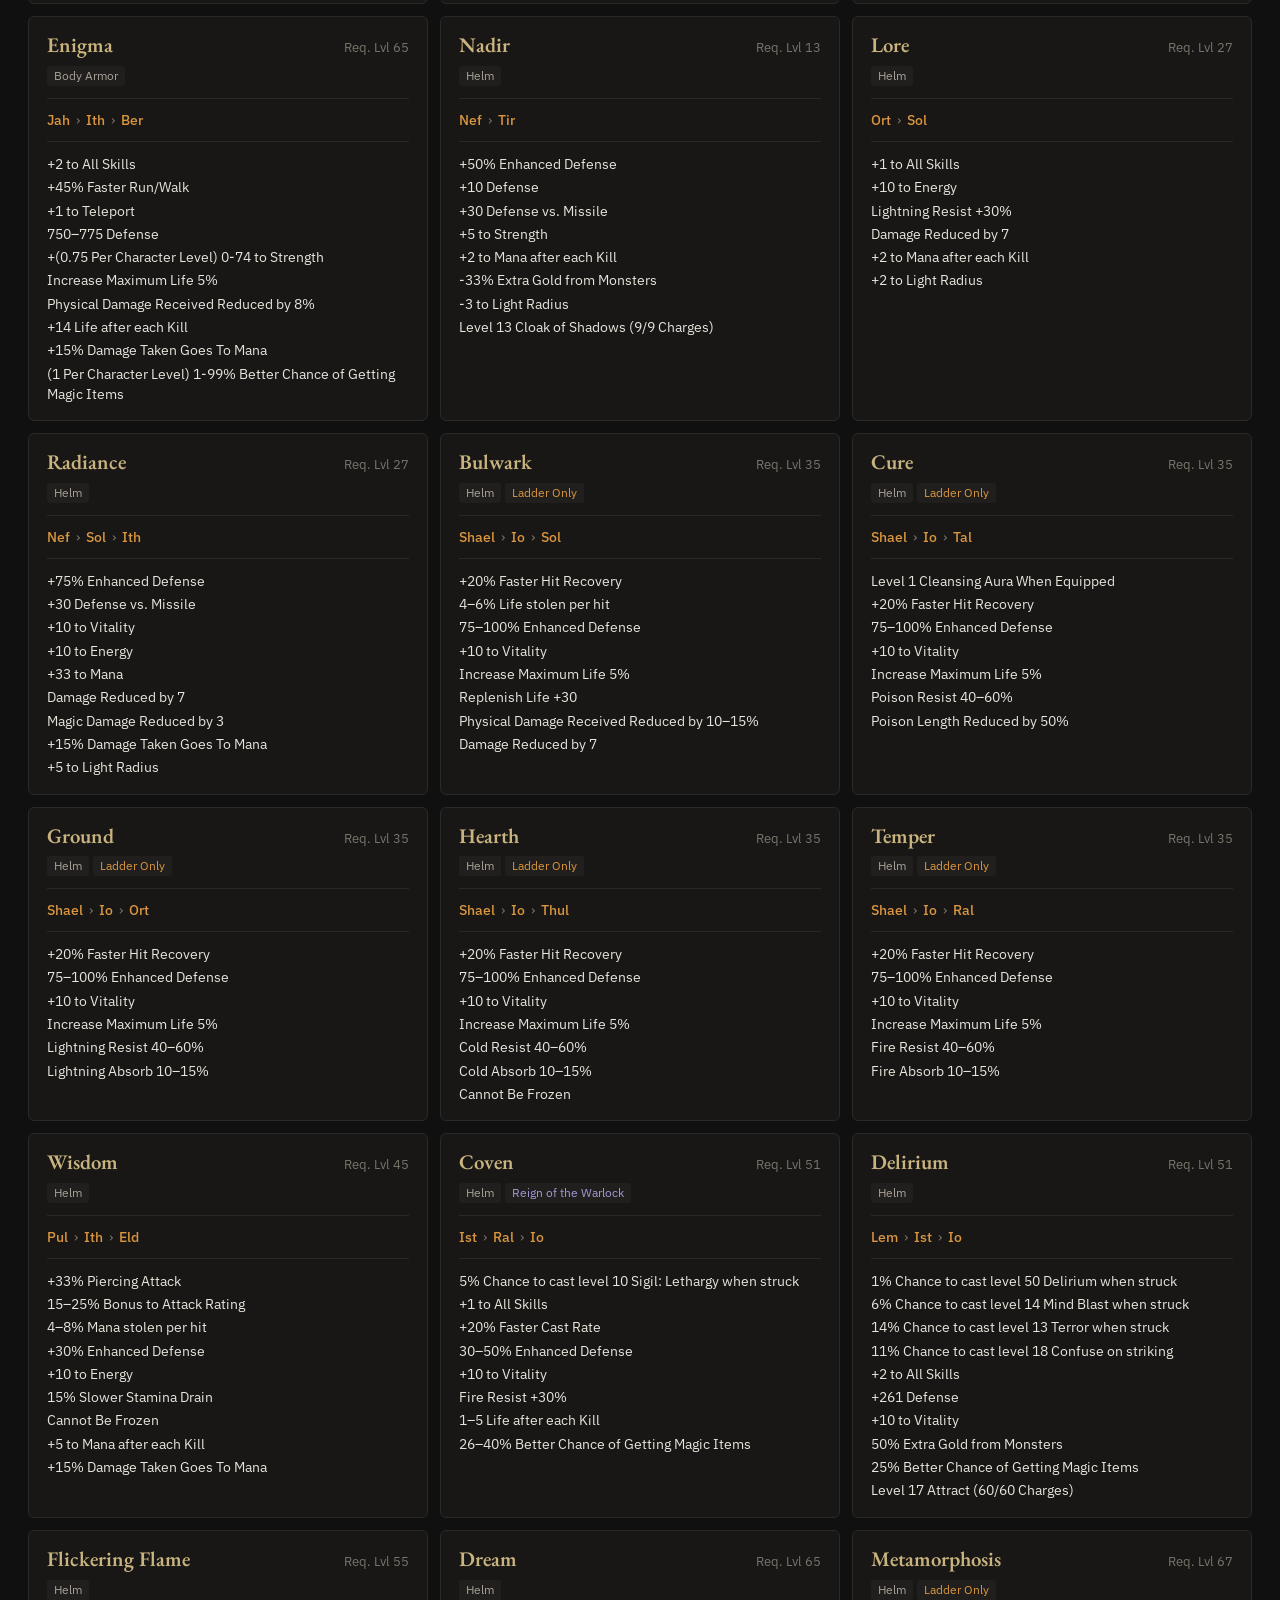
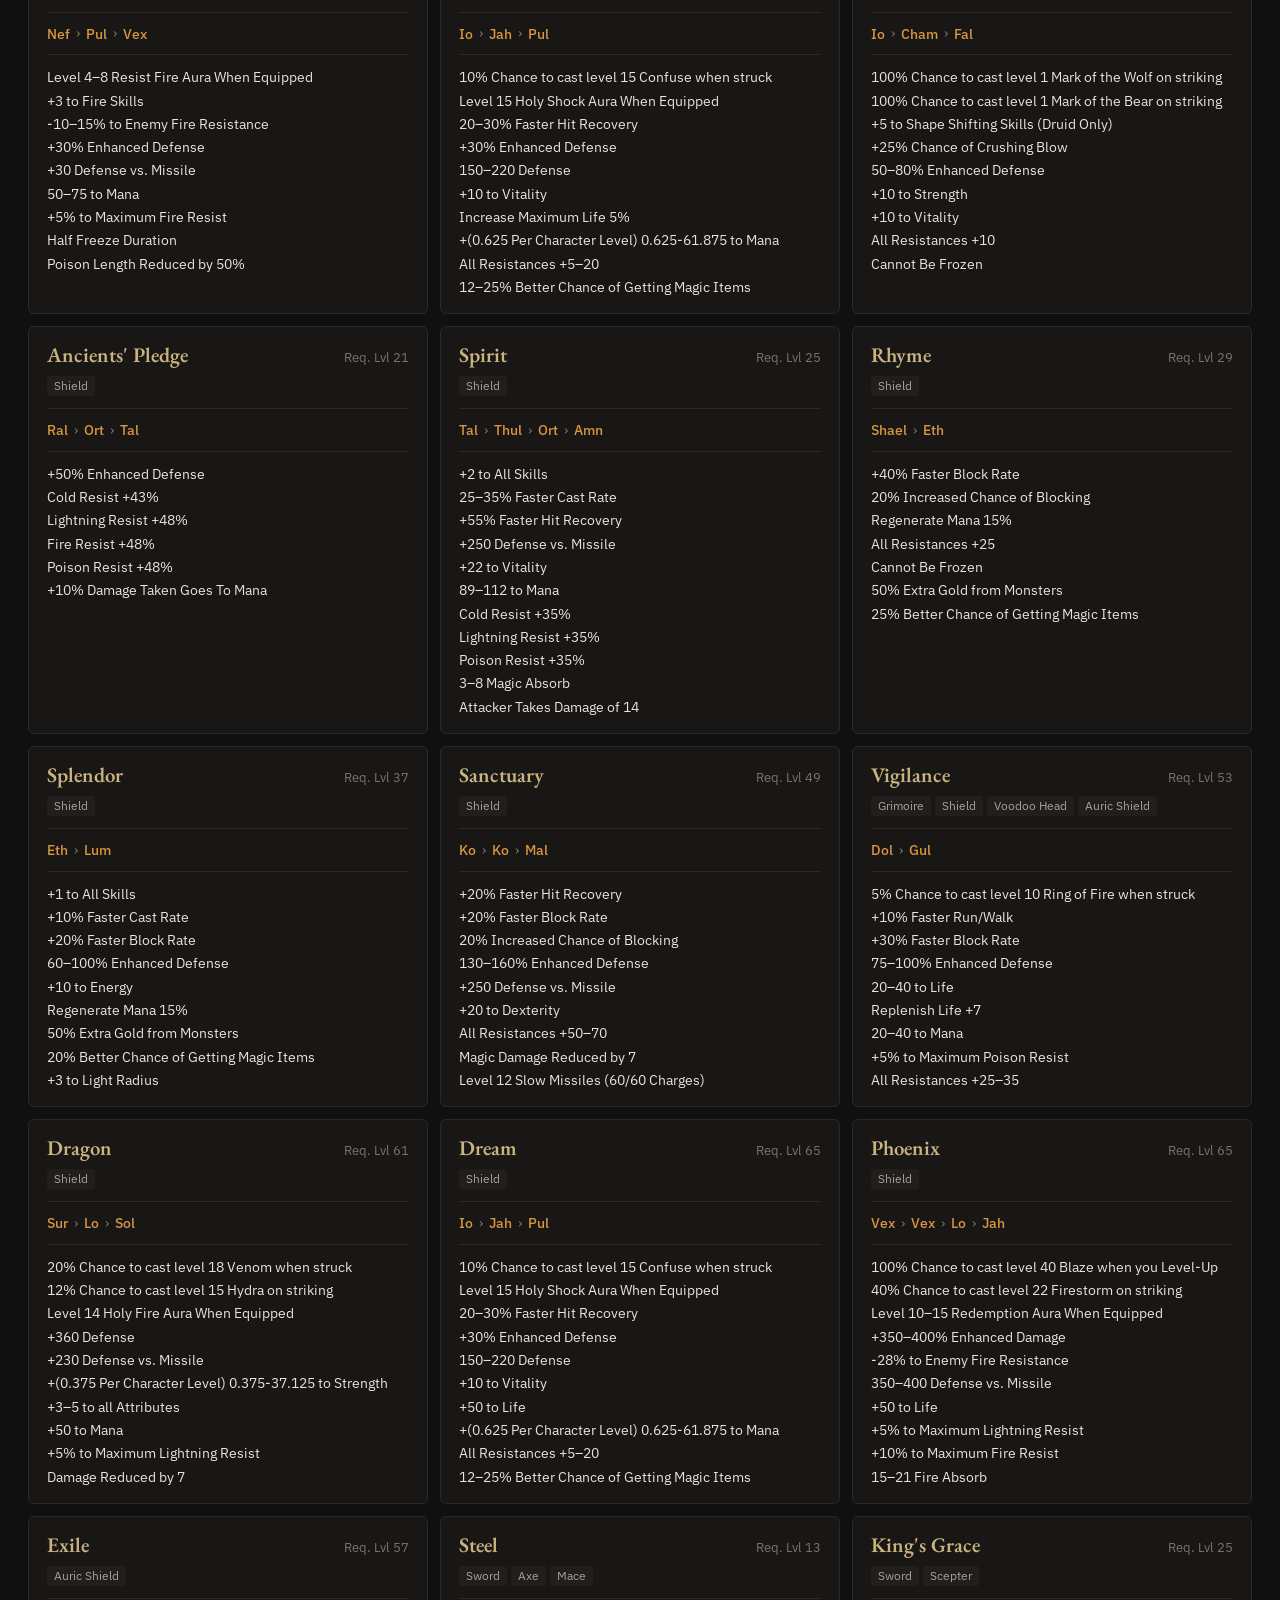
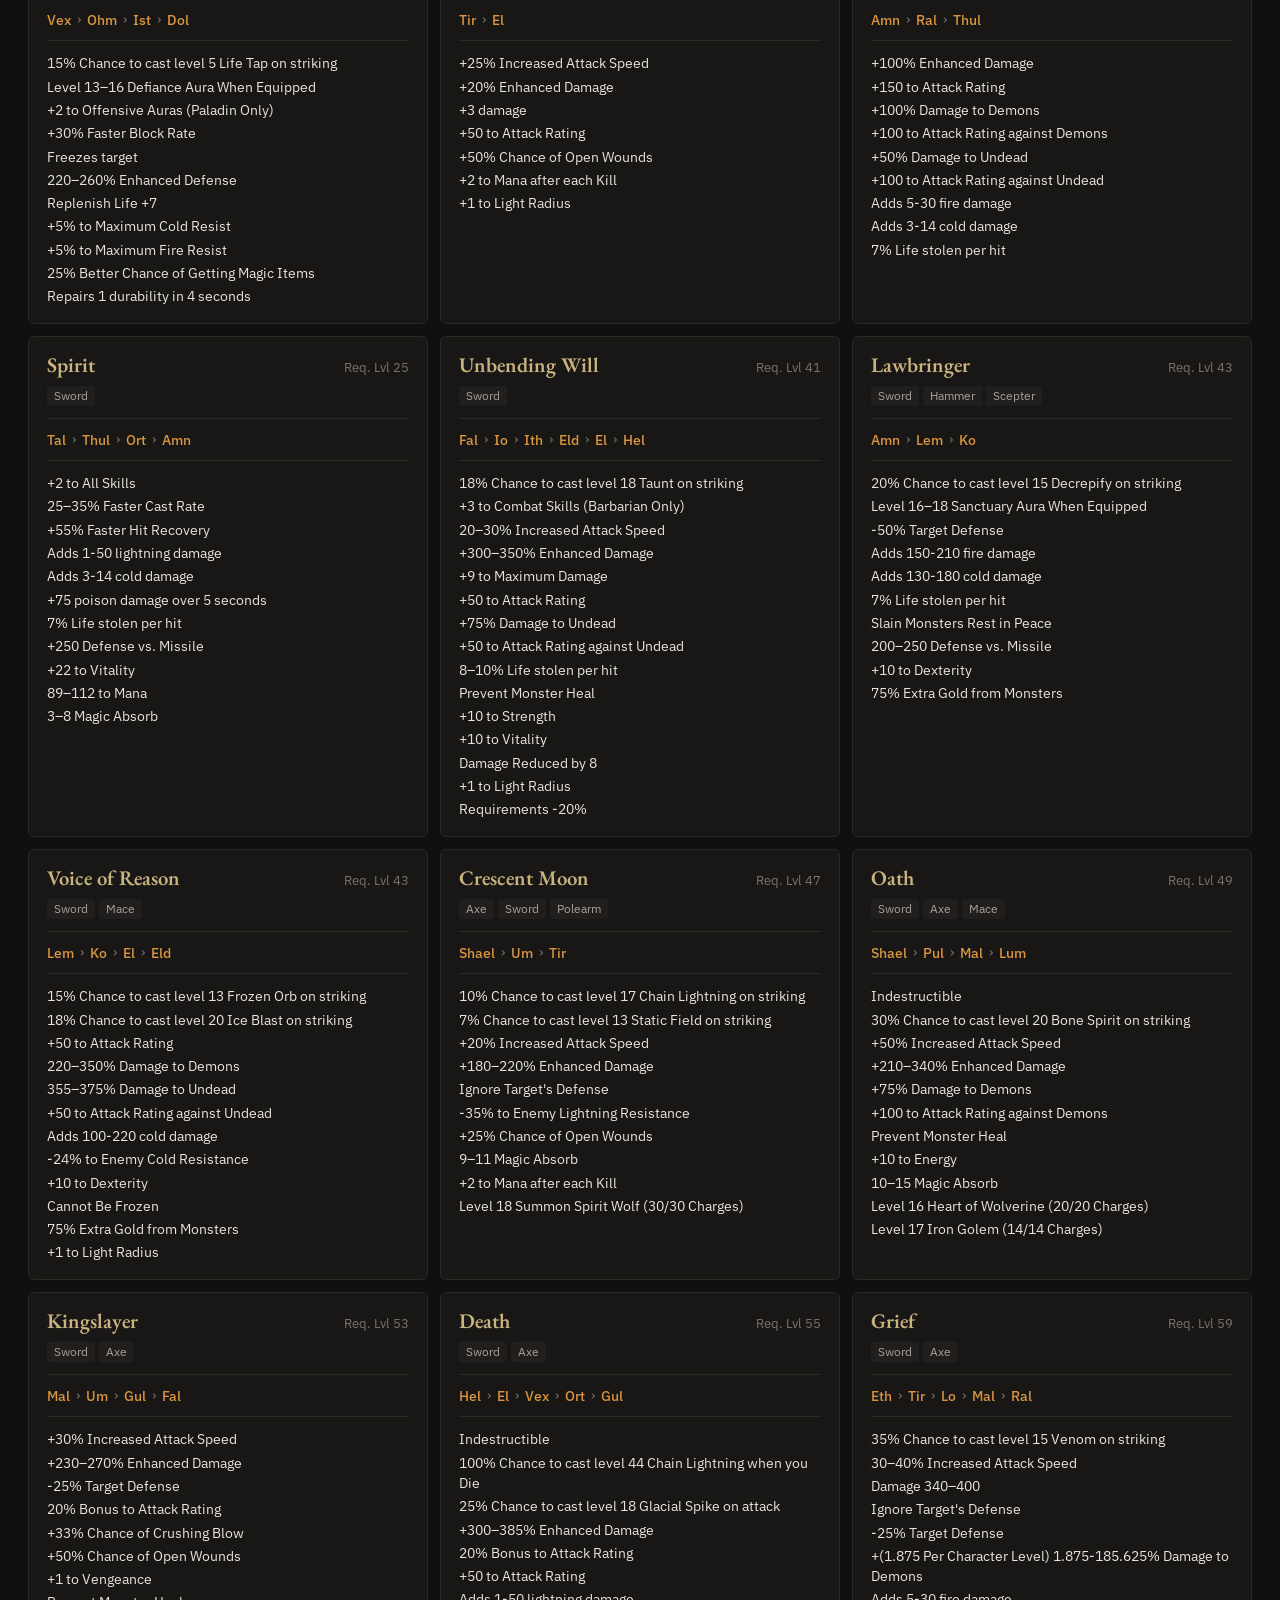
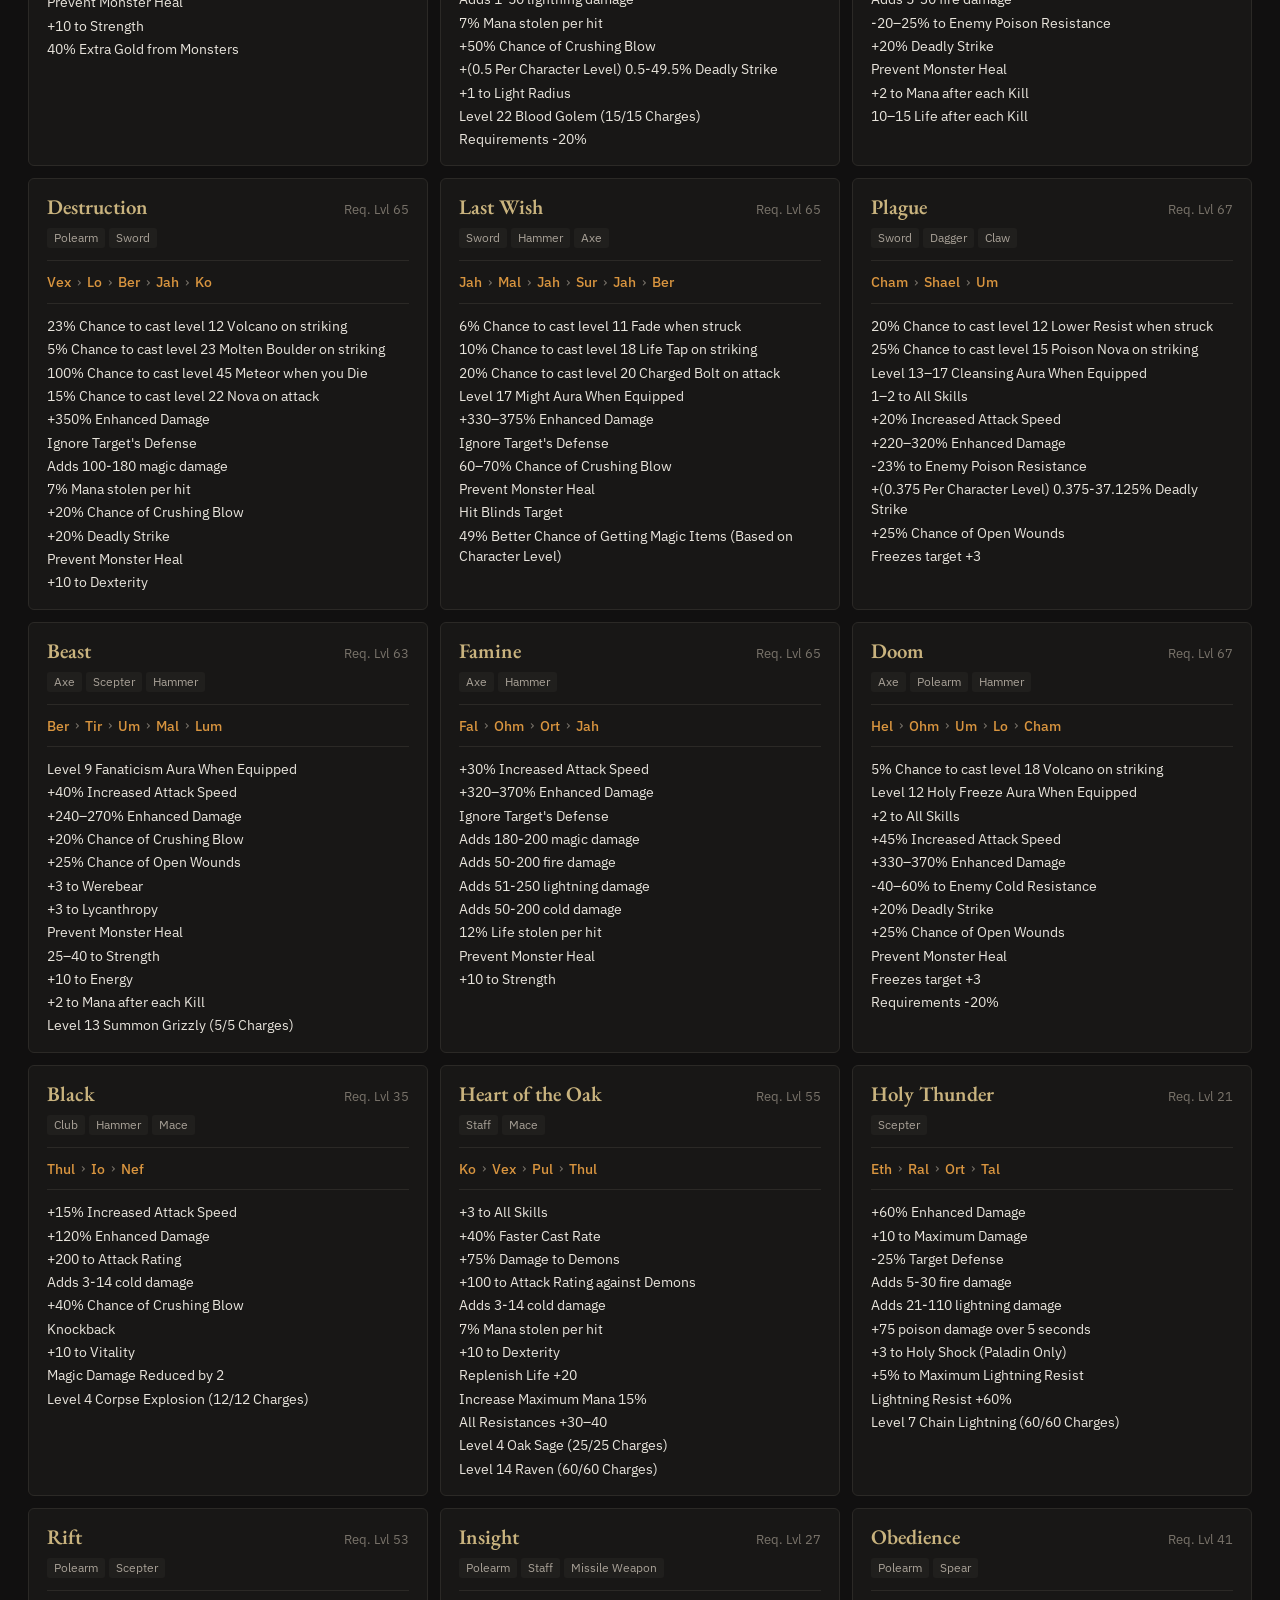
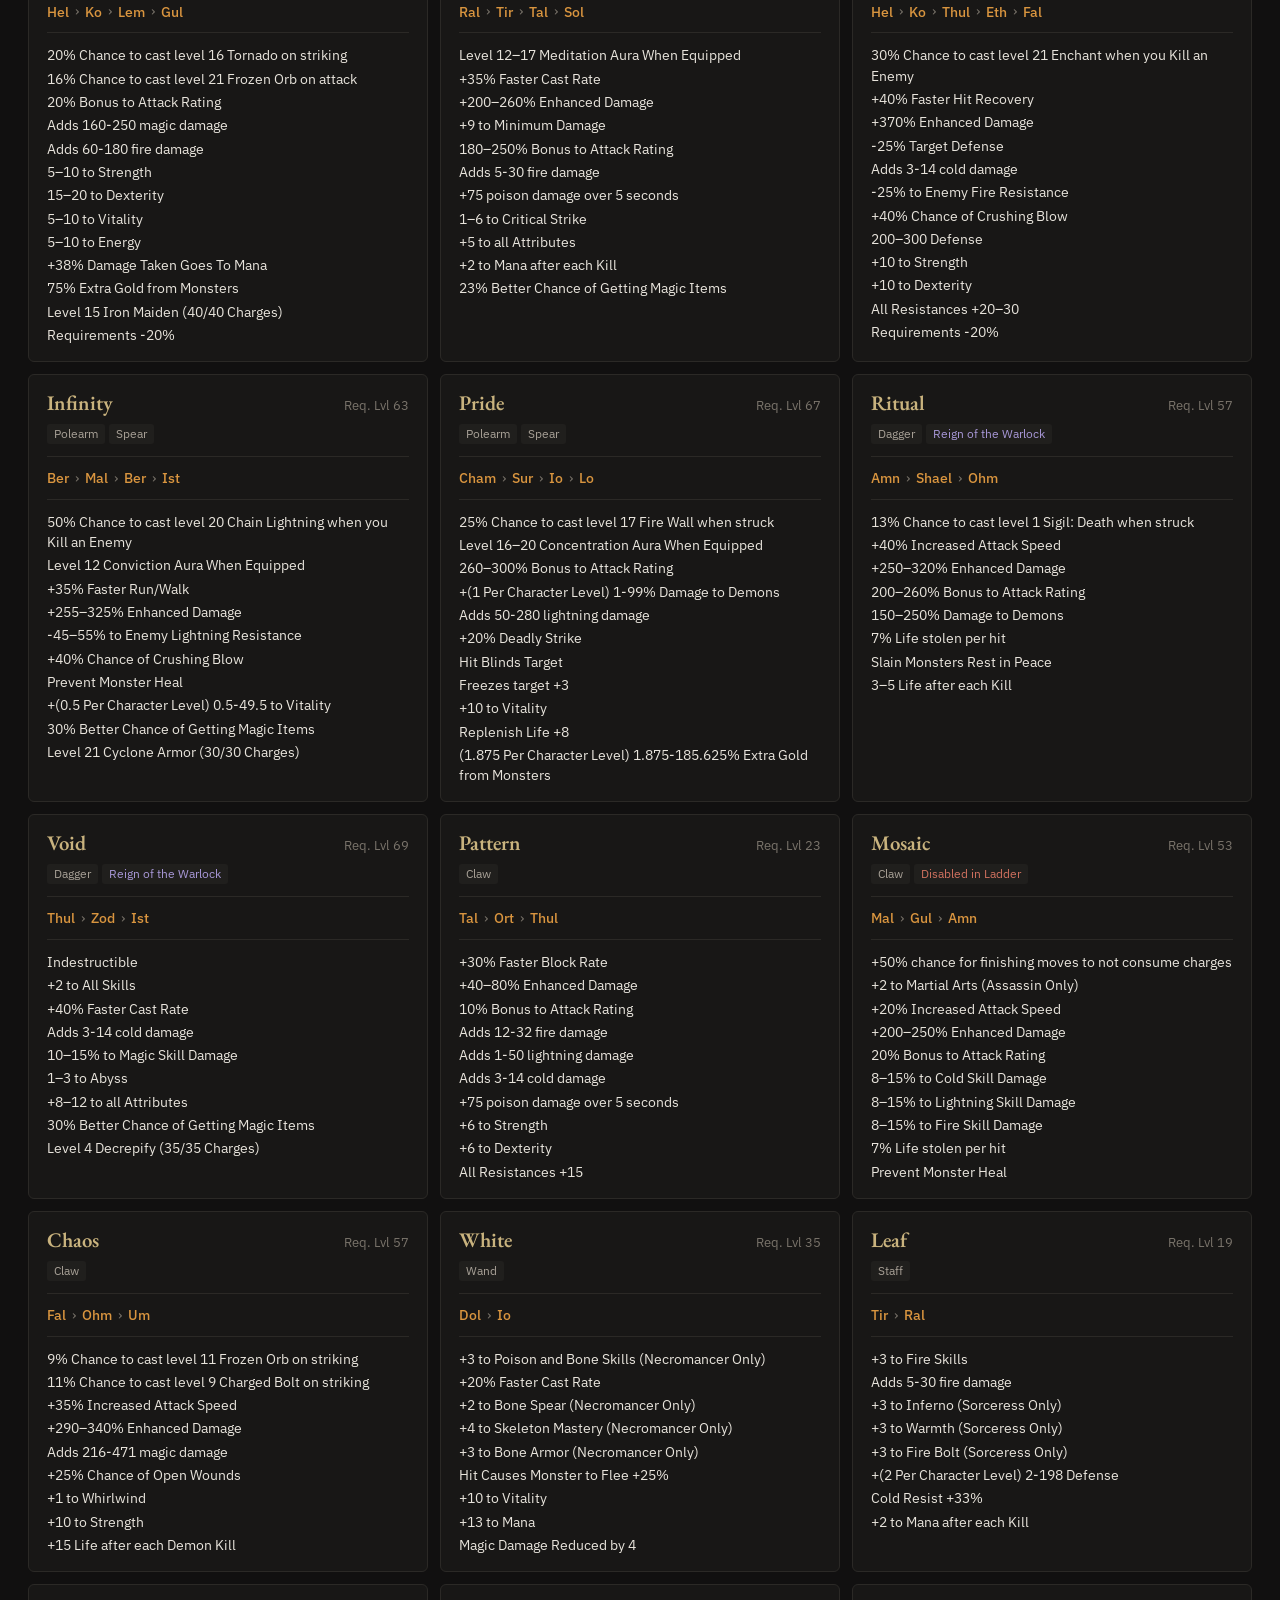
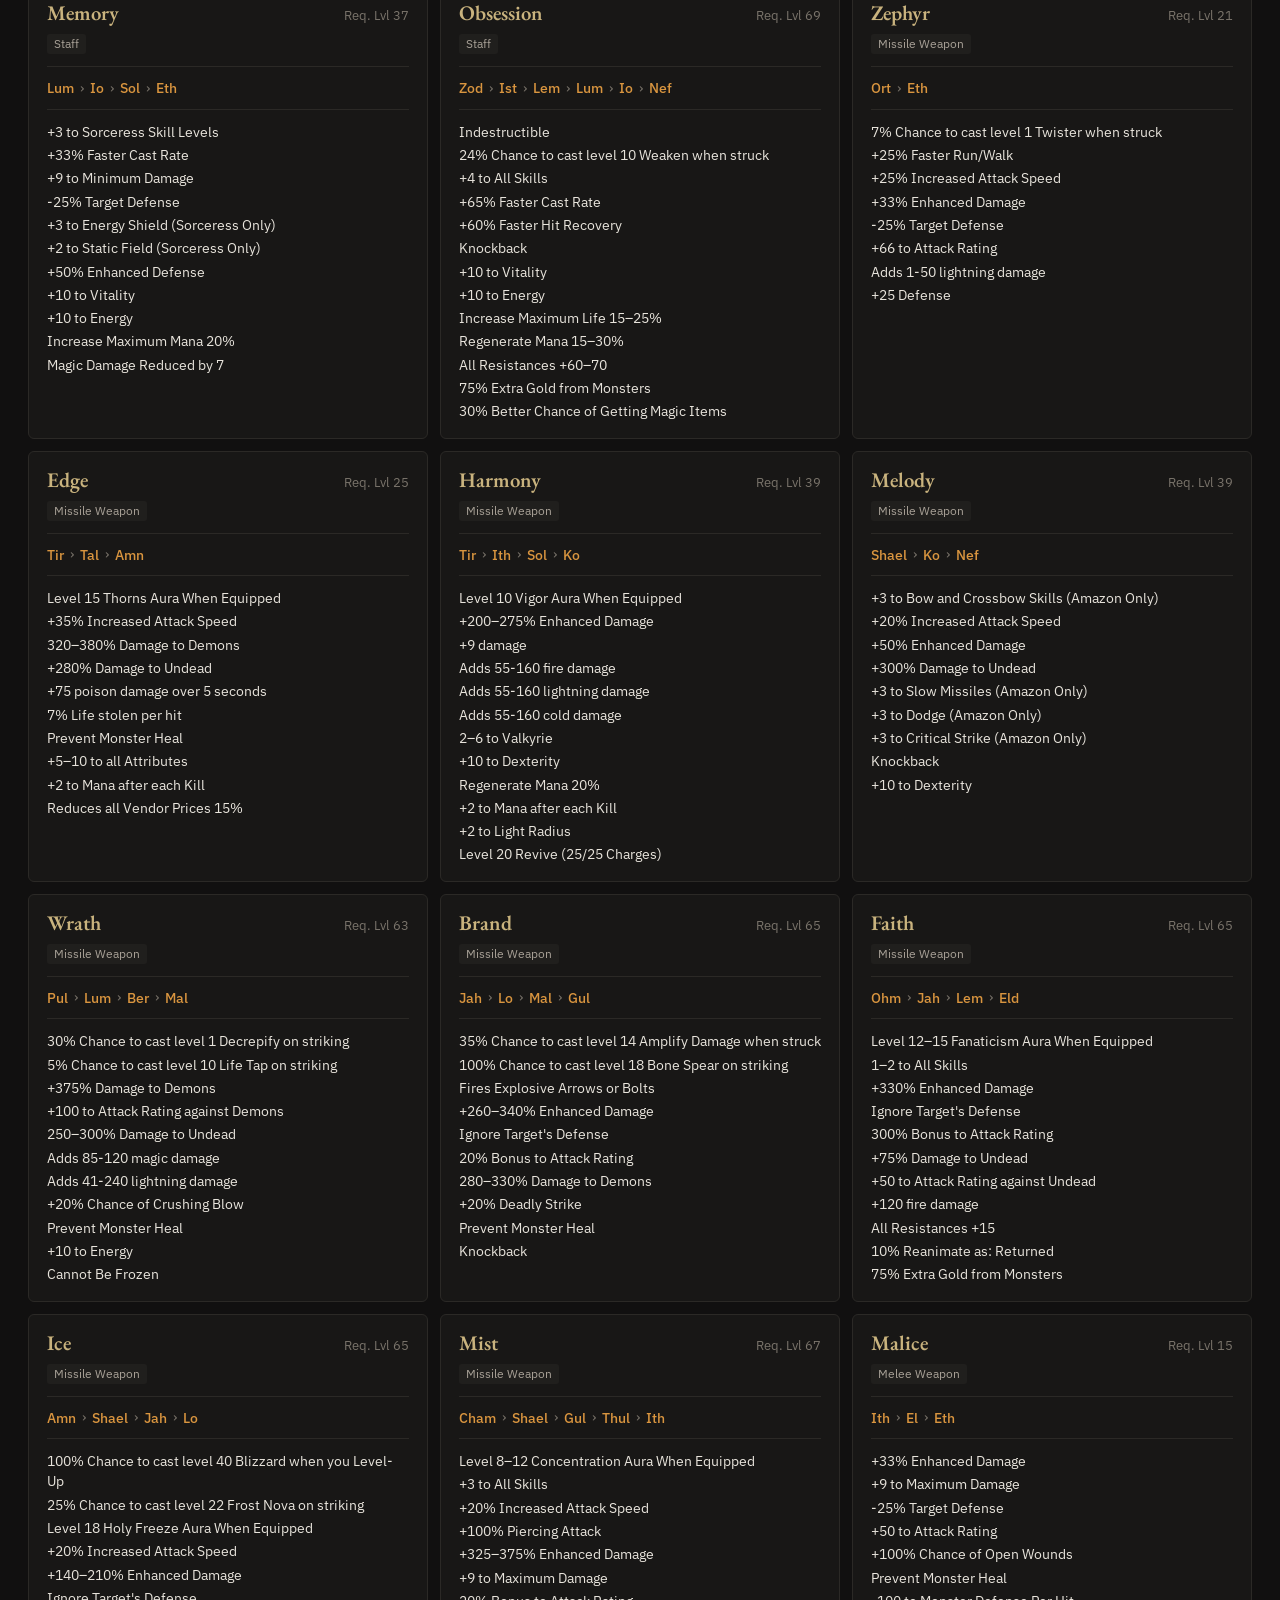
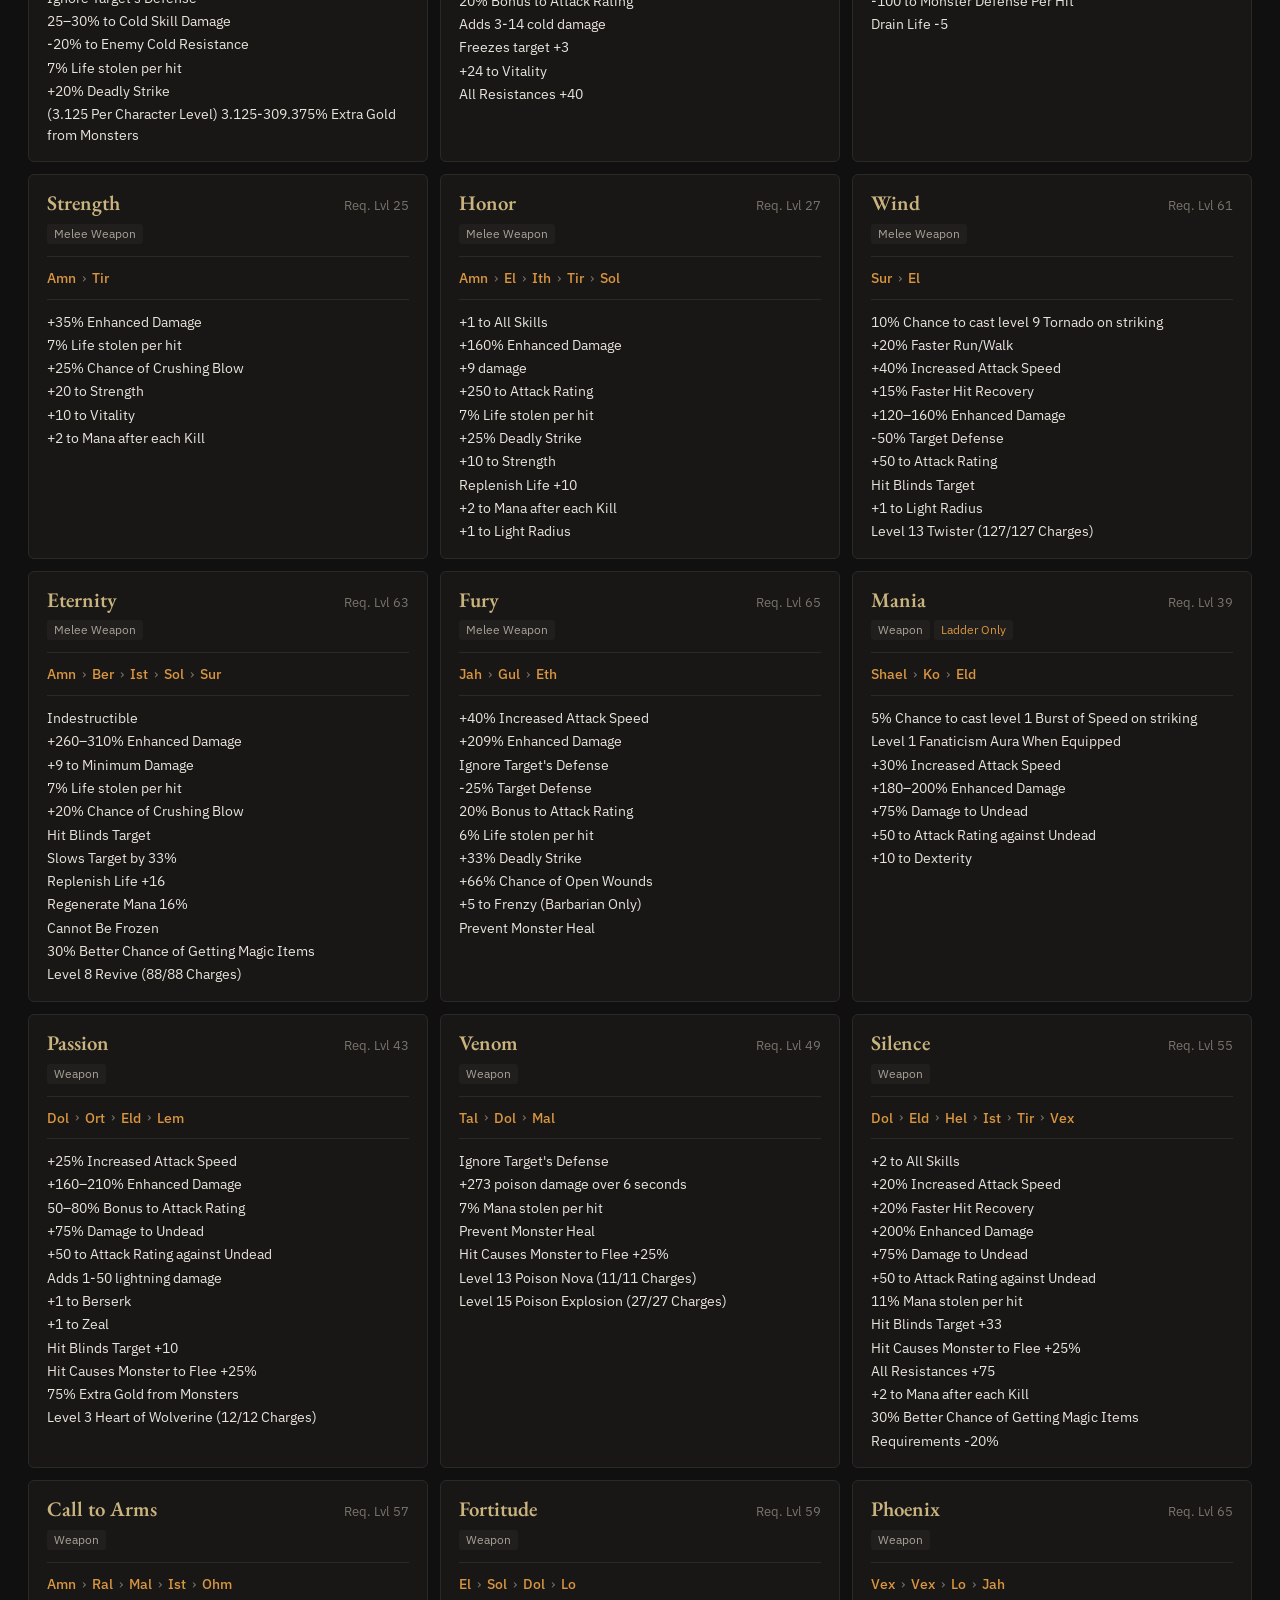
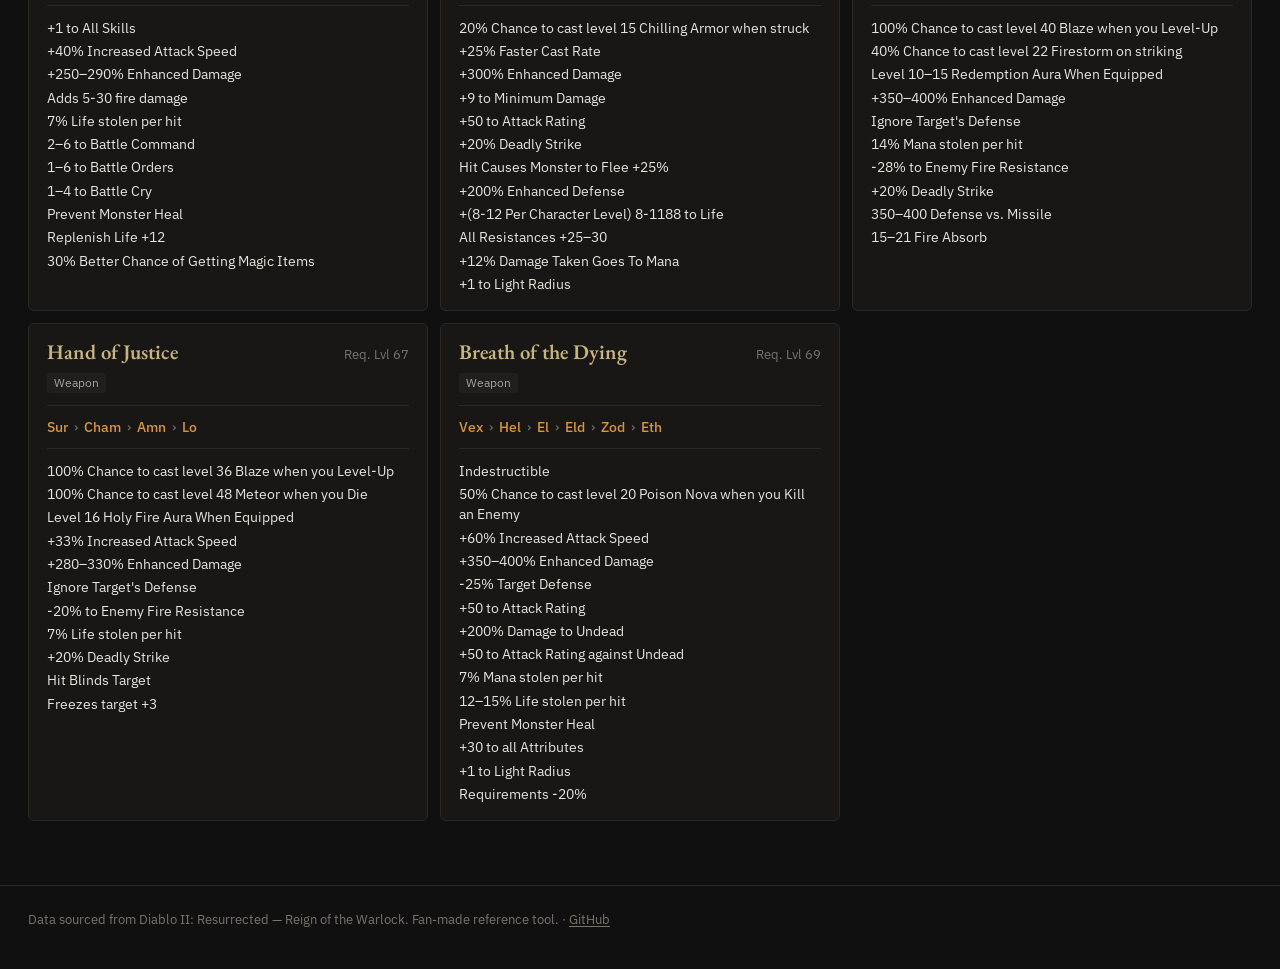
==== commit 9b727058: "Link to the GitHub repo from the page footer Co-Authored-By: Claude Opus 5.5 <noreply@anthropic.com>" ====
--- a/index.html
+++ b/index.html
@@ -4,17 +4,6 @@
   <meta charset="UTF-8" />
   <meta name="viewport" content="width=device-width, initial-scale=1.0" />
   <title>Diablo II Codex — Runewords</title>
-  <meta name="description" content="Search and filter all 104 Diablo II: Resurrected runewords by name, stat, item type, sockets and runes." />
-  <meta property="og:type" content="website" />
-  <meta property="og:site_name" content="Diablo II Codex" />
-  <meta property="og:title" content="Diablo II Codex — Runewords" />
-  <meta property="og:description" content="Search and filter all 104 Diablo II: Resurrected runewords by name, stat, item type, sockets and runes." />
-  <meta property="og:url" content="https://tomysaman.github.io/d2db/" />
-  <meta property="og:image" content="https://tomysaman.github.io/d2db/assets/social/og-image.png" />
-  <meta property="og:image:width" content="1200" />
-  <meta property="og:image:height" content="630" />
-  <meta property="og:image:alt" content="Diablo II Codex: 104 runewords, 35 item sets, 130 cube recipes" />
-  <meta name="twitter:card" content="summary_large_image" />
   <link rel="icon" type="image/svg+xml" href="assets/favicon.svg" />
   <link rel="preconnect" href="https://fonts.googleapis.com" />
   <link rel="preconnect" href="https://fonts.gstatic.com" crossorigin />
--- a/styles.css
+++ b/styles.css
@@ -668,6 +668,8 @@
   font-size: 0.8rem;
   border-top: 1px solid var(--line);
 }
+.site-footer a { color: inherit; text-decoration: underline; text-underline-offset: 2px; }
+.site-footer a:hover { color: var(--gold); }
 
 /* ══════════════════════════════════════════
    RESPONSIVE
--- a/styles-glass.css
+++ b/styles-glass.css
@@ -803,6 +803,8 @@
   border-top: 3px solid var(--lead);
   box-shadow: inset 0 3px 0 var(--gold);
 }
+.site-footer a { color: inherit; text-decoration: underline; text-underline-offset: 2px; }
+.site-footer a:hover { color: var(--gold); }
 
 /* ══════════════════════════════════════════
    RESPONSIVE / MOTION
--- a/styles-atlas.css
+++ b/styles-atlas.css
@@ -808,6 +808,8 @@
   text-align: center;
   border-top: 1px solid var(--line-strong);
 }
+.site-footer a { color: inherit; text-decoration: underline; text-underline-offset: 2px; }
+.site-footer a:hover { color: var(--gold); }
 
 /* ══════════════════════════════════════════
    RESPONSIVE / MOTION
--- a/styles-paper.css
+++ b/styles-paper.css
@@ -926,6 +926,8 @@
   text-align: center;
   border-top: 1px dashed rgba(122,78,40,0.35);
 }
+.site-footer a { color: inherit; text-decoration: underline; text-underline-offset: 2px; }
+.site-footer a:hover { color: var(--gold); }
 
 /* ══════════════════════════════════════════
    RESPONSIVE / MOTION
--- a/styles-meadow.css
+++ b/styles-meadow.css
@@ -735,6 +735,8 @@
   text-align: center;
   border-top: 1px solid var(--line);
 }
+.site-footer a { color: inherit; text-decoration: underline; text-underline-offset: 2px; }
+.site-footer a:hover { color: var(--gold); }
 
 /* ══════════════════════════════════════════
    RESPONSIVE / MOTION
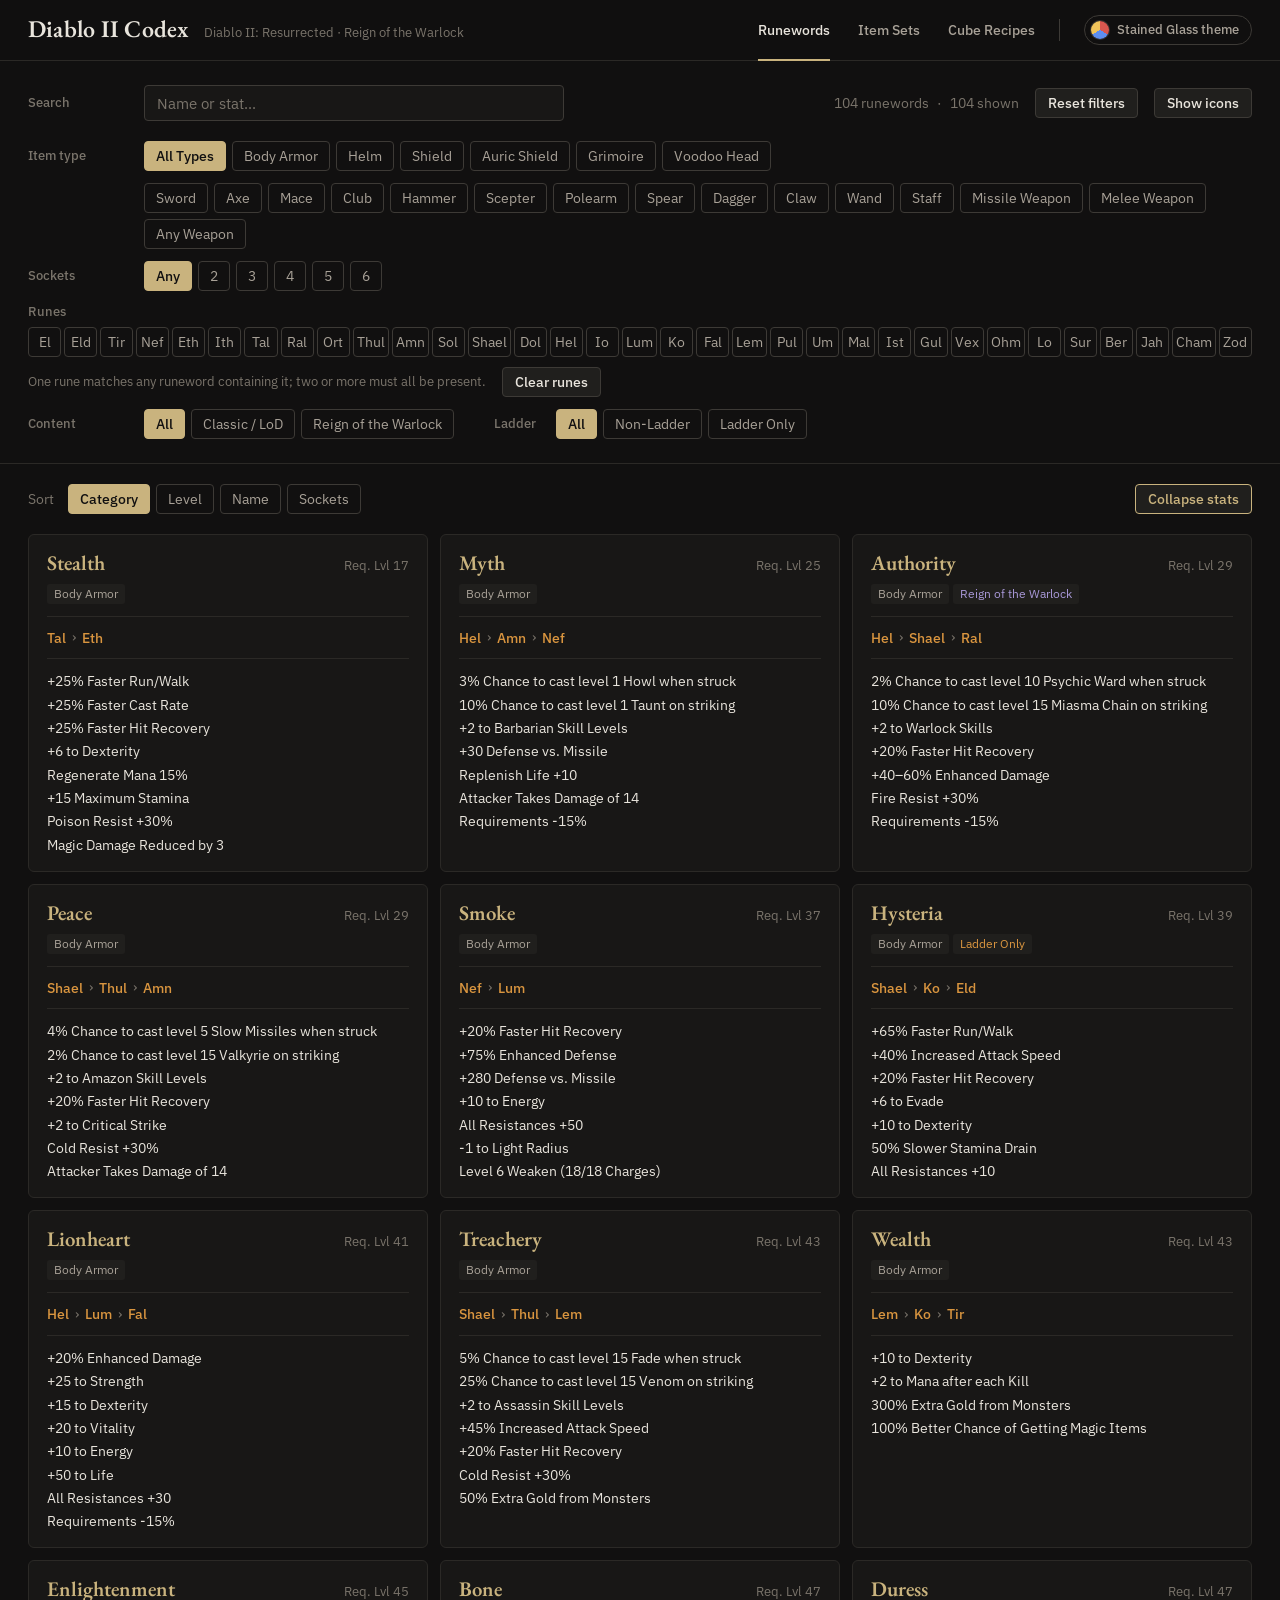
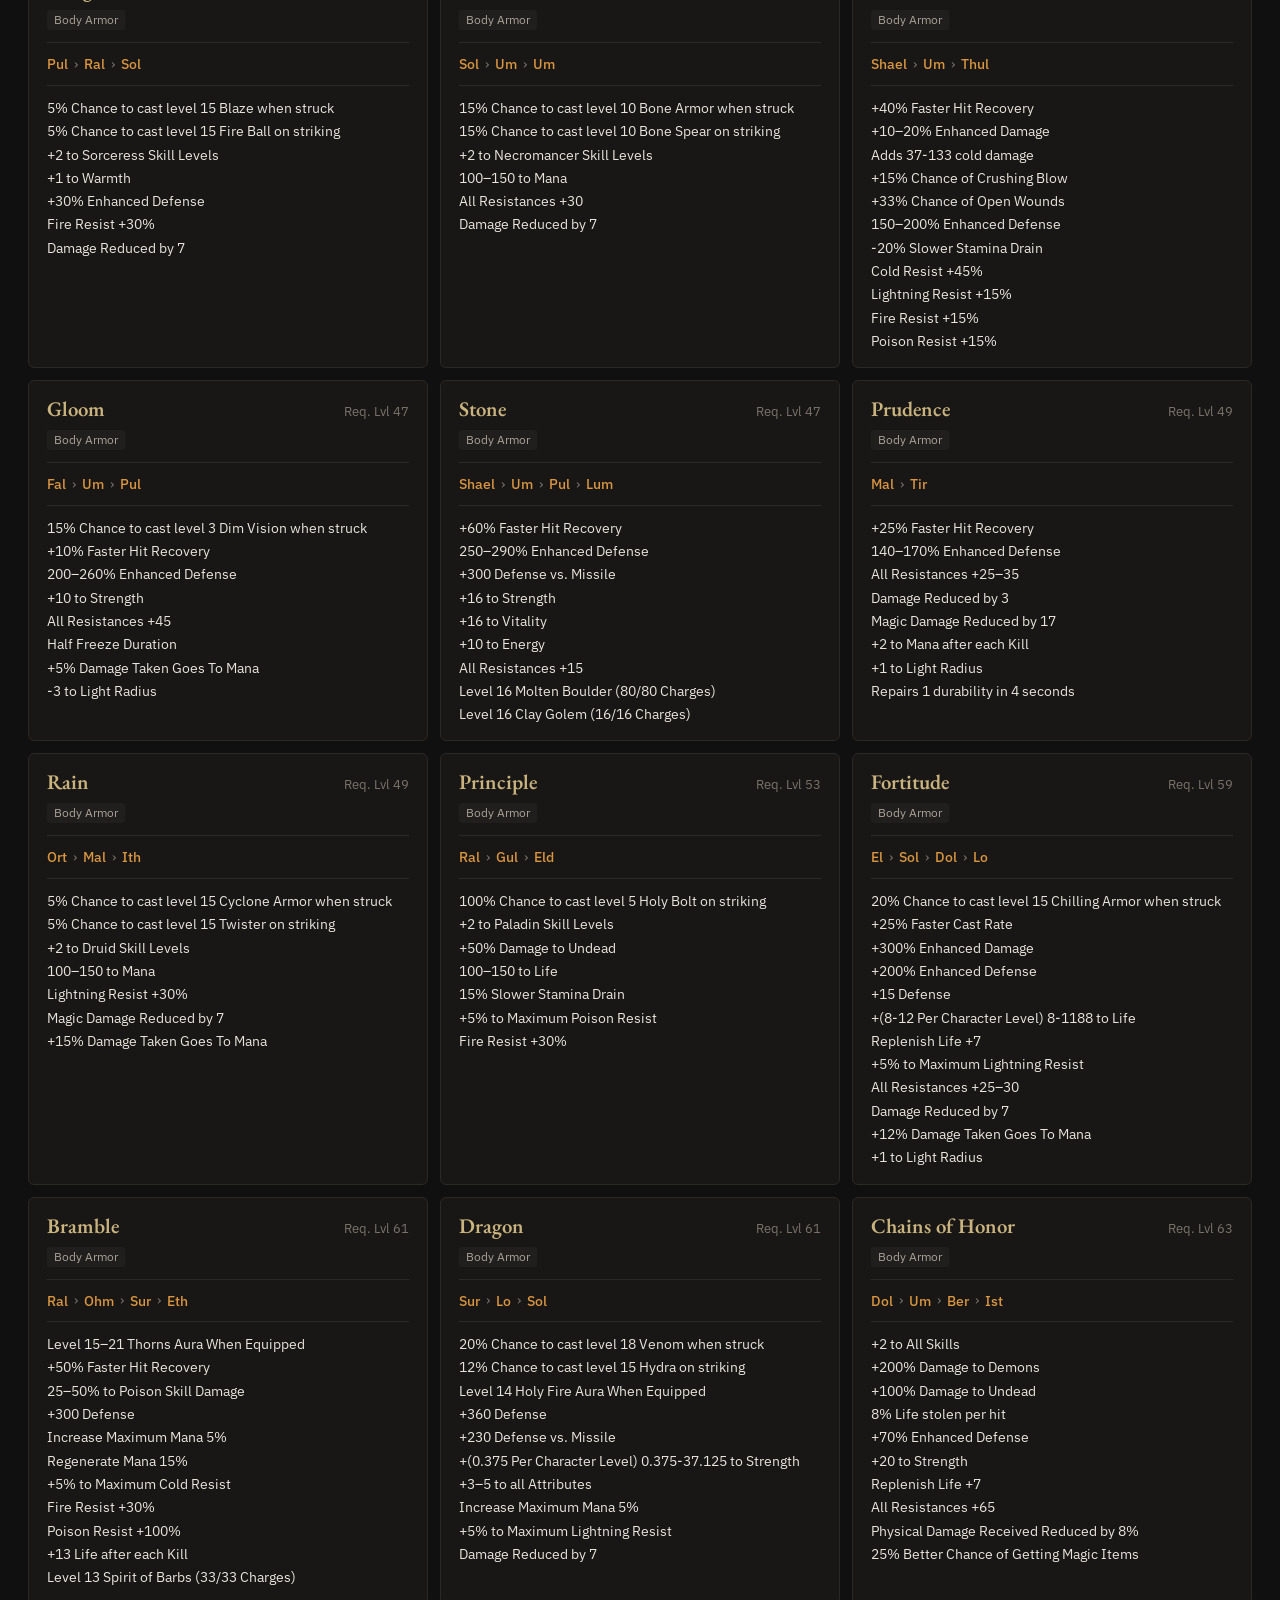
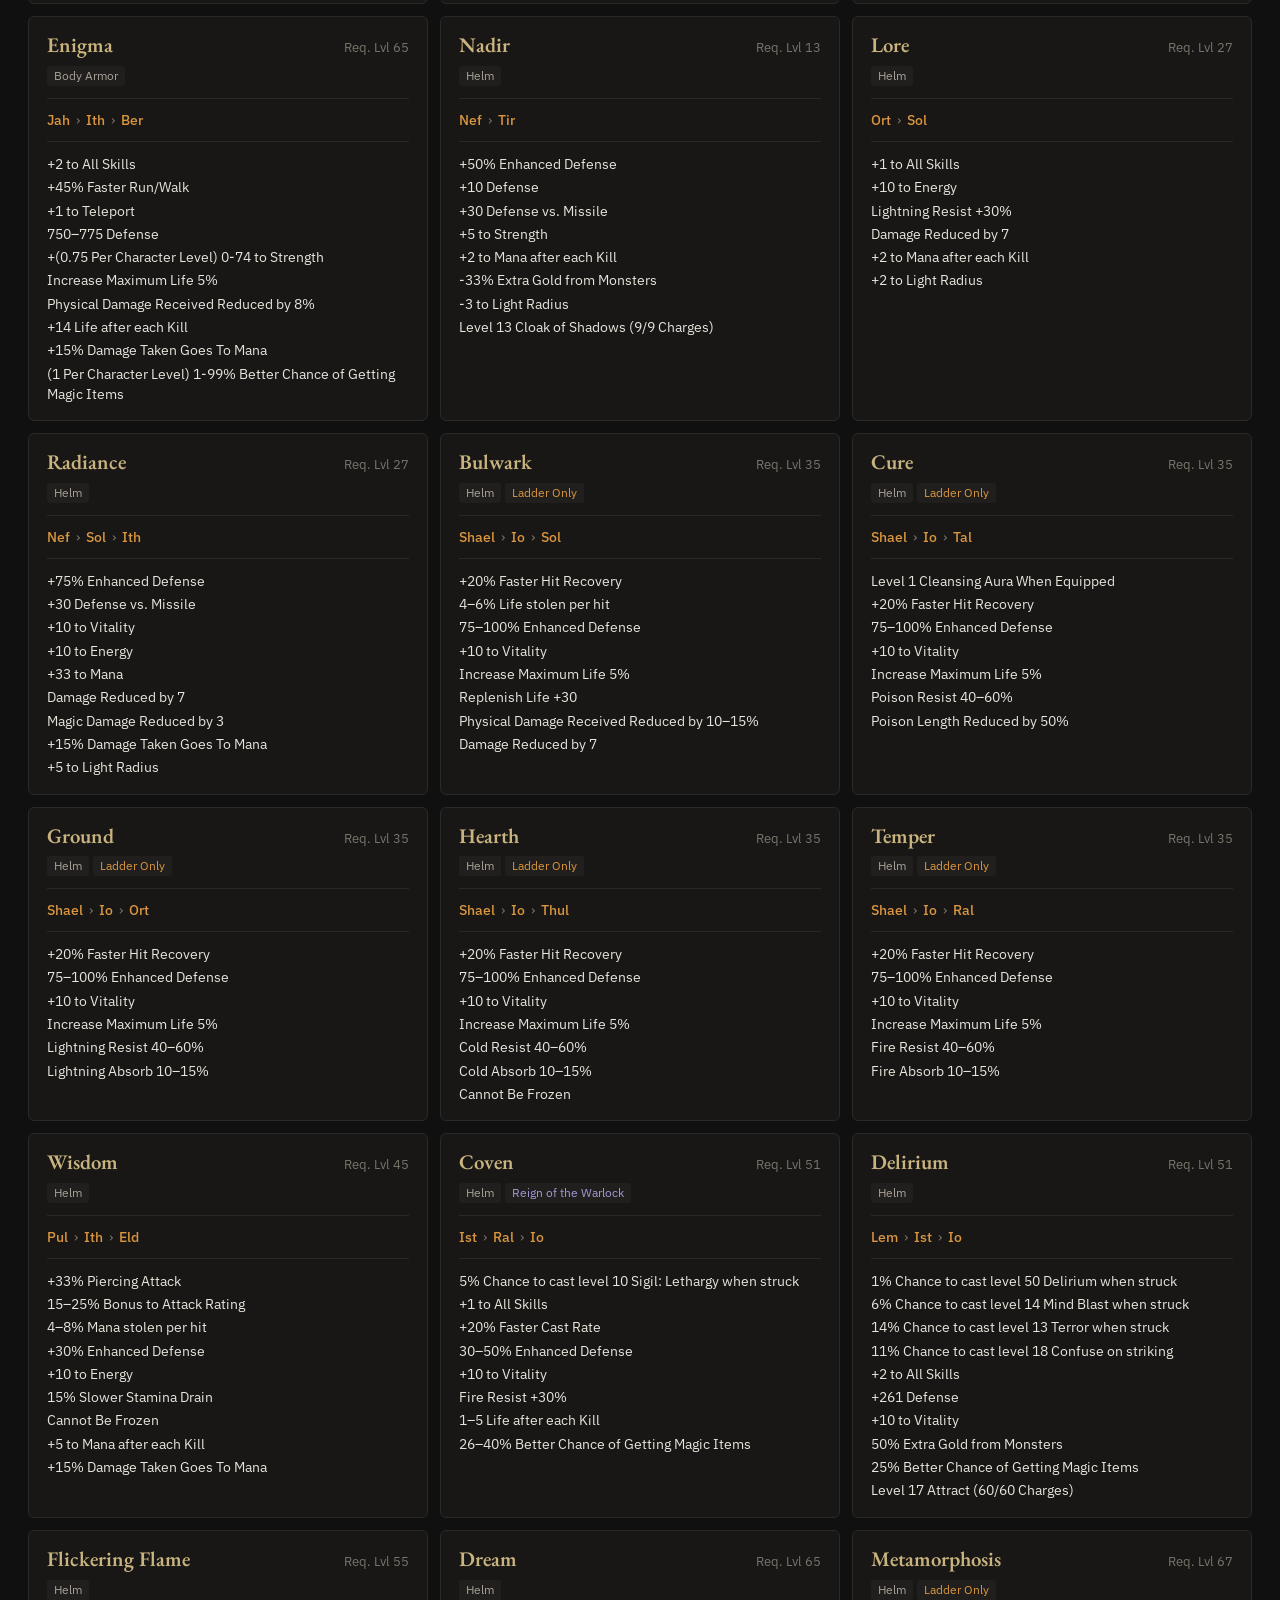
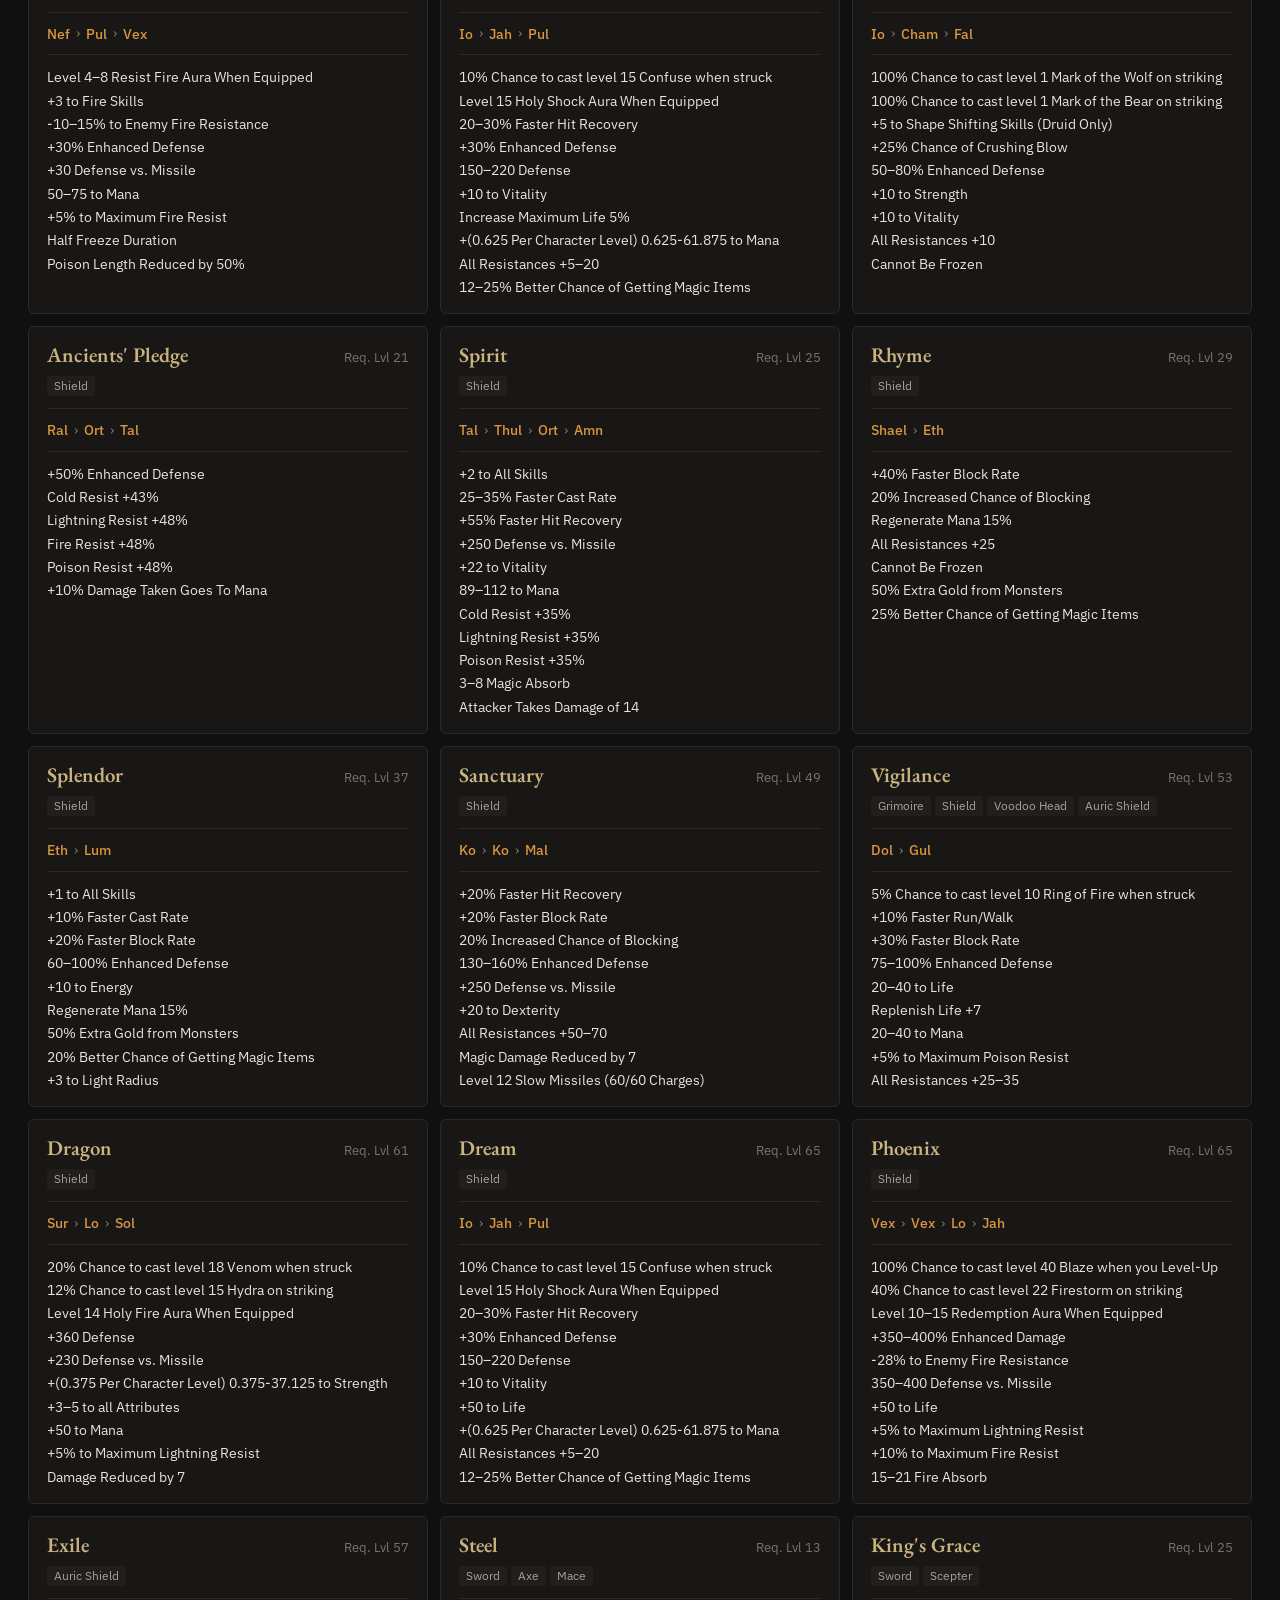
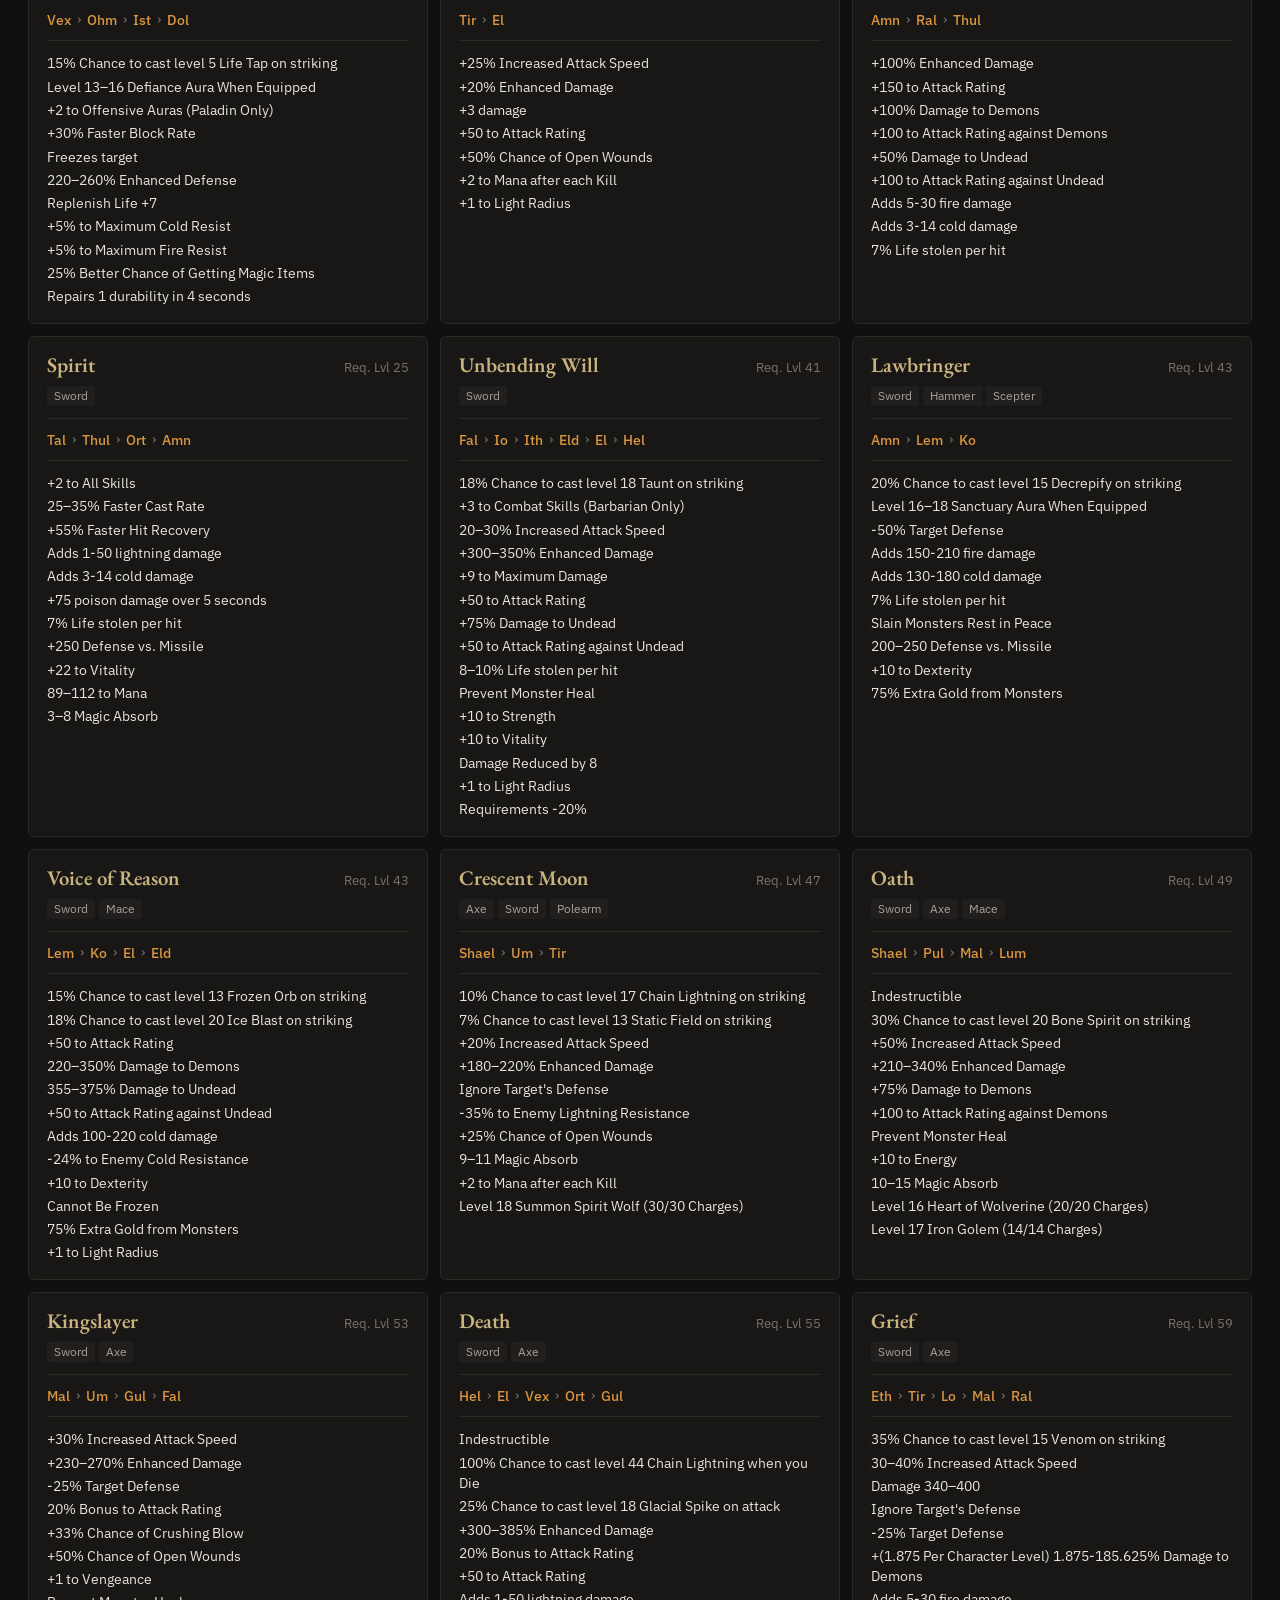
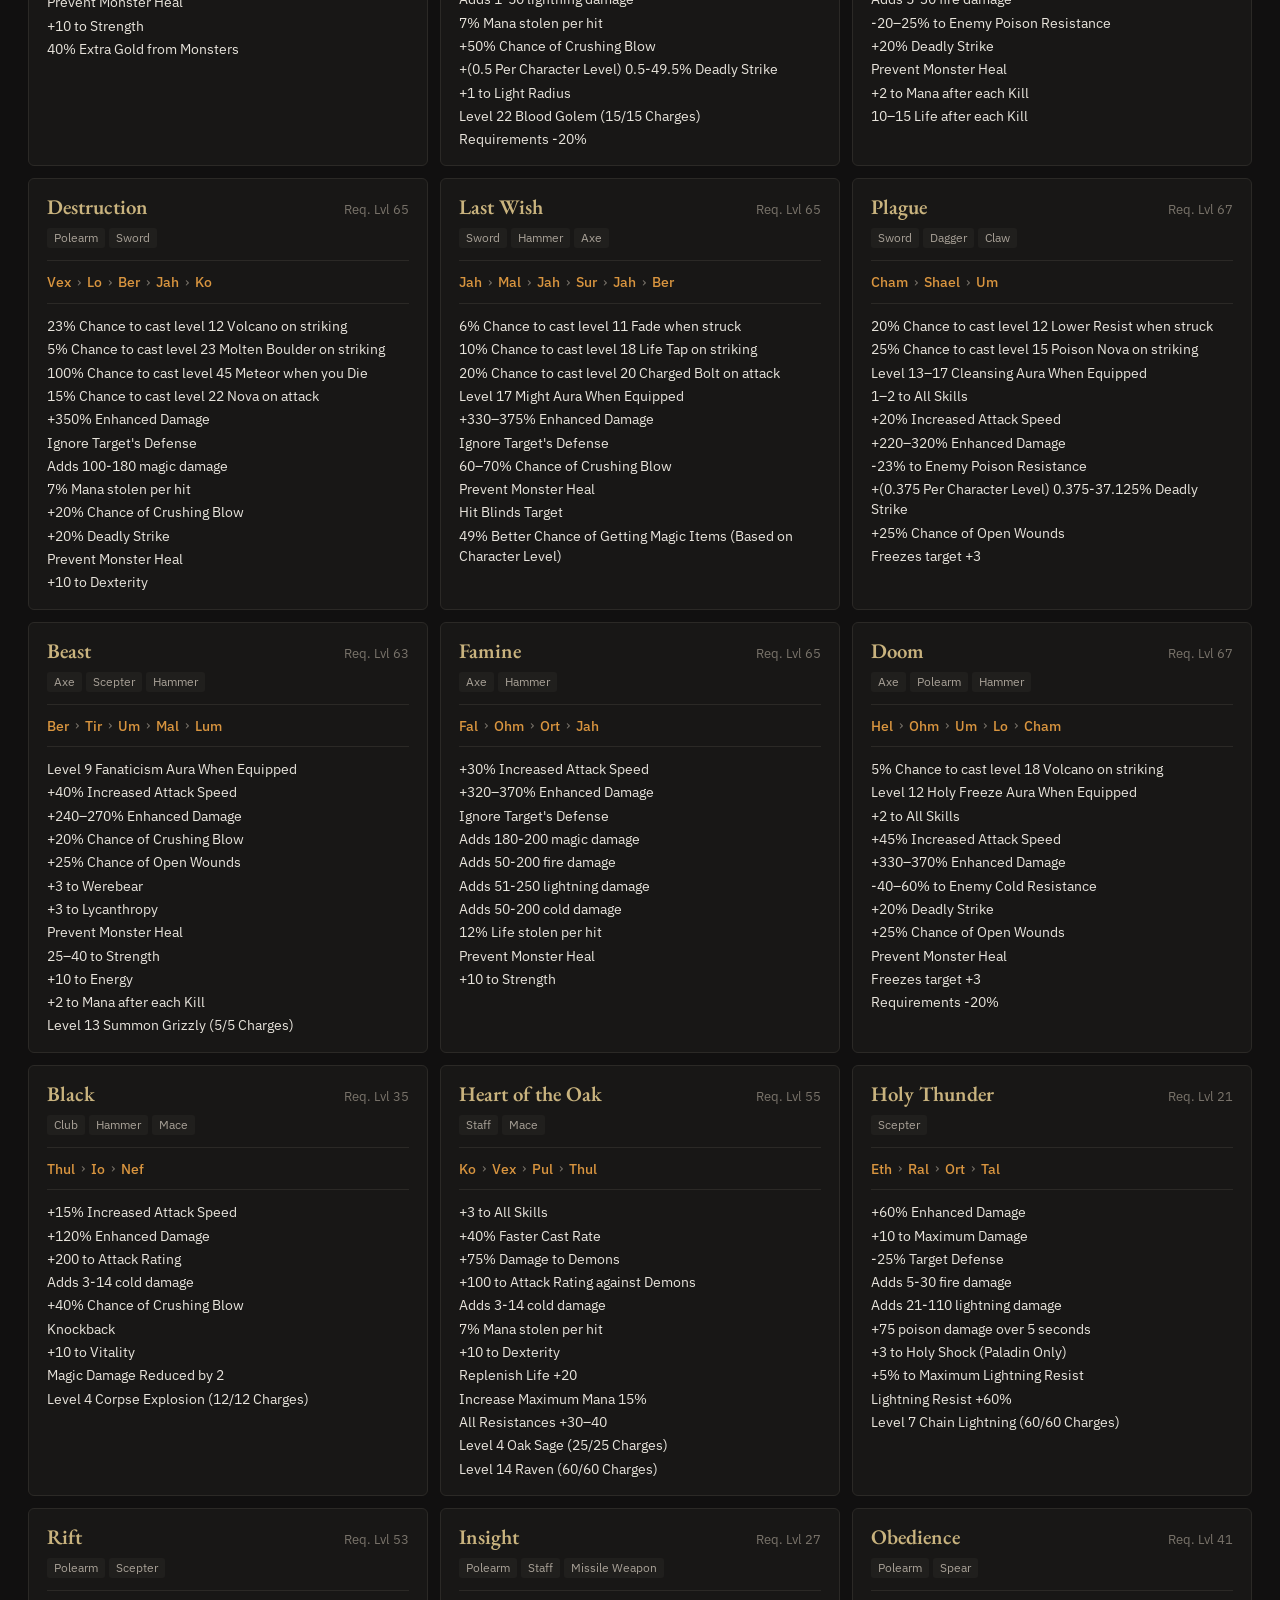
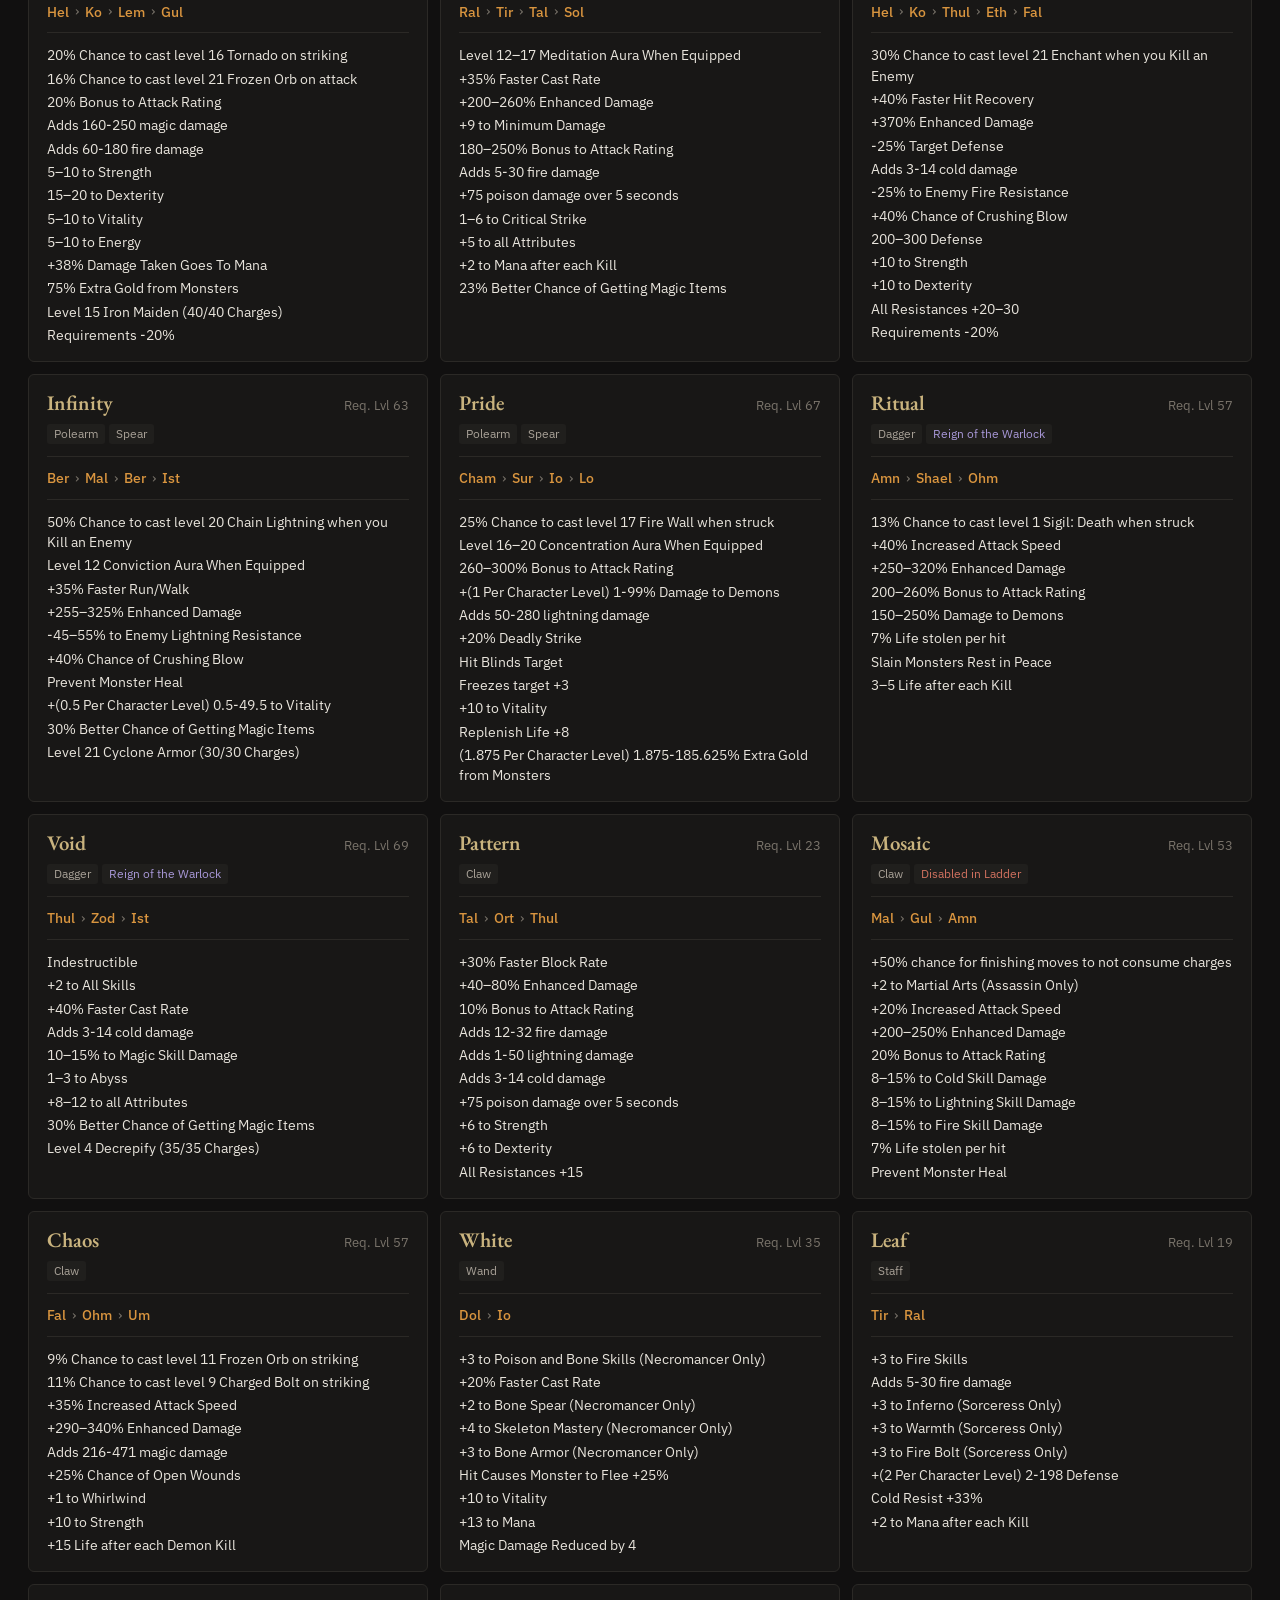
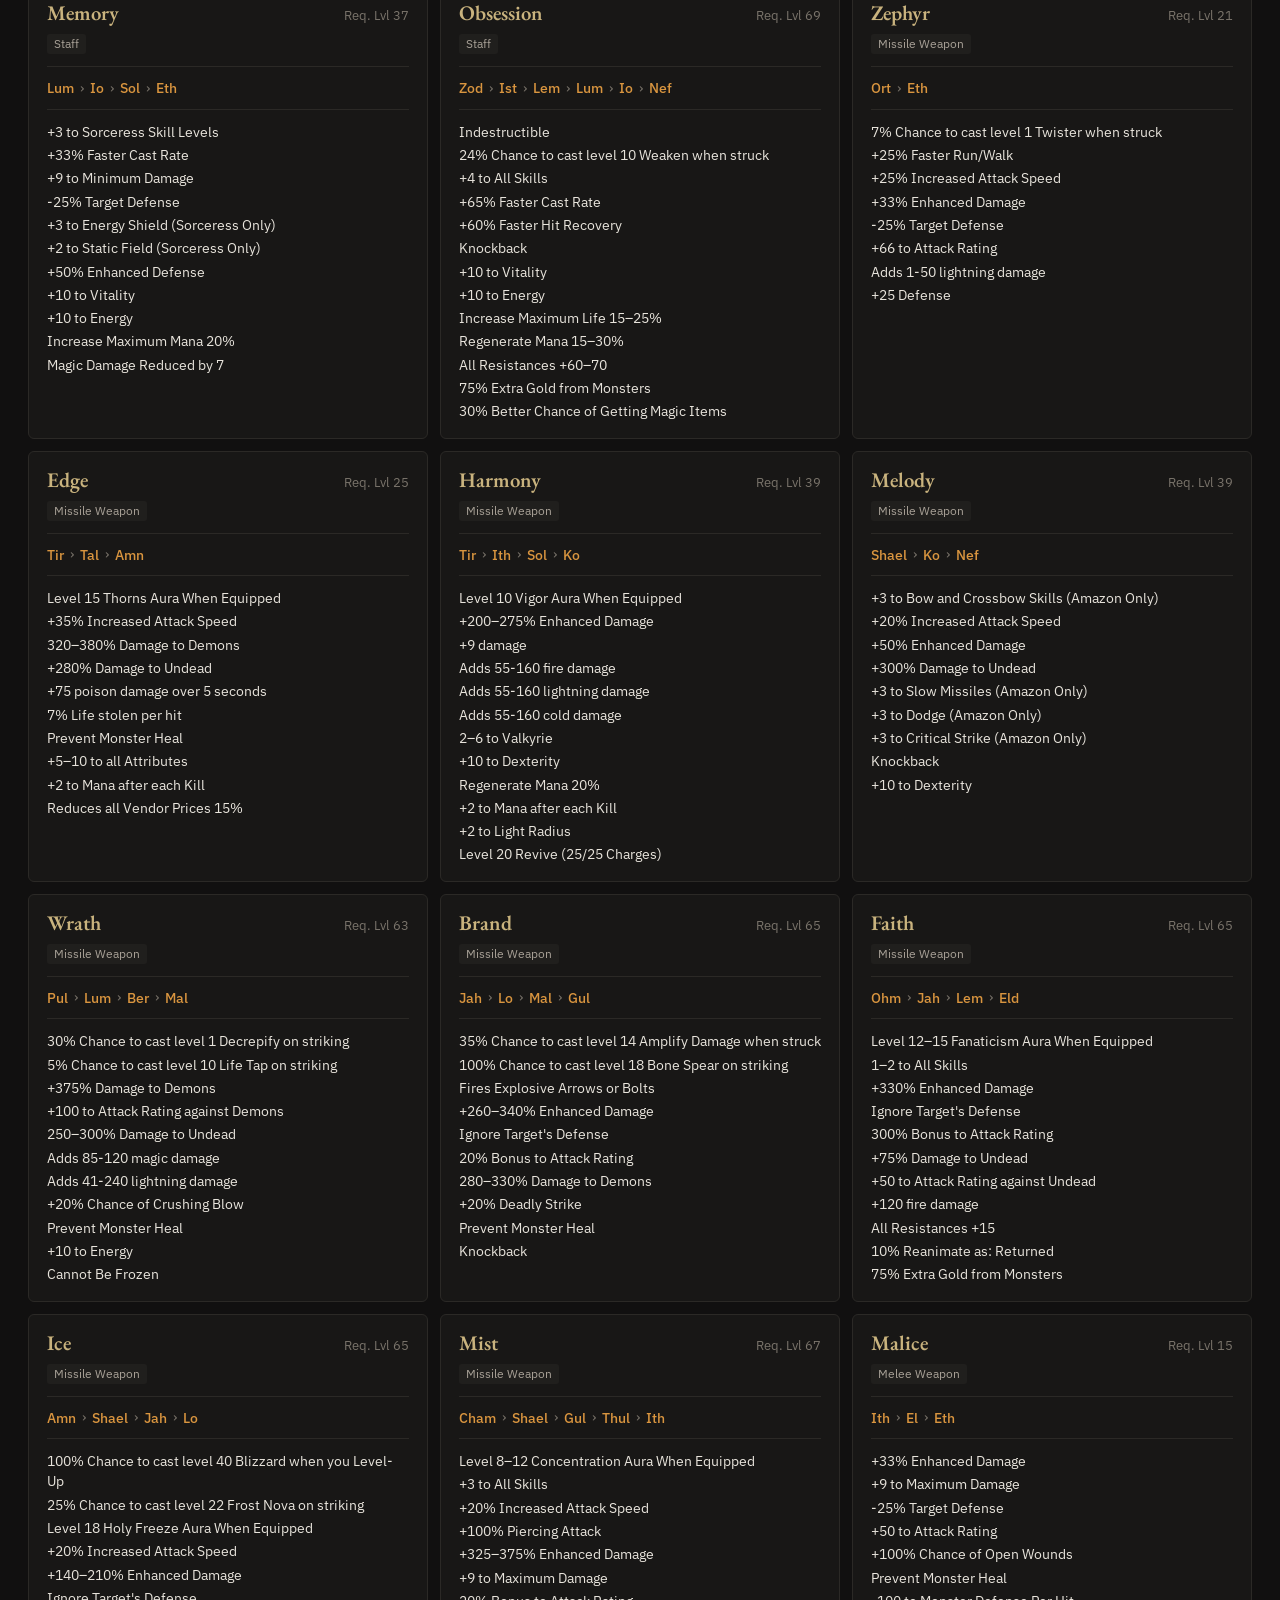
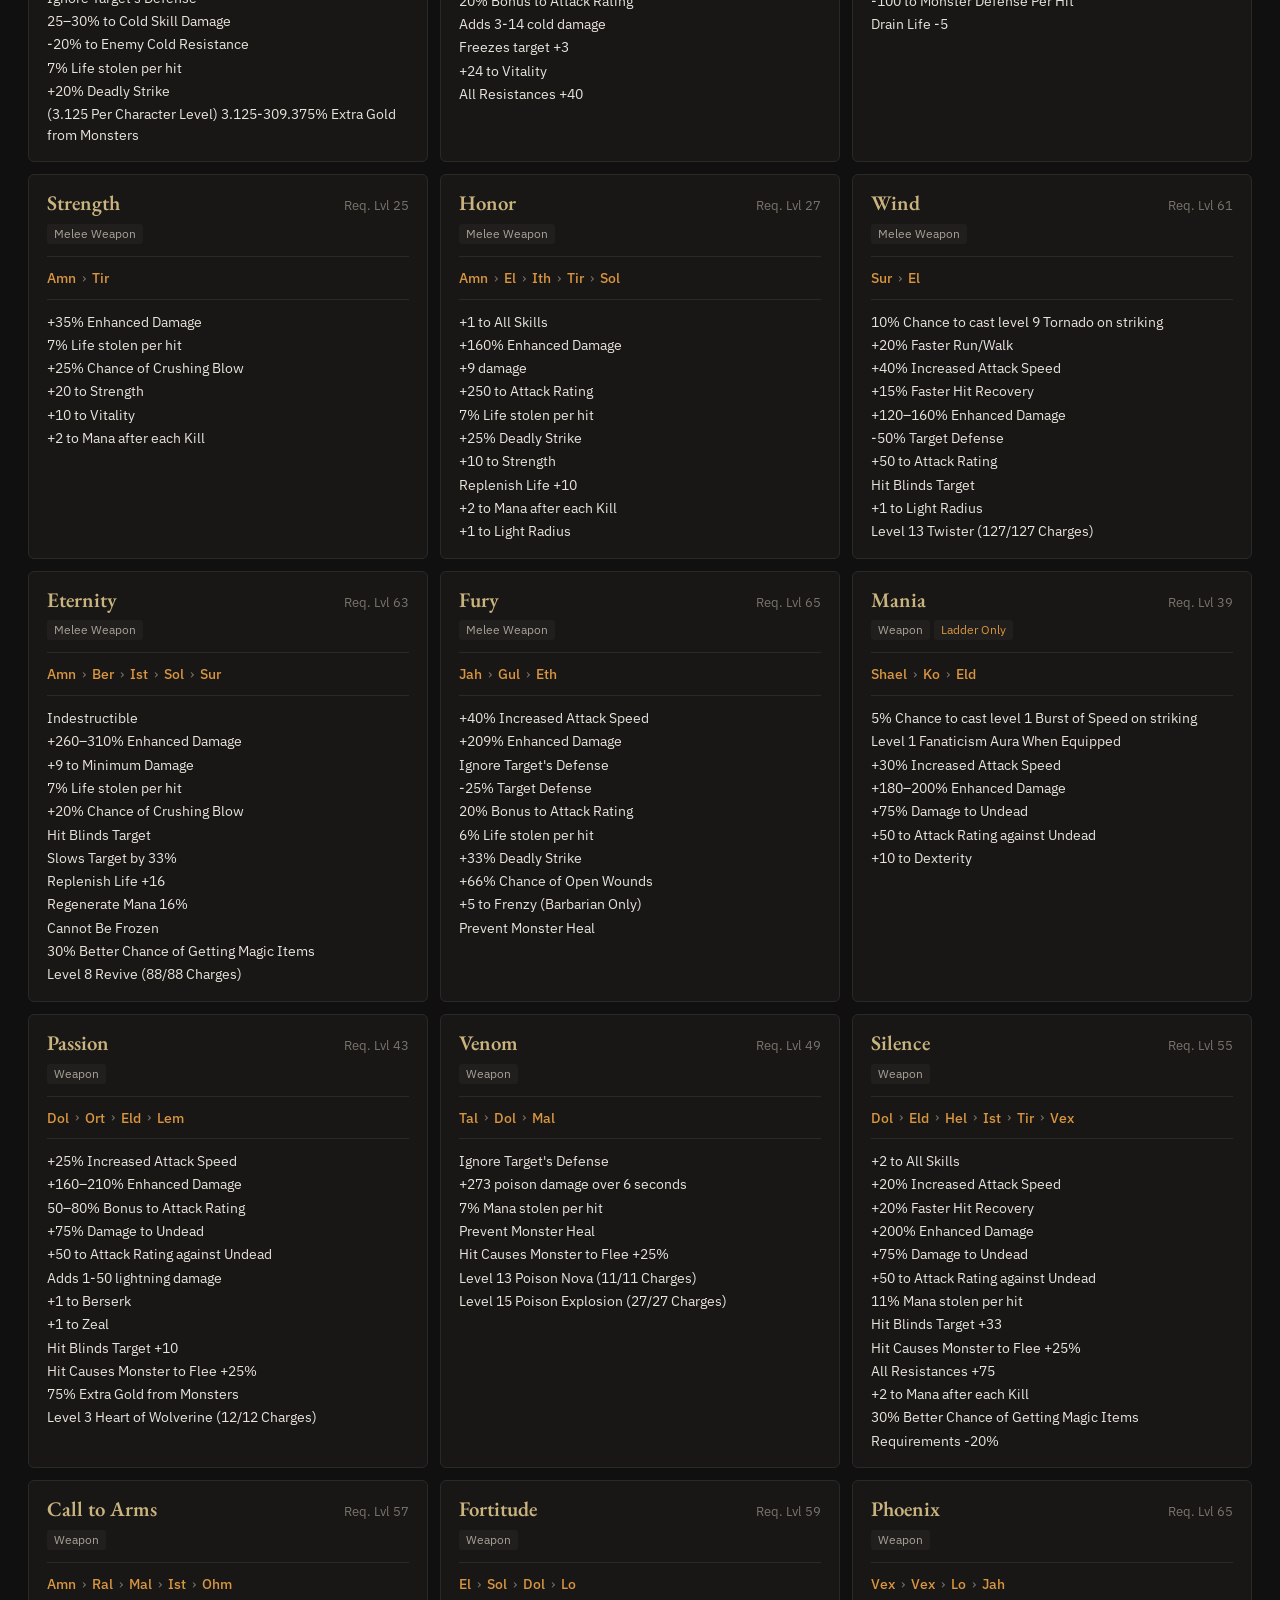
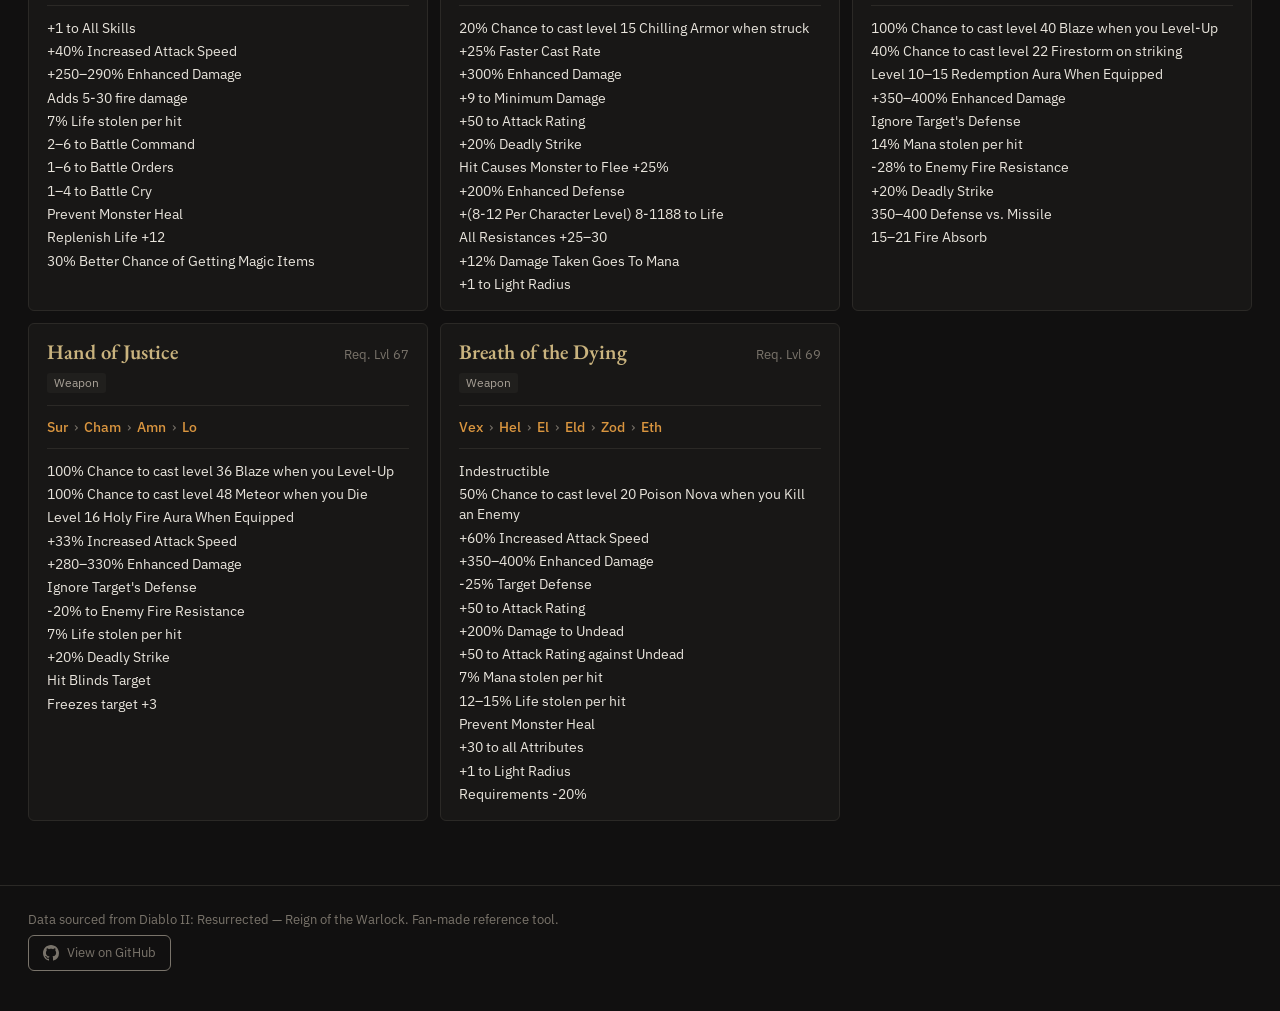
==== commit 4a75ea9d: "Turn the footer GitHub link into a button with the GitHub logo Co-Authored-By: Claude Sonnet 5.5 <no" ====
--- a/index.html
+++ b/index.html
@@ -4,6 +4,17 @@
   <meta charset="UTF-8" />
   <meta name="viewport" content="width=device-width, initial-scale=1.0" />
   <title>Diablo II Codex — Runewords</title>
+  <meta name="description" content="Search and filter all 104 Diablo II: Resurrected runewords by name, stat, item type, sockets and runes." />
+  <meta property="og:type" content="website" />
+  <meta property="og:site_name" content="Diablo II Codex" />
+  <meta property="og:title" content="Diablo II Codex — Runewords" />
+  <meta property="og:description" content="Search and filter all 104 Diablo II: Resurrected runewords by name, stat, item type, sockets and runes." />
+  <meta property="og:url" content="https://tomysaman.github.io/d2db/" />
+  <meta property="og:image" content="https://tomysaman.github.io/d2db/assets/social/og-image.png" />
+  <meta property="og:image:width" content="1200" />
+  <meta property="og:image:height" content="630" />
+  <meta property="og:image:alt" content="Diablo II Codex: 104 runewords, 35 item sets, 130 cube recipes" />
+  <meta name="twitter:card" content="summary_large_image" />
   <link rel="icon" type="image/svg+xml" href="assets/favicon.svg" />
   <link rel="preconnect" href="https://fonts.googleapis.com" />
   <link rel="preconnect" href="https://fonts.gstatic.com" crossorigin />
@@ -131,7 +142,8 @@
   </div>
 
   <footer class="site-footer">
-    <p>Data sourced from Diablo II: Resurrected — Reign of the Warlock. Fan-made reference tool. · <a href="https://github.com/tomysaman/d2db" target="_blank" rel="noopener">GitHub</a></p>
+    <p>Data sourced from Diablo II: Resurrected — Reign of the Warlock. Fan-made reference tool.</p>
+    <p><a class="footer-github" href="https://github.com/tomysaman/d2db" target="_blank" rel="noopener"><svg viewBox="0 0 16 16" width="16" height="16" fill="currentColor" aria-hidden="true"><path d="M8 0C3.58 0 0 3.58 0 8c0 3.54 2.29 6.53 5.47 7.59.4.07.55-.17.55-.38 0-.19-.01-.82-.01-1.49-2.01.37-2.53-.49-2.69-.94-.09-.23-.48-.94-.82-1.13-.28-.15-.68-.52-.01-.53.63-.01 1.08.58 1.23.82.72 1.21 1.87.87 2.33.66.07-.52.28-.87.51-1.07-1.78-.2-3.64-.89-3.64-3.95 0-.87.31-1.59.82-2.15-.08-.2-.36-1.02.08-2.12 0 0 .67-.21 2.2.82.64-.18 1.32-.27 2-.27s1.36.09 2 .27c1.53-1.04 2.2-.82 2.2-.82.44 1.1.16 1.92.08 2.12.51.56.82 1.27.82 2.15 0 3.07-1.87 3.75-3.65 3.95.29.25.54.73.54 1.48 0 1.07-.01 1.93-.01 2.2 0 .21.15.46.55.38A8.01 8.01 0 0 0 16 8c0-4.42-3.58-8-8-8z"/></svg><span>View on GitHub</span></a></p>
   </footer>
 
   <script src="data/runewords-data.js"></script>
--- a/styles.css
+++ b/styles.css
@@ -670,6 +670,21 @@
 }
 .site-footer a { color: inherit; text-decoration: underline; text-underline-offset: 2px; }
 .site-footer a:hover { color: var(--gold); }
+
+.site-footer .footer-github {
+  display: inline-flex;
+  align-items: center;
+  gap: 8px;
+  margin-top: 6px;
+  padding: 7px 14px;
+  border: 1px solid currentColor;
+  border-radius: 6px;
+  font-style: normal;
+  text-decoration: none;
+  transition: color .15s, background-color .15s;
+}
+.site-footer .footer-github:hover { color: var(--gold); background: color-mix(in srgb, currentColor 10%, transparent); }
+.site-footer .footer-github svg { flex: none; }
 
 /* ══════════════════════════════════════════
    RESPONSIVE
--- a/styles-glass.css
+++ b/styles-glass.css
@@ -805,6 +805,21 @@
 }
 .site-footer a { color: inherit; text-decoration: underline; text-underline-offset: 2px; }
 .site-footer a:hover { color: var(--gold); }
+
+.site-footer .footer-github {
+  display: inline-flex;
+  align-items: center;
+  gap: 8px;
+  margin-top: 6px;
+  padding: 7px 14px;
+  border: 1px solid currentColor;
+  border-radius: 4px;
+  font-style: normal;
+  text-decoration: none;
+  transition: color .15s, background-color .15s;
+}
+.site-footer .footer-github:hover { color: var(--gold); background: color-mix(in srgb, currentColor 10%, transparent); }
+.site-footer .footer-github svg { flex: none; }
 
 /* ══════════════════════════════════════════
    RESPONSIVE / MOTION
--- a/styles-atlas.css
+++ b/styles-atlas.css
@@ -810,6 +810,21 @@
 }
 .site-footer a { color: inherit; text-decoration: underline; text-underline-offset: 2px; }
 .site-footer a:hover { color: var(--gold); }
+
+.site-footer .footer-github {
+  display: inline-flex;
+  align-items: center;
+  gap: 8px;
+  margin-top: 6px;
+  padding: 7px 14px;
+  border: 1px solid currentColor;
+  border-radius: 0;
+  font-style: normal;
+  text-decoration: none;
+  transition: color .15s, background-color .15s;
+}
+.site-footer .footer-github:hover { color: var(--gold); background: color-mix(in srgb, currentColor 10%, transparent); }
+.site-footer .footer-github svg { flex: none; }
 
 /* ══════════════════════════════════════════
    RESPONSIVE / MOTION
--- a/styles-paper.css
+++ b/styles-paper.css
@@ -928,6 +928,21 @@
 }
 .site-footer a { color: inherit; text-decoration: underline; text-underline-offset: 2px; }
 .site-footer a:hover { color: var(--gold); }
+
+.site-footer .footer-github {
+  display: inline-flex;
+  align-items: center;
+  gap: 8px;
+  margin-top: 6px;
+  padding: 7px 14px;
+  border: 1px solid currentColor;
+  border-radius: 6px;
+  font-style: normal;
+  text-decoration: none;
+  transition: color .15s, background-color .15s;
+}
+.site-footer .footer-github:hover { color: var(--gold); background: color-mix(in srgb, currentColor 10%, transparent); }
+.site-footer .footer-github svg { flex: none; }
 
 /* ══════════════════════════════════════════
    RESPONSIVE / MOTION
--- a/styles-meadow.css
+++ b/styles-meadow.css
@@ -737,6 +737,21 @@
 }
 .site-footer a { color: inherit; text-decoration: underline; text-underline-offset: 2px; }
 .site-footer a:hover { color: var(--gold); }
+
+.site-footer .footer-github {
+  display: inline-flex;
+  align-items: center;
+  gap: 8px;
+  margin-top: 6px;
+  padding: 7px 14px;
+  border: 1px solid currentColor;
+  border-radius: 999px;
+  font-style: normal;
+  text-decoration: none;
+  transition: color .15s, background-color .15s;
+}
+.site-footer .footer-github:hover { color: var(--gold); background: color-mix(in srgb, currentColor 10%, transparent); }
+.site-footer .footer-github svg { flex: none; }
 
 /* ══════════════════════════════════════════
    RESPONSIVE / MOTION
